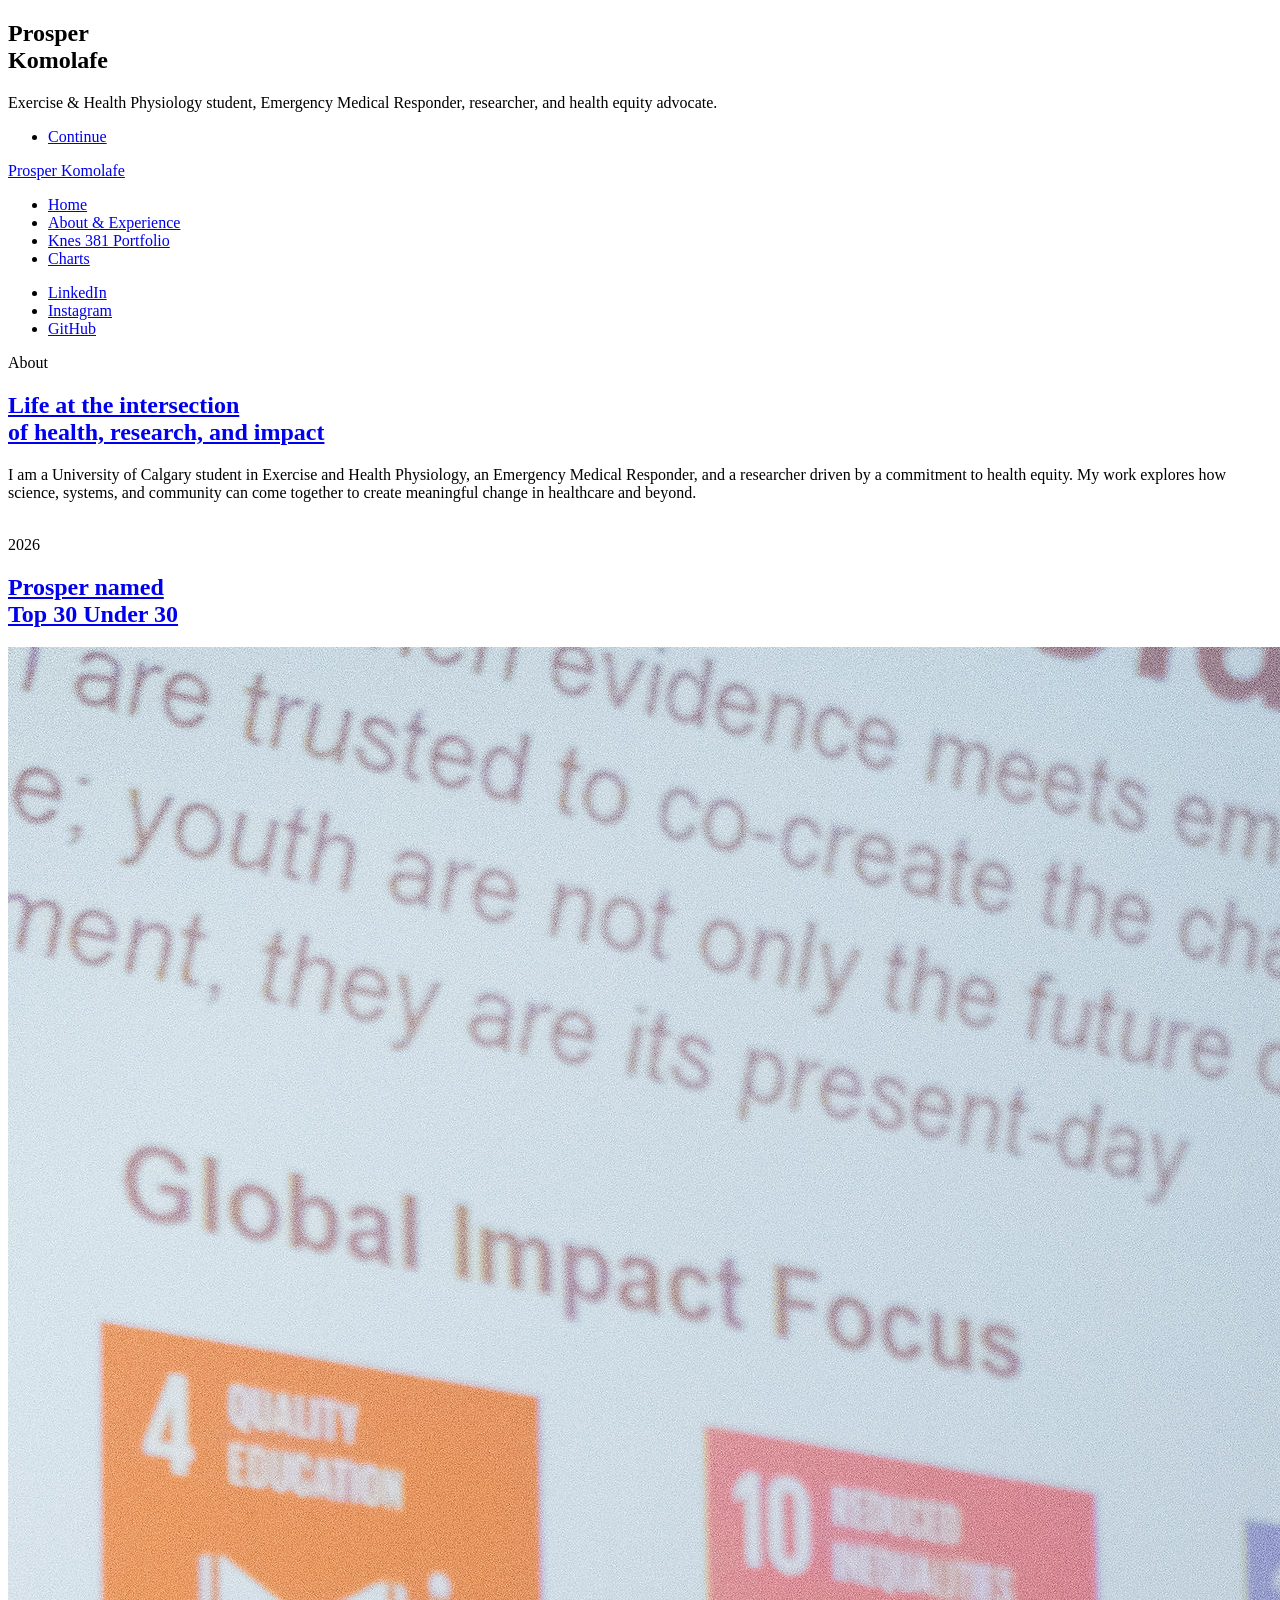
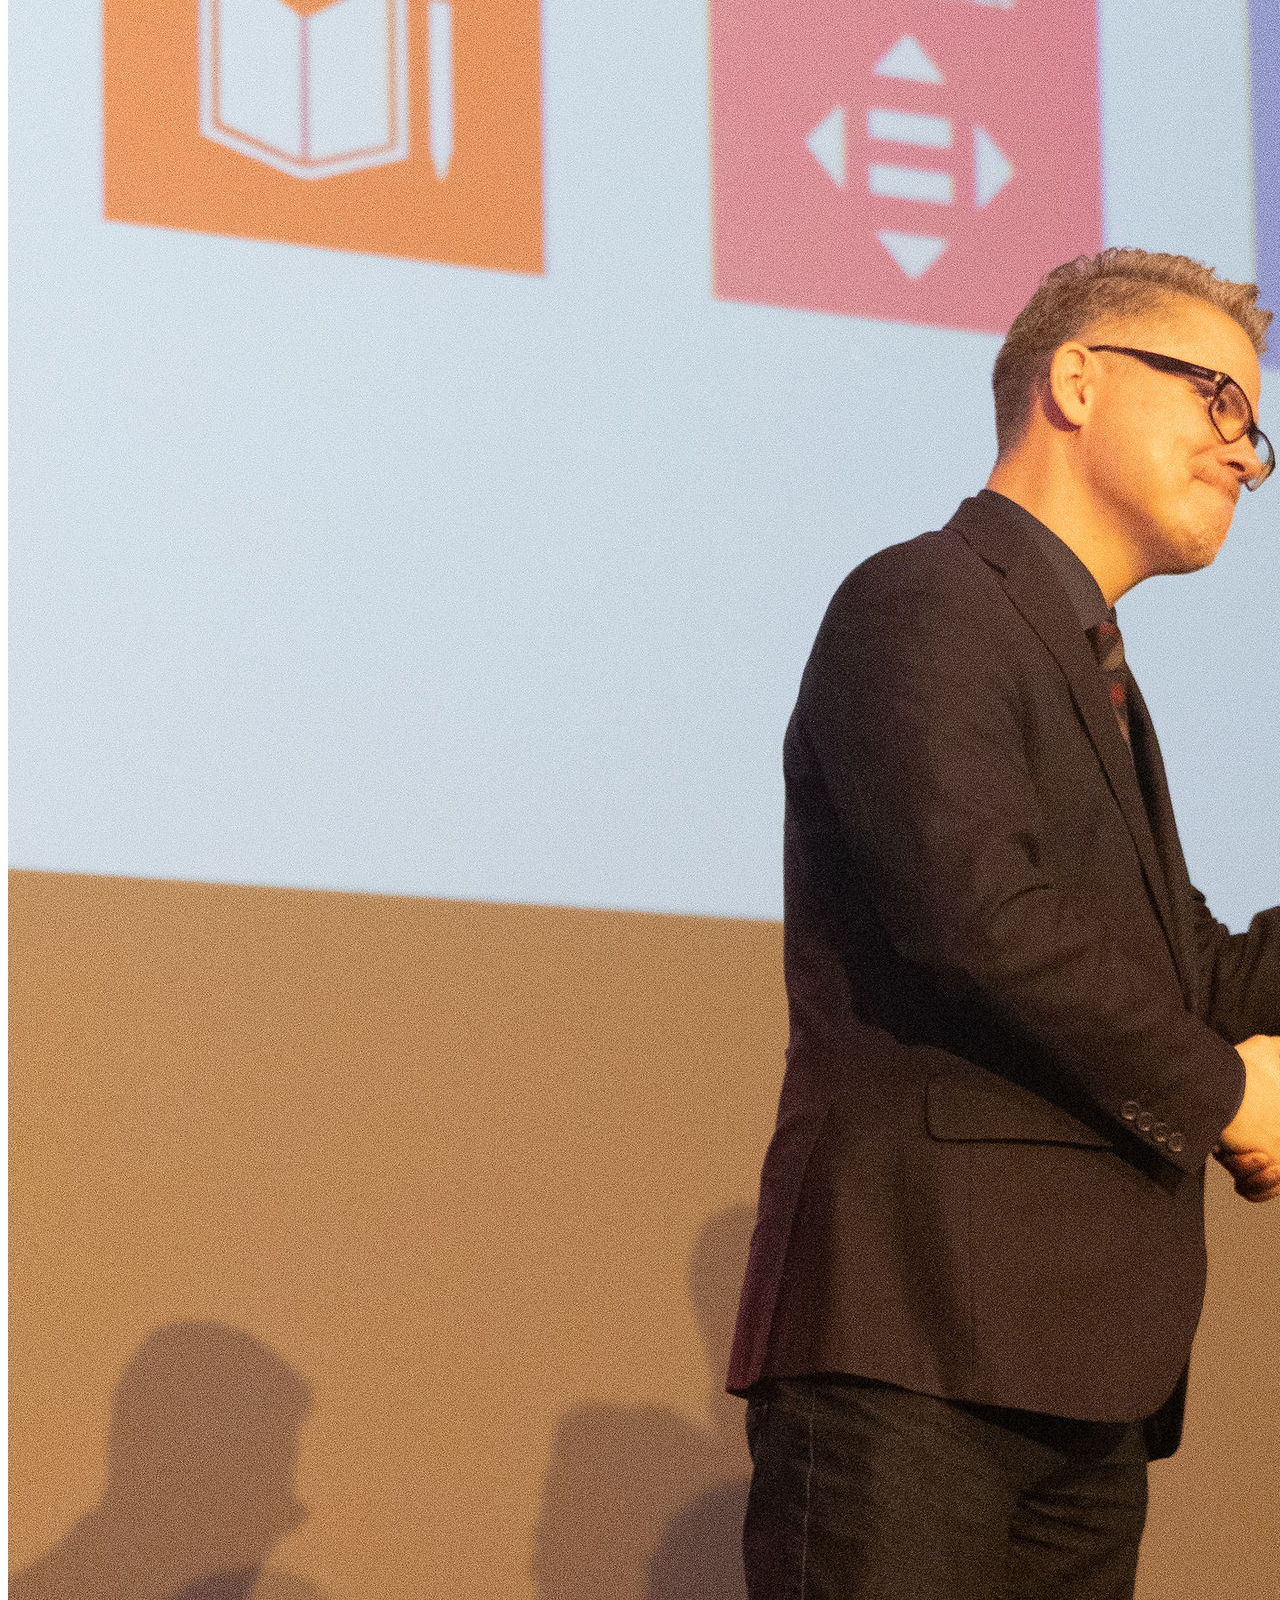
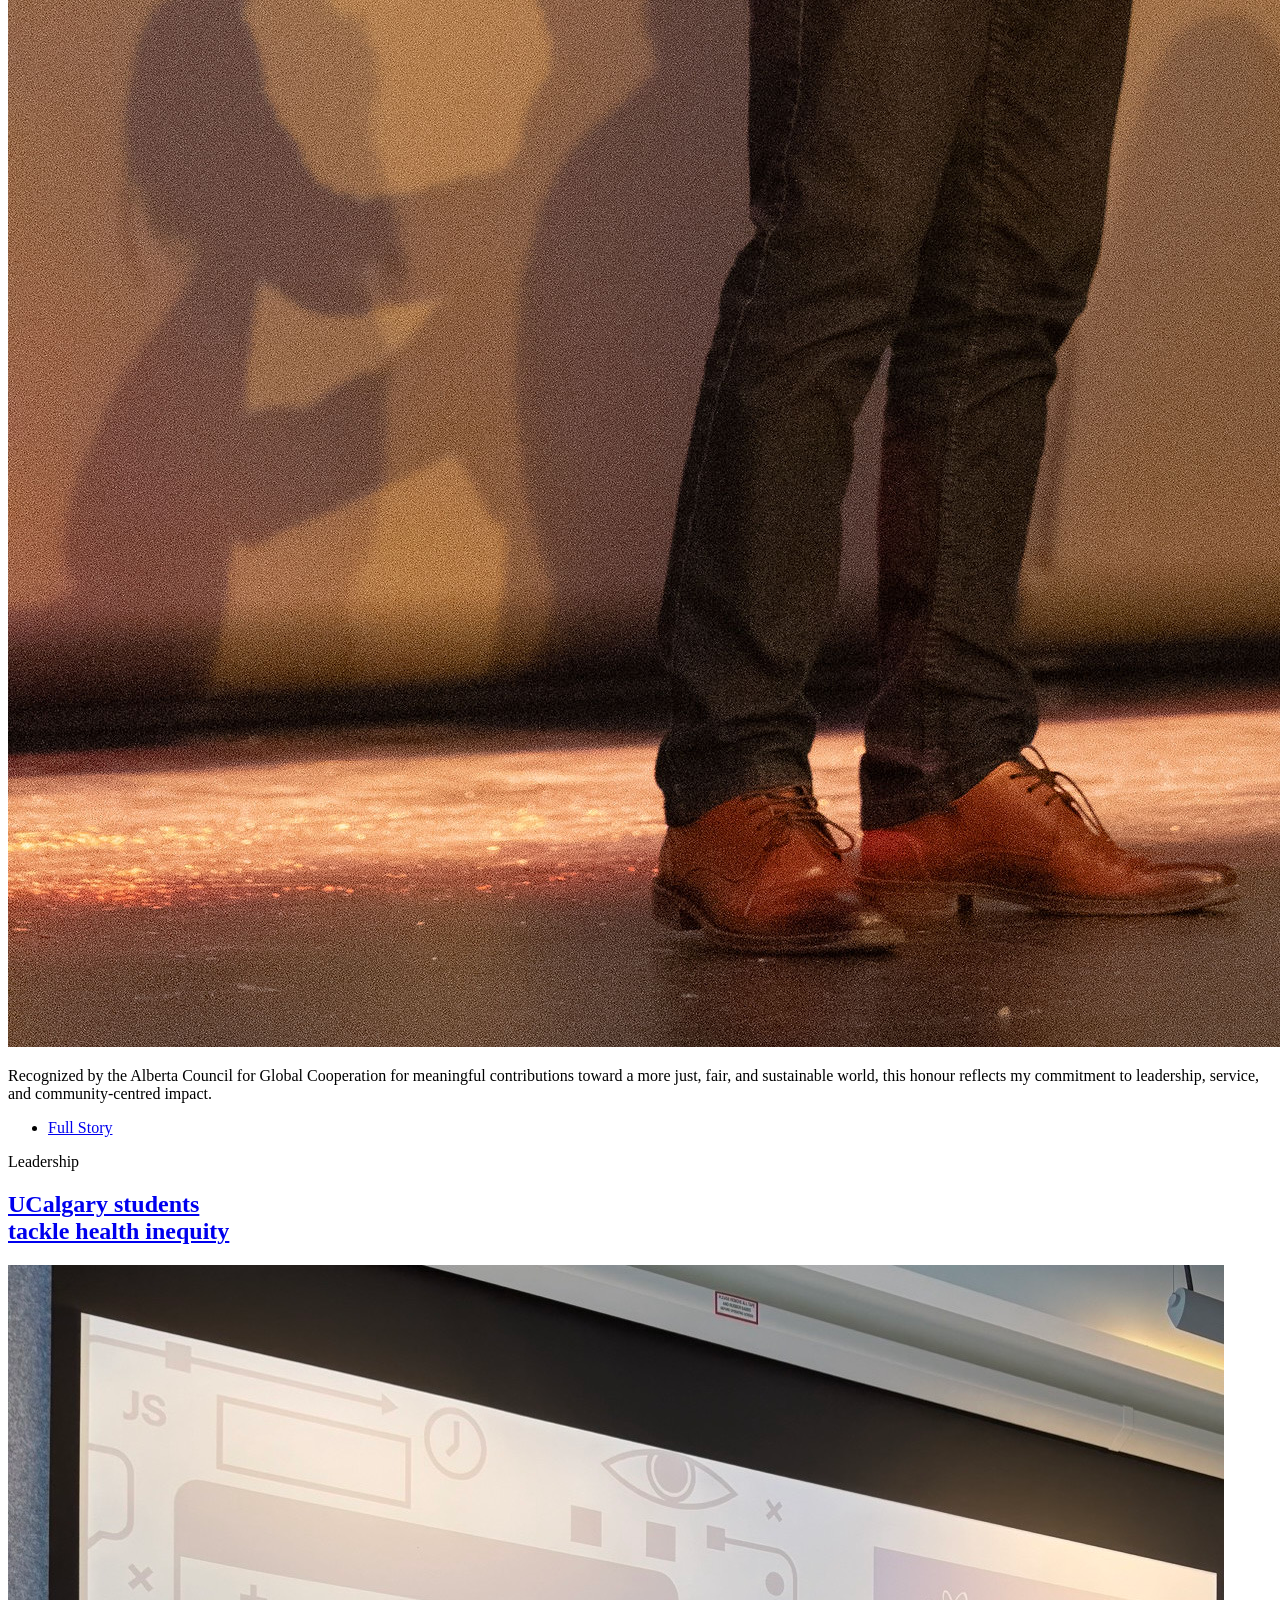
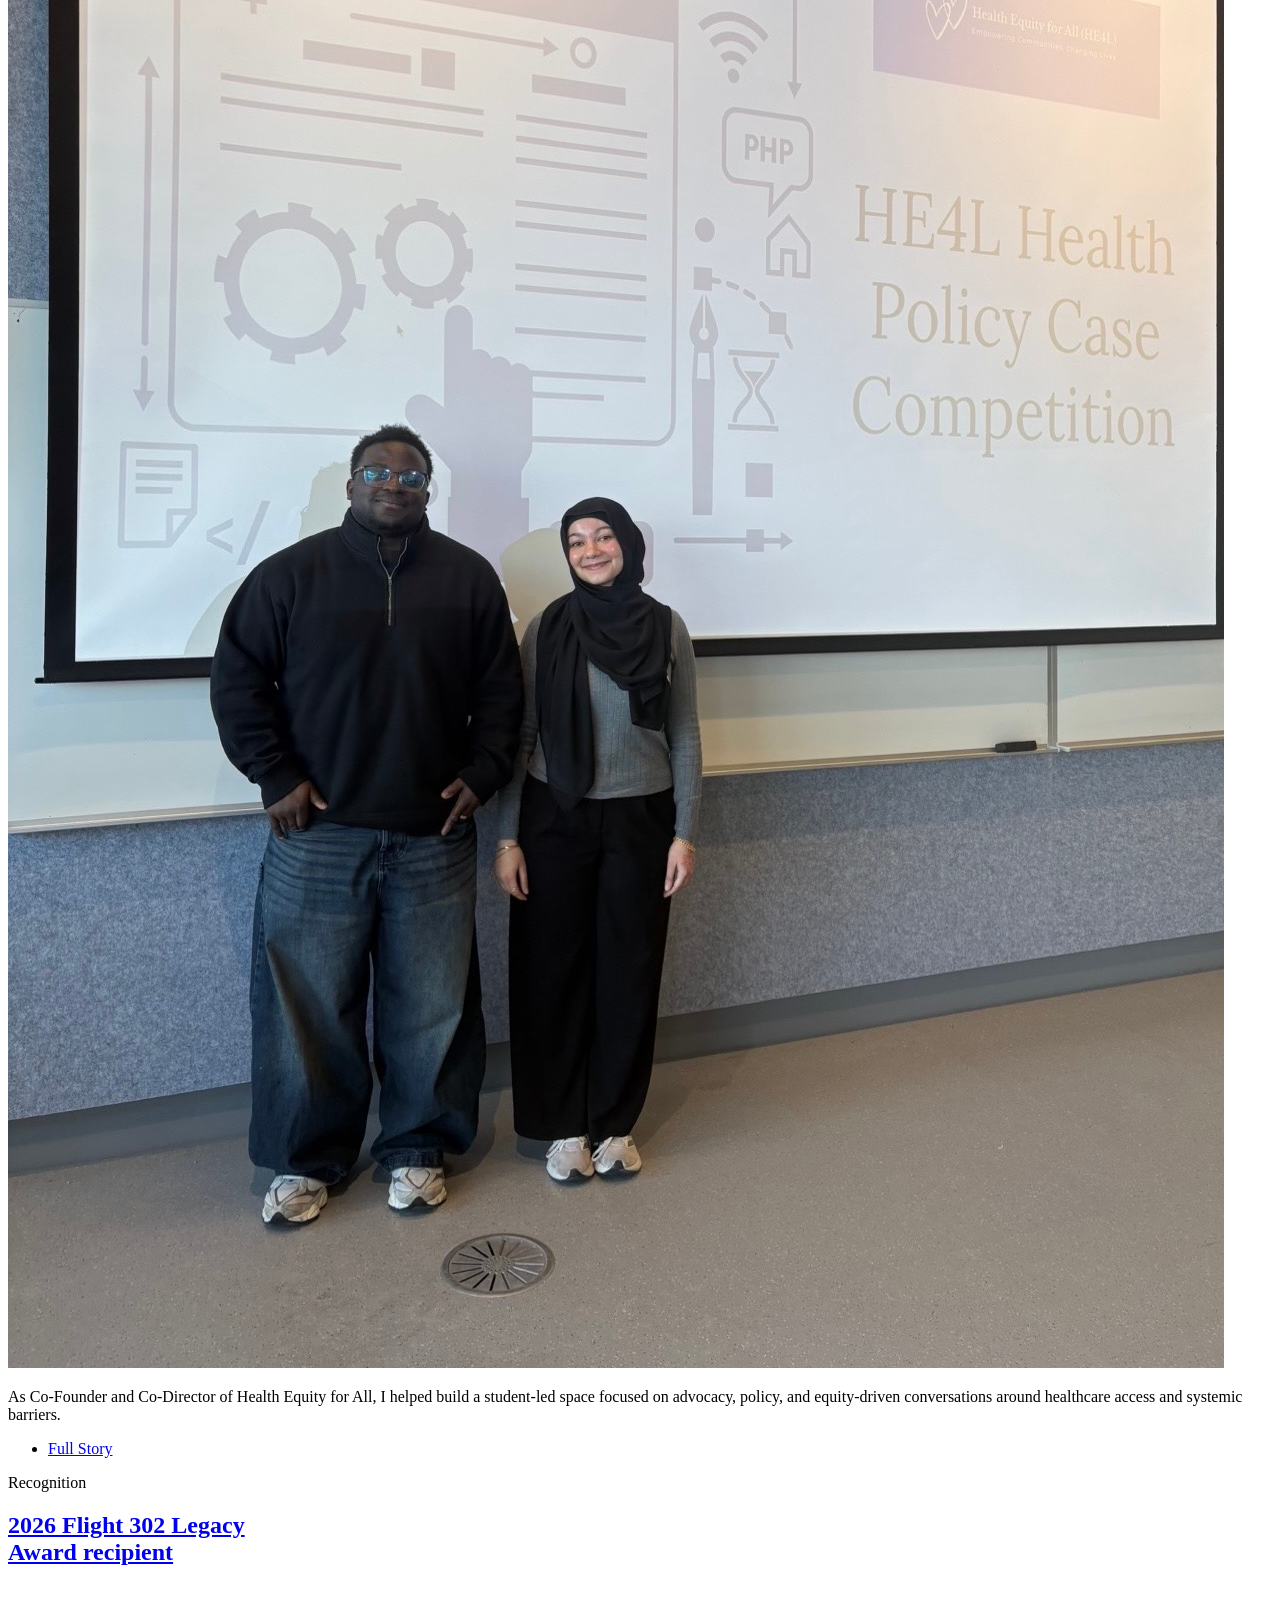
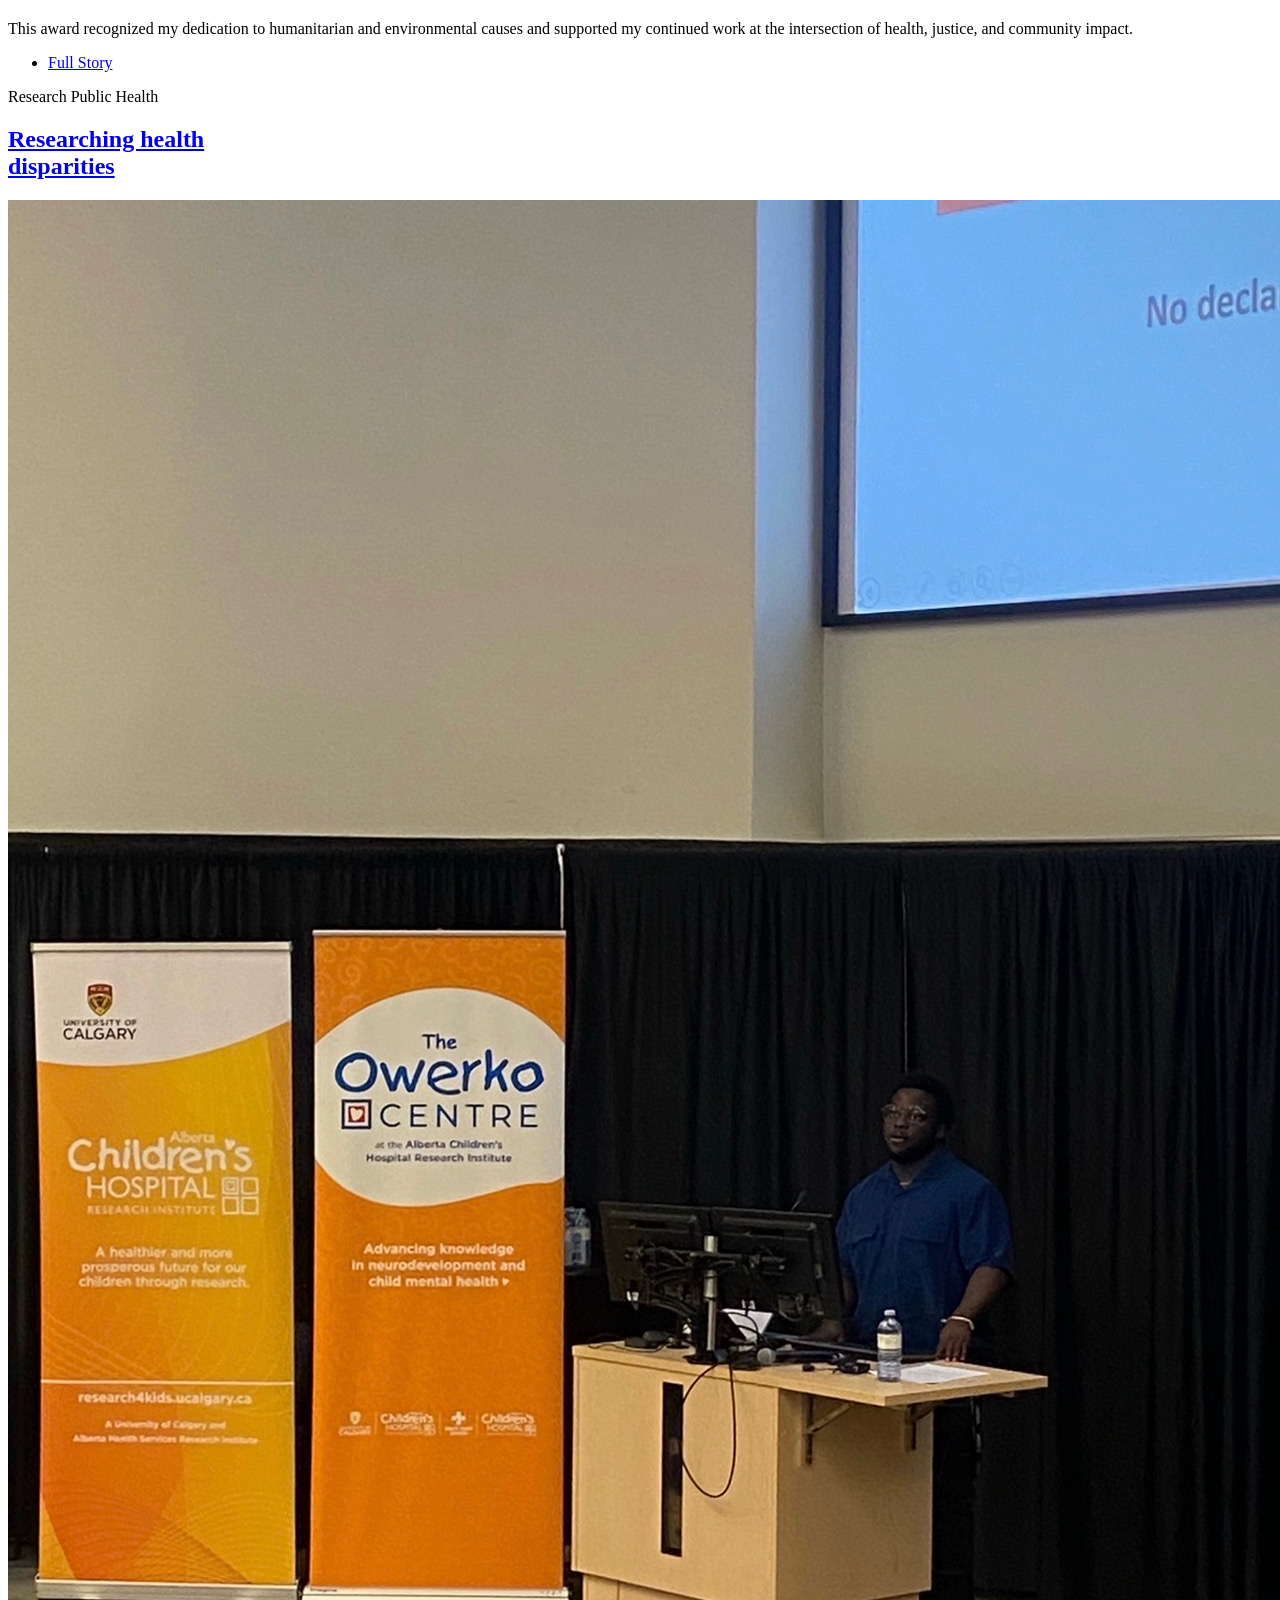
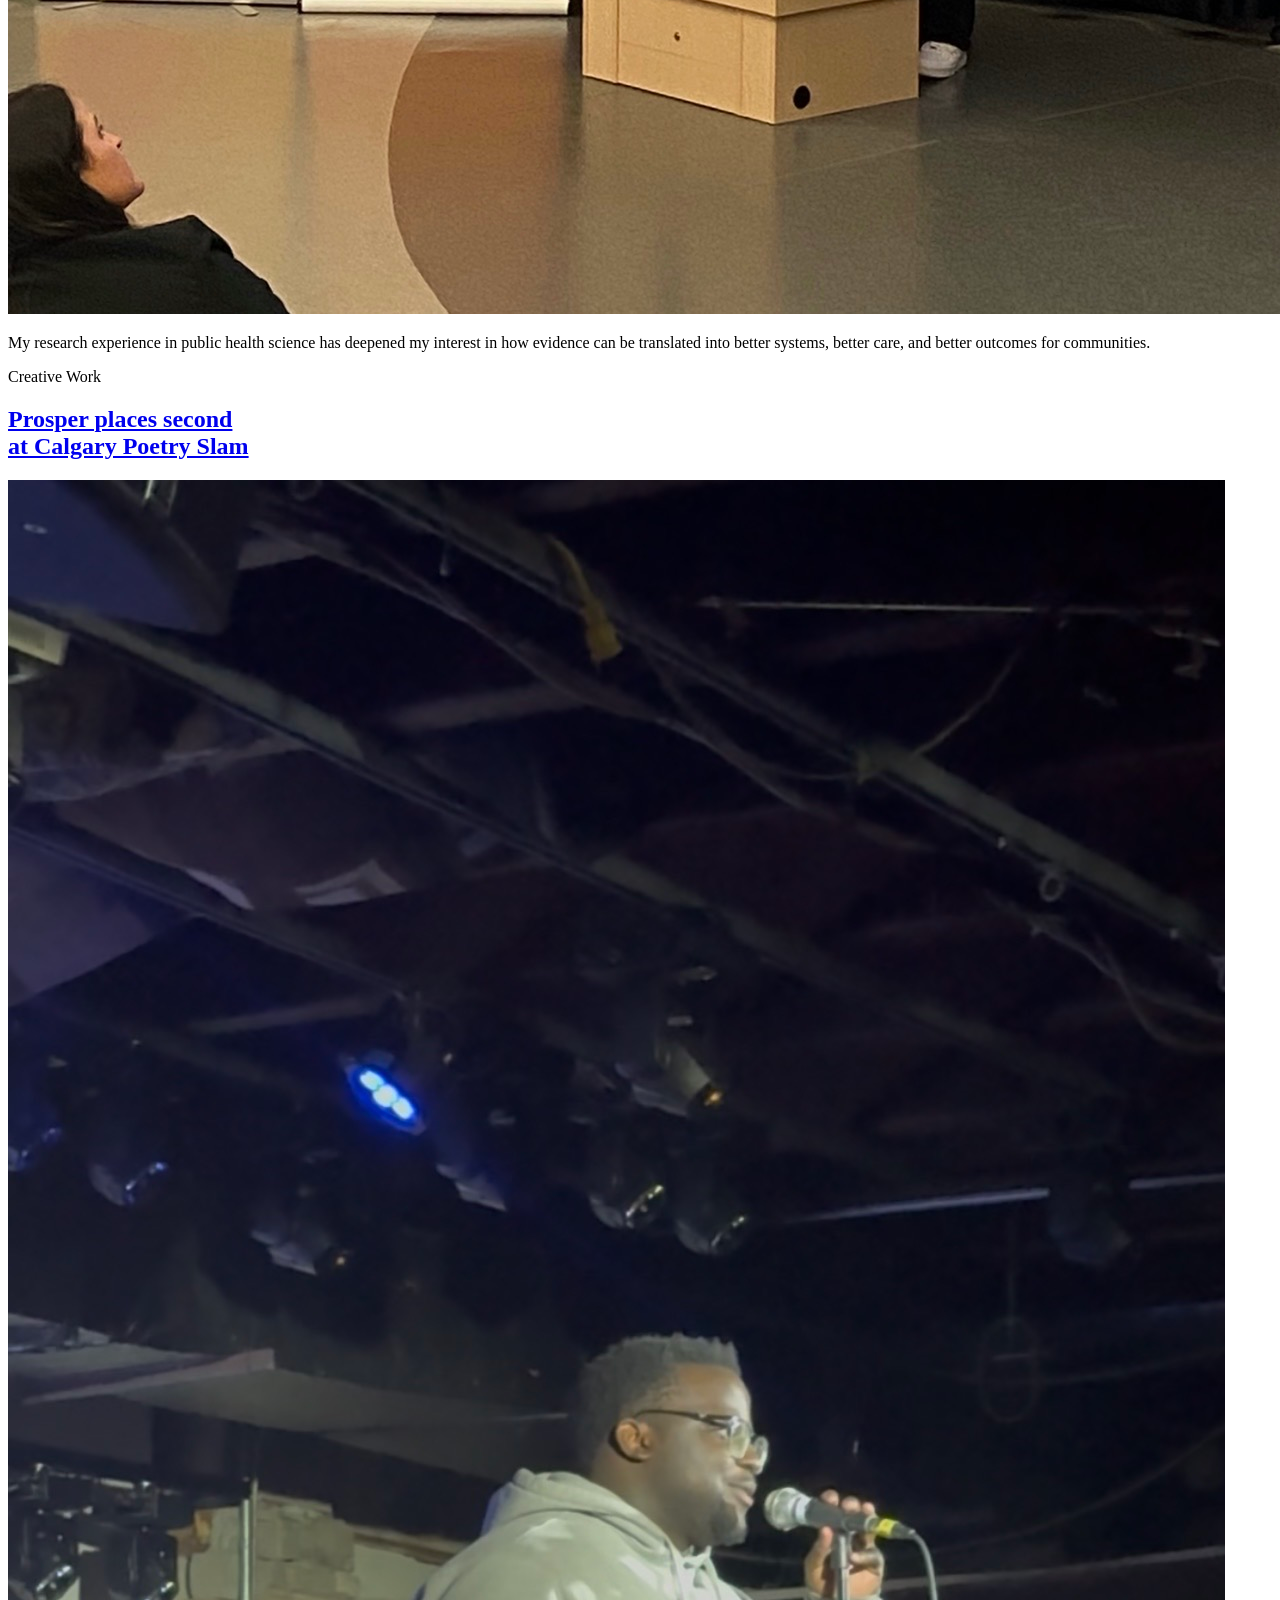
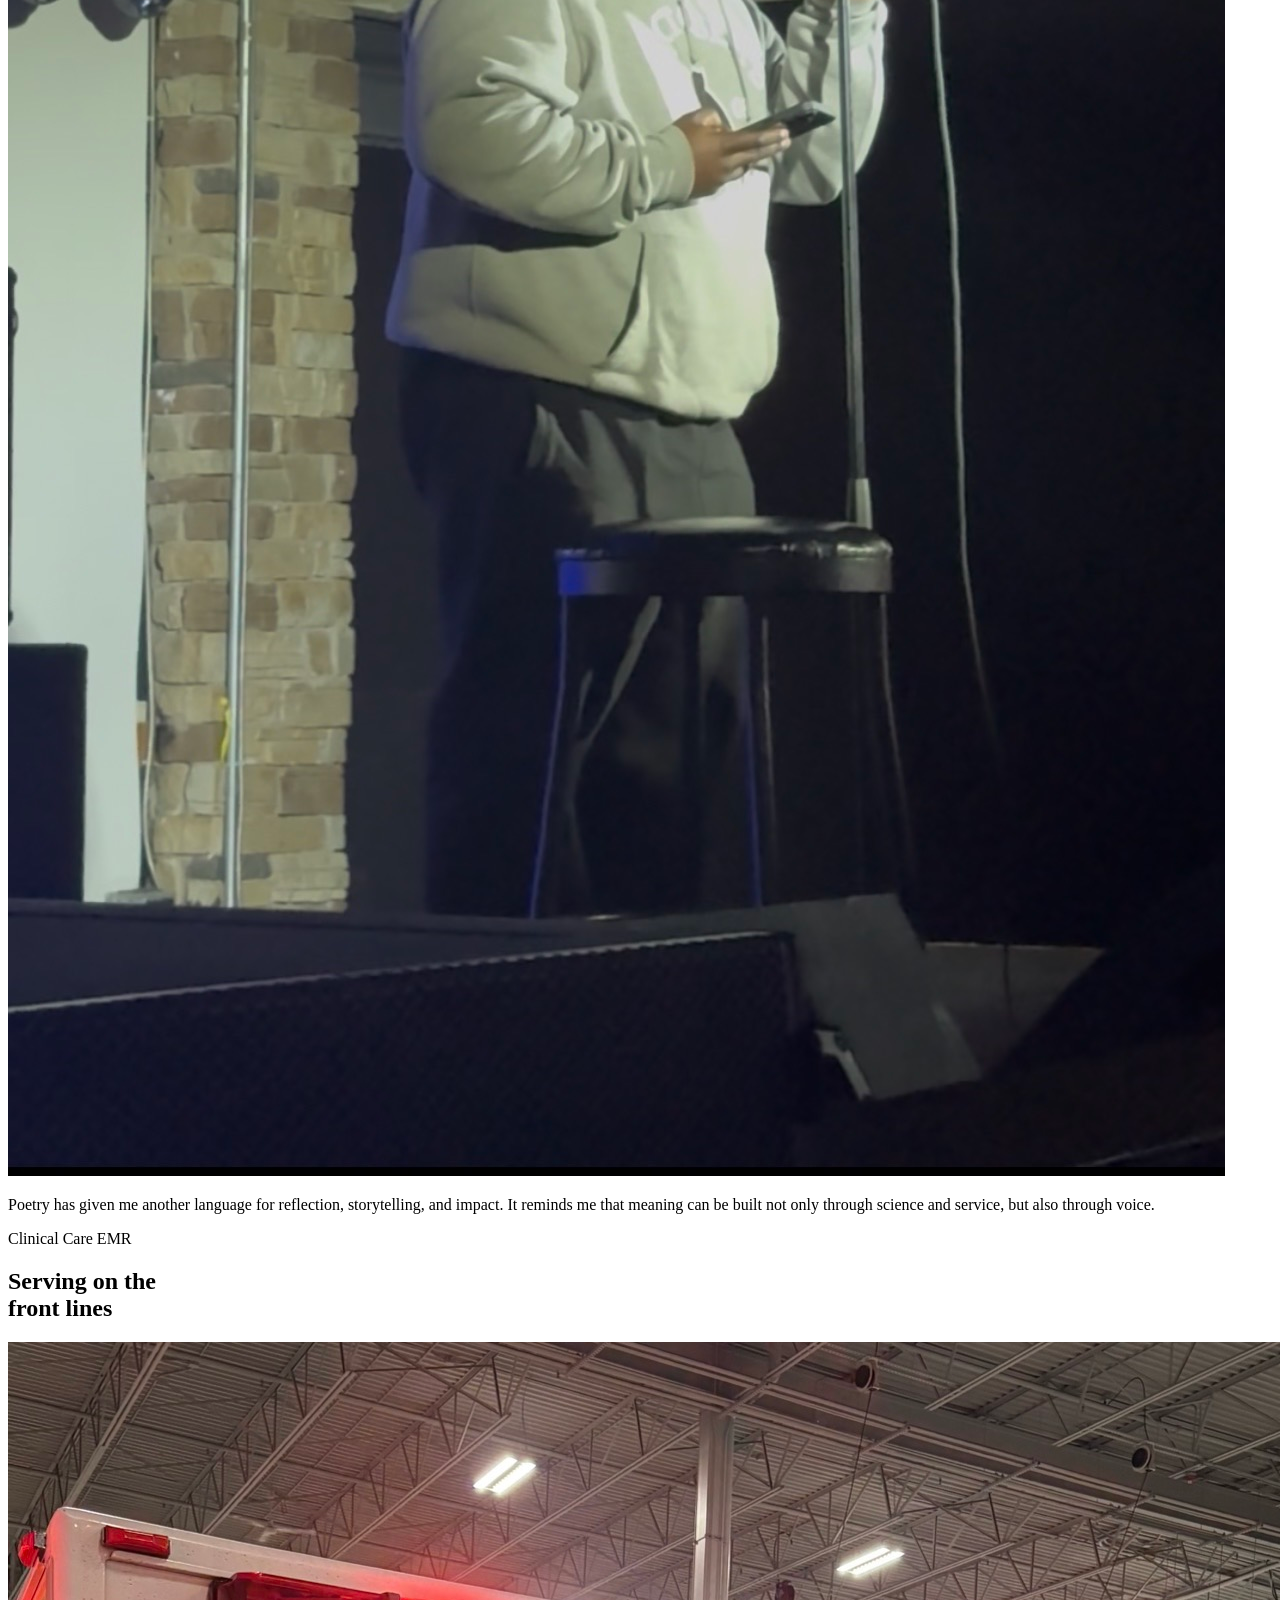
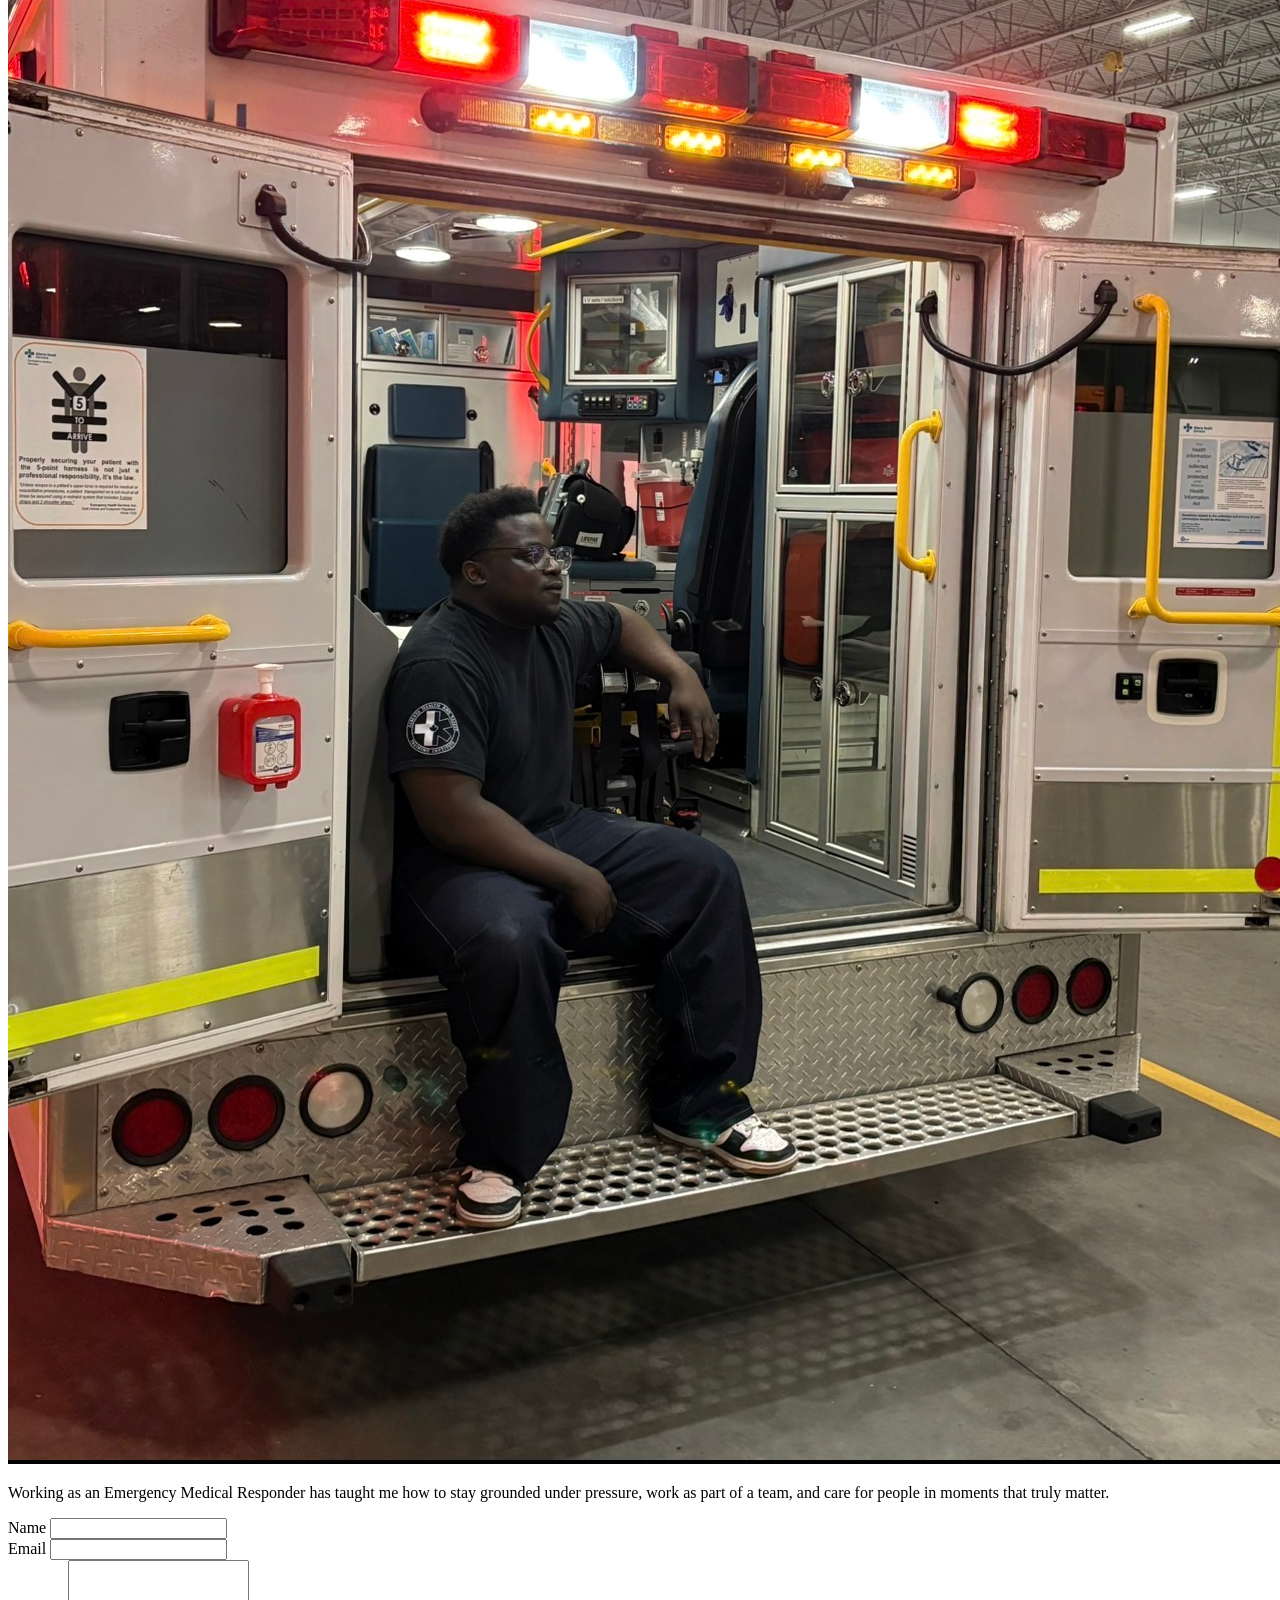
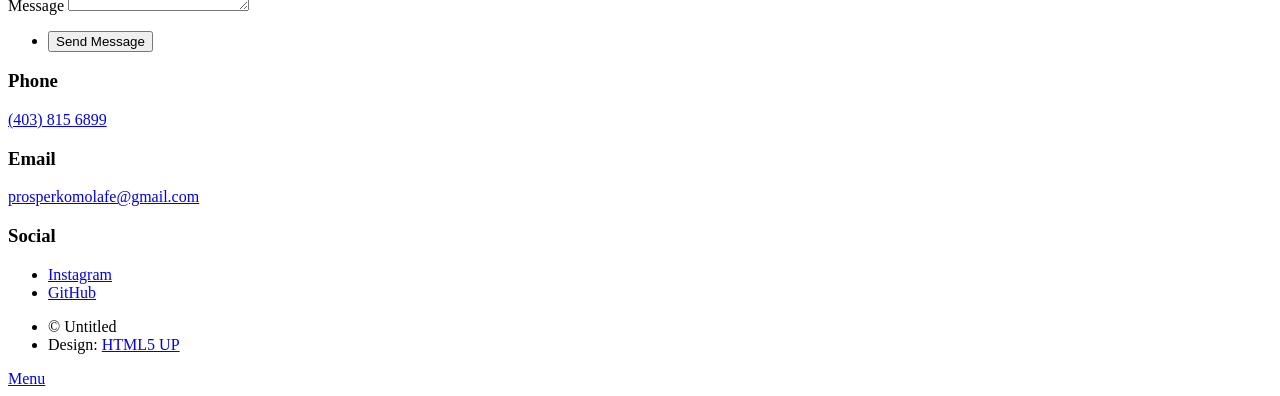
==== index.html @ 12b813ac "Update index.html - added all of my images on the posts" ====
<!DOCTYPE HTML>
<!--
	Massively by HTML5 UP
	html5up.net | @ajlkn
	Free for personal and commercial use under the CCA 3.0 license (html5up.net/license)
-->
<html>
	<head>
		<title>Prosper Komolafe</title>
		<meta charset="utf-8" />
		<meta name="viewport" content="width=device-width, initial-scale=1, user-scalable=no" />
		<link rel="stylesheet" href="assets/css/main.css" />
		<noscript><link rel="stylesheet" href="assets/css/noscript.css" /></noscript>
	</head>
	<body class="is-preload">

<article style="background-image: url('images/IMG_2207.jpeg'); background-size: cover; background-position: center;">

		<!-- Wrapper -->
			<div id="wrapper" class="fade-in">

				<!-- Intro -->
					<div id="intro">
						<h1>Prosper<br />
						Komolafe</h1>
						<p>Exercise &amp; Health Physiology student, Emergency Medical Responder, researcher, and health equity advocate.</p>
						<ul class="actions">
							<li><a href="#header" class="button icon solid solo fa-arrow-down scrolly">Continue</a></li>
						</ul>
					</div>

				<!-- Header -->
					<header id="header">
						<a href="index.html" class="logo">Prosper Komolafe</a>
					</header>
		
			
	

				<!-- Nav -->
					<nav id="nav">
						<ul class="links">
							<li class="active"><a href="index.html">Home</a></li>
							<li><a href="generic.html">About & Experience</a></li>
							<li><a href="elements.html">Knes 381 Portfolio</a></li>
							<li><a href="charts.html">Charts</a></li>
						</ul>
						<ul class="icons">
							<li><a href="https://www.linkedin.com/in/prosper-komolafe-6783982a4/" class="icon brands fa-linkedin-in"><span class="label">LinkedIn</span></a></li>       
						    <li><a href="https://www.instagram.com/prosperk13/" class="icon brands fa-instagram"><span class="label">Instagram</span></a></li>
							<li><a href="#" class="icon brands fa-github"><span class="label">GitHub</span></a></li>
						</ul>
					</nav>

				<!-- Main -->
					<div id="main">

						<!-- Featured Post -->
							<article class="post featured">
								<header class="major">
									<span class="date">About</span>
									<h2><a href="https://www.linkedin.com/in/prosper-komolafe-6783982a4/">Life at the intersection<br />
									of health, research, and impact</a></h2>
									<p>I am a University of Calgary student in Exercise and Health Physiology, an Emergency Medical Responder, and a researcher driven by a commitment to health equity. My work explores how science, systems, and community can come together to create meaningful change in healthcare and beyond.</p>
								</header>
								<a href="#" class="image main"><img src="images/pic01.jpg" alt="" /></a>
								
							</article>

					<!-- Posts -->
<section class="posts">

	<article>
		<header>
			<span class="date">2026</span>
			<h2><a href="https://top30under30.acgc.ca/project/prosper-komolafe/">Prosper named<br />
			Top 30 Under 30</a></h2>
		</header>
		<a href="#" class="image fit"><img src="Images/top30handshake.jpeg" alt="" /></a>
		<p>Recognized by the Alberta Council for Global Cooperation for meaningful contributions toward a more just, fair, and sustainable world, this honour reflects my commitment to leadership, service, and community-centred impact.</p>
		<ul class="actions special">
			<li><a href="https://top30under30.acgc.ca/project/prosper-komolafe/" class="button">Full Story</a></li>
		</ul>
	</article>

	<article>
		<header>
			<span class="date">Leadership</span>
			<h2><a href="https://www.health-equity4all.com/">UCalgary students<br />
			tackle health inequity</a></h2>
		</header>
		<a href="#" class="image fit"><img src="Images/he4lpic.jpg" alt="" /></a>
		<p>As Co-Founder and Co-Director of Health Equity for All, I helped build a student-led space focused on advocacy, policy, and equity-driven conversations around healthcare access and systemic barriers.</p>
		<ul class="actions special">
			<li><a href="https://thegauntlet.ca/2025/12/17/ucalgary-students-tackle-health-inequity/" class="button">Full Story</a></li>
		</ul>
	</article>

	<article>
		<header>
			<span class="date">Recognition</span>
			<h2><a href="#">2026 Flight 302 Legacy<br />
			Award recipient</a></h2>
		</header>
		<a href="#" class="image fit"><img src="images/pic04.jpg" alt="" /></a>
		<p>This award recognized my dedication to humanitarian and environmental causes and supported my continued work at the intersection of health, justice, and community impact.</p>
		<ul class="actions special">
			<li><a href="https://univcan.ca/program-scholarship/flight-302-legacy-award/" class="button">Full Story</a></li>
		</ul>
	</article>

	<article>
		<header>
			<span class="date">Research</span>
			<span class="milestone-label">Public Health</span>
			<h2><a href="https://sciprofiles.com/profile/prosper-komolafe">Researching health<br />
			disparities</a></h2>
		</header>
		<a href="#" class="image fit"><img src="Images/research.jpg" alt="" /></a>
		<p>My research experience in public health science has deepened my interest in how evidence can be translated into better systems, better care, and better outcomes for communities.</p>
		
	</article>

	
	<article>
		<header>
			<span class="date">Creative Work</span>
			<h2><a href="#">Prosper places second<br />
			at Calgary Poetry Slam</a></h2>
		</header>
		<a href="#" class="image fit"><img src="Images/poetry.jpg" alt="" /></a>
		<p>Poetry has given me another language for reflection, storytelling, and impact. It reminds me that meaning can be built not only through science and service, but also through voice.</p>
	</article>

	<article>
		<header>
			<span class="date">Clinical Care</span>
			<span class="milestone-label">EMR</span>
			<h2><a>Serving on the<br />
			front lines</a></h2>
		</header>
		<a class="image fit"><img src="Images/emr.jpg" alt="" /></a>
		<p>Working as an Emergency Medical Responder has taught me how to stay grounded under pressure, work as part of a team, and care for people in moments that truly matter.</p>
	</article>

</section>
			

				<!-- Footer -->
					<footer id="footer">
						<section>
							<form method="post" action="#">
								<div class="fields">
									<div class="field">
										<label for="name">Name</label>
										<input type="text" name="name" id="name" />
									</div>
									<div class="field">
										<label for="email">Email</label>
										<input type="text" name="email" id="email" />
									</div>
									<div class="field">
										<label for="message">Message</label>
										<textarea name="message" id="message" rows="3"></textarea>
									</div>
								</div>
								<ul class="actions">
									<li><input type="submit" value="Send Message" /></li>
								</ul>
							</form>
						</section>
						<section class="split contact">
			
							<section>
								<h3>Phone</h3>
								<p><a href="#">(403) 815 6899</a></p>
							</section>
							<section>
								<h3>Email</h3>
								<p><a href="mailto:prosperkomolafe@gmail.com">prosperkomolafe@gmail.com</a></p>
							</section>
							<section>
								<h3>Social</h3>
								<ul class="icons alt">
								
									<li><a href="https://www.instagram.com/prosperk13/" class="icon brands alt fa-instagram"><span class="label">Instagram</span></a></li>
									<li><a href="#" class="icon brands alt fa-github"><span class="label">GitHub</span></a></li>
								</ul>
							</section>
						</section>
					</footer>

				<!-- Copyright -->
					<div id="copyright">
						<ul><li>&copy; Untitled</li><li>Design: <a href="https://html5up.net">HTML5 UP</a></li></ul>
					</div>

			</div>

		<!-- Scripts -->
			<script src="assets/js/jquery.min.js"></script>
			<script src="assets/js/jquery.scrollex.min.js"></script>
			<script src="assets/js/jquery.scrolly.min.js"></script>
			<script src="assets/js/browser.min.js"></script>
			<script src="assets/js/breakpoints.min.js"></script>
			<script src="assets/js/util.js"></script>
			<script src="assets/js/main.js"></script>
	</body>
</html>
---- assets/css/main.css ----
@import url(fontawesome-all.min.css);
@import url("https://fonts.googleapis.com/css?family=Merriweather:300,700,300italic,700italic|Source+Sans+Pro:900");

/*
	Massively by HTML5 UP
	html5up.net | @ajlkn
	Free for personal and commercial use under the CCA 3.0 license (html5up.net/license)
*/

html, body, div, span, applet, object,
iframe, h1, h2, h3, h4, h5, h6, p, blockquote,
pre, a, abbr, acronym, address, big, cite,
code, del, dfn, em, img, ins, kbd, q, s, samp,
small, strike, strong, sub, sup, tt, var, b,
u, i, center, dl, dt, dd, ol, ul, li, fieldset,
form, label, legend, table, caption, tbody,
tfoot, thead, tr, th, td, article, aside,
canvas, details, embed, figure, figcaption,
footer, header, hgroup, menu, nav, output, ruby,
section, summary, time, mark, audio, video {
	margin: 0;
	padding: 0;
	border: 0;
	font-size: 100%;
	font: inherit;
	vertical-align: baseline;}

article, aside, details, figcaption, figure,
footer, header, hgroup, menu, nav, section {
	display: block;}

body {
	line-height: 1;
}

ol, ul {
	list-style: none;
}

blockquote, q {
	quotes: none;
}

	blockquote:before, blockquote:after, q:before, q:after {
		content: '';
		content: none;
	}

table {
	border-collapse: collapse;
	border-spacing: 0;
}

body {
	-webkit-text-size-adjust: none;
}

mark {
	background-color: transparent;
	color: inherit;
}

input::-moz-focus-inner {
	border: 0;
	padding: 0;
}

input, select, textarea {
	-moz-appearance: none;
	-webkit-appearance: none;
	-ms-appearance: none;
	appearance: none;
}

/* Basic */

	@-ms-viewport {
		width: device-width;
	}

	body {
		-ms-overflow-style: scrollbar;
	}

	@media screen and (max-width: 480px) {

		html, body {
			min-width: 320px;
		}

	}

	html {
		box-sizing: border-box;
	}

	*, *:before, *:after {
		box-sizing: inherit;
	}

	body {
		background-color: #1e252d;
	}

		body.is-preload *, body.is-preload *:before, body.is-preload *:after {
			-moz-animation: none !important;
			-webkit-animation: none !important;
			-ms-animation: none !important;
			animation: none !important;
			-moz-transition: none !important;
			-webkit-transition: none !important;
			-ms-transition: none !important;
			transition: none !important;
		}

/* Type */

	html {
		font-size: 16pt;
	}

		@media screen and (max-width: 1680px) {

			html {
				font-size: 12pt;
			}

		}

		@media screen and (max-width: 1280px) {

			html {
				font-size: 11pt;
			}

		}

		@media screen and (max-width: 360px) {

			html {
				font-size: 10pt;
			}

		}

	body {
		color: #212931;
	}

	body, input, select, textarea {
		font-family: "Merriweather", Georgia, serif;
		font-weight: 300;
		font-size: 1rem;
		line-height: 2.375;
	}

	a {
		-moz-transition: color 0.2s ease-in-out, background-color 0.2s ease-in-out, border-color 0.2s ease-in-out, box-shadow 0.2s ease-in-out;
		-webkit-transition: color 0.2s ease-in-out, background-color 0.2s ease-in-out, border-color 0.2s ease-in-out, box-shadow 0.2s ease-in-out;
		-ms-transition: color 0.2s ease-in-out, background-color 0.2s ease-in-out, border-color 0.2s ease-in-out, box-shadow 0.2s ease-in-out;
		transition: color 0.2s ease-in-out, background-color 0.2s ease-in-out, border-color 0.2s ease-in-out, box-shadow 0.2s ease-in-out;
		border-bottom: dotted 1px;
		text-decoration: none;
	}

		a:hover {
			border-bottom-color: transparent;
		}

	strong, b {
		font-weight: 600;
	}

	em, i {
		font-style: italic;
	}

	p {
		text-align: justify;
		margin: 0 0 2rem 0;
	}

	h1, h2, h3, h4, h5, h6 {
		font-family: "Source Sans Pro", Helvetica, sans-serif;
		font-weight: 900;
		line-height: 1.5;
		letter-spacing: 0.075em;
		text-transform: uppercase;
		margin: 0 0 1rem 0;
	}

		h1 a, h2 a, h3 a, h4 a, h5 a, h6 a {
			border-bottom: 0;
			color: inherit;
			text-decoration: none;
		}

	h1 {
		font-size: 4rem;
		line-height: 1.1;
		margin: 0 0 2rem 0;
	}

	h2 {
		font-size: 1.75rem;
		line-height: 1.3;
		margin: 0 0 1.5rem 0;
	}

	h3 {
		font-size: 1.25rem;
		margin: 0 0 1.5rem 0;
	}

	h4 {
		font-size: 1rem;
	}

	h5 {
		font-size: 0.9rem;
	}

	h6 {
		font-size: 0.8rem;
	}

	sub {
		font-size: 0.8rem;
		position: relative;
		top: 0.5rem;
	}

	sup {
		font-size: 0.8rem;
		position: relative;
		top: -0.5rem;
	}

	blockquote {
		border-left: solid 4px;
		font-style: italic;
		margin: 0 0 2rem 0;
		padding: 0.5rem 0 0.5rem 2rem;
	}

	code {
		border: solid 2px;
		font-family: "Courier New", monospace;
		font-size: 0.9rem;
		margin: 0 0.25rem;
		padding: 0.25rem 0.65rem;
	}

	pre {
		-webkit-overflow-scrolling: touch;
		font-family: "Courier New", monospace;
		font-size: 0.9rem;
		margin: 0 0 2rem 0;
	}

		pre code {
			display: block;
			line-height: 1.75;
			padding: 1rem 1.5rem;
			overflow-x: auto;
		}

	hr {
		border: 0;
		border-bottom: solid 2px;
		margin: 3rem 0;
	}

		hr.major {
			margin: 5rem 0;
		}

	.align-left {
		text-align: left;
	}

	.align-center {
		text-align: center;
	}

	.align-right {
		text-align: right;
	}

	input, select, textarea {
		color: #212931;
	}

	a {
		color: #212931;
		border-bottom-color: rgba(33, 41, 49, 0.5);
	}

		a:hover {
			border-bottom-color: transparent;
			color: #18bfef !important;
		}

	strong, b {
		color: #212931;
	}

	h1, h2, h3, h4, h5, h6 {
		color: #212931;
	}

	blockquote {
		border-left-color: #eeeeee;
	}

	code {
		background: rgba(220, 220, 220, 0.25);
		border-color: #eeeeee;
	}

	hr {
		border-bottom-color: #eeeeee;
	}

/* Row */

	.row {
		display: flex;
		flex-wrap: wrap;
		box-sizing: border-box;
		align-items: stretch;
	}

		.row > * {
			box-sizing: border-box;
		}

		.row.gtr-uniform > * > :last-child {
			margin-bottom: 0;
		}

		.row.aln-left {
			justify-content: flex-start;
		}

		.row.aln-center {
			justify-content: center;
		}

		.row.aln-right {
			justify-content: flex-end;
		}

		.row.aln-top {
			align-items: flex-start;
		}

		.row.aln-middle {
			align-items: center;
		}

		.row.aln-bottom {
			align-items: flex-end;
		}

		.row > .imp {
			order: -1;
		}

		.row > .col-1 {
			width: 8.33333%;
		}

		.row > .off-1 {
			margin-left: 8.33333%;
		}

		.row > .col-2 {
			width: 16.66667%;
		}

		.row > .off-2 {
			margin-left: 16.66667%;
		}

		.row > .col-3 {
			width: 25%;
		}

		.row > .off-3 {
			margin-left: 25%;
		}

		.row > .col-4 {
			width: 33.33333%;
		}

		.row > .off-4 {
			margin-left: 33.33333%;
		}

		.row > .col-5 {
			width: 41.66667%;
		}

		.row > .off-5 {
			margin-left: 41.66667%;
		}

		.row > .col-6 {
			width: 50%;
		}

		.row > .off-6 {
			margin-left: 50%;
		}

		.row > .col-7 {
			width: 58.33333%;
		}

		.row > .off-7 {
			margin-left: 58.33333%;
		}

		.row > .col-8 {
			width: 66.66667%;
		}

		.row > .off-8 {
			margin-left: 66.66667%;
		}

		.row > .col-9 {
			width: 75%;
		}

		.row > .off-9 {
			margin-left: 75%;
		}

		.row > .col-10 {
			width: 83.33333%;
		}

		.row > .off-10 {
			margin-left: 83.33333%;
		}

		.row > .col-11 {
			width: 91.66667%;
		}

		.row > .off-11 {
			margin-left: 91.66667%;
		}

		.row > .col-12 {
			width: 100%;
		}

		.row > .off-12 {
			margin-left: 100%;
		}

		.row.gtr-0 {
			margin-top: 0;
			margin-left: 0rem;
		}

			.row.gtr-0 > * {
				padding: 0 0 0 0rem;
			}

			.row.gtr-0.gtr-uniform {
				margin-top: 0rem;
			}

				.row.gtr-0.gtr-uniform > * {
					padding-top: 0rem;
				}

		.row.gtr-25 {
			margin-top: 0;
			margin-left: -0.375rem;
		}

			.row.gtr-25 > * {
				padding: 0 0 0 0.375rem;
			}

			.row.gtr-25.gtr-uniform {
				margin-top: -0.375rem;
			}

				.row.gtr-25.gtr-uniform > * {
					padding-top: 0.375rem;
				}

		.row.gtr-50 {
			margin-top: 0;
			margin-left: -0.75rem;
		}

			.row.gtr-50 > * {
				padding: 0 0 0 0.75rem;
			}

			.row.gtr-50.gtr-uniform {
				margin-top: -0.75rem;
			}

				.row.gtr-50.gtr-uniform > * {
					padding-top: 0.75rem;
				}

		.row {
			margin-top: 0;
			margin-left: -1.5rem;
		}

			.row > * {
				padding: 0 0 0 1.5rem;
			}

			.row.gtr-uniform {
				margin-top: -1.5rem;
			}

				.row.gtr-uniform > * {
					padding-top: 1.5rem;
				}

		.row.gtr-150 {
			margin-top: 0;
			margin-left: -2.25rem;
		}

			.row.gtr-150 > * {
				padding: 0 0 0 2.25rem;
			}

			.row.gtr-150.gtr-uniform {
				margin-top: -2.25rem;
			}

				.row.gtr-150.gtr-uniform > * {
					padding-top: 2.25rem;
				}

		.row.gtr-200 {
			margin-top: 0;
			margin-left: -3rem;
		}

			.row.gtr-200 > * {
				padding: 0 0 0 3rem;
			}

			.row.gtr-200.gtr-uniform {
				margin-top: -3rem;
			}

				.row.gtr-200.gtr-uniform > * {
					padding-top: 3rem;
				}

		@media screen and (max-width: 1680px) {

			.row {
				display: flex;
				flex-wrap: wrap;
				box-sizing: border-box;
				align-items: stretch;
			}

				.row > * {
					box-sizing: border-box;
				}

				.row.gtr-uniform > * > :last-child {
					margin-bottom: 0;
				}

				.row.aln-left {
					justify-content: flex-start;
				}

				.row.aln-center {
					justify-content: center;
				}

				.row.aln-right {
					justify-content: flex-end;
				}

				.row.aln-top {
					align-items: flex-start;
				}

				.row.aln-middle {
					align-items: center;
				}

				.row.aln-bottom {
					align-items: flex-end;
				}

				.row > .imp-xlarge {
					order: -1;
				}

				.row > .col-1-xlarge {
					width: 8.33333%;
				}

				.row > .off-1-xlarge {
					margin-left: 8.33333%;
				}

				.row > .col-2-xlarge {
					width: 16.66667%;
				}

				.row > .off-2-xlarge {
					margin-left: 16.66667%;
				}

				.row > .col-3-xlarge {
					width: 25%;
				}

				.row > .off-3-xlarge {
					margin-left: 25%;
				}

				.row > .col-4-xlarge {
					width: 33.33333%;
				}

				.row > .off-4-xlarge {
					margin-left: 33.33333%;
				}

				.row > .col-5-xlarge {
					width: 41.66667%;
				}

				.row > .off-5-xlarge {
					margin-left: 41.66667%;
				}

				.row > .col-6-xlarge {
					width: 50%;
				}

				.row > .off-6-xlarge {
					margin-left: 50%;
				}

				.row > .col-7-xlarge {
					width: 58.33333%;
				}

				.row > .off-7-xlarge {
					margin-left: 58.33333%;
				}

				.row > .col-8-xlarge {
					width: 66.66667%;
				}

				.row > .off-8-xlarge {
					margin-left: 66.66667%;
				}

				.row > .col-9-xlarge {
					width: 75%;
				}

				.row > .off-9-xlarge {
					margin-left: 75%;
				}

				.row > .col-10-xlarge {
					width: 83.33333%;
				}

				.row > .off-10-xlarge {
					margin-left: 83.33333%;
				}

				.row > .col-11-xlarge {
					width: 91.66667%;
				}

				.row > .off-11-xlarge {
					margin-left: 91.66667%;
				}

				.row > .col-12-xlarge {
					width: 100%;
				}

				.row > .off-12-xlarge {
					margin-left: 100%;
				}

				.row.gtr-0 {
					margin-top: 0;
					margin-left: 0rem;
				}

					.row.gtr-0 > * {
						padding: 0 0 0 0rem;
					}

					.row.gtr-0.gtr-uniform {
						margin-top: 0rem;
					}

						.row.gtr-0.gtr-uniform > * {
							padding-top: 0rem;
						}

				.row.gtr-25 {
					margin-top: 0;
					margin-left: -0.375rem;
				}

					.row.gtr-25 > * {
						padding: 0 0 0 0.375rem;
					}

					.row.gtr-25.gtr-uniform {
						margin-top: -0.375rem;
					}

						.row.gtr-25.gtr-uniform > * {
							padding-top: 0.375rem;
						}

				.row.gtr-50 {
					margin-top: 0;
					margin-left: -0.75rem;
				}

					.row.gtr-50 > * {
						padding: 0 0 0 0.75rem;
					}

					.row.gtr-50.gtr-uniform {
						margin-top: -0.75rem;
					}

						.row.gtr-50.gtr-uniform > * {
							padding-top: 0.75rem;
						}

				.row {
					margin-top: 0;
					margin-left: -1.5rem;
				}

					.row > * {
						padding: 0 0 0 1.5rem;
					}

					.row.gtr-uniform {
						margin-top: -1.5rem;
					}

						.row.gtr-uniform > * {
							padding-top: 1.5rem;
						}

				.row.gtr-150 {
					margin-top: 0;
					margin-left: -2.25rem;
				}

					.row.gtr-150 > * {
						padding: 0 0 0 2.25rem;
					}

					.row.gtr-150.gtr-uniform {
						margin-top: -2.25rem;
					}

						.row.gtr-150.gtr-uniform > * {
							padding-top: 2.25rem;
						}

				.row.gtr-200 {
					margin-top: 0;
					margin-left: -3rem;
				}

					.row.gtr-200 > * {
						padding: 0 0 0 3rem;
					}

					.row.gtr-200.gtr-uniform {
						margin-top: -3rem;
					}

						.row.gtr-200.gtr-uniform > * {
							padding-top: 3rem;
						}

		}

		@media screen and (max-width: 1280px) {

			.row {
				display: flex;
				flex-wrap: wrap;
				box-sizing: border-box;
				align-items: stretch;
			}

				.row > * {
					box-sizing: border-box;
				}

				.row.gtr-uniform > * > :last-child {
					margin-bottom: 0;
				}

				.row.aln-left {
					justify-content: flex-start;
				}

				.row.aln-center {
					justify-content: center;
				}

				.row.aln-right {
					justify-content: flex-end;
				}

				.row.aln-top {
					align-items: flex-start;
				}

				.row.aln-middle {
					align-items: center;
				}

				.row.aln-bottom {
					align-items: flex-end;
				}

				.row > .imp-large {
					order: -1;
				}

				.row > .col-1-large {
					width: 8.33333%;
				}

				.row > .off-1-large {
					margin-left: 8.33333%;
				}

				.row > .col-2-large {
					width: 16.66667%;
				}

				.row > .off-2-large {
					margin-left: 16.66667%;
				}

				.row > .col-3-large {
					width: 25%;
				}

				.row > .off-3-large {
					margin-left: 25%;
				}

				.row > .col-4-large {
					width: 33.33333%;
				}

				.row > .off-4-large {
					margin-left: 33.33333%;
				}

				.row > .col-5-large {
					width: 41.66667%;
				}

				.row > .off-5-large {
					margin-left: 41.66667%;
				}

				.row > .col-6-large {
					width: 50%;
				}

				.row > .off-6-large {
					margin-left: 50%;
				}

				.row > .col-7-large {
					width: 58.33333%;
				}

				.row > .off-7-large {
					margin-left: 58.33333%;
				}

				.row > .col-8-large {
					width: 66.66667%;
				}

				.row > .off-8-large {
					margin-left: 66.66667%;
				}

				.row > .col-9-large {
					width: 75%;
				}

				.row > .off-9-large {
					margin-left: 75%;
				}

				.row > .col-10-large {
					width: 83.33333%;
				}

				.row > .off-10-large {
					margin-left: 83.33333%;
				}

				.row > .col-11-large {
					width: 91.66667%;
				}

				.row > .off-11-large {
					margin-left: 91.66667%;
				}

				.row > .col-12-large {
					width: 100%;
				}

				.row > .off-12-large {
					margin-left: 100%;
				}

				.row.gtr-0 {
					margin-top: 0;
					margin-left: 0rem;
				}

					.row.gtr-0 > * {
						padding: 0 0 0 0rem;
					}

					.row.gtr-0.gtr-uniform {
						margin-top: 0rem;
					}

						.row.gtr-0.gtr-uniform > * {
							padding-top: 0rem;
						}

				.row.gtr-25 {
					margin-top: 0;
					margin-left: -0.375rem;
				}

					.row.gtr-25 > * {
						padding: 0 0 0 0.375rem;
					}

					.row.gtr-25.gtr-uniform {
						margin-top: -0.375rem;
					}

						.row.gtr-25.gtr-uniform > * {
							padding-top: 0.375rem;
						}

				.row.gtr-50 {
					margin-top: 0;
					margin-left: -0.75rem;
				}

					.row.gtr-50 > * {
						padding: 0 0 0 0.75rem;
					}

					.row.gtr-50.gtr-uniform {
						margin-top: -0.75rem;
					}

						.row.gtr-50.gtr-uniform > * {
							padding-top: 0.75rem;
						}

				.row {
					margin-top: 0;
					margin-left: -1.5rem;
				}

					.row > * {
						padding: 0 0 0 1.5rem;
					}

					.row.gtr-uniform {
						margin-top: -1.5rem;
					}

						.row.gtr-uniform > * {
							padding-top: 1.5rem;
						}

				.row.gtr-150 {
					margin-top: 0;
					margin-left: -2.25rem;
				}

					.row.gtr-150 > * {
						padding: 0 0 0 2.25rem;
					}

					.row.gtr-150.gtr-uniform {
						margin-top: -2.25rem;
					}

						.row.gtr-150.gtr-uniform > * {
							padding-top: 2.25rem;
						}

				.row.gtr-200 {
					margin-top: 0;
					margin-left: -3rem;
				}

					.row.gtr-200 > * {
						padding: 0 0 0 3rem;
					}

					.row.gtr-200.gtr-uniform {
						margin-top: -3rem;
					}

						.row.gtr-200.gtr-uniform > * {
							padding-top: 3rem;
						}

		}

		@media screen and (max-width: 980px) {

			.row {
				display: flex;
				flex-wrap: wrap;
				box-sizing: border-box;
				align-items: stretch;
			}

				.row > * {
					box-sizing: border-box;
				}

				.row.gtr-uniform > * > :last-child {
					margin-bottom: 0;
				}

				.row.aln-left {
					justify-content: flex-start;
				}

				.row.aln-center {
					justify-content: center;
				}

				.row.aln-right {
					justify-content: flex-end;
				}

				.row.aln-top {
					align-items: flex-start;
				}

				.row.aln-middle {
					align-items: center;
				}

				.row.aln-bottom {
					align-items: flex-end;
				}

				.row > .imp-medium {
					order: -1;
				}

				.row > .col-1-medium {
					width: 8.33333%;
				}

				.row > .off-1-medium {
					margin-left: 8.33333%;
				}

				.row > .col-2-medium {
					width: 16.66667%;
				}

				.row > .off-2-medium {
					margin-left: 16.66667%;
				}

				.row > .col-3-medium {
					width: 25%;
				}

				.row > .off-3-medium {
					margin-left: 25%;
				}

				.row > .col-4-medium {
					width: 33.33333%;
				}

				.row > .off-4-medium {
					margin-left: 33.33333%;
				}

				.row > .col-5-medium {
					width: 41.66667%;
				}

				.row > .off-5-medium {
					margin-left: 41.66667%;
				}

				.row > .col-6-medium {
					width: 50%;
				}

				.row > .off-6-medium {
					margin-left: 50%;
				}

				.row > .col-7-medium {
					width: 58.33333%;
				}

				.row > .off-7-medium {
					margin-left: 58.33333%;
				}

				.row > .col-8-medium {
					width: 66.66667%;
				}

				.row > .off-8-medium {
					margin-left: 66.66667%;
				}

				.row > .col-9-medium {
					width: 75%;
				}

				.row > .off-9-medium {
					margin-left: 75%;
				}

				.row > .col-10-medium {
					width: 83.33333%;
				}

				.row > .off-10-medium {
					margin-left: 83.33333%;
				}

				.row > .col-11-medium {
					width: 91.66667%;
				}

				.row > .off-11-medium {
					margin-left: 91.66667%;
				}

				.row > .col-12-medium {
					width: 100%;
				}

				.row > .off-12-medium {
					margin-left: 100%;
				}

				.row.gtr-0 {
					margin-top: 0;
					margin-left: 0rem;
				}

					.row.gtr-0 > * {
						padding: 0 0 0 0rem;
					}

					.row.gtr-0.gtr-uniform {
						margin-top: 0rem;
					}

						.row.gtr-0.gtr-uniform > * {
							padding-top: 0rem;
						}

				.row.gtr-25 {
					margin-top: 0;
					margin-left: -0.375rem;
				}

					.row.gtr-25 > * {
						padding: 0 0 0 0.375rem;
					}

					.row.gtr-25.gtr-uniform {
						margin-top: -0.375rem;
					}

						.row.gtr-25.gtr-uniform > * {
							padding-top: 0.375rem;
						}

				.row.gtr-50 {
					margin-top: 0;
					margin-left: -0.75rem;
				}

					.row.gtr-50 > * {
						padding: 0 0 0 0.75rem;
					}

					.row.gtr-50.gtr-uniform {
						margin-top: -0.75rem;
					}

						.row.gtr-50.gtr-uniform > * {
							padding-top: 0.75rem;
						}

				.row {
					margin-top: 0;
					margin-left: -1.5rem;
				}

					.row > * {
						padding: 0 0 0 1.5rem;
					}

					.row.gtr-uniform {
						margin-top: -1.5rem;
					}

						.row.gtr-uniform > * {
							padding-top: 1.5rem;
						}

				.row.gtr-150 {
					margin-top: 0;
					margin-left: -2.25rem;
				}

					.row.gtr-150 > * {
						padding: 0 0 0 2.25rem;
					}

					.row.gtr-150.gtr-uniform {
						margin-top: -2.25rem;
					}

						.row.gtr-150.gtr-uniform > * {
							padding-top: 2.25rem;
						}

				.row.gtr-200 {
					margin-top: 0;
					margin-left: -3rem;
				}

					.row.gtr-200 > * {
						padding: 0 0 0 3rem;
					}

					.row.gtr-200.gtr-uniform {
						margin-top: -3rem;
					}

						.row.gtr-200.gtr-uniform > * {
							padding-top: 3rem;
						}

		}

		@media screen and (max-width: 736px) {

			.row {
				display: flex;
				flex-wrap: wrap;
				box-sizing: border-box;
				align-items: stretch;
			}

				.row > * {
					box-sizing: border-box;
				}

				.row.gtr-uniform > * > :last-child {
					margin-bottom: 0;
				}

				.row.aln-left {
					justify-content: flex-start;
				}

				.row.aln-center {
					justify-content: center;
				}

				.row.aln-right {
					justify-content: flex-end;
				}

				.row.aln-top {
					align-items: flex-start;
				}

				.row.aln-middle {
					align-items: center;
				}

				.row.aln-bottom {
					align-items: flex-end;
				}

				.row > .imp-small {
					order: -1;
				}

				.row > .col-1-small {
					width: 8.33333%;
				}

				.row > .off-1-small {
					margin-left: 8.33333%;
				}

				.row > .col-2-small {
					width: 16.66667%;
				}

				.row > .off-2-small {
					margin-left: 16.66667%;
				}

				.row > .col-3-small {
					width: 25%;
				}

				.row > .off-3-small {
					margin-left: 25%;
				}

				.row > .col-4-small {
					width: 33.33333%;
				}

				.row > .off-4-small {
					margin-left: 33.33333%;
				}

				.row > .col-5-small {
					width: 41.66667%;
				}

				.row > .off-5-small {
					margin-left: 41.66667%;
				}

				.row > .col-6-small {
					width: 50%;
				}

				.row > .off-6-small {
					margin-left: 50%;
				}

				.row > .col-7-small {
					width: 58.33333%;
				}

				.row > .off-7-small {
					margin-left: 58.33333%;
				}

				.row > .col-8-small {
					width: 66.66667%;
				}

				.row > .off-8-small {
					margin-left: 66.66667%;
				}

				.row > .col-9-small {
					width: 75%;
				}

				.row > .off-9-small {
					margin-left: 75%;
				}

				.row > .col-10-small {
					width: 83.33333%;
				}

				.row > .off-10-small {
					margin-left: 83.33333%;
				}

				.row > .col-11-small {
					width: 91.66667%;
				}

				.row > .off-11-small {
					margin-left: 91.66667%;
				}

				.row > .col-12-small {
					width: 100%;
				}

				.row > .off-12-small {
					margin-left: 100%;
				}

				.row.gtr-0 {
					margin-top: 0;
					margin-left: 0rem;
				}

					.row.gtr-0 > * {
						padding: 0 0 0 0rem;
					}

					.row.gtr-0.gtr-uniform {
						margin-top: 0rem;
					}

						.row.gtr-0.gtr-uniform > * {
							padding-top: 0rem;
						}

				.row.gtr-25 {
					margin-top: 0;
					margin-left: -0.375rem;
				}

					.row.gtr-25 > * {
						padding: 0 0 0 0.375rem;
					}

					.row.gtr-25.gtr-uniform {
						margin-top: -0.375rem;
					}

						.row.gtr-25.gtr-uniform > * {
							padding-top: 0.375rem;
						}

				.row.gtr-50 {
					margin-top: 0;
					margin-left: -0.75rem;
				}

					.row.gtr-50 > * {
						padding: 0 0 0 0.75rem;
					}

					.row.gtr-50.gtr-uniform {
						margin-top: -0.75rem;
					}

						.row.gtr-50.gtr-uniform > * {
							padding-top: 0.75rem;
						}

				.row {
					margin-top: 0;
					margin-left: -1.5rem;
				}

					.row > * {
						padding: 0 0 0 1.5rem;
					}

					.row.gtr-uniform {
						margin-top: -1.5rem;
					}

						.row.gtr-uniform > * {
							padding-top: 1.5rem;
						}

				.row.gtr-150 {
					margin-top: 0;
					margin-left: -2.25rem;
				}

					.row.gtr-150 > * {
						padding: 0 0 0 2.25rem;
					}

					.row.gtr-150.gtr-uniform {
						margin-top: -2.25rem;
					}

						.row.gtr-150.gtr-uniform > * {
							padding-top: 2.25rem;
						}

				.row.gtr-200 {
					margin-top: 0;
					margin-left: -3rem;
				}

					.row.gtr-200 > * {
						padding: 0 0 0 3rem;
					}

					.row.gtr-200.gtr-uniform {
						margin-top: -3rem;
					}

						.row.gtr-200.gtr-uniform > * {
							padding-top: 3rem;
						}

		}

		@media screen and (max-width: 480px) {

			.row {
				display: flex;
				flex-wrap: wrap;
				box-sizing: border-box;
				align-items: stretch;
			}

				.row > * {
					box-sizing: border-box;
				}

				.row.gtr-uniform > * > :last-child {
					margin-bottom: 0;
				}

				.row.aln-left {
					justify-content: flex-start;
				}

				.row.aln-center {
					justify-content: center;
				}

				.row.aln-right {
					justify-content: flex-end;
				}

				.row.aln-top {
					align-items: flex-start;
				}

				.row.aln-middle {
					align-items: center;
				}

				.row.aln-bottom {
					align-items: flex-end;
				}

				.row > .imp-xsmall {
					order: -1;
				}

				.row > .col-1-xsmall {
					width: 8.33333%;
				}

				.row > .off-1-xsmall {
					margin-left: 8.33333%;
				}

				.row > .col-2-xsmall {
					width: 16.66667%;
				}

				.row > .off-2-xsmall {
					margin-left: 16.66667%;
				}

				.row > .col-3-xsmall {
					width: 25%;
				}

				.row > .off-3-xsmall {
					margin-left: 25%;
				}

				.row > .col-4-xsmall {
					width: 33.33333%;
				}

				.row > .off-4-xsmall {
					margin-left: 33.33333%;
				}

				.row > .col-5-xsmall {
					width: 41.66667%;
				}

				.row > .off-5-xsmall {
					margin-left: 41.66667%;
				}

				.row > .col-6-xsmall {
					width: 50%;
				}

				.row > .off-6-xsmall {
					margin-left: 50%;
				}

				.row > .col-7-xsmall {
					width: 58.33333%;
				}

				.row > .off-7-xsmall {
					margin-left: 58.33333%;
				}

				.row > .col-8-xsmall {
					width: 66.66667%;
				}

				.row > .off-8-xsmall {
					margin-left: 66.66667%;
				}

				.row > .col-9-xsmall {
					width: 75%;
				}

				.row > .off-9-xsmall {
					margin-left: 75%;
				}

				.row > .col-10-xsmall {
					width: 83.33333%;
				}

				.row > .off-10-xsmall {
					margin-left: 83.33333%;
				}

				.row > .col-11-xsmall {
					width: 91.66667%;
				}

				.row > .off-11-xsmall {
					margin-left: 91.66667%;
				}

				.row > .col-12-xsmall {
					width: 100%;
				}

				.row > .off-12-xsmall {
					margin-left: 100%;
				}

				.row.gtr-0 {
					margin-top: 0;
					margin-left: 0rem;
				}

					.row.gtr-0 > * {
						padding: 0 0 0 0rem;
					}

					.row.gtr-0.gtr-uniform {
						margin-top: 0rem;
					}

						.row.gtr-0.gtr-uniform > * {
							padding-top: 0rem;
						}

				.row.gtr-25 {
					margin-top: 0;
					margin-left: -0.375rem;
				}

					.row.gtr-25 > * {
						padding: 0 0 0 0.375rem;
					}

					.row.gtr-25.gtr-uniform {
						margin-top: -0.375rem;
					}

						.row.gtr-25.gtr-uniform > * {
							padding-top: 0.375rem;
						}

				.row.gtr-50 {
					margin-top: 0;
					margin-left: -0.75rem;
				}

					.row.gtr-50 > * {
						padding: 0 0 0 0.75rem;
					}

					.row.gtr-50.gtr-uniform {
						margin-top: -0.75rem;
					}

						.row.gtr-50.gtr-uniform > * {
							padding-top: 0.75rem;
						}

				.row {
					margin-top: 0;
					margin-left: -1.5rem;
				}

					.row > * {
						padding: 0 0 0 1.5rem;
					}

					.row.gtr-uniform {
						margin-top: -1.5rem;
					}

						.row.gtr-uniform > * {
							padding-top: 1.5rem;
						}

				.row.gtr-150 {
					margin-top: 0;
					margin-left: -2.25rem;
				}

					.row.gtr-150 > * {
						padding: 0 0 0 2.25rem;
					}

					.row.gtr-150.gtr-uniform {
						margin-top: -2.25rem;
					}

						.row.gtr-150.gtr-uniform > * {
							padding-top: 2.25rem;
						}

				.row.gtr-200 {
					margin-top: 0;
					margin-left: -3rem;
				}

					.row.gtr-200 > * {
						padding: 0 0 0 3rem;
					}

					.row.gtr-200.gtr-uniform {
						margin-top: -3rem;
					}

						.row.gtr-200.gtr-uniform > * {
							padding-top: 3rem;
						}

		}

		@media screen and (max-width: 360px) {

			.row {
				display: flex;
				flex-wrap: wrap;
				box-sizing: border-box;
				align-items: stretch;
			}

				.row > * {
					box-sizing: border-box;
				}

				.row.gtr-uniform > * > :last-child {
					margin-bottom: 0;
				}

				.row.aln-left {
					justify-content: flex-start;
				}

				.row.aln-center {
					justify-content: center;
				}

				.row.aln-right {
					justify-content: flex-end;
				}

				.row.aln-top {
					align-items: flex-start;
				}

				.row.aln-middle {
					align-items: center;
				}

				.row.aln-bottom {
					align-items: flex-end;
				}

				.row > .imp-xxsmall {
					order: -1;
				}

				.row > .col-1-xxsmall {
					width: 8.33333%;
				}

				.row > .off-1-xxsmall {
					margin-left: 8.33333%;
				}

				.row > .col-2-xxsmall {
					width: 16.66667%;
				}

				.row > .off-2-xxsmall {
					margin-left: 16.66667%;
				}

				.row > .col-3-xxsmall {
					width: 25%;
				}

				.row > .off-3-xxsmall {
					margin-left: 25%;
				}

				.row > .col-4-xxsmall {
					width: 33.33333%;
				}

				.row > .off-4-xxsmall {
					margin-left: 33.33333%;
				}

				.row > .col-5-xxsmall {
					width: 41.66667%;
				}

				.row > .off-5-xxsmall {
					margin-left: 41.66667%;
				}

				.row > .col-6-xxsmall {
					width: 50%;
				}

				.row > .off-6-xxsmall {
					margin-left: 50%;
				}

				.row > .col-7-xxsmall {
					width: 58.33333%;
				}

				.row > .off-7-xxsmall {
					margin-left: 58.33333%;
				}

				.row > .col-8-xxsmall {
					width: 66.66667%;
				}

				.row > .off-8-xxsmall {
					margin-left: 66.66667%;
				}

				.row > .col-9-xxsmall {
					width: 75%;
				}

				.row > .off-9-xxsmall {
					margin-left: 75%;
				}

				.row > .col-10-xxsmall {
					width: 83.33333%;
				}

				.row > .off-10-xxsmall {
					margin-left: 83.33333%;
				}

				.row > .col-11-xxsmall {
					width: 91.66667%;
				}

				.row > .off-11-xxsmall {
					margin-left: 91.66667%;
				}

				.row > .col-12-xxsmall {
					width: 100%;
				}

				.row > .off-12-xxsmall {
					margin-left: 100%;
				}

				.row.gtr-0 {
					margin-top: 0;
					margin-left: 0rem;
				}

					.row.gtr-0 > * {
						padding: 0 0 0 0rem;
					}

					.row.gtr-0.gtr-uniform {
						margin-top: 0rem;
					}

						.row.gtr-0.gtr-uniform > * {
							padding-top: 0rem;
						}

				.row.gtr-25 {
					margin-top: 0;
					margin-left: -0.375rem;
				}

					.row.gtr-25 > * {
						padding: 0 0 0 0.375rem;
					}

					.row.gtr-25.gtr-uniform {
						margin-top: -0.375rem;
					}

						.row.gtr-25.gtr-uniform > * {
							padding-top: 0.375rem;
						}

				.row.gtr-50 {
					margin-top: 0;
					margin-left: -0.75rem;
				}

					.row.gtr-50 > * {
						padding: 0 0 0 0.75rem;
					}

					.row.gtr-50.gtr-uniform {
						margin-top: -0.75rem;
					}

						.row.gtr-50.gtr-uniform > * {
							padding-top: 0.75rem;
						}

				.row {
					margin-top: 0;
					margin-left: -1.5rem;
				}

					.row > * {
						padding: 0 0 0 1.5rem;
					}

					.row.gtr-uniform {
						margin-top: -1.5rem;
					}

						.row.gtr-uniform > * {
							padding-top: 1.5rem;
						}

				.row.gtr-150 {
					margin-top: 0;
					margin-left: -2.25rem;
				}

					.row.gtr-150 > * {
						padding: 0 0 0 2.25rem;
					}

					.row.gtr-150.gtr-uniform {
						margin-top: -2.25rem;
					}

						.row.gtr-150.gtr-uniform > * {
							padding-top: 2.25rem;
						}

				.row.gtr-200 {
					margin-top: 0;
					margin-left: -3rem;
				}

					.row.gtr-200 > * {
						padding: 0 0 0 3rem;
					}

					.row.gtr-200.gtr-uniform {
						margin-top: -3rem;
					}

						.row.gtr-200.gtr-uniform > * {
							padding-top: 3rem;
						}

		}

/* Box */

	.box {
		border: solid 2px;
		margin-bottom: 2rem;
		padding: 1.5rem;
	}

		.box > :last-child,
		.box > :last-child > :last-child,
		.box > :last-child > :last-child > :last-child {
			margin-bottom: 0;
		}

		.box.alt {
			border: 0;
			border-radius: 0;
			padding: 0;
		}

	.box {
		border-color: #eeeeee;
	}

/* Button */

	input[type="submit"],
	input[type="reset"],
	input[type="button"],
	button,
	.button {
		-moz-appearance: none;
		-webkit-appearance: none;
		-ms-appearance: none;
		appearance: none;
		-moz-transition: background-color 0.2s ease-in-out, box-shadow 0.2s ease-in-out, color 0.2s ease-in-out;
		-webkit-transition: background-color 0.2s ease-in-out, box-shadow 0.2s ease-in-out, color 0.2s ease-in-out;
		-ms-transition: background-color 0.2s ease-in-out, box-shadow 0.2s ease-in-out, color 0.2s ease-in-out;
		transition: background-color 0.2s ease-in-out, box-shadow 0.2s ease-in-out, color 0.2s ease-in-out;
		border: 0;
		border-radius: 0;
		cursor: pointer;
		display: inline-block;
		font-family: "Source Sans Pro", Helvetica, sans-serif;
		font-size: 0.8rem;
		font-weight: 900;
		letter-spacing: 0.075em;
		height: 3rem;
		line-height: 3rem;
		padding: 0 2rem;
		text-align: center;
		text-decoration: none;
		text-transform: uppercase;
		white-space: nowrap;
	}

		input[type="submit"].icon:before,
		input[type="reset"].icon:before,
		input[type="button"].icon:before,
		button.icon:before,
		.button.icon:before {
			margin-right: 0.5rem;
		}

		input[type="submit"].icon.solo,
		input[type="reset"].icon.solo,
		input[type="button"].icon.solo,
		button.icon.solo,
		.button.icon.solo {
			position: relative;
			width: 4rem;
			height: 4rem;
			line-height: 4rem;
			border-radius: 4rem;
			text-indent: 4rem;
			overflow: hidden;
			padding: 0;
			white-space: nowrap;
		}

			input[type="submit"].icon.solo:before,
			input[type="reset"].icon.solo:before,
			input[type="button"].icon.solo:before,
			button.icon.solo:before,
			.button.icon.solo:before {
				position: absolute;
				display: block;
				top: 0;
				left: 0;
				width: inherit;
				height: inherit;
				line-height: inherit;
				font-size: 1.25rem;
				margin-right: 0;
				text-align: center;
				text-indent: 0;
			}

		input[type="submit"].fit,
		input[type="reset"].fit,
		input[type="button"].fit,
		button.fit,
		.button.fit {
			width: 100%;
		}

		input[type="submit"].small,
		input[type="reset"].small,
		input[type="button"].small,
		button.small,
		.button.small {
			font-size: 0.7rem;
			height: 2.5rem;
			line-height: 2.5rem;
			padding: 0 1.5rem;
		}

		input[type="submit"].large,
		input[type="reset"].large,
		input[type="button"].large,
		button.large,
		.button.large {
			font-size: 0.9rem;
			height: 3.5rem;
			line-height: 3.5rem;
			padding: 0 2.75rem;
		}

		@media screen and (max-width: 980px) {

			input[type="submit"],
			input[type="reset"],
			input[type="button"],
			button,
			.button {
				font-size: 0.9rem;
				height: 3.25rem;
				line-height: 3.25rem;
			}

				input[type="submit"].large,
				input[type="reset"].large,
				input[type="button"].large,
				button.large,
				.button.large {
					font-size: 1rem;
					height: 3.75rem;
					line-height: 3.75rem;
				}

		}

		input[type="submit"].disabled, input[type="submit"]:disabled,
		input[type="reset"].disabled,
		input[type="reset"]:disabled,
		input[type="button"].disabled,
		input[type="button"]:disabled,
		button.disabled,
		button:disabled,
		.button.disabled,
		.button:disabled {
			pointer-events: none;
			opacity: 0.25;
		}

	input[type="submit"],
	input[type="reset"],
	input[type="button"],
	button,
	.button {
		background-color: transparent;
		box-shadow: inset 0 0 0 2px #212931;
		color: #212931 !important;
	}

		input[type="submit"]:hover,
		input[type="reset"]:hover,
		input[type="button"]:hover,
		button:hover,
		.button:hover {
			box-shadow: inset 0 0 0 2px #18bfef;
			color: #18bfef !important;
		}

		input[type="submit"].primary,
		input[type="reset"].primary,
		input[type="button"].primary,
		button.primary,
		.button.primary {
			background-color: #212931;
			box-shadow: none;
			color: #ffffff !important;
		}

			input[type="submit"].primary:hover,
			input[type="reset"].primary:hover,
			input[type="button"].primary:hover,
			button.primary:hover,
			.button.primary:hover {
				background-color: #18bfef;
			}

/* Form */

	form {
		margin: 0 0 2rem 0;
	}

		form > :last-child {
			margin-bottom: 0;
		}

		form > .fields {
			display: -moz-flex;
			display: -webkit-flex;
			display: -ms-flex;
			display: flex;
			-moz-flex-wrap: wrap;
			-webkit-flex-wrap: wrap;
			-ms-flex-wrap: wrap;
			flex-wrap: wrap;
			width: calc(100% + 3rem);
			margin: -1.5rem 0 2rem -1.5rem;
		}

			form > .fields > .field {
				-moz-flex-grow: 0;
				-webkit-flex-grow: 0;
				-ms-flex-grow: 0;
				flex-grow: 0;
				-moz-flex-shrink: 0;
				-webkit-flex-shrink: 0;
				-ms-flex-shrink: 0;
				flex-shrink: 0;
				padding: 1.5rem 0 0 1.5rem;
				width: calc(100% - 1.5rem);
			}

				form > .fields > .field.half {
					width: calc(50% - 0.75rem);
				}

				form > .fields > .field.third {
					width: calc(100%/3 - 0.5rem);
				}

				form > .fields > .field.quarter {
					width: calc(25% - 0.375rem);
				}

		@media screen and (max-width: 480px) {

			form > .fields {
				width: calc(100% + 3rem);
				margin: -1.5rem 0 2rem -1.5rem;
			}

				form > .fields > .field {
					padding: 1.5rem 0 0 1.5rem;
					width: calc(100% - 1.5rem);
				}

					form > .fields > .field.half {
						width: calc(100% - 1.5rem);
					}

					form > .fields > .field.third {
						width: calc(100% - 1.5rem);
					}

					form > .fields > .field.quarter {
						width: calc(100% - 1.5rem);
					}

		}

	label {
		display: block;
		font-family: "Source Sans Pro", Helvetica, sans-serif;
		font-weight: 900;
		line-height: 1.5;
		letter-spacing: 0.075em;
		font-size: 0.8rem;
		text-transform: uppercase;
		margin: 0 0 0.75rem 0;
	}

		@media screen and (max-width: 980px) {

			label {
				font-size: 0.9rem;
			}

		}

	input[type="text"],
	input[type="password"],
	input[type="email"],
	select,
	textarea {
		-moz-appearance: none;
		-webkit-appearance: none;
		-ms-appearance: none;
		appearance: none;
		background: transparent;
		border-radius: 0;
		border: solid 2px;
		color: inherit;
		display: block;
		outline: 0;
		padding: 0 1rem;
		text-decoration: none;
		width: 100%;
	}

		input[type="text"]:invalid,
		input[type="password"]:invalid,
		input[type="email"]:invalid,
		select:invalid,
		textarea:invalid {
			box-shadow: none;
		}

	select {
		background-size: 1.25rem;
		background-repeat: no-repeat;
		background-position: calc(100% - 1rem) center;
		height: 3rem;
		padding-right: 3rem;
		text-overflow: ellipsis;
	}

		select:focus::-ms-value {
			background-color: transparent;
		}

		select::-ms-expand {
			display: none;
		}

	input[type="text"],
	input[type="password"],
	input[type="email"],
	select {
		height: 3rem;
	}

	textarea {
		padding: 0.75rem 1rem;
	}

	input[type="checkbox"],
	input[type="radio"] {
		-moz-appearance: none;
		-webkit-appearance: none;
		-ms-appearance: none;
		appearance: none;
		display: block;
		float: left;
		margin-right: -2rem;
		opacity: 0;
		width: 1rem;
		z-index: -1;
	}

		input[type="checkbox"] + label,
		input[type="radio"] + label {
			text-decoration: none;
			cursor: pointer;
			display: inline-block;
			font-size: 1rem;
			letter-spacing: 0;
			font-family: "Merriweather", Georgia, serif;
			text-transform: none;
			font-weight: 300;
			padding-left: 2.8rem;
			padding-right: 1rem;
			position: relative;
		}

			input[type="checkbox"] + label:before,
			input[type="radio"] + label:before {
				-moz-osx-font-smoothing: grayscale;
				-webkit-font-smoothing: antialiased;
				display: inline-block;
				font-style: normal;
				font-variant: normal;
				text-rendering: auto;
				line-height: 1;
				text-transform: none !important;
				font-family: 'Font Awesome 5 Free';
				font-weight: 900;
			}

			input[type="checkbox"] + label:before,
			input[type="radio"] + label:before {
				border-radius: 0;
				border: solid 2px;
				content: '';
				display: inline-block;
				font-size: 0.8rem;
				height: 1.8rem;
				left: 0;
				line-height: 1.65rem;
				position: absolute;
				text-align: center;
				top: -0.125rem;
				width: 1.8rem;
			}

		input[type="checkbox"]:checked + label:before,
		input[type="radio"]:checked + label:before {
			content: '\f00c';
		}

	input[type="checkbox"] + label:before {
		border-radius: 0;
	}

	input[type="radio"] + label:before {
		border-radius: 100%;
	}

	::-webkit-input-placeholder {
		opacity: 1.0;
	}

	:-moz-placeholder {
		opacity: 1.0;
	}

	::-moz-placeholder {
		opacity: 1.0;
	}

	:-ms-input-placeholder {
		opacity: 1.0;
	}

	label {
		color: #212931;
	}

	input[type="text"],
	input[type="password"],
	input[type="email"],
	select,
	textarea {
		border-color: #eeeeee;
	}

		input[type="text"]:focus,
		input[type="password"]:focus,
		input[type="email"]:focus,
		select:focus,
		textarea:focus {
			border-color: #18bfef;
		}

	select {
		background-image: url("data:image/svg+xml;charset=utf8,%3Csvg xmlns='http://www.w3.org/2000/svg' width='40' height='40' preserveAspectRatio='none' viewBox='0 0 40 40'%3E%3Cpath d='M9.4,12.3l10.4,10.4l10.4-10.4c0.2-0.2,0.5-0.4,0.9-0.4c0.3,0,0.6,0.1,0.9,0.4l3.3,3.3c0.2,0.2,0.4,0.5,0.4,0.9 c0,0.4-0.1,0.6-0.4,0.9L20.7,31.9c-0.2,0.2-0.5,0.4-0.9,0.4c-0.3,0-0.6-0.1-0.9-0.4L4.3,17.3c-0.2-0.2-0.4-0.5-0.4-0.9 c0-0.4,0.1-0.6,0.4-0.9l3.3-3.3c0.2-0.2,0.5-0.4,0.9-0.4S9.1,12.1,9.4,12.3z' fill='%23eeeeee' /%3E%3C/svg%3E");
	}

		select option {
			background-color: #ffffff;
			color: #212931;
		}

	.select-wrapper:before {
		color: #eeeeee;
	}

	input[type="checkbox"] + label,
	input[type="radio"] + label {
		color: #212931;
	}

		input[type="checkbox"] + label:before,
		input[type="radio"] + label:before {
			border-color: #eeeeee;
		}

	input[type="checkbox"]:checked + label:before,
	input[type="radio"]:checked + label:before {
		background-color: #212931;
		border-color: #212931;
		color: #ffffff;
	}

	input[type="checkbox"]:focus + label:before,
	input[type="radio"]:focus + label:before {
		border-color: #18bfef;
	}

	::-webkit-input-placeholder {
		color: #909498 !important;
	}

	:-moz-placeholder {
		color: #909498 !important;
	}

	::-moz-placeholder {
		color: #909498 !important;
	}

	:-ms-input-placeholder {
		color: #909498 !important;
	}

	.formerize-placeholder {
		color: #909498 !important;
	}

/* Icon */

	.icon {
		text-decoration: none;
		border-bottom: none;
		position: relative;
	}

		.icon:before {
			-moz-osx-font-smoothing: grayscale;
			-webkit-font-smoothing: antialiased;
			display: inline-block;
			font-style: normal;
			font-variant: normal;
			text-rendering: auto;
			line-height: 1;
			text-transform: none !important;
			font-family: 'Font Awesome 5 Free';
			font-weight: 400;
		}

		.icon > .label {
			display: none;
		}

		.icon:before {
			line-height: inherit;
		}

		.icon.solid:before {
			font-weight: 900;
		}

		.icon.brands:before {
			font-family: 'Font Awesome 5 Brands';
		}

/* Image */

	.image {
		border: 0;
		display: inline-block;
		position: relative;
	}

		.image img {
			display: block;
		}

		.image.left, .image.right {
			max-width: 40%;
		}

			.image.left img, .image.right img {
				width: 100%;
			}

		.image.left {
			float: left;
			margin: 0 2rem 2rem 0;
			top: 0.75rem;
		}

		.image.right {
			float: right;
			margin: 0 0 2rem 2rem;
			top: 0.75rem;
		}

		.image.fit {
			display: block;
			margin: 2.5rem 0;
			width: 100%;
		}

			.image.fit:first-child {
				margin-top: 0;
			}

			.image.fit img {
				width: 100%;
			}

		.image.main {
			display: block;
			margin: 4rem 0;
			width: 100%;
		}

			.image.main:first-child {
				margin-top: 0;
			}

			.image.main img {
				width: 100%;
			}

		@media screen and (max-width: 736px) {

			.image.fit {
				margin: 2rem 0;
			}

			.image.main {
				margin: 2rem 0;
			}

		}

	a.image {
		overflow: hidden;
	}

		a.image img {
			-moz-transition: -moz-transform 0.2s ease-out;
			-webkit-transition: -webkit-transform 0.2s ease-out;
			-ms-transition: -ms-transform 0.2s ease-out;
			transition: transform 0.2s ease-out;
		}

		a.image:hover img {
			-moz-transform: scale(1.05);
			-webkit-transform: scale(1.05);
			-ms-transform: scale(1.05);
			transform: scale(1.05);
		}

/* Actions */

	ul.actions {
		display: -moz-flex;
		display: -webkit-flex;
		display: -ms-flex;
		display: flex;
		cursor: default;
		list-style: none;
		margin-left: -1rem;
		padding-left: 0;
	}

		ul.actions li {
			padding: 0 0 0 1rem;
			vertical-align: middle;
		}

		ul.actions.special {
			-moz-justify-content: center;
			-webkit-justify-content: center;
			-ms-justify-content: center;
			justify-content: center;
			width: 100%;
			margin-left: 0;
		}

			ul.actions.special li:first-child {
				padding-left: 0;
			}

		ul.actions.stacked {
			-moz-flex-direction: column;
			-webkit-flex-direction: column;
			-ms-flex-direction: column;
			flex-direction: column;
			margin-left: 0;
		}

			ul.actions.stacked li {
				padding: 1.3rem 0 0 0;
			}

				ul.actions.stacked li:first-child {
					padding-top: 0;
				}

		ul.actions.fit {
			width: calc(100% + 1rem);
		}

			ul.actions.fit li {
				-moz-flex-grow: 1;
				-webkit-flex-grow: 1;
				-ms-flex-grow: 1;
				flex-grow: 1;
				-moz-flex-shrink: 1;
				-webkit-flex-shrink: 1;
				-ms-flex-shrink: 1;
				flex-shrink: 1;
				width: 100%;
			}

				ul.actions.fit li > * {
					width: 100%;
				}

			ul.actions.fit.stacked {
				width: 100%;
			}

		@media screen and (max-width: 480px) {

			ul.actions:not(.fixed) {
				-moz-flex-direction: column;
				-webkit-flex-direction: column;
				-ms-flex-direction: column;
				flex-direction: column;
				margin-left: 0;
				width: 100% !important;
			}

				ul.actions:not(.fixed) li {
					-moz-flex-grow: 1;
					-webkit-flex-grow: 1;
					-ms-flex-grow: 1;
					flex-grow: 1;
					-moz-flex-shrink: 1;
					-webkit-flex-shrink: 1;
					-ms-flex-shrink: 1;
					flex-shrink: 1;
					padding: 1rem 0 0 0;
					text-align: center;
					width: 100%;
				}

					ul.actions:not(.fixed) li > * {
						width: 100%;
					}

					ul.actions:not(.fixed) li:first-child {
						padding-top: 0;
					}

					ul.actions:not(.fixed) li input[type="submit"],
					ul.actions:not(.fixed) li input[type="reset"],
					ul.actions:not(.fixed) li input[type="button"],
					ul.actions:not(.fixed) li button,
					ul.actions:not(.fixed) li .button {
						width: 100%;
					}

						ul.actions:not(.fixed) li input[type="submit"].icon:before,
						ul.actions:not(.fixed) li input[type="reset"].icon:before,
						ul.actions:not(.fixed) li input[type="button"].icon:before,
						ul.actions:not(.fixed) li button.icon:before,
						ul.actions:not(.fixed) li .button.icon:before {
							margin-left: -0.5rem;
						}

		}

/* Icons */

	ul.icons {
		cursor: default;
		list-style: none;
		padding-left: 0;
	}

		ul.icons li {
			display: inline-block;
			padding: 0 0.5rem 0 0;
			vertical-align: middle;
		}

			ul.icons li:last-child {
				padding-right: 0;
			}

			ul.icons li .icon:before {
				width: 2.25rem;
				height: 2.25rem;
				line-height: 2.25rem;
				display: inline-block;
				text-align: center;
				border-radius: 100%;
				font-size: 1.25rem;
			}

		ul.icons.alt li .icon:before {
			-moz-transition: color 0.2s ease-in-out, background-color 0.2s ease-in-out, border-color 0.2s ease-in-out, box-shadow 0.2s ease-in-out;
			-webkit-transition: color 0.2s ease-in-out, background-color 0.2s ease-in-out, border-color 0.2s ease-in-out, box-shadow 0.2s ease-in-out;
			-ms-transition: color 0.2s ease-in-out, background-color 0.2s ease-in-out, border-color 0.2s ease-in-out, box-shadow 0.2s ease-in-out;
			transition: color 0.2s ease-in-out, background-color 0.2s ease-in-out, border-color 0.2s ease-in-out, box-shadow 0.2s ease-in-out;
			font-size: 1rem;
		}

/* List */

	ol {
		list-style: decimal;
		margin: 0 0 2rem 0;
		padding-left: 1.25rem;
	}

		ol li {
			padding-left: 0.25rem;
		}

	ul {
		list-style: disc;
		margin: 0 0 2rem 0;
		padding-left: 1rem;
	}

		ul li {
			padding-left: 0.5rem;
		}

		ul.divided {
			list-style: none;
			padding-left: 0;
		}

			ul.divided li {
				border-top: solid 1px;
				padding: 0.5rem 0;
			}

				ul.divided li:first-child {
					border-top: 0;
					padding-top: 0;
				}

	dl {
		margin: 0 0 2rem 0;
	}

		dl dt {
			display: block;
			font-weight: 600;
			margin: 0 0 1rem 0;
		}

		dl dd {
			margin-left: 2rem;
		}

	ul.divided li {
		border-top-color: #eeeeee;
	}

	ul.icons li a.icon:hover:before {
		color: #18bfef;
	}

	ul.icons.alt li .icon:before {
		box-shadow: inset 0 0 0 2px #eeeeee;
	}

	ul.icons.alt li a.icon:hover:before {
		box-shadow: inset 0 0 0 2px #18bfef;
	}

/* Section/Article */

	section.special, article.special {
		text-align: center;
	}

	header {
		cursor: default;
	}

		header > .date {
			display: block;
			font-size: 0.8rem;
			height: 1;
			margin: 0 0 1rem 0;
			position: relative;
		}

		header > p {
			font-style: italic;
		}

		header > h1 + p {
			font-size: 1.1rem;
			margin-top: -0.5rem;
			line-height: 2;
		}

		header > h2 + p {
			font-size: 1rem;
			margin-top: -0.75rem;
		}

		header > h3 + p {
			font-size: 0.9rem;
			margin-top: -0.75rem;
		}

		header > h4 + p {
			font-size: 0.8rem;
			margin-top: -0.75rem;
		}

		header.major {
			margin: 0 0 4rem 0;
			text-align: center;
		}

			header.major > :last-child {
				margin-bottom: 0;
			}

			header.major > p {
				margin-top: 0;
				text-align: center;
			}

			header.major > .date {
				font-size: 1rem;
				margin: 0 0 4rem 0;
			}

				header.major > .date:before, header.major > .date:after {
					content: '';
					display: block;
					position: absolute;
					top: 50%;
					width: calc(50% - 6rem);
					border-top: solid 2px;
				}

				header.major > .date:before {
					left: 0;
				}

				header.major > .date:after {
					right: 0;
				}

		@media screen and (max-width: 980px) {

			header br {
				display: none;
			}

		}

		@media screen and (max-width: 736px) {

			header.major {
				margin: 0 0 2rem 0;
			}

		}

	header.major .date:before, header.major .date:after {
		border-top-color: #eeeeee;
	}

/* Table */

	.table-wrapper {
		-webkit-overflow-scrolling: touch;
		overflow-x: auto;
	}

	table {
		margin: 0 0 2rem 0;
		width: 100%;
	}

		table tbody tr {
			border: solid 1px;
			border-left: 0;
			border-right: 0;
		}

		table td {
			padding: 0.75rem 0.75rem;
		}

		table th {
			font-family: "Source Sans Pro", Helvetica, sans-serif;
			font-size: 0.8rem;
			font-weight: 900;
			letter-spacing: 0.075em;
			line-height: 1.5;
			padding: 0 0.75rem 0.75rem 0.75rem;
			text-align: left;
			text-transform: uppercase;
		}

			@media screen and (max-width: 980px) {

				table th {
					font-size: 0.9rem;
				}

			}

		table thead {
			border-bottom: solid 2px;
		}

		table tfoot {
			border-top: solid 2px;
		}

		table.alt {
			border-collapse: separate;
		}

			table.alt tbody tr td {
				border: solid 1px;
				border-left-width: 0;
				border-top-width: 0;
			}

				table.alt tbody tr td:first-child {
					border-left-width: 1px;
				}

			table.alt tbody tr:first-child td {
				border-top-width: 1px;
			}

			table.alt thead {
				border-bottom: 0;
			}

			table.alt tfoot {
				border-top: 0;
			}

	table tbody tr {
		border-color: #eeeeee;
	}

		table tbody tr:nth-child(2n + 1) {
			background-color: rgba(220, 220, 220, 0.25);
		}

	table th {
		color: #212931;
	}

	table thead {
		border-bottom-color: #eeeeee;
	}

	table tfoot {
		border-top-color: #eeeeee;
	}

	table.alt tbody tr td {
		border-color: #eeeeee;
	}

/* Pagination */

	.pagination {
		display: -moz-inline-flex;
		display: -webkit-inline-flex;
		display: -ms-inline-flex;
		display: inline-flex;
		-moz-user-select: none;
		-webkit-user-select: none;
		-ms-user-select: none;
		user-select: none;
		cursor: default;
		list-style: none;
		margin: 0 0 2rem 2px;
		padding: 0;
	}

		.pagination a, .pagination span {
			-moz-transition: background-color 0.2s ease-in-out, border-color 0.2s ease-in-out, box-shadow 0.2s ease-in-out, color 0.2s ease-in-out;
			-webkit-transition: background-color 0.2s ease-in-out, border-color 0.2s ease-in-out, box-shadow 0.2s ease-in-out, color 0.2s ease-in-out;
			-ms-transition: background-color 0.2s ease-in-out, border-color 0.2s ease-in-out, box-shadow 0.2s ease-in-out, color 0.2s ease-in-out;
			transition: background-color 0.2s ease-in-out, border-color 0.2s ease-in-out, box-shadow 0.2s ease-in-out, color 0.2s ease-in-out;
			border: solid 2px;
			display: inline-block;
			font-family: "Source Sans Pro", Helvetica, sans-serif;
			font-size: 0.8rem;
			font-weight: 900;
			height: 3rem;
			letter-spacing: 0.075em;
			line-height: calc(3rem - 4px);
			margin-left: -2px;
			min-width: 3rem;
			position: relative;
			text-align: center;
			text-decoration: none;
			text-transform: uppercase;
		}

		.pagination .next, .pagination .previous {
			text-decoration: none;
			padding: 0 1.75rem;
		}

			.pagination .next:before, .pagination .previous:before {
				-moz-osx-font-smoothing: grayscale;
				-webkit-font-smoothing: antialiased;
				display: inline-block;
				font-style: normal;
				font-variant: normal;
				text-rendering: auto;
				line-height: 1;
				text-transform: none !important;
				font-family: 'Font Awesome 5 Free';
				font-weight: 900;
			}

			.pagination .next:before, .pagination .previous:before {
				display: inline-block;
				color: inherit !important;
				line-height: inherit;
			}

		.pagination .previous:before {
			content: '\f104';
			margin-right: 0.9375em;
		}

		.pagination .next:before {
			content: '\f105';
			float: right;
			margin-left: 0.9375em;
		}

		@media screen and (max-width: 980px) {

			.pagination a, .pagination span {
				font-size: 0.9rem;
			}

		}

		@media screen and (max-width: 480px) {

			.pagination .page, .pagination .extra {
				display: none;
			}

		}

	.pagination a, .pagination span {
		border-color: #eeeeee;
	}

	.pagination a {
		color: #212931 !important;
	}

		.pagination a:hover {
			color: #18bfef !important;
			border-color: #18bfef;
			z-index: 1;
		}

			.pagination a:hover + a,
			.pagination a:hover + span {
				border-left-color: #18bfef;
			}

		.pagination a.active {
			background-color: #eeeeee;
		}

	.pagination span {
		color: #eeeeee;
	}

/* Wrapper */

	#wrapper {
		-moz-transition: opacity 0.5s ease;
		-webkit-transition: opacity 0.5s ease;
		-ms-transition: opacity 0.5s ease;
		transition: opacity 0.5s ease;
		position: relative;
		z-index: 1;
		overflow: hidden;
	}

		#wrapper > .bg {
			position: absolute;
			top: 0;
			left: 0;
			width: 100%;
			height: 100%;
			background-color: #212931;
			background-image: url("../../images/overlay.png"), linear-gradient(0deg, rgba(0, 0, 0, 0.1), rgba(0, 0, 0, 0.1)), url("../../images/bg.jpg");
			background-size: auto,								auto,														100% auto;
			background-position: center,								center,														top center;
			background-repeat: repeat,								no-repeat,													no-repeat;
			background-attachment: scroll,								scroll,														scroll;
			z-index: -1;
		}

			#wrapper > .bg.fixed {
				position: fixed;
				width: 100vw;
				height: 100vh;
			}

		#wrapper.fade-in:before {
			pointer-events: none;
			-moz-transition: opacity 1s ease-in-out;
			-webkit-transition: opacity 1s ease-in-out;
			-ms-transition: opacity 1s ease-in-out;
			transition: opacity 1s ease-in-out;
			-moz-transition-delay: 0.75s;
			-webkit-transition-delay: 0.75s;
			-ms-transition-delay: 0.75s;
			transition-delay: 0.75s;
			background: #1e252d;
			content: '';
			display: block;
			height: 100%;
			left: 0;
			opacity: 0;
			position: fixed;
			top: 0;
			width: 100%;
		}

		body.is-preload #wrapper.fade-in:before {
			opacity: 1;
		}

		@media screen and (orientation: portrait) {

			#wrapper > .bg {
				background-size: auto,								auto,														auto 175%;
			}

		}

/* Intro */

	#intro {
		color: #ffffff;
		padding: 8rem 4rem 6rem 4rem ;
		-moz-align-items: center;
		-webkit-align-items: center;
		-ms-align-items: center;
		align-items: center;
		display: -moz-flex;
		display: -webkit-flex;
		display: -ms-flex;
		display: flex;
		-moz-flex-direction: column;
		-webkit-flex-direction: column;
		-ms-flex-direction: column;
		flex-direction: column;
		-moz-justify-content: -moz-flex-end;
		-webkit-justify-content: -webkit-flex-end;
		-ms-justify-content: -ms-flex-end;
		justify-content: flex-end;
		-moz-transition: opacity 1s ease, -moz-transform 1s ease;
		-webkit-transition: opacity 1s ease, -webkit-transform 1s ease;
		-ms-transition: opacity 1s ease, -ms-transform 1s ease;
		transition: opacity 1s ease, transform 1s ease;
		position: relative;
		cursor: default;
		text-align: center;
		z-index: 1;
		min-height: 100vh;
	}

		#intro input, #intro select, #intro textarea {
			color: #ffffff;
		}

		#intro a {
			color: #ffffff;
			border-bottom-color: rgba(255, 255, 255, 0.5);
		}

			#intro a:hover {
				border-bottom-color: transparent;
				color: #18bfef !important;
			}

		#intro strong, #intro b {
			color: #ffffff;
		}

		#intro h1, #intro h2, #intro h3, #intro h4, #intro h5, #intro h6 {
			color: #ffffff;
		}

		#intro blockquote {
			border-left-color: #ffffff;
		}

		#intro code {
			background: rgba(255, 255, 255, 0.075);
			border-color: #ffffff;
		}

		#intro hr {
			border-bottom-color: #ffffff;
		}

		#intro input[type="submit"],
		#intro input[type="reset"],
		#intro input[type="button"],
		#intro button,
		#intro .button {
			background-color: transparent;
			box-shadow: inset 0 0 0 2px #ffffff;
			color: #ffffff !important;
		}

			#intro input[type="submit"]:hover,
			#intro input[type="reset"]:hover,
			#intro input[type="button"]:hover,
			#intro button:hover,
			#intro .button:hover {
				box-shadow: inset 0 0 0 2px #18bfef;
				color: #18bfef !important;
			}

			#intro input[type="submit"].primary,
			#intro input[type="reset"].primary,
			#intro input[type="button"].primary,
			#intro button.primary,
			#intro .button.primary {
				background-color: #ffffff;
				box-shadow: none;
				color: #1e252d !important;
			}

				#intro input[type="submit"].primary:hover,
				#intro input[type="reset"].primary:hover,
				#intro input[type="button"].primary:hover,
				#intro button.primary:hover,
				#intro .button.primary:hover {
					background-color: #18bfef;
				}

		#intro h1 {
			font-size: 5rem;
			line-height: 1;
		}

		#intro p {
			font-size: 1.25rem;
			font-style: italic;
			margin-top: -0.25rem;
			text-align: center;
		}

		#intro + #header {
			margin-top: -20rem;
		}

			#intro + #header .logo {
				-moz-transform: translateY(2rem);
				-webkit-transform: translateY(2rem);
				-ms-transform: translateY(2rem);
				transform: translateY(2rem);
				opacity: 0;
				visibility: hidden;
			}

		#intro.hidden {
			pointer-events: none;
			-moz-transform: translateY(2rem);
			-webkit-transform: translateY(2rem);
			-ms-transform: translateY(2rem);
			transform: translateY(2rem);
			-moz-transition: opacity 0.5s ease, -moz-transform 0.5s ease, visibility 0.5s;
			-webkit-transition: opacity 0.5s ease, -webkit-transform 0.5s ease, visibility 0.5s;
			-ms-transition: opacity 0.5s ease, -ms-transform 0.5s ease, visibility 0.5s;
			transition: opacity 0.5s ease, transform 0.5s ease, visibility 0.5s;
			opacity: 0;
			visibility: hidden;
		}

			#intro.hidden + #header .logo {
				-moz-transform: translateY(0);
				-webkit-transform: translateY(0);
				-ms-transform: translateY(0);
				transform: translateY(0);
				opacity: 1;
				visibility: visible;
			}

		body.is-preload #intro {
			-moz-transform: translateY(2rem);
			-webkit-transform: translateY(2rem);
			-ms-transform: translateY(2rem);
			transform: translateY(2rem);
			opacity: 0;
		}

			body.is-preload #intro:not(.hidden) + #header + #nav {
				-moz-transform: translateY(4rem);
				-webkit-transform: translateY(4rem);
				-ms-transform: translateY(4rem);
				transform: translateY(4rem);
				opacity: 0;
			}

		@media screen and (max-width: 980px) {

			#intro {
				padding: 4rem 4rem 2rem 4rem ;
				min-height: 90vh;
			}

				#intro p br {
					display: none;
				}

				#intro + #header {
					margin-top: -14rem;
				}

		}

		@media screen and (max-width: 736px) {

			#intro {
				padding: 3rem 2rem 1rem 2rem ;
				min-height: 80vh;
			}

				#intro h1 {
					font-size: 3.25rem;
					line-height: 1.1;
					margin-bottom: 1rem;
				}

				#intro p {
					font-size: 1rem;
					margin-top: 0rem;
				}

				#intro .actions {
					display: none;
				}

		}

/* Header */

	#header {
		color: #ffffff;
		-moz-align-items: center;
		-webkit-align-items: center;
		-ms-align-items: center;
		align-items: center;
		display: -moz-flex;
		display: -webkit-flex;
		display: -ms-flex;
		display: flex;
		-moz-flex-direction: column;
		-webkit-flex-direction: column;
		-ms-flex-direction: column;
		flex-direction: column;
		-moz-justify-content: -moz-flex-end;
		-webkit-justify-content: -webkit-flex-end;
		-ms-justify-content: -ms-flex-end;
		justify-content: flex-end;
		pointer-events: none;
		-moz-user-select: none;
		-webkit-user-select: none;
		-ms-user-select: none;
		user-select: none;
		height: 20rem;
		padding-bottom: 8rem;
		position: relative;
		text-align: center;
		z-index: 2;
	}

		#header input, #header select, #header textarea {
			color: #ffffff;
		}

		#header a {
			color: #ffffff;
			border-bottom-color: rgba(255, 255, 255, 0.5);
		}

			#header a:hover {
				border-bottom-color: transparent;
				color: #18bfef !important;
			}

		#header strong, #header b {
			color: #ffffff;
		}

		#header h1, #header h2, #header h3, #header h4, #header h5, #header h6 {
			color: #ffffff;
		}

		#header blockquote {
			border-left-color: #ffffff;
		}

		#header code {
			background: rgba(255, 255, 255, 0.075);
			border-color: #ffffff;
		}

		#header hr {
			border-bottom-color: #ffffff;
		}

		#header .logo {
			-moz-transition: border-color 0.2s ease-in-out, color 0.2s ease-in-out, opacity 0.5s ease, -moz-transform 0.5s ease, visibility 0.5s;
			-webkit-transition: border-color 0.2s ease-in-out, color 0.2s ease-in-out, opacity 0.5s ease, -webkit-transform 0.5s ease, visibility 0.5s;
			-ms-transition: border-color 0.2s ease-in-out, color 0.2s ease-in-out, opacity 0.5s ease, -ms-transform 0.5s ease, visibility 0.5s;
			transition: border-color 0.2s ease-in-out, color 0.2s ease-in-out, opacity 0.5s ease, transform 0.5s ease, visibility 0.5s;
			pointer-events: auto;
			border-style: solid;
			border-color: #ffffff;
			border-width: 5px !important;
			font-family: "Source Sans Pro", Helvetica, sans-serif;
			font-size: 2.25rem;
			font-weight: 900;
			letter-spacing: 0.075em;
			line-height: 1;
			padding: 1rem 1.75rem;
			text-transform: uppercase;
			visibility: visible;
		}

			#header .logo:hover {
				border-color: #18bfef !important;
				color: #18bfef !important;
			}

		@media screen and (max-width: 980px) {

			#header {
				height: 14rem;
				padding-bottom: 4rem;
			}

		}

		@media screen and (max-width: 736px) {

			#header {
				padding-bottom: 3rem;
			}

				#header .logo {
					font-size: 1.75rem;
					border-width: 3px !important;
				}

		}

/* Nav */

	#nav {
		color: #ffffff;
		display: -moz-flex;
		display: -webkit-flex;
		display: -ms-flex;
		display: flex;
		-moz-transition: -moz-transform 1s ease, opacity 1s ease;
		-webkit-transition: -webkit-transform 1s ease, opacity 1s ease;
		-ms-transition: -ms-transform 1s ease, opacity 1s ease;
		transition: transform 1s ease, opacity 1s ease;
		background: rgba(255, 255, 255, 0.175);
		height: 4rem;
		line-height: 4rem;
		margin: -4rem auto 0 auto;
		overflow: hidden;
		padding: 0 2rem 0 0;
		position: relative;
		width: calc(100% - 4rem);
		max-width: 72rem;
		z-index: 2;
	}

		#nav ul.divided li {
			border-top-color: #ffffff;
		}

		#nav ul.icons li a.icon:hover:before {
			color: #18bfef;
		}

		#nav ul.icons.alt li .icon:before {
			box-shadow: inset 0 0 0 2px #ffffff;
		}

		#nav ul.icons.alt li a.icon:hover:before {
			box-shadow: inset 0 0 0 2px #18bfef;
		}

		#nav input, #nav select, #nav textarea {
			color: #ffffff;
		}

		#nav a {
			color: #ffffff;
			border-bottom-color: rgba(255, 255, 255, 0.5);
		}

			#nav a:hover {
				border-bottom-color: transparent;
				color: #18bfef !important;
			}

		#nav strong, #nav b {
			color: #ffffff;
		}

		#nav h1, #nav h2, #nav h3, #nav h4, #nav h5, #nav h6 {
			color: #ffffff;
		}

		#nav blockquote {
			border-left-color: #ffffff;
		}

		#nav code {
			background: rgba(255, 255, 255, 0.075);
			border-color: #ffffff;
		}

		#nav hr {
			border-bottom-color: #ffffff;
		}

		#nav ul.links {
			display: -moz-flex;
			display: -webkit-flex;
			display: -ms-flex;
			display: flex;
			-moz-flex-grow: 1;
			-webkit-flex-grow: 1;
			-ms-flex-grow: 1;
			flex-grow: 1;
			-moz-flex-shrink: 1;
			-webkit-flex-shrink: 1;
			-ms-flex-shrink: 1;
			flex-shrink: 1;
			font-family: "Source Sans Pro", Helvetica, sans-serif;
			font-weight: 900;
			letter-spacing: 0.075em;
			list-style: none;
			margin-bottom: 0;
			padding-left: 0;
			text-transform: uppercase;
		}

			#nav ul.links li {
				display: block;
				padding-left: 0;
			}

				#nav ul.links li a {
					-moz-transition: background-color 0.2s ease-in-out, color 0.2s ease-in-out;
					-webkit-transition: background-color 0.2s ease-in-out, color 0.2s ease-in-out;
					-ms-transition: background-color 0.2s ease-in-out, color 0.2s ease-in-out;
					transition: background-color 0.2s ease-in-out, color 0.2s ease-in-out;
					display: block;
					font-size: 0.8rem;
					outline: none;
					padding: 0 2rem;
				}

					#nav ul.links li a:hover {
						color: inherit !important;
						background-color: rgba(255, 255, 255, 0.1);
					}

				#nav ul.links li.active {
					background-color: #ffffff;
				}

					#nav ul.links li.active a {
						color: #1e252d;
					}

						#nav ul.links li.active a:hover {
							color: #18bfef !important;
						}

		#nav ul.icons {
			-moz-flex-grow: 0;
			-webkit-flex-grow: 0;
			-ms-flex-grow: 0;
			flex-grow: 0;
			-moz-flex-shrink: 0;
			-webkit-flex-shrink: 0;
			-ms-flex-shrink: 0;
			flex-shrink: 0;
			margin-bottom: 0;
		}

		@media screen and (max-width: 980px) {

			#nav {
				display: none;
			}

		}

/* Main */

	#main {
		background-color: #ffffff;
		position: relative;
		margin: 0 auto;
		width: calc(100% - 4rem);
		max-width: 72rem;
		z-index: 2;
	}

		#main > * {
			padding: 4rem 4rem 2rem 4rem ;
			border-top: solid 2px #eeeeee;
			margin: 0;
		}

			#main > *:first-child {
				border-top: 0;
			}

		#main > footer {
			text-align: center;
		}

		#main > .post {
			padding: 8rem 8rem 6rem 8rem ;
		}

			#main > .post header.major > .date {
				margin-top: -2rem;
			}

			#main > .post header.major > h1, #main > .post header.major h2 {
				font-size: 4rem;
				line-height: 1.1;
				margin: 0 0 2rem 0;
			}

			#main > .post.featured {
				text-align: center;
			}

			@media screen and (max-width: 1280px) {

				#main > .post {
					padding: 6rem 4rem 4rem 4rem ;
				}

			}

			@media screen and (max-width: 736px) {

				#main > .post {
					padding: 4rem 2rem 2rem 2rem ;
				}

					#main > .post header.major > .date {
						margin-top: -1rem;
						margin-bottom: 2rem;
					}

					#main > .post header.major > h1, #main > .post header.major h2 {
						font-size: 2.5rem;
						line-height: 1.2;
						margin: 0 0 1.5rem 0;
					}

			}

		#main > .posts {
			display: -moz-flex;
			display: -webkit-flex;
			display: -ms-flex;
			display: flex;
			-moz-flex-wrap: wrap;
			-webkit-flex-wrap: wrap;
			-ms-flex-wrap: wrap;
			flex-wrap: wrap;
			-moz-align-items: -moz-stretch;
			-webkit-align-items: -webkit-stretch;
			-ms-align-items: -ms-stretch;
			align-items: stretch;
			text-align: center;
			width: 100%;
			padding: 0;
		}

			#main > .posts > * {
				-moz-flex-shrink: 1;
				-webkit-flex-shrink: 1;
				-ms-flex-shrink: 1;
				flex-shrink: 1;
				-moz-flex-grow: 0;
				-webkit-flex-grow: 0;
				-ms-flex-grow: 0;
				flex-grow: 0;
			}

			#main > .posts > * {
				width: 50%;
			}

			#main > .posts > * {
				padding: 4rem;
				width: 50%;
			}

			#main > .posts > article {
				border-color: #eeeeee;
				border-left-width: 2px;
				border-style: solid;
				border-top-width: 2px;
				text-align: center;
			}

				#main > .posts > article > :last-child {
					margin-bottom: 0;
				}

				#main > .posts > article:nth-child(2n - 1) {
					border-left-width: 0;
				}

				#main > .posts > article:nth-child(-n + 2) {
					border-top-width: 0;
				}

			@media screen and (max-width: 980px) {

				#main > .posts > * {
					width: 50%;
				}

				#main > .posts > * {
					padding: 2.5rem;
					width: 50%;
				}

			}

			@media screen and (max-width: 736px) {

				#main > .posts > * {
					width: 100%;
				}

				#main > .posts > * {
					padding: 2rem;
					width: 100%;
				}

				#main > .posts > article:nth-child(2n - 1) {
					border-left-width: 2px;
				}

				#main > .posts > article:nth-child(-n + 2) {
					border-top-width: 2px;
				}

				#main > .posts > article:nth-child(n) {
					border-left-width: 0;
				}

				#main > .posts > article:nth-child(-n + 1) {
					border-top-width: 0;
				}

				#main > .posts > article .image {
					max-width: 25rem;
					margin-left: auto;
					margin-right: auto;
				}

			}

		@media screen and (max-width: 736px) {

			#main > * {
				padding: 2rem 2rem 0.1rem 2rem ;
			}

		}

		@media screen and (max-width: 480px) {

			#main {
				width: 100%;
			}

		}

/* Footer */

	#footer {
		color: #717981;
		display: -moz-flex;
		display: -webkit-flex;
		display: -ms-flex;
		display: flex;
		background-color: #f5f5f5;
		color: #909498;
		cursor: default;
		position: relative;
		margin: 0 auto;
		width: calc(100% - 4rem);
		max-width: 72rem;
		z-index: 2;
	}

		#footer input, #footer select, #footer textarea {
			color: #717981;
		}

		#footer a {
			color: #717981;
			border-bottom-color: rgba(113, 121, 129, 0.5);
		}

			#footer a:hover {
				border-bottom-color: transparent;
				color: #18bfef !important;
			}

		#footer strong, #footer b {
			color: #717981;
		}

		#footer h1, #footer h2, #footer h3, #footer h4, #footer h5, #footer h6 {
			color: #717981;
		}

		#footer blockquote {
			border-left-color: #e2e2e2;
		}

		#footer code {
			background: rgba(220, 220, 220, 0.5);
			border-color: #e2e2e2;
		}

		#footer hr {
			border-bottom-color: #e2e2e2;
		}

		#footer .box {
			border-color: #e2e2e2;
		}

		#footer input[type="submit"],
		#footer input[type="reset"],
		#footer input[type="button"],
		#footer button,
		#footer .button {
			background-color: transparent;
			box-shadow: inset 0 0 0 2px #717981;
			color: #717981 !important;
		}

			#footer input[type="submit"]:hover,
			#footer input[type="reset"]:hover,
			#footer input[type="button"]:hover,
			#footer button:hover,
			#footer .button:hover {
				box-shadow: inset 0 0 0 2px #18bfef;
				color: #18bfef !important;
			}

			#footer input[type="submit"].primary,
			#footer input[type="reset"].primary,
			#footer input[type="button"].primary,
			#footer button.primary,
			#footer .button.primary {
				background-color: #717981;
				box-shadow: none;
				color: #f5f5f5 !important;
			}

				#footer input[type="submit"].primary:hover,
				#footer input[type="reset"].primary:hover,
				#footer input[type="button"].primary:hover,
				#footer button.primary:hover,
				#footer .button.primary:hover {
					background-color: #18bfef;
				}

		#footer label {
			color: #717981;
		}

		#footer input[type="text"],
		#footer input[type="password"],
		#footer input[type="email"],
		#footer select,
		#footer textarea {
			border-color: #e2e2e2;
		}

			#footer input[type="text"]:focus,
			#footer input[type="password"]:focus,
			#footer input[type="email"]:focus,
			#footer select:focus,
			#footer textarea:focus {
				border-color: #18bfef;
			}

		#footer select {
			background-image: url("data:image/svg+xml;charset=utf8,%3Csvg xmlns='http://www.w3.org/2000/svg' width='40' height='40' preserveAspectRatio='none' viewBox='0 0 40 40'%3E%3Cpath d='M9.4,12.3l10.4,10.4l10.4-10.4c0.2-0.2,0.5-0.4,0.9-0.4c0.3,0,0.6,0.1,0.9,0.4l3.3,3.3c0.2,0.2,0.4,0.5,0.4,0.9 c0,0.4-0.1,0.6-0.4,0.9L20.7,31.9c-0.2,0.2-0.5,0.4-0.9,0.4c-0.3,0-0.6-0.1-0.9-0.4L4.3,17.3c-0.2-0.2-0.4-0.5-0.4-0.9 c0-0.4,0.1-0.6,0.4-0.9l3.3-3.3c0.2-0.2,0.5-0.4,0.9-0.4S9.1,12.1,9.4,12.3z' fill='%23e2e2e2' /%3E%3C/svg%3E");
		}

			#footer select option {
				background-color: #f5f5f5;
				color: #717981;
			}

		#footer .select-wrapper:before {
			color: #e2e2e2;
		}

		#footer input[type="checkbox"] + label,
		#footer input[type="radio"] + label {
			color: #717981;
		}

			#footer input[type="checkbox"] + label:before,
			#footer input[type="radio"] + label:before {
				border-color: #e2e2e2;
			}

		#footer input[type="checkbox"]:checked + label:before,
		#footer input[type="radio"]:checked + label:before {
			background-color: #717981;
			border-color: #717981;
			color: #f5f5f5;
		}

		#footer input[type="checkbox"]:focus + label:before,
		#footer input[type="radio"]:focus + label:before {
			border-color: #18bfef;
		}

		#footer ::-webkit-input-placeholder {
			color: #b3b7bb !important;
		}

		#footer :-moz-placeholder {
			color: #b3b7bb !important;
		}

		#footer ::-moz-placeholder {
			color: #b3b7bb !important;
		}

		#footer :-ms-input-placeholder {
			color: #b3b7bb !important;
		}

		#footer .formerize-placeholder {
			color: #b3b7bb !important;
		}

		#footer ul.divided li {
			border-top-color: #e2e2e2;
		}

		#footer ul.icons li a.icon:hover:before {
			color: #18bfef;
		}

		#footer ul.icons.alt li .icon:before {
			box-shadow: inset 0 0 0 2px #e2e2e2;
		}

		#footer ul.icons.alt li a.icon:hover:before {
			box-shadow: inset 0 0 0 2px #18bfef;
		}

		#footer header.major .date:before, #footer header.major .date:after {
			border-top-color: #e2e2e2;
		}

		#footer table tbody tr {
			border-color: #e2e2e2;
		}

			#footer table tbody tr:nth-child(2n + 1) {
				background-color: rgba(220, 220, 220, 0.5);
			}

		#footer table th {
			color: #717981;
		}

		#footer table thead {
			border-bottom-color: #e2e2e2;
		}

		#footer table tfoot {
			border-top-color: #e2e2e2;
		}

		#footer table.alt tbody tr td {
			border-color: #e2e2e2;
		}

		#footer .pagination a, #footer .pagination span {
			border-color: #e2e2e2;
		}

		#footer .pagination a {
			color: #717981 !important;
		}

			#footer .pagination a:hover {
				color: #18bfef !important;
				border-color: #18bfef;
				z-index: 1;
			}

				#footer .pagination a:hover + a,
				#footer .pagination a:hover + span {
					border-left-color: #18bfef;
				}

			#footer .pagination a.active {
				background-color: #e2e2e2;
			}

		#footer .pagination span {
			color: #e2e2e2;
		}

		#footer > section {
			-moz-flex-basis: 50%;
			-webkit-flex-basis: 50%;
			-ms-flex-basis: 50%;
			flex-basis: 50%;
			-moz-flex-grow: 1;
			-webkit-flex-grow: 1;
			-ms-flex-grow: 1;
			flex-grow: 1;
			-moz-flex-shrink: 1;
			-webkit-flex-shrink: 1;
			-ms-flex-shrink: 1;
			flex-shrink: 1;
			padding: 4rem 4rem 2rem 4rem ;
			border-left: solid 2px #e2e2e2;
		}

			#footer > section:first-child {
				border-left: 0;
			}

			#footer > section.split {
				display: -moz-flex;
				display: -webkit-flex;
				display: -ms-flex;
				display: flex;
				-moz-flex-direction: column;
				-webkit-flex-direction: column;
				-ms-flex-direction: column;
				flex-direction: column;
				padding: 0;
			}

				#footer > section.split > section {
					padding: 3rem 4rem 1rem 4rem ;
					border-top: solid 2px #e2e2e2;
				}

					#footer > section.split > section:first-child {
						padding: 5rem 4rem 1rem 4rem ;
						border-top: 0;
					}

					#footer > section.split > section:last-child {
						padding: 3rem 4rem 3rem 4rem ;
					}

				#footer > section.split.contact > section {
					display: -moz-flex;
					display: -webkit-flex;
					display: -ms-flex;
					display: flex;
					-moz-align-items: center;
					-webkit-align-items: center;
					-ms-align-items: center;
					align-items: center;
					padding: 3.15rem 4rem;
				}

					#footer > section.split.contact > section > * {
						margin-bottom: 0;
					}

					#footer > section.split.contact > section > :first-child {
						-moz-flex-shrink: 0;
						-webkit-flex-shrink: 0;
						-ms-flex-shrink: 0;
						flex-shrink: 0;
						-moz-flex-grow: 0;
						-webkit-flex-grow: 0;
						-ms-flex-grow: 0;
						flex-grow: 0;
						width: 6rem;
					}

					#footer > section.split.contact > section > :last-child {
						-moz-flex-shrink: 1;
						-webkit-flex-shrink: 1;
						-ms-flex-shrink: 1;
						flex-shrink: 1;
						-moz-flex-grow: 1;
						-webkit-flex-grow: 1;
						-ms-flex-grow: 1;
						flex-grow: 1;
					}

					#footer > section.split.contact > section:first-child {
						padding: 4rem 4rem 3rem 4rem;
					}

					#footer > section.split.contact > section:last-child {
						padding: 3rem 4rem 4rem 4rem;
					}

					#footer > section.split.contact > section.alt {
						-moz-align-items: -moz-flex-start;
						-webkit-align-items: -webkit-flex-start;
						-ms-align-items: -ms-flex-start;
						align-items: flex-start;
					}

						#footer > section.split.contact > section.alt > :last-child {
							margin-top: -0.325rem;
						}

		#footer form label,
		#footer h3,
		#footer p {
			font-size: 0.8rem;
		}

		@media screen and (max-width: 980px) {

			#footer {
				display: block;
			}

				#footer > section {
					border-top: solid 2px #e2e2e2;
				}

					#footer > section:first-child {
						border-top: 0;
					}

					#footer > section.split > section {
						padding: 4rem 4rem 2rem 4rem ;
					}

						#footer > section.split > section:first-child {
							padding: 4rem 4rem 2rem 4rem ;
						}

						#footer > section.split > section:last-child {
							padding: 4rem 4rem 2rem 4rem ;
						}

					#footer > section.split.contact > section {
						padding: 4rem;
					}

						#footer > section.split.contact > section:first-child {
							padding: 4rem;
						}

						#footer > section.split.contact > section:last-child {
							padding: 4rem;
						}

				#footer form label,
				#footer h3,
				#footer p {
					font-size: 0.9rem;
				}

		}

		@media screen and (max-width: 736px) {

			#footer > section {
				padding: 2rem 2rem 0.1rem 2rem ;
			}

				#footer > section.split > section {
					padding: 2rem 2rem 0.1rem 2rem ;
				}

					#footer > section.split > section:first-child {
						padding: 2rem 2rem 0.1rem 2rem ;
					}

					#footer > section.split > section:last-child {
						padding: 2rem 2rem 0.1rem 2rem ;
					}

				#footer > section.split.contact > section {
					padding: 2rem;
				}

					#footer > section.split.contact > section:first-child {
						padding: 2rem;
					}

					#footer > section.split.contact > section:last-child {
						padding: 2rem;
					}

		}

		@media screen and (max-width: 480px) {

			#footer {
				width: 100%;
			}

		}

	#copyright {
		color: #ffffff;
		position: relative;
		color: rgba(255, 255, 255, 0.25);
		cursor: default;
		font-family: "Source Sans Pro", Helvetica, sans-serif;
		font-size: 0.8rem;
		font-weight: 900;
		letter-spacing: 0.075em;
		line-height: 1.5;
		text-align: center;
		text-transform: uppercase;
		margin: 4rem auto 8rem auto;
		width: calc(100% - 4rem);
		max-width: 72rem;
		z-index: 2;
	}

		#copyright input, #copyright select, #copyright textarea {
			color: #ffffff;
		}

		#copyright a {
			color: #ffffff;
			border-bottom-color: rgba(255, 255, 255, 0.5);
		}

			#copyright a:hover {
				border-bottom-color: transparent;
				color: #18bfef !important;
			}

		#copyright strong, #copyright b {
			color: #ffffff;
		}

		#copyright h1, #copyright h2, #copyright h3, #copyright h4, #copyright h5, #copyright h6 {
			color: #ffffff;
		}

		#copyright blockquote {
			border-left-color: #ffffff;
		}

		#copyright code {
			background: rgba(255, 255, 255, 0.075);
			border-color: #ffffff;
		}

		#copyright hr {
			border-bottom-color: #ffffff;
		}

		#copyright a {
			color: inherit;
			border-bottom-color: inherit;
		}

		#copyright ul {
			list-style: none;
			margin: 0;
			padding-left: 0;
		}

			#copyright ul li {
				border-left: solid 2px;
				display: inline-block;
				line-height: 1;
				margin-left: 1rem;
				padding-left: 1rem;
			}

				#copyright ul li:first-child {
					border-left: 0;
					margin-left: 0;
					padding-left: 0;
				}

		@media screen and (max-width: 1280px) {

			#copyright {
				margin: 4rem auto;
			}

		}

		@media screen and (max-width: 480px) {

			#copyright ul li {
				border-left: 0;
				margin: 1rem 0 0 0;
				padding-left: 0;
				display: block;
			}

				#copyright ul li:first-child {
					margin-top: 0;
				}

		}

/* Nav Panel */

	#navPanelToggle {
		text-decoration: none;
		-moz-transition: color 0.2s ease-in-out, background-color 0.2s ease-in-out, box-shadow 0.2s ease-in-out;
		-webkit-transition: color 0.2s ease-in-out, background-color 0.2s ease-in-out, box-shadow 0.2s ease-in-out;
		-ms-transition: color 0.2s ease-in-out, background-color 0.2s ease-in-out, box-shadow 0.2s ease-in-out;
		transition: color 0.2s ease-in-out, background-color 0.2s ease-in-out, box-shadow 0.2s ease-in-out;
		display: none;
		position: fixed;
		top: 0.75rem;
		right: 0.75rem;
		border: 0;
		color: #ffffff;
		font-family: "Source Sans Pro", Helvetica, sans-serif;
		font-size: 0.9rem;
		font-weight: 900;
		letter-spacing: 0.075em;
		padding: 0.375rem 1.25rem;
		text-transform: uppercase;
		z-index: 10001;
	}

		#navPanelToggle:before {
			-moz-osx-font-smoothing: grayscale;
			-webkit-font-smoothing: antialiased;
			display: inline-block;
			font-style: normal;
			font-variant: normal;
			text-rendering: auto;
			line-height: 1;
			text-transform: none !important;
			font-family: 'Font Awesome 5 Free';
			font-weight: 900;
		}

		#navPanelToggle:before {
			content: '\f0c9';
			margin-right: 0.5rem;
		}

		#navPanelToggle.alt {
			background-color: rgba(255, 255, 255, 0.875);
			box-shadow: 0 0.125rem 0.75rem 0 rgba(30, 37, 45, 0.25);
			color: #212931;
		}

			#navPanelToggle.alt:hover {
				background-color: #ffffff;
			}

		@media screen and (max-width: 980px) {

			#navPanelToggle {
				display: block;
			}

		}

		@media screen and (max-width: 736px) {

			#navPanelToggle {
				font-size: 0.8rem;
				padding: 0.25rem 1rem;
			}

		}

	#navPanel {
		-moz-transform: translateX(20rem);
		-webkit-transform: translateX(20rem);
		-ms-transform: translateX(20rem);
		transform: translateX(20rem);
		-moz-transition: -moz-transform 0.5s ease, box-shadow 0.5s ease, visibility 0.5s;
		-webkit-transition: -webkit-transform 0.5s ease, box-shadow 0.5s ease, visibility 0.5s;
		-ms-transition: -ms-transform 0.5s ease, box-shadow 0.5s ease, visibility 0.5s;
		transition: transform 0.5s ease, box-shadow 0.5s ease, visibility 0.5s;
		display: none;
		-webkit-overflow-scrolling: touch;
		background: #ffffff;
		box-shadow: none;
		color: #212931;
		height: 100%;
		max-width: 80%;
		overflow-y: auto;
		padding: 3rem 2rem;
		position: fixed;
		right: 0;
		top: 0;
		visibility: hidden;
		width: 20rem;
		z-index: 10002;
	}

		#navPanel .links {
			list-style: none;
			padding-left: 0;
		}

			#navPanel .links li {
				border-top: solid 2px #eeeeee;
			}

				#navPanel .links li a {
					border-bottom: 0;
					display: block;
					font-family: "Source Sans Pro", Helvetica, sans-serif;
					font-size: 0.9rem;
					font-size: 0.9rem;
					font-weight: 900;
					letter-spacing: 0.075em;
					padding: 0.75rem 0;
					text-transform: uppercase;
				}

				#navPanel .links li:first-child {
					border-top: 0;
				}

		#navPanel .close {
			text-decoration: none;
			-moz-transition: color 0.2s ease-in-out;
			-webkit-transition: color 0.2s ease-in-out;
			-ms-transition: color 0.2s ease-in-out;
			transition: color 0.2s ease-in-out;
			-webkit-tap-highlight-color: rgba(0, 0, 0, 0);
			border: 0;
			color: #909498;
			cursor: pointer;
			display: block;
			height: 3.25rem;
			line-height: 3.25rem;
			padding-right: 1.25rem;
			position: absolute;
			right: 0;
			text-align: right;
			top: 0;
			vertical-align: middle;
			width: 7rem;
		}

			#navPanel .close:before {
				-moz-osx-font-smoothing: grayscale;
				-webkit-font-smoothing: antialiased;
				display: inline-block;
				font-style: normal;
				font-variant: normal;
				text-rendering: auto;
				line-height: 1;
				text-transform: none !important;
				font-family: 'Font Awesome 5 Free';
				font-weight: 900;
			}

			#navPanel .close:before {
				content: '\f00d';
				font-size: 1.25rem;
			}

			#navPanel .close:hover {
				color: #212931;
			}

			@media screen and (max-width: 736px) {

				#navPanel .close {
					height: 4rem;
					line-height: 4rem;
				}

			}

		@media screen and (max-width: 980px) {

			#navPanel {
				display: block;
			}

		}

		@media screen and (max-width: 736px) {

			#navPanel {
				padding: 2.5rem 1.75rem;
			}

		}

	@media screen and (max-width: 980px) {

		body.is-navPanel-visible #wrapper {
			opacity: 0.5;
		}

		body.is-navPanel-visible #navPanel {
			-moz-transform: translateX(0);
			-webkit-transform: translateX(0);
			-ms-transform: translateX(0);
			transform: translateX(0);
			box-shadow: 0 0 1.5rem 0 rgba(0, 0, 0, 0.2);
			visibility: visible;
		}

	}
---- assets/css/noscript.css ----
@import url(font-awesome.min.css);

/*
	Massively by HTML5 UP
	html5up.net | @ajlkn
	Free for personal and commercial use under the CCA 3.0 license (html5up.net/license)
*/

/* Wrapper */

	#wrapper {
		background-color: #212931;
		background-image: url("../../images/overlay.png"), linear-gradient(0deg, rgba(0, 0, 0, 0.1), rgba(0, 0, 0, 0.1)), url("../../images/bg.jpg");
		background-size: auto,								auto,														100% auto;
		background-position: center,								center,														top center;
		background-repeat: repeat,								no-repeat,													no-repeat;
		background-attachment: fixed,								fixed,														fixed;
	}

		#wrapper.fade-in:before {
			display: none;
		}

/* Intro */

	body.is-preload #intro {
		opacity: 1;
	}

		body.is-preload #intro:not(.hidden) + #header + #nav {
			-moz-transform: none;
			-webkit-transform: none;
			-ms-transform: none;
			transform: none;
			opacity: 1;
		}
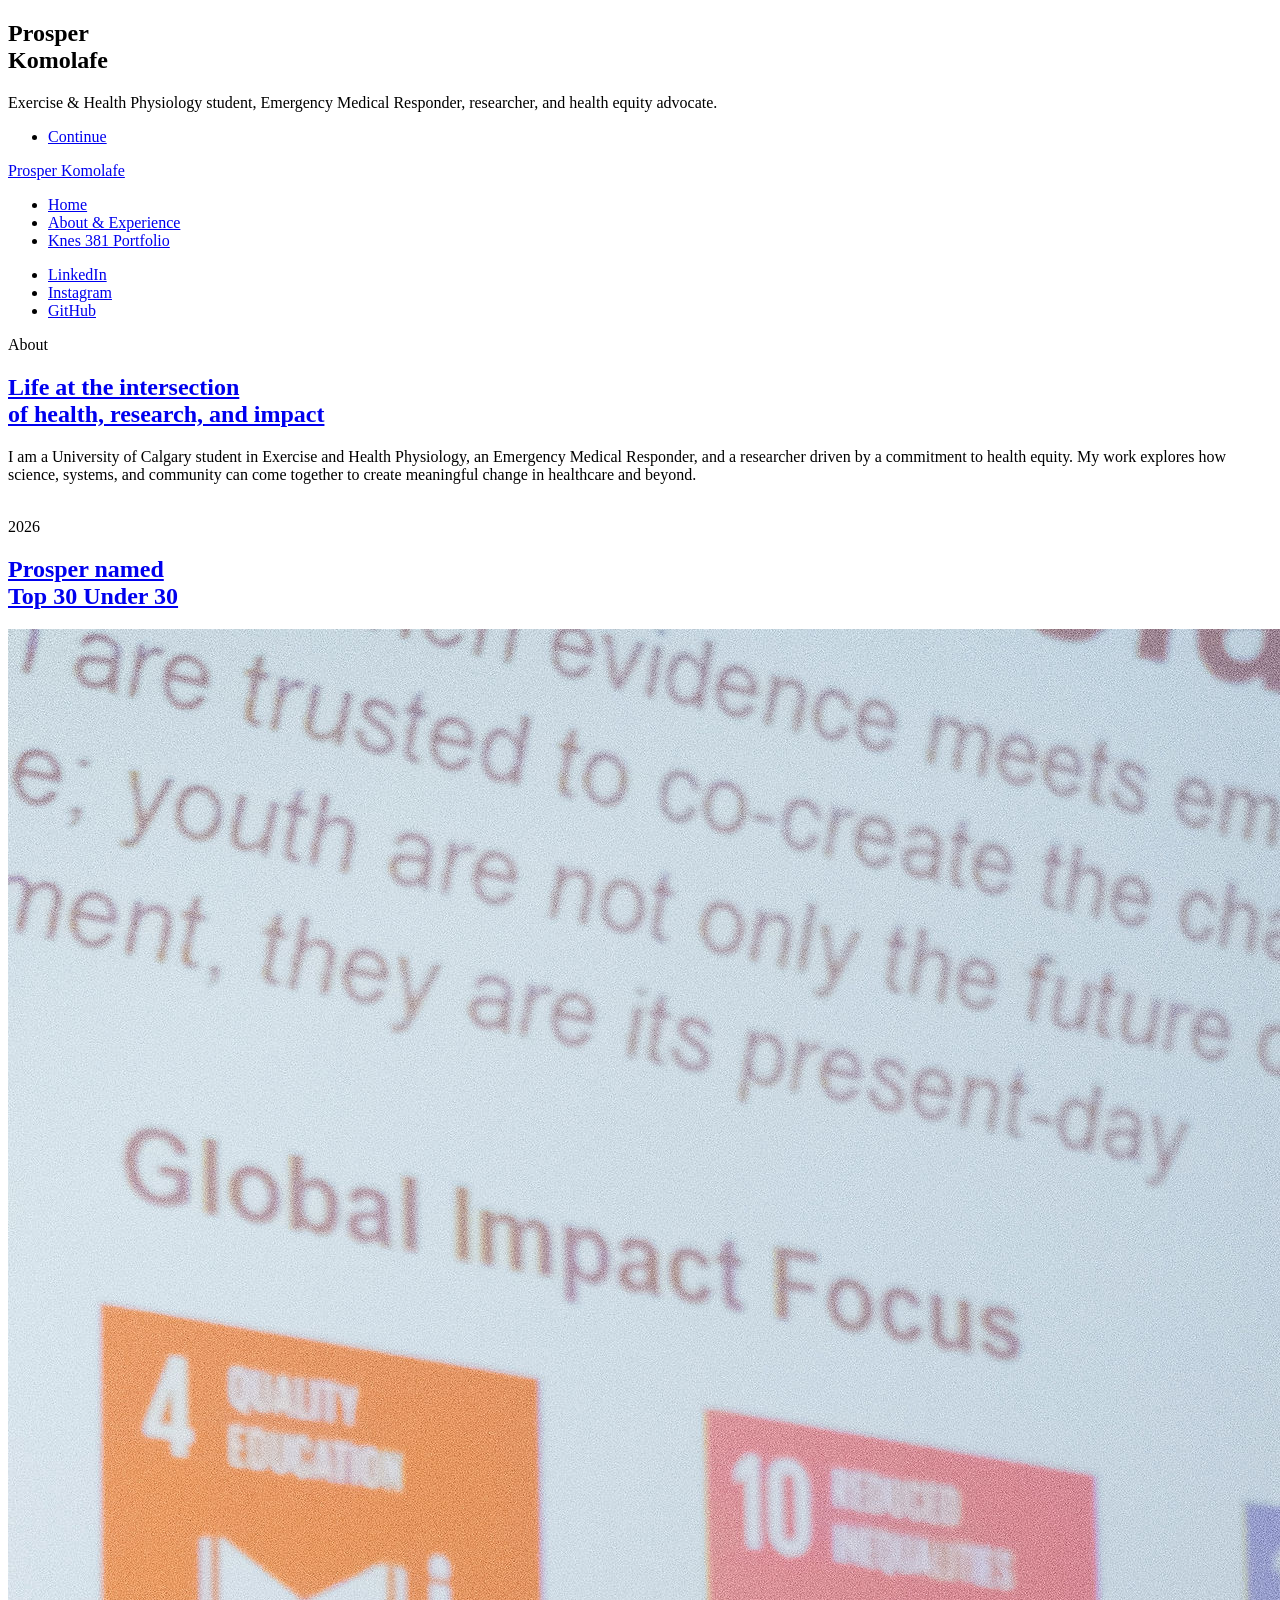
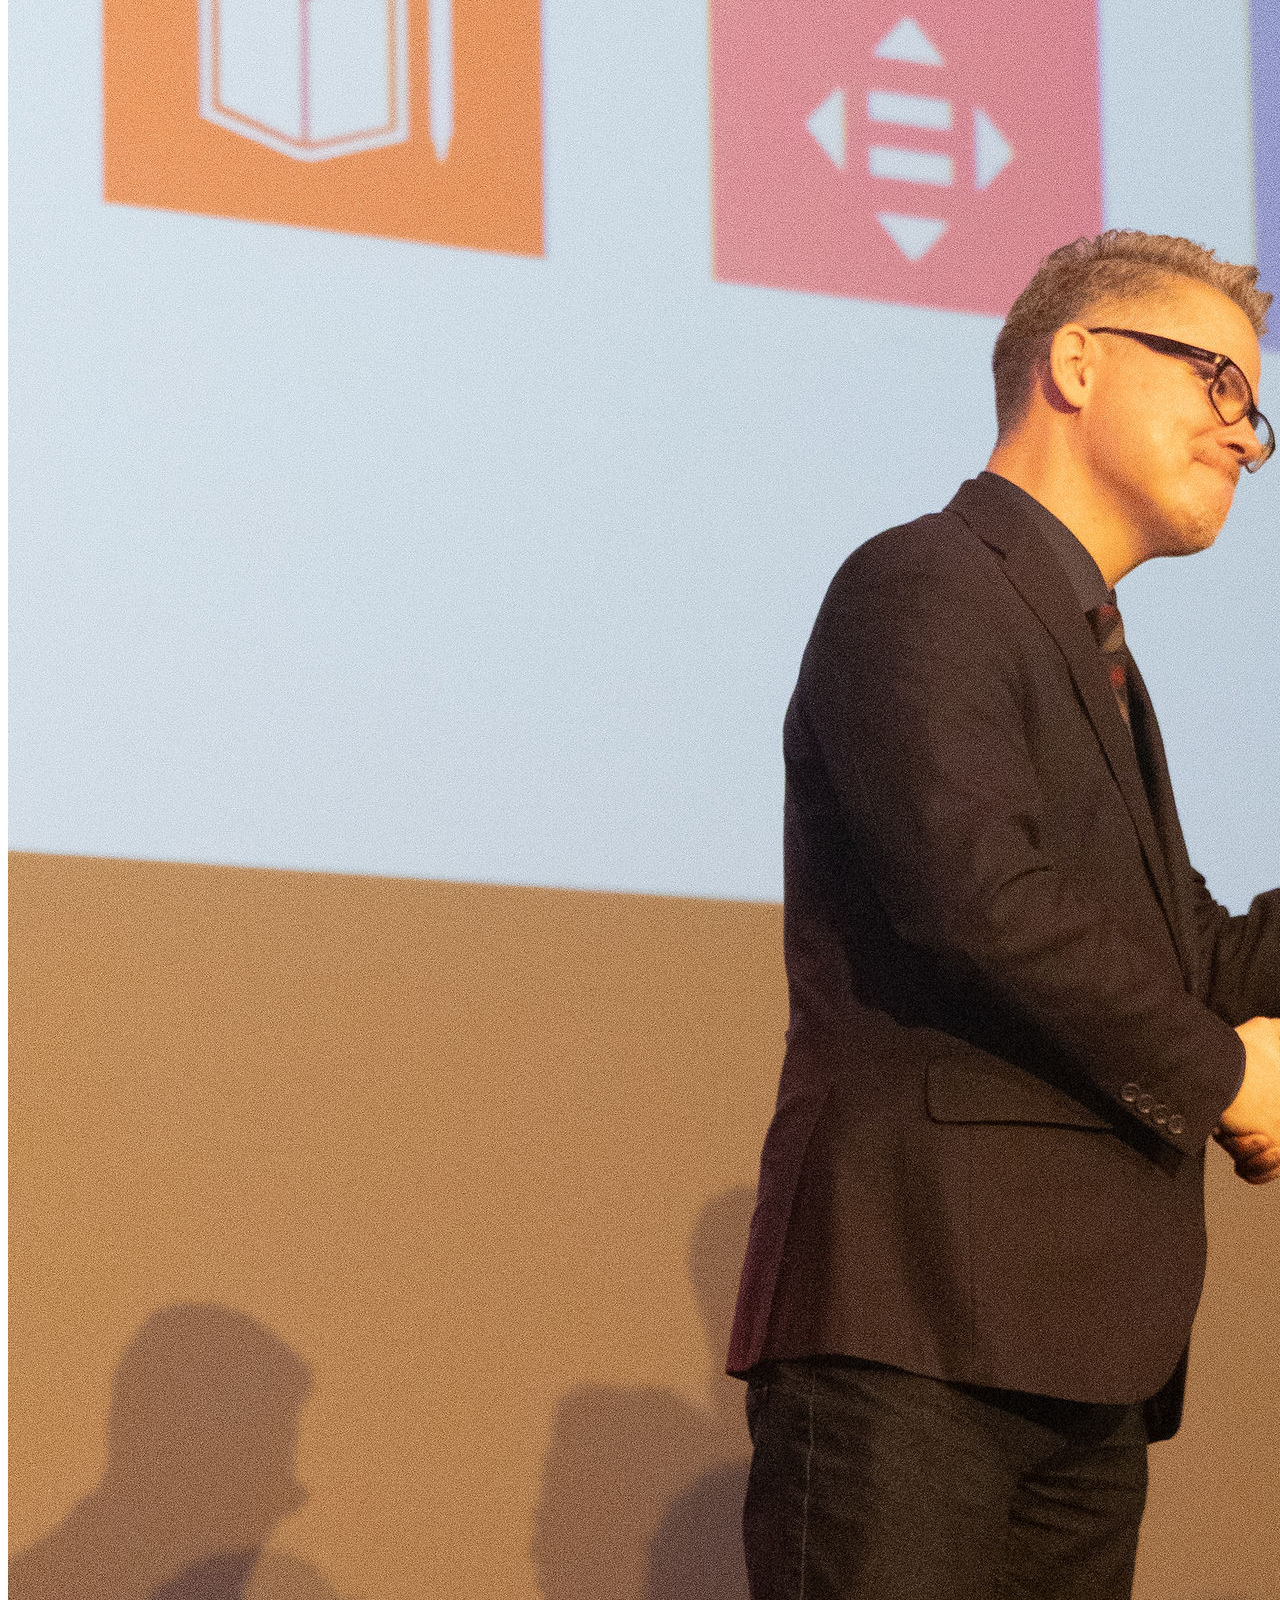
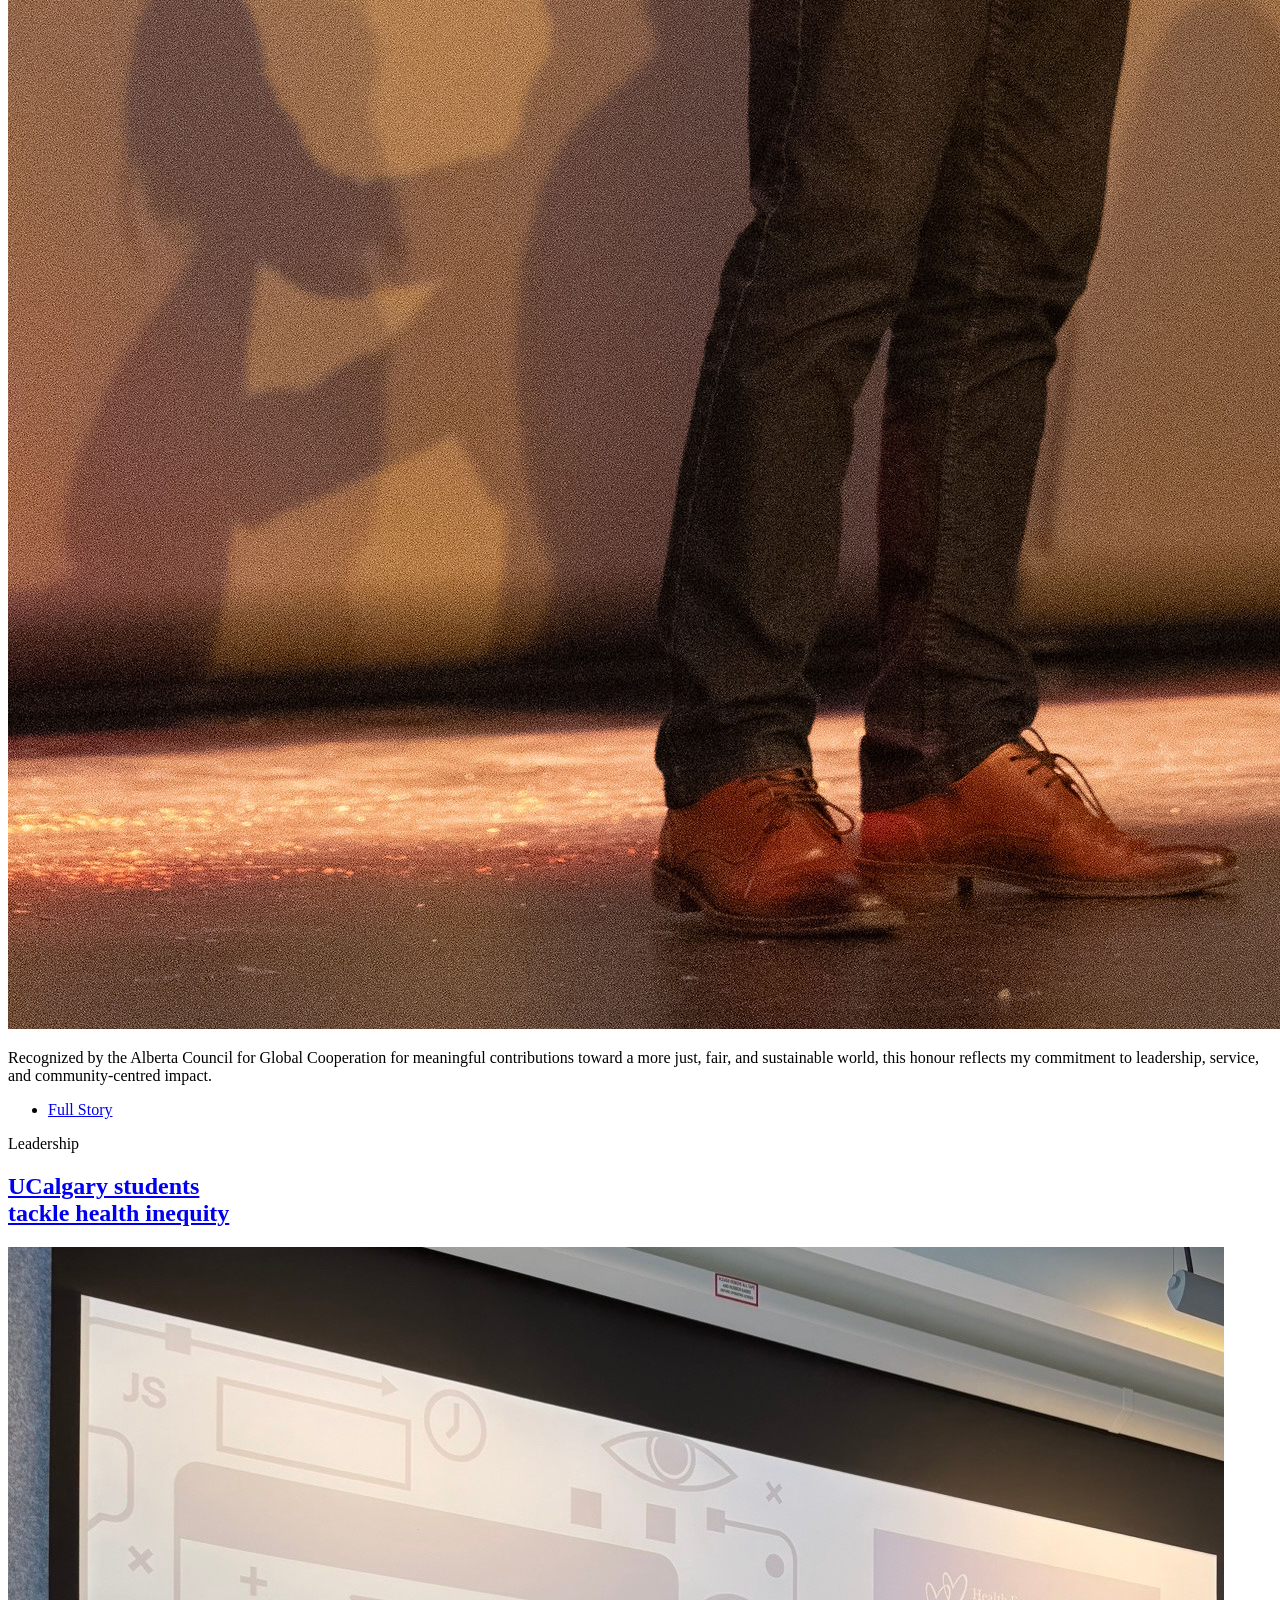
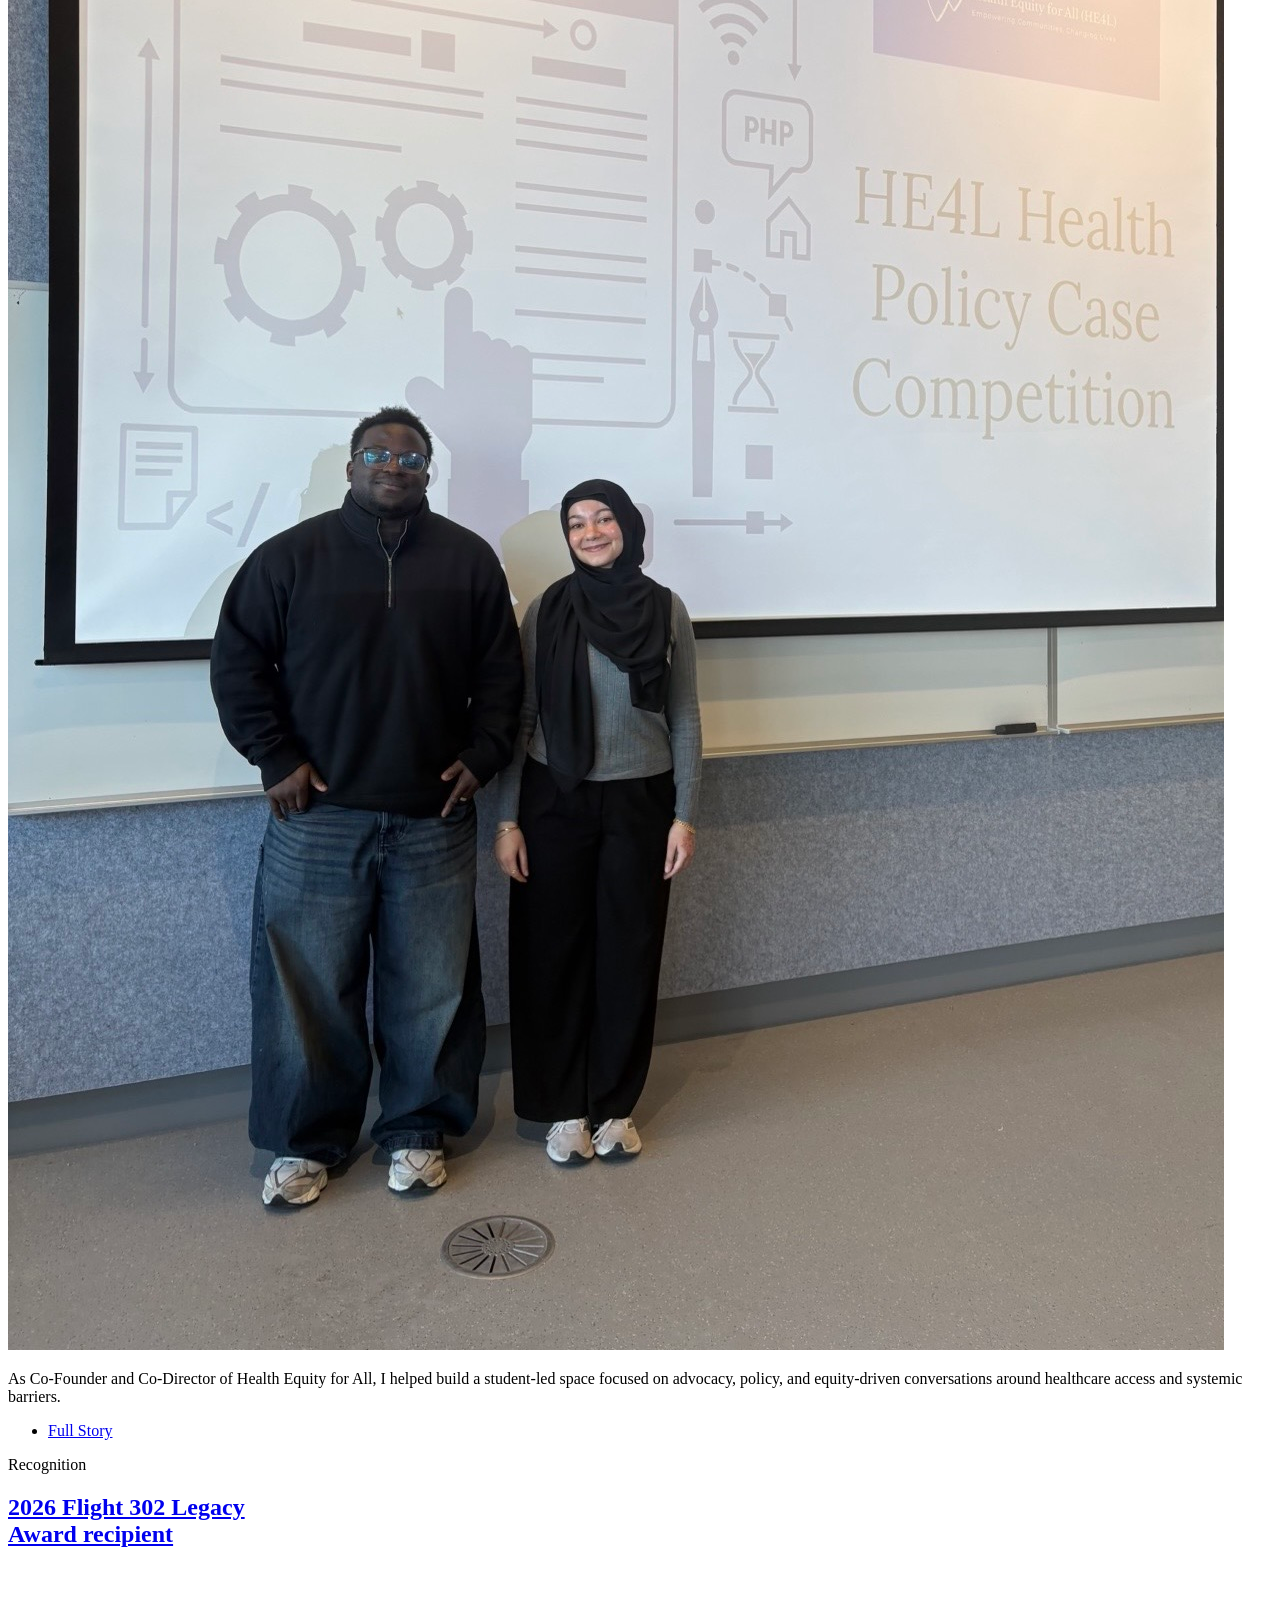
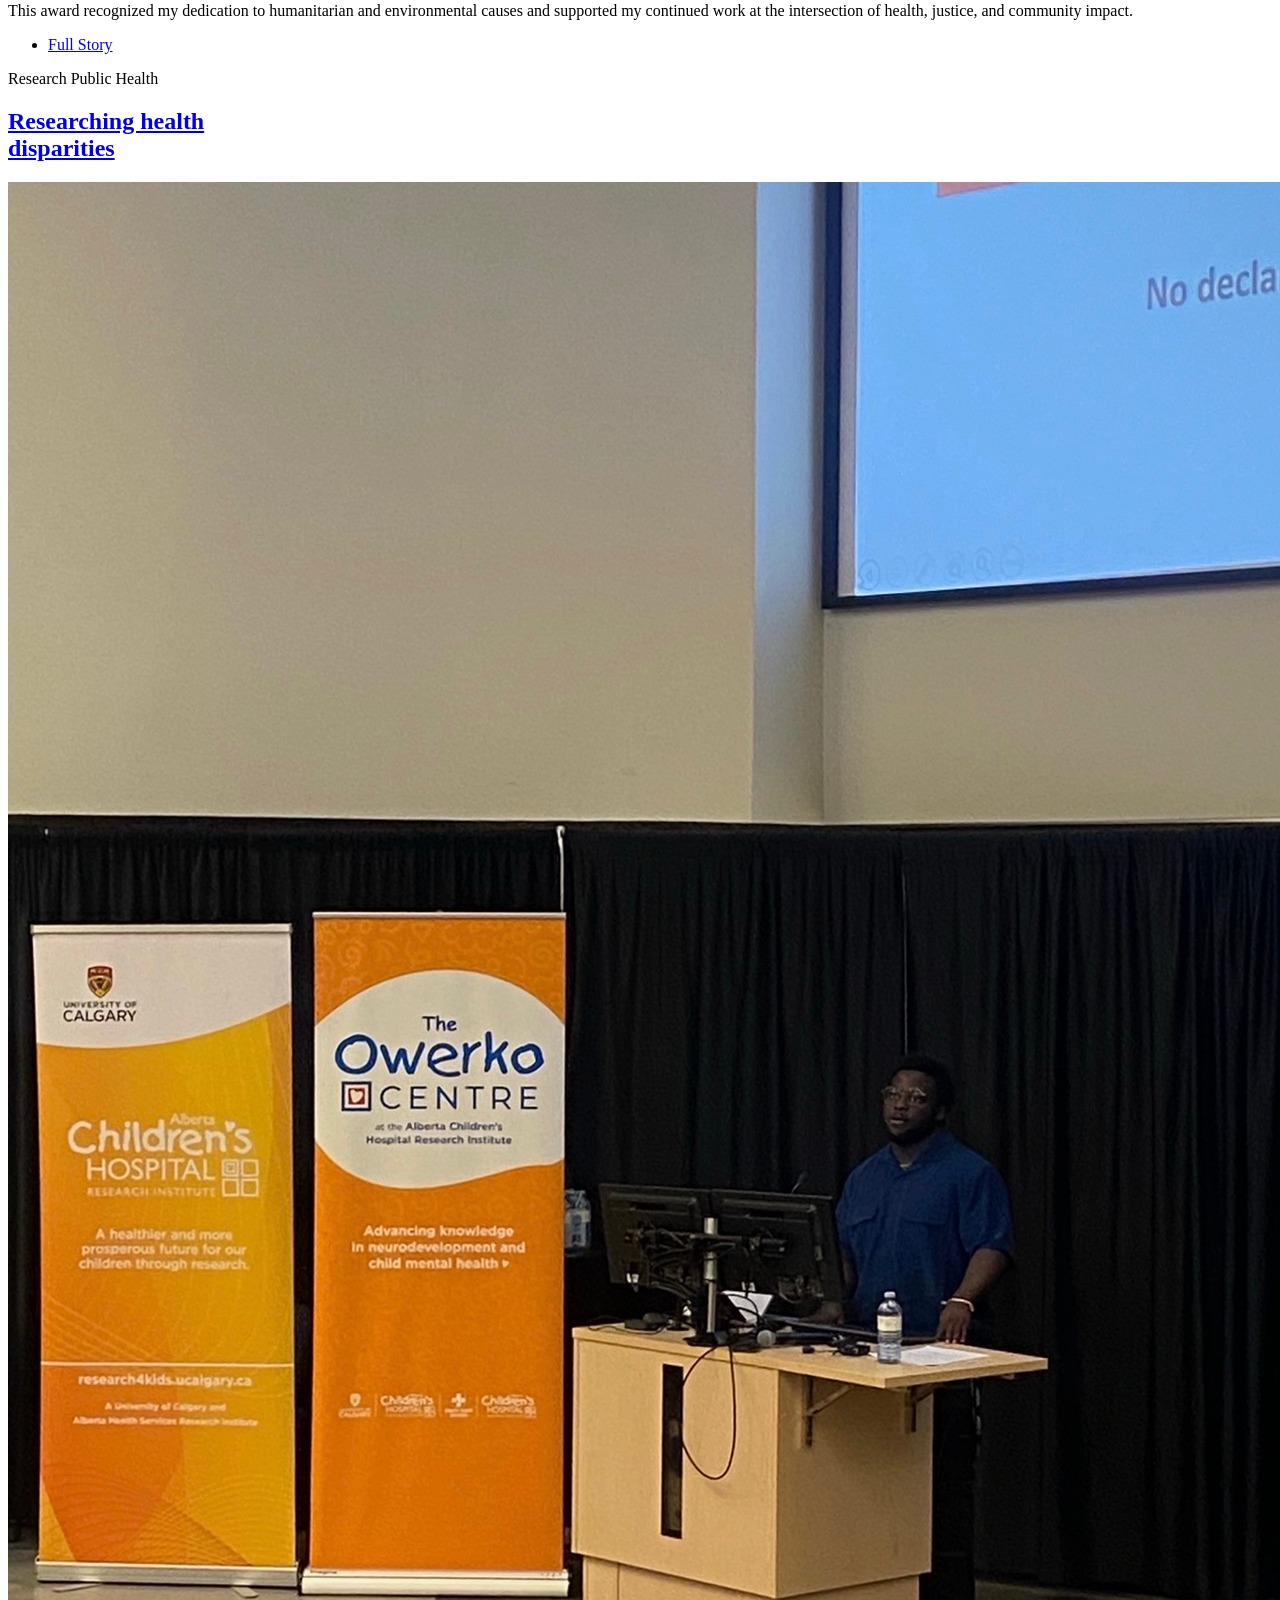
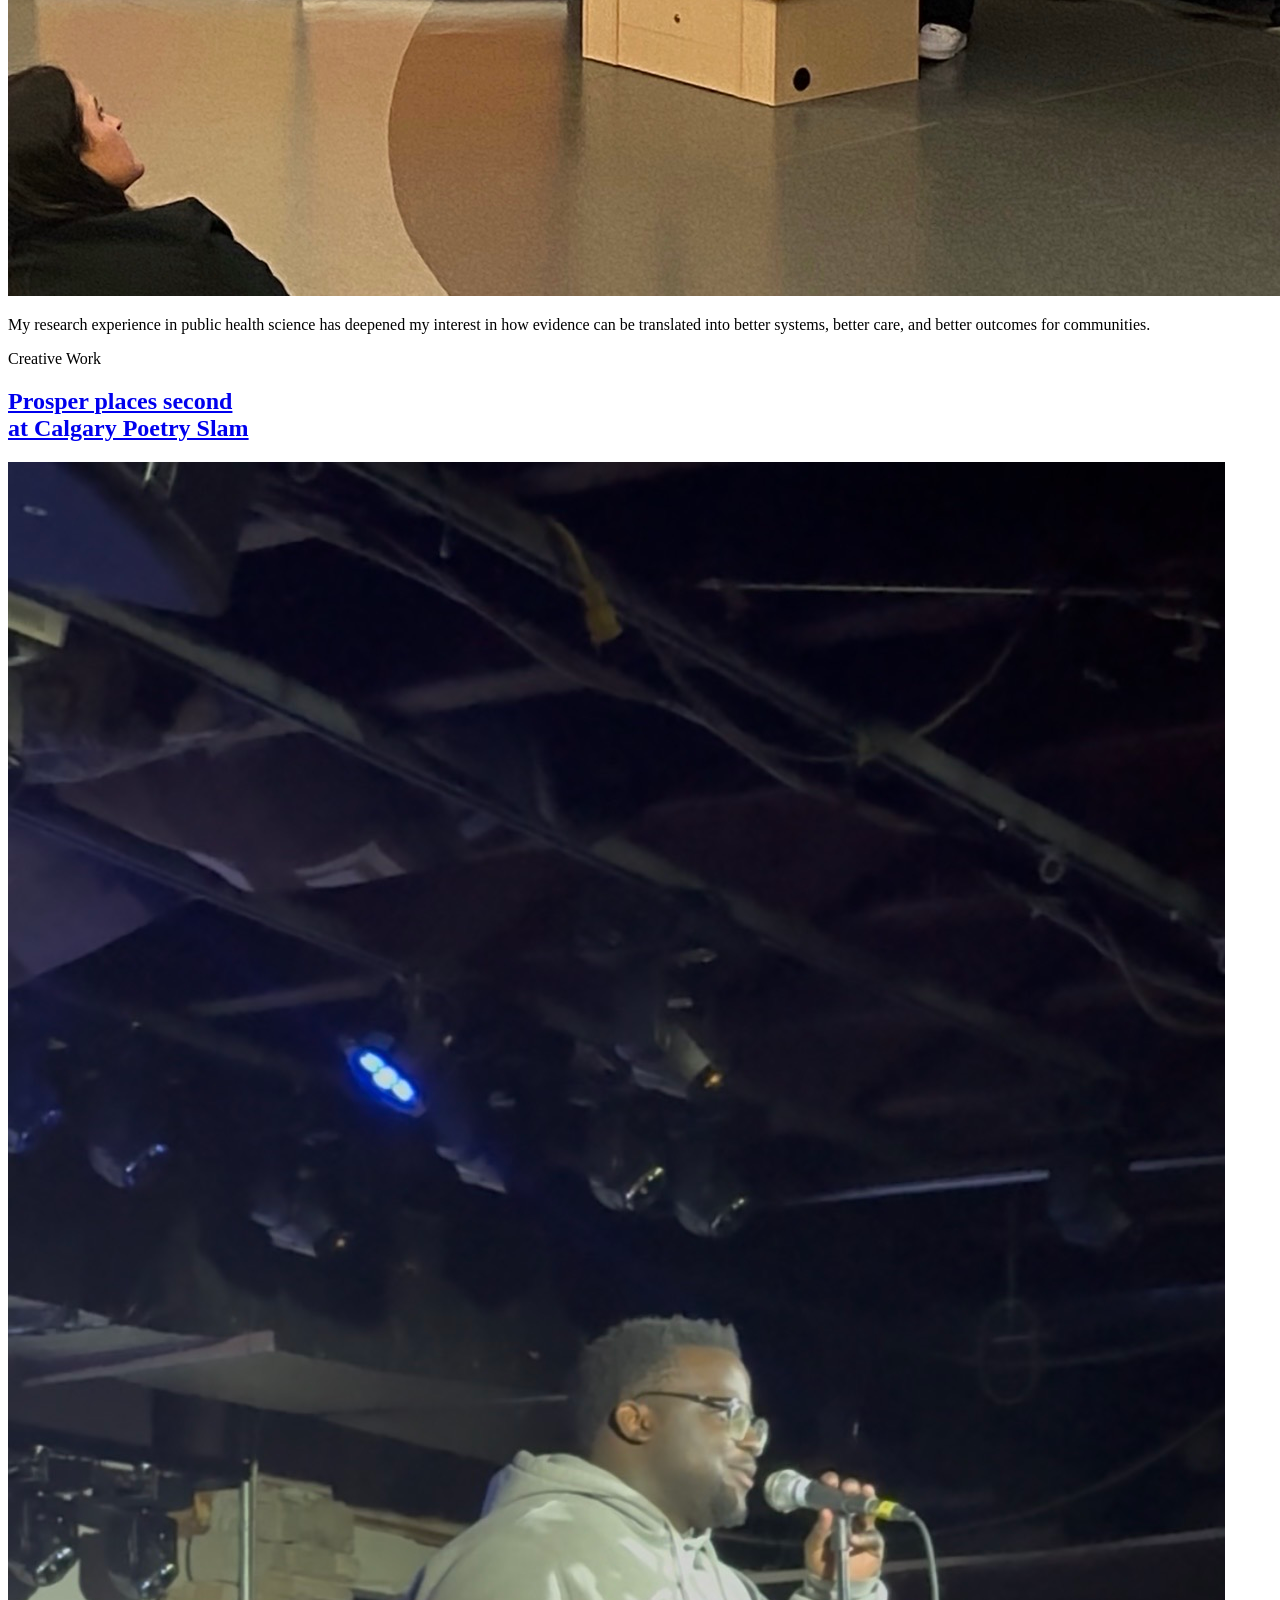
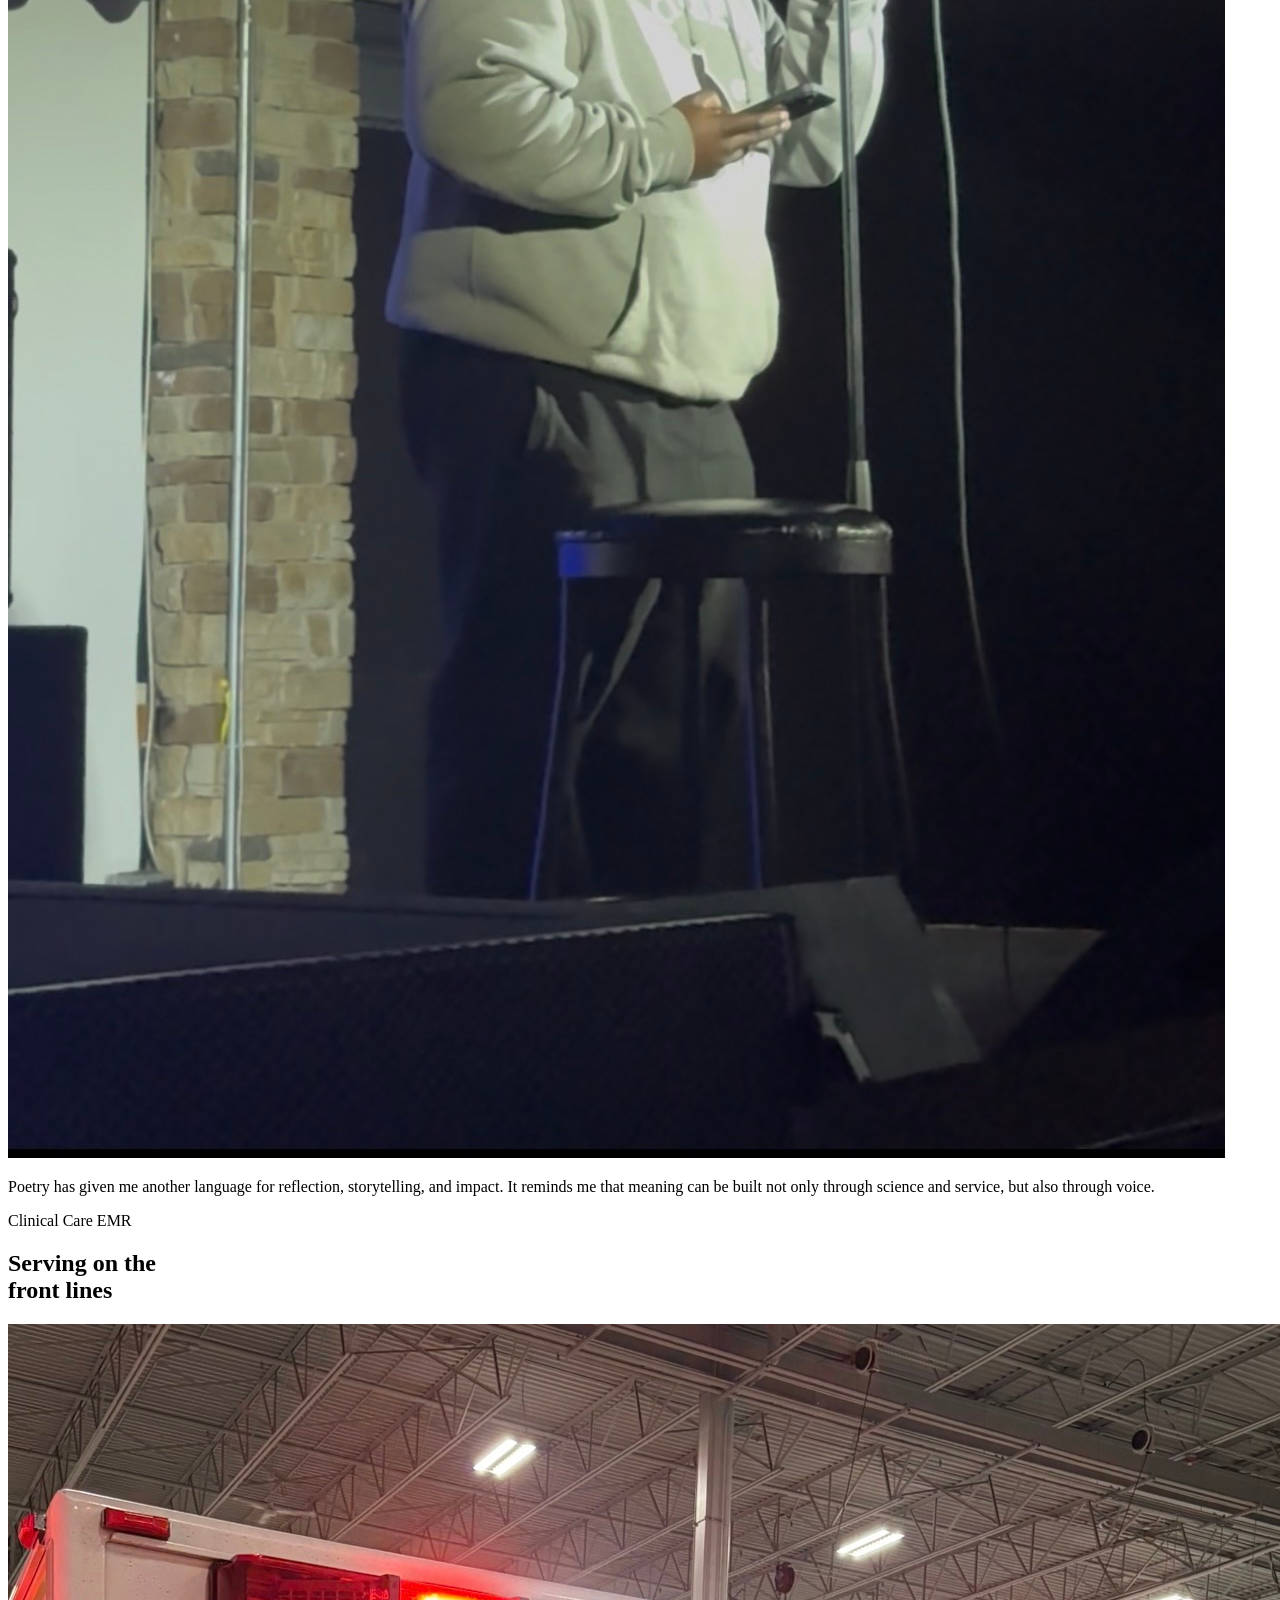
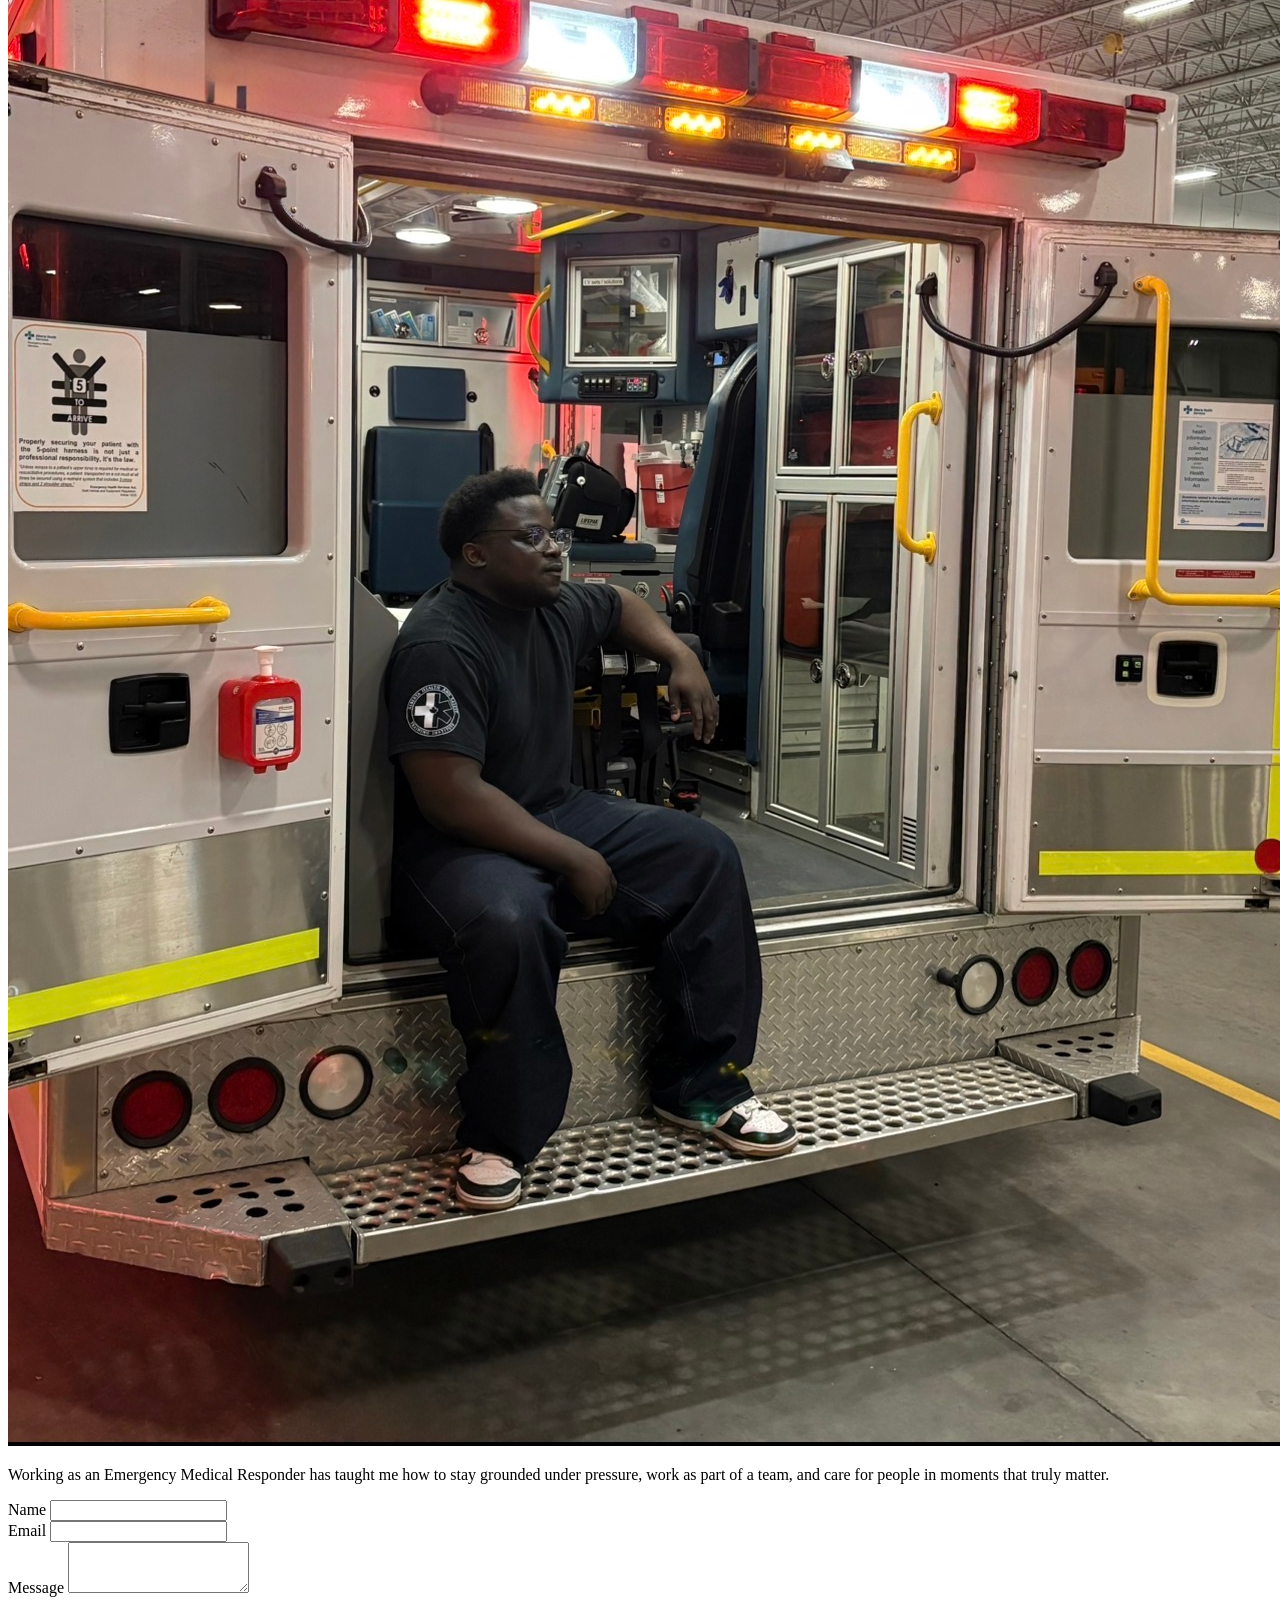
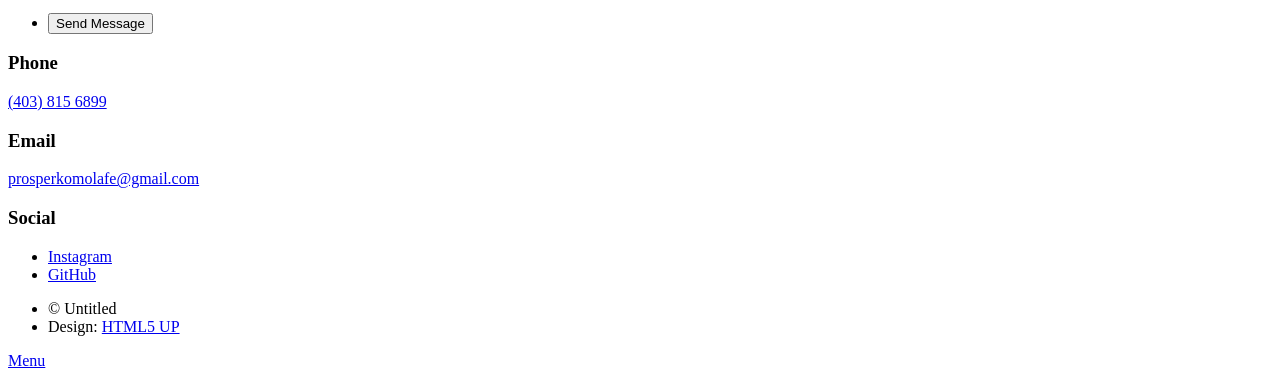
==== commit d74fcfcb: "Update index.html - fixed small bugs" ====
--- a/index.html
+++ b/index.html
@@ -43,7 +43,7 @@
 							<li class="active"><a href="index.html">Home</a></li>
 							<li><a href="generic.html">About & Experience</a></li>
 							<li><a href="elements.html">Knes 381 Portfolio</a></li>
-							<li><a href="charts.html">Charts</a></li>
+				
 						</ul>
 						<ul class="icons">
 							<li><a href="https://www.linkedin.com/in/prosper-komolafe-6783982a4/" class="icon brands fa-linkedin-in"><span class="label">LinkedIn</span></a></li>       
@@ -76,7 +76,7 @@
 			<h2><a href="https://top30under30.acgc.ca/project/prosper-komolafe/">Prosper named<br />
 			Top 30 Under 30</a></h2>
 		</header>
-		<a href="#" class="image fit"><img src="Images/top30handshake.jpeg" alt="" /></a>
+		<a class="image fit"><img src="Images/top30handshake.jpeg" alt="" /></a>
 		<p>Recognized by the Alberta Council for Global Cooperation for meaningful contributions toward a more just, fair, and sustainable world, this honour reflects my commitment to leadership, service, and community-centred impact.</p>
 		<ul class="actions special">
 			<li><a href="https://top30under30.acgc.ca/project/prosper-komolafe/" class="button">Full Story</a></li>
@@ -89,7 +89,7 @@
 			<h2><a href="https://www.health-equity4all.com/">UCalgary students<br />
 			tackle health inequity</a></h2>
 		</header>
-		<a href="#" class="image fit"><img src="Images/he4lpic.jpg" alt="" /></a>
+		<a class="image fit"><img src="Images/he4lpic.jpg" alt="" /></a>
 		<p>As Co-Founder and Co-Director of Health Equity for All, I helped build a student-led space focused on advocacy, policy, and equity-driven conversations around healthcare access and systemic barriers.</p>
 		<ul class="actions special">
 			<li><a href="https://thegauntlet.ca/2025/12/17/ucalgary-students-tackle-health-inequity/" class="button">Full Story</a></li>
@@ -102,7 +102,7 @@
 			<h2><a href="#">2026 Flight 302 Legacy<br />
 			Award recipient</a></h2>
 		</header>
-		<a href="#" class="image fit"><img src="images/pic04.jpg" alt="" /></a>
+		<a class="image fit"><img src="images/pic04.jpg" alt="" /></a>
 		<p>This award recognized my dedication to humanitarian and environmental causes and supported my continued work at the intersection of health, justice, and community impact.</p>
 		<ul class="actions special">
 			<li><a href="https://univcan.ca/program-scholarship/flight-302-legacy-award/" class="button">Full Story</a></li>
@@ -116,7 +116,7 @@
 			<h2><a href="https://sciprofiles.com/profile/prosper-komolafe">Researching health<br />
 			disparities</a></h2>
 		</header>
-		<a href="#" class="image fit"><img src="Images/research.jpg" alt="" /></a>
+		<a class="image fit"><img src="Images/research.jpg" alt="" /></a>
 		<p>My research experience in public health science has deepened my interest in how evidence can be translated into better systems, better care, and better outcomes for communities.</p>
 		
 	</article>
@@ -128,7 +128,7 @@
 			<h2><a href="#">Prosper places second<br />
 			at Calgary Poetry Slam</a></h2>
 		</header>
-		<a href="#" class="image fit"><img src="Images/poetry.jpg" alt="" /></a>
+		<a class="image fit"><img src="Images/poetry.jpg" alt="" /></a>
 		<p>Poetry has given me another language for reflection, storytelling, and impact. It reminds me that meaning can be built not only through science and service, but also through voice.</p>
 	</article>
 
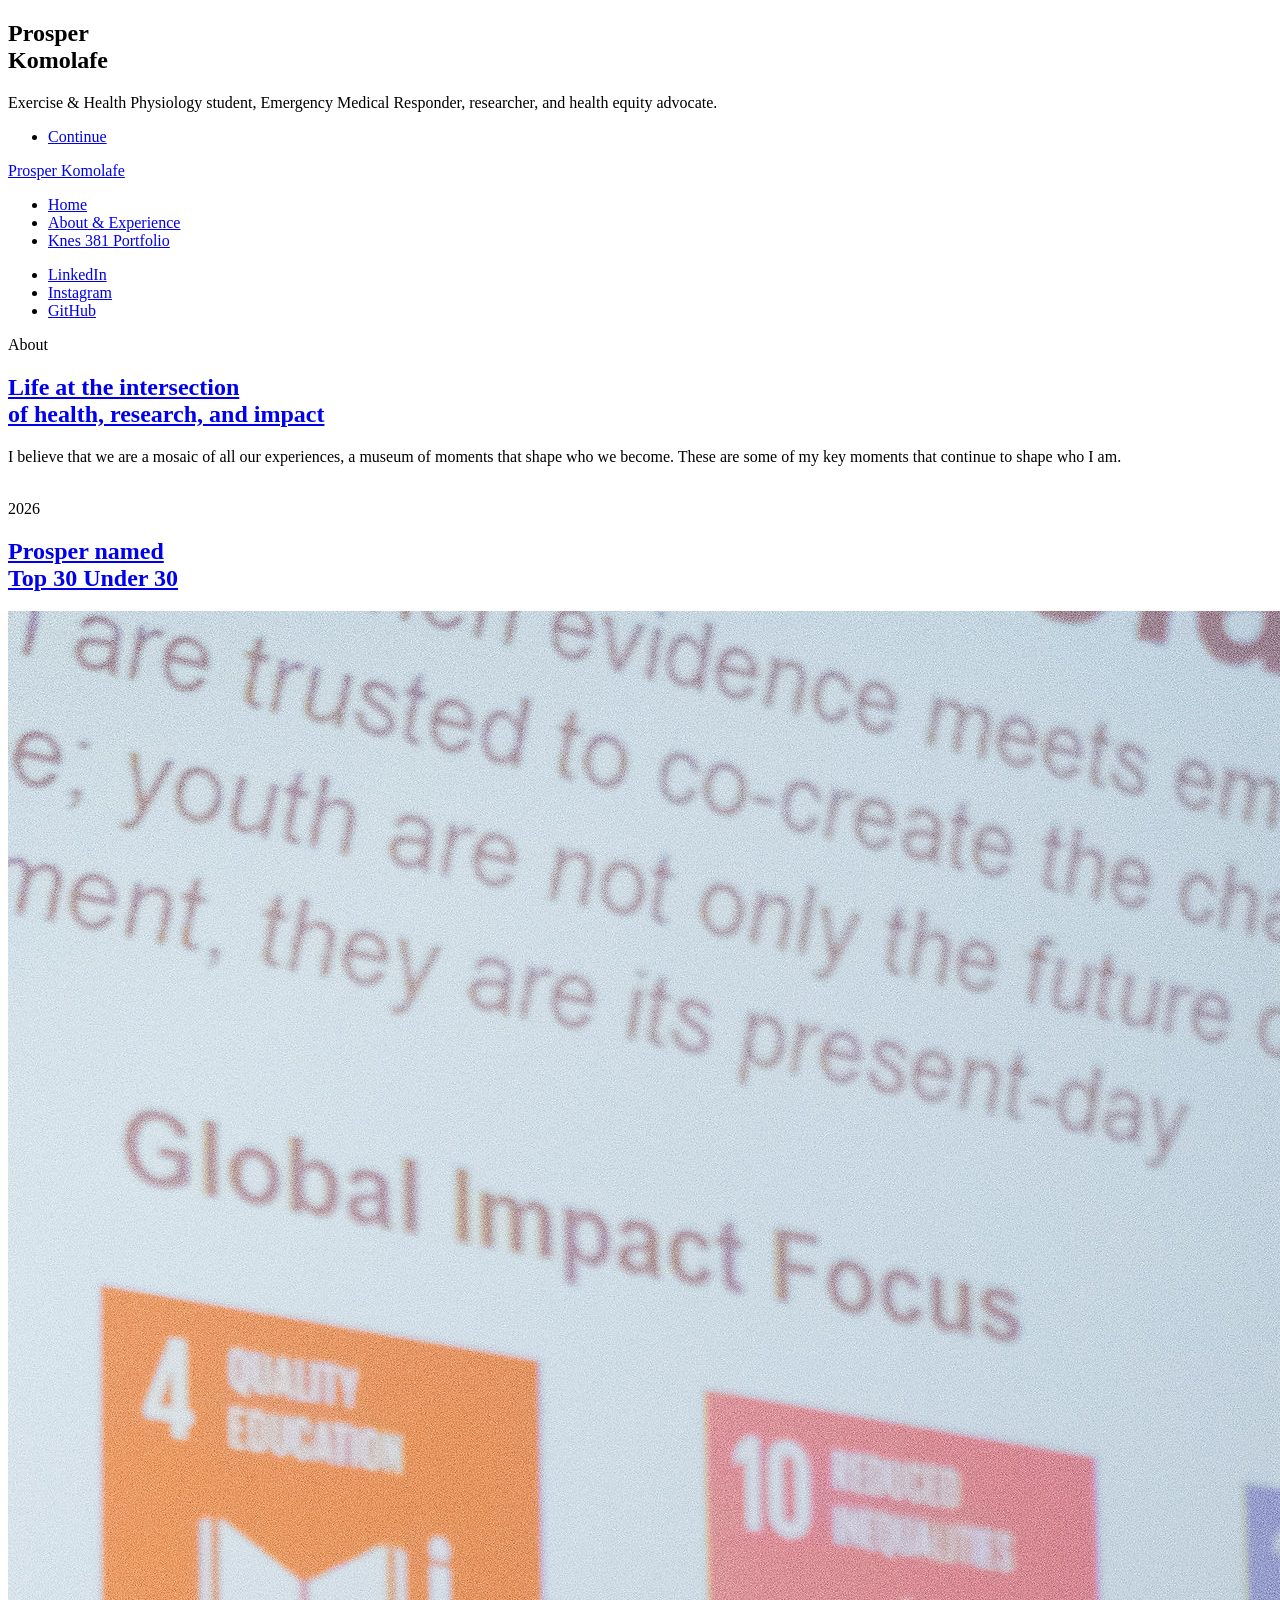
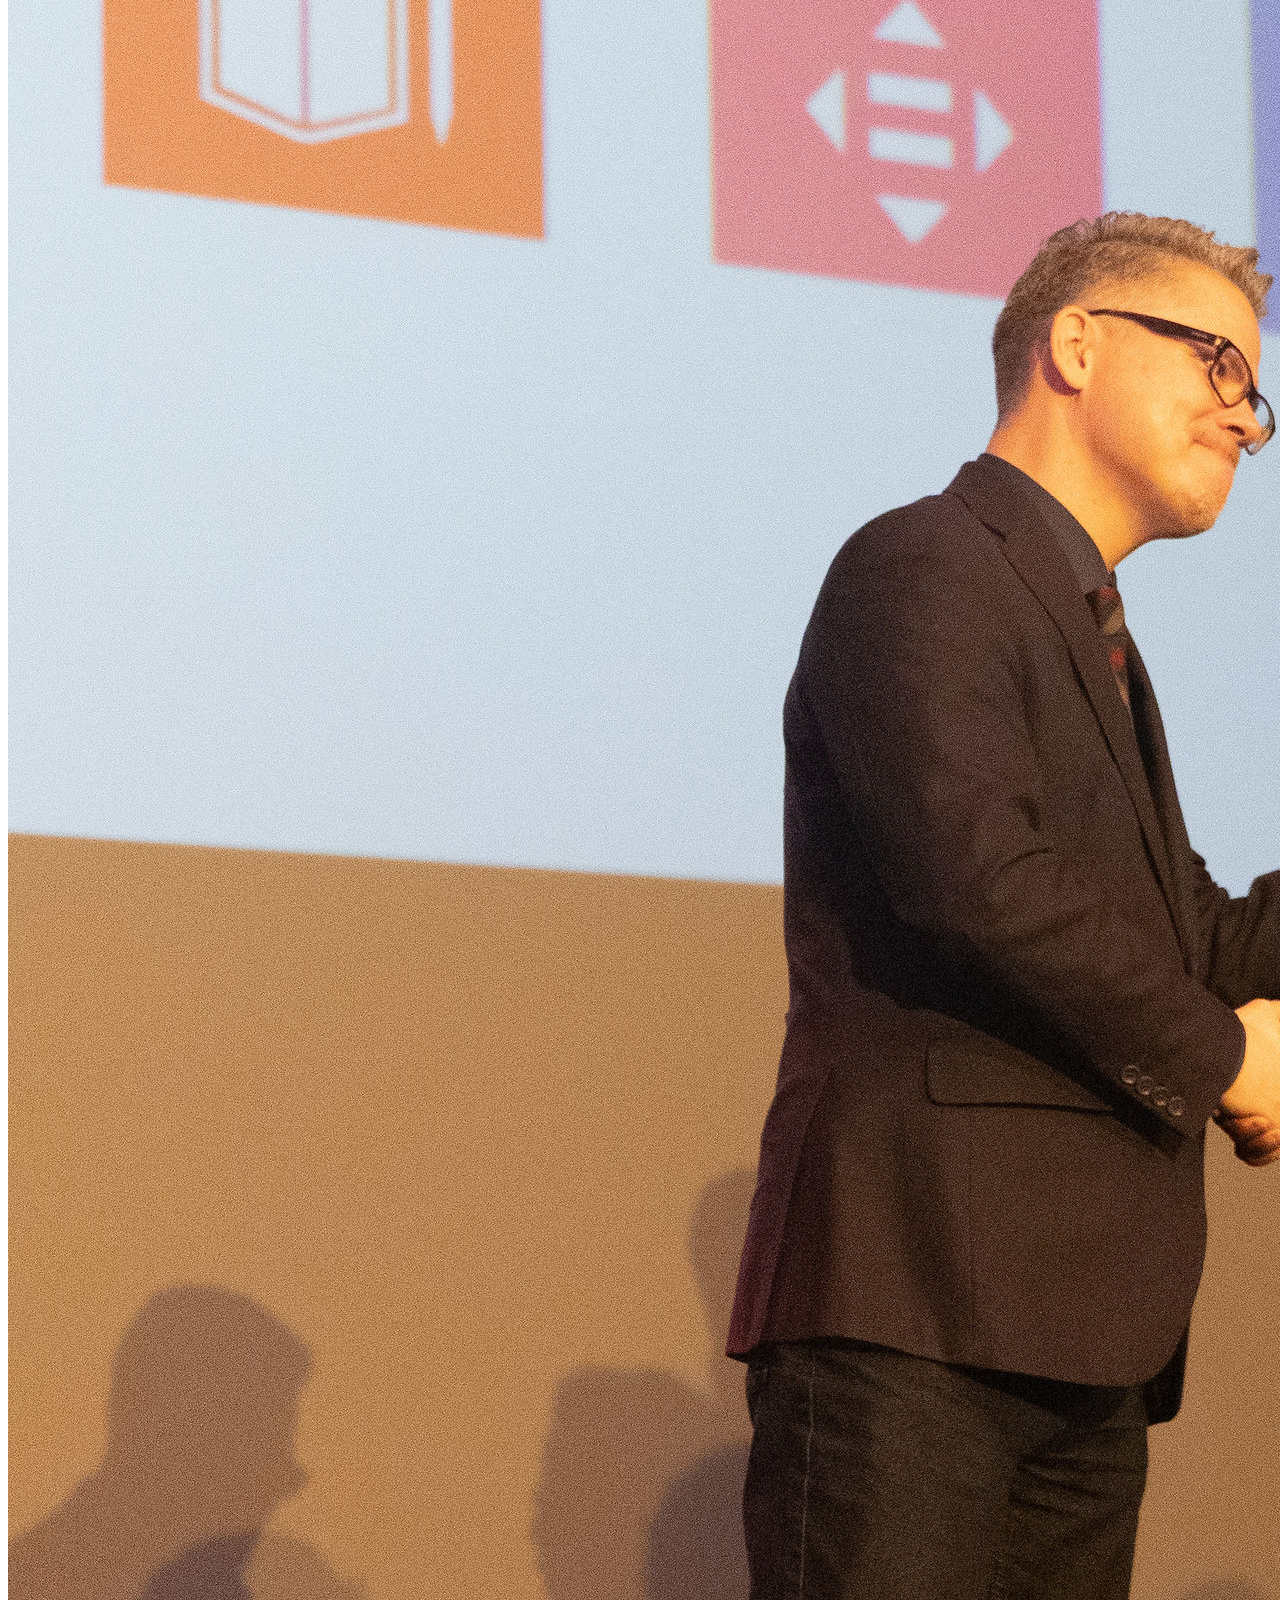
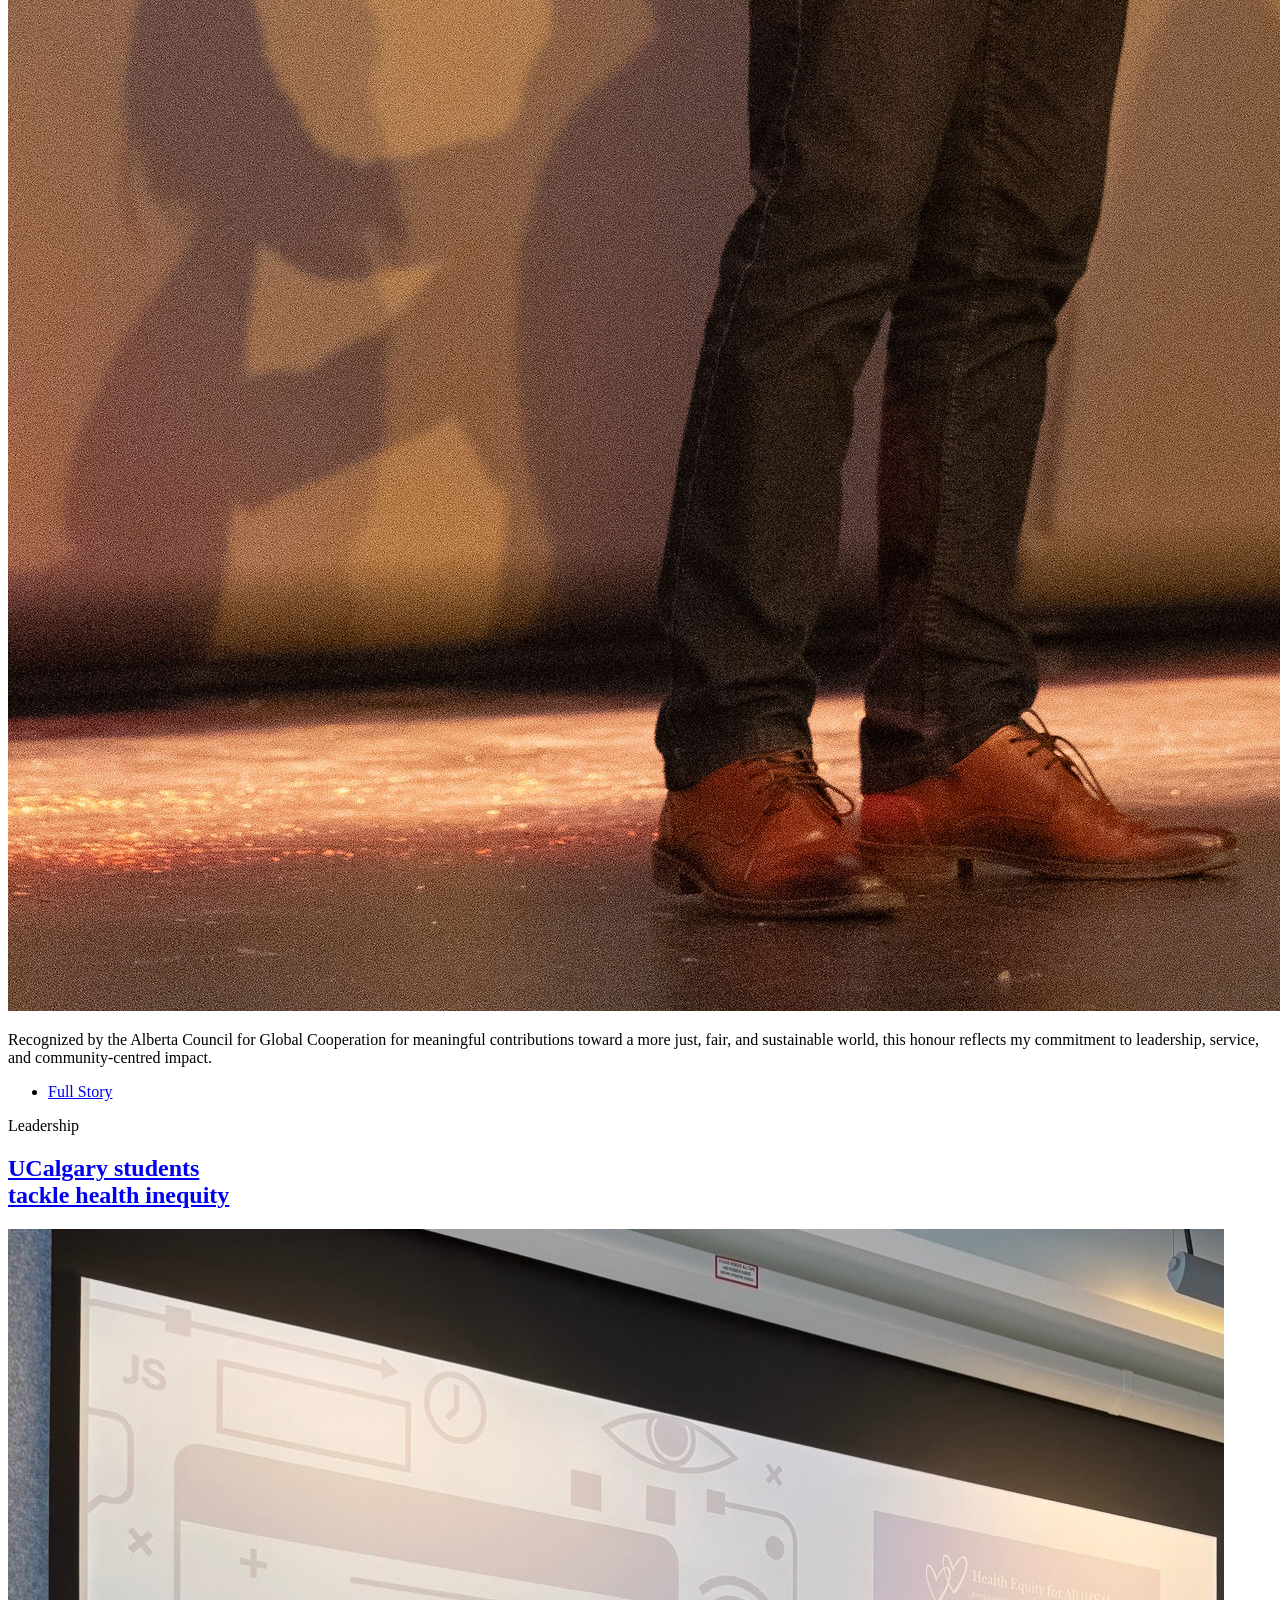
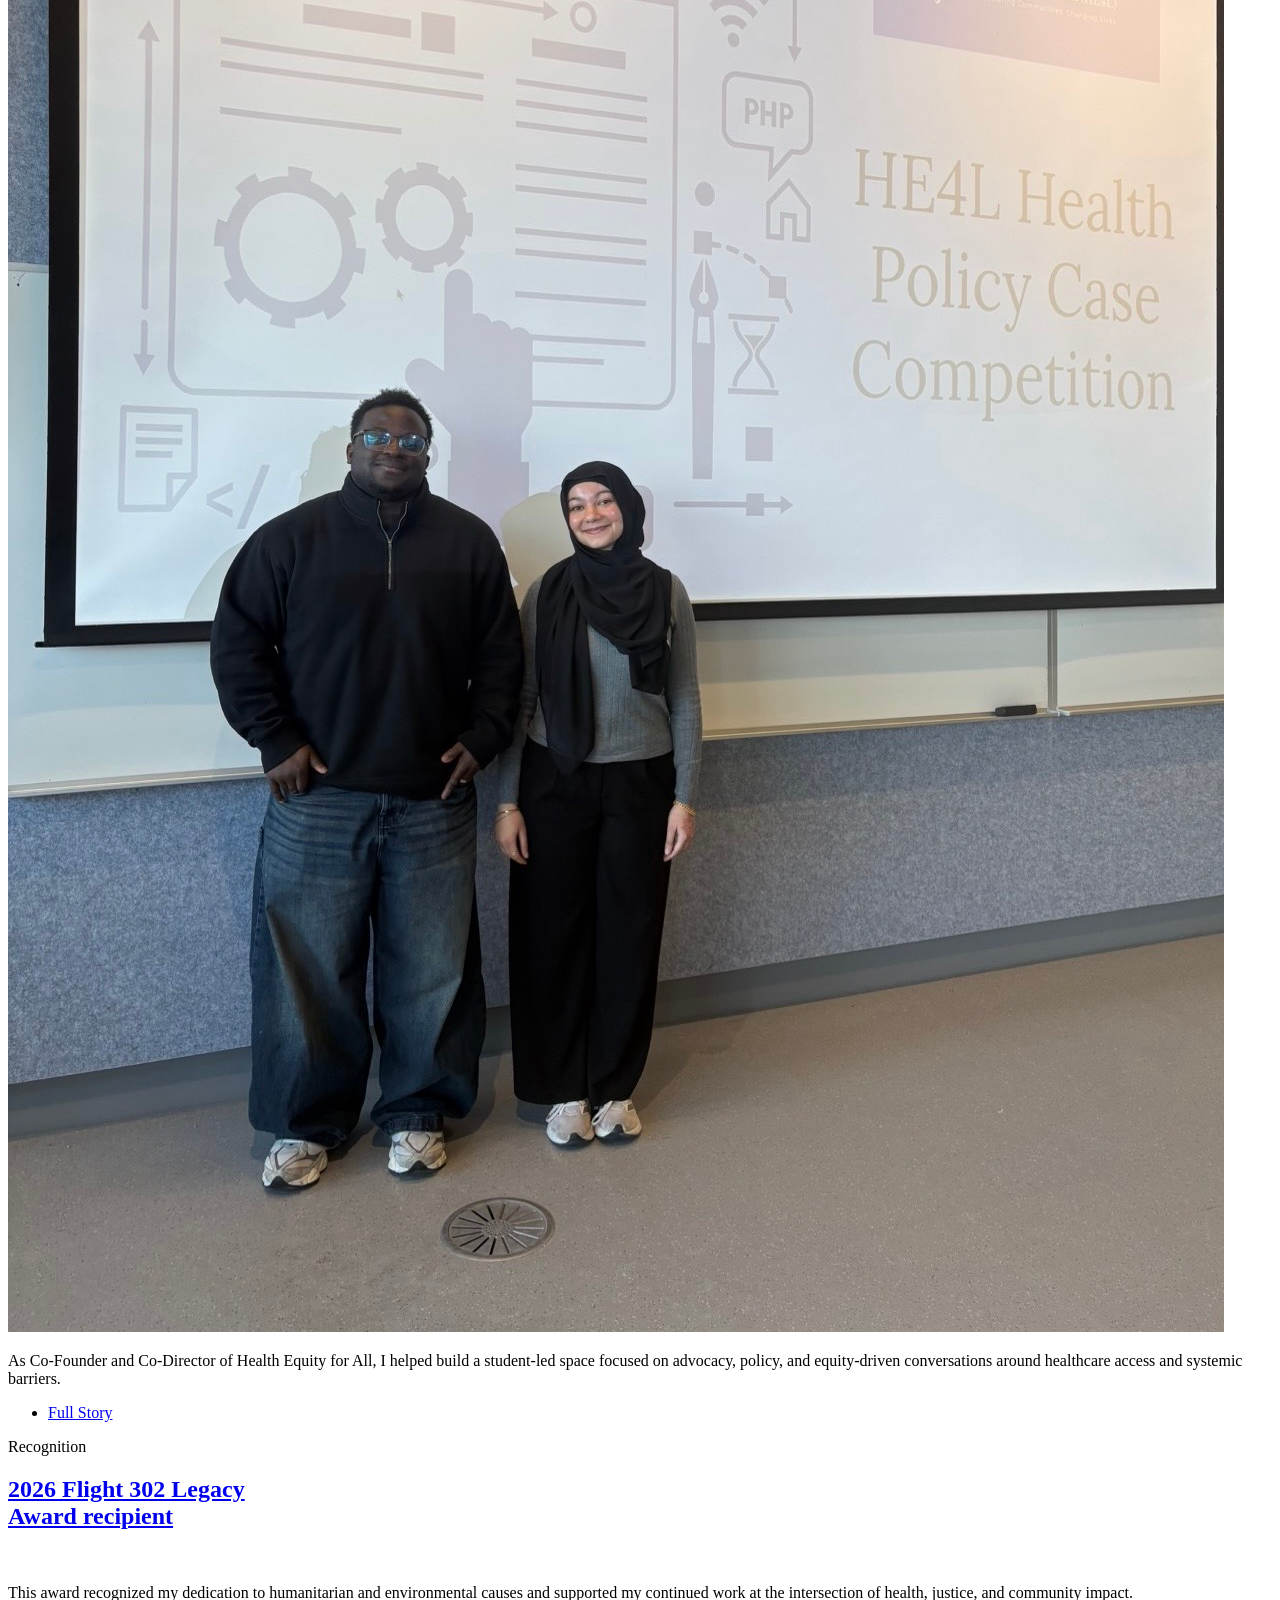
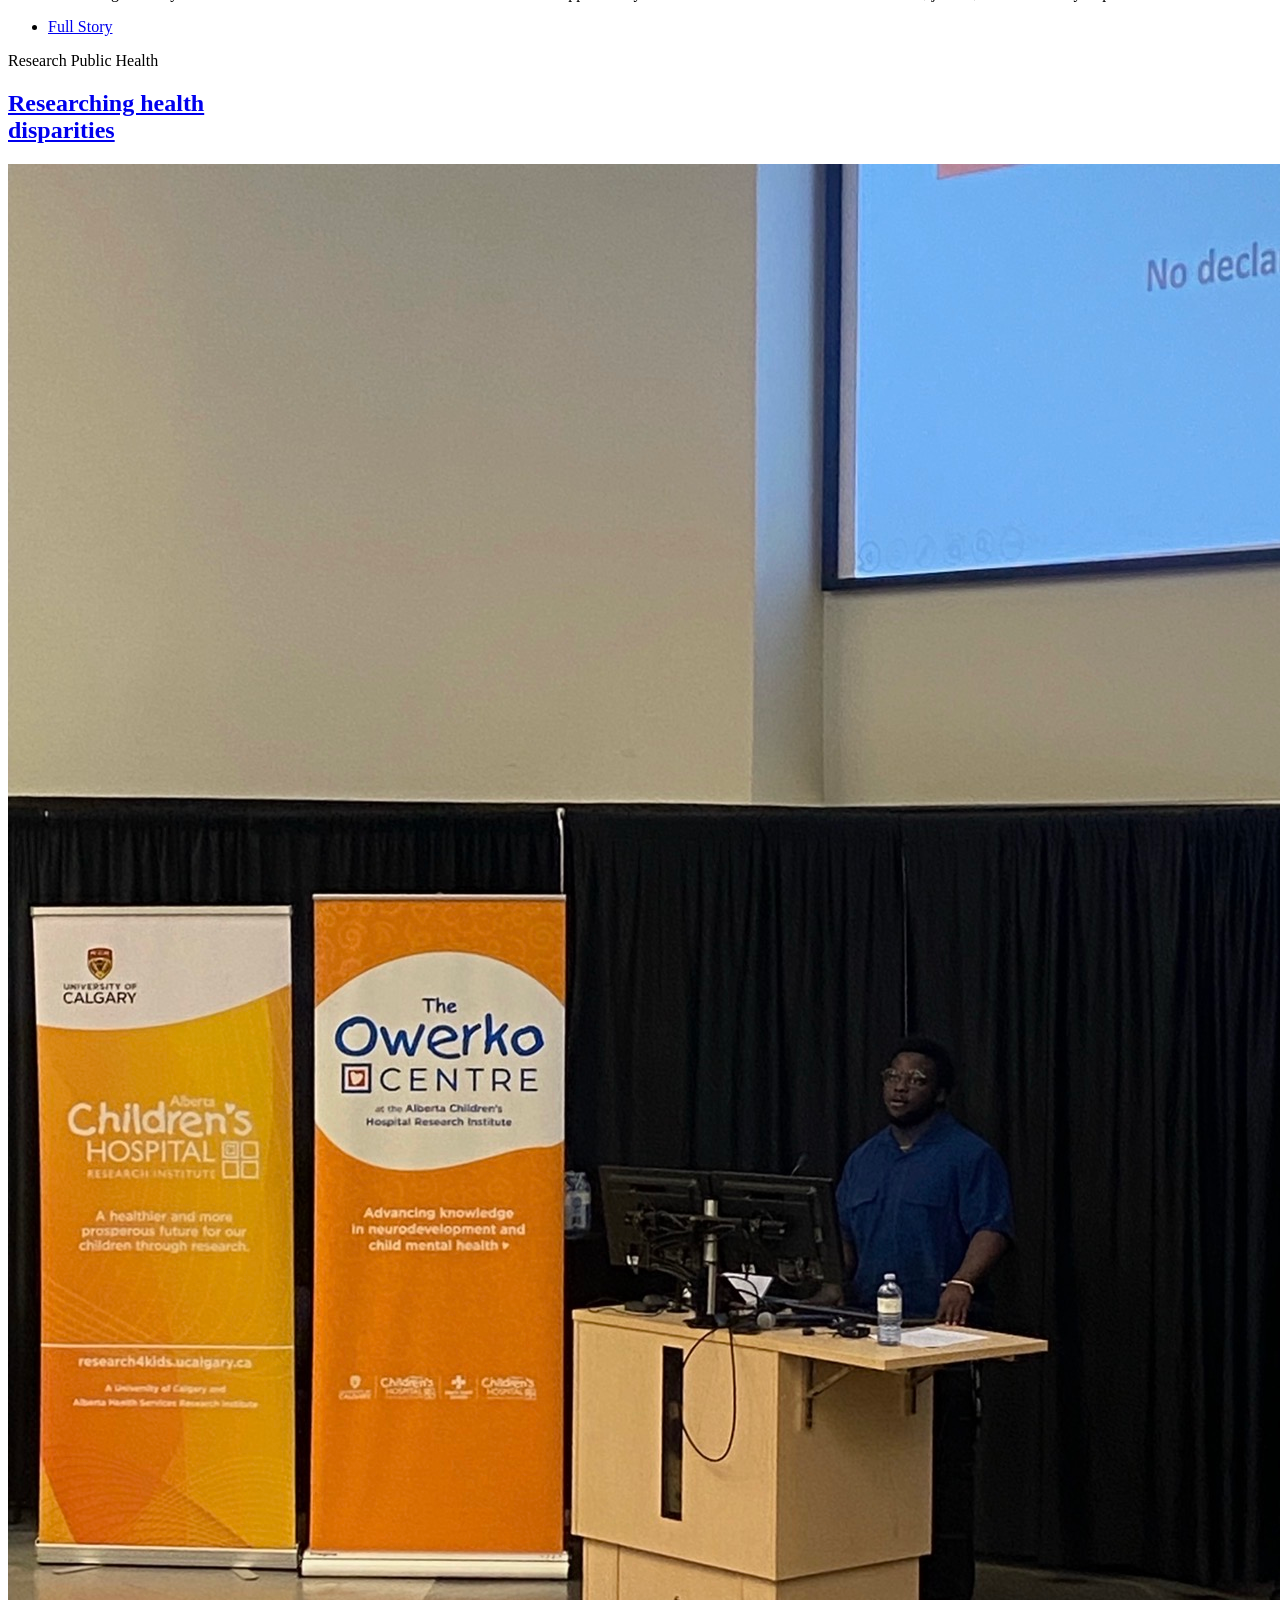
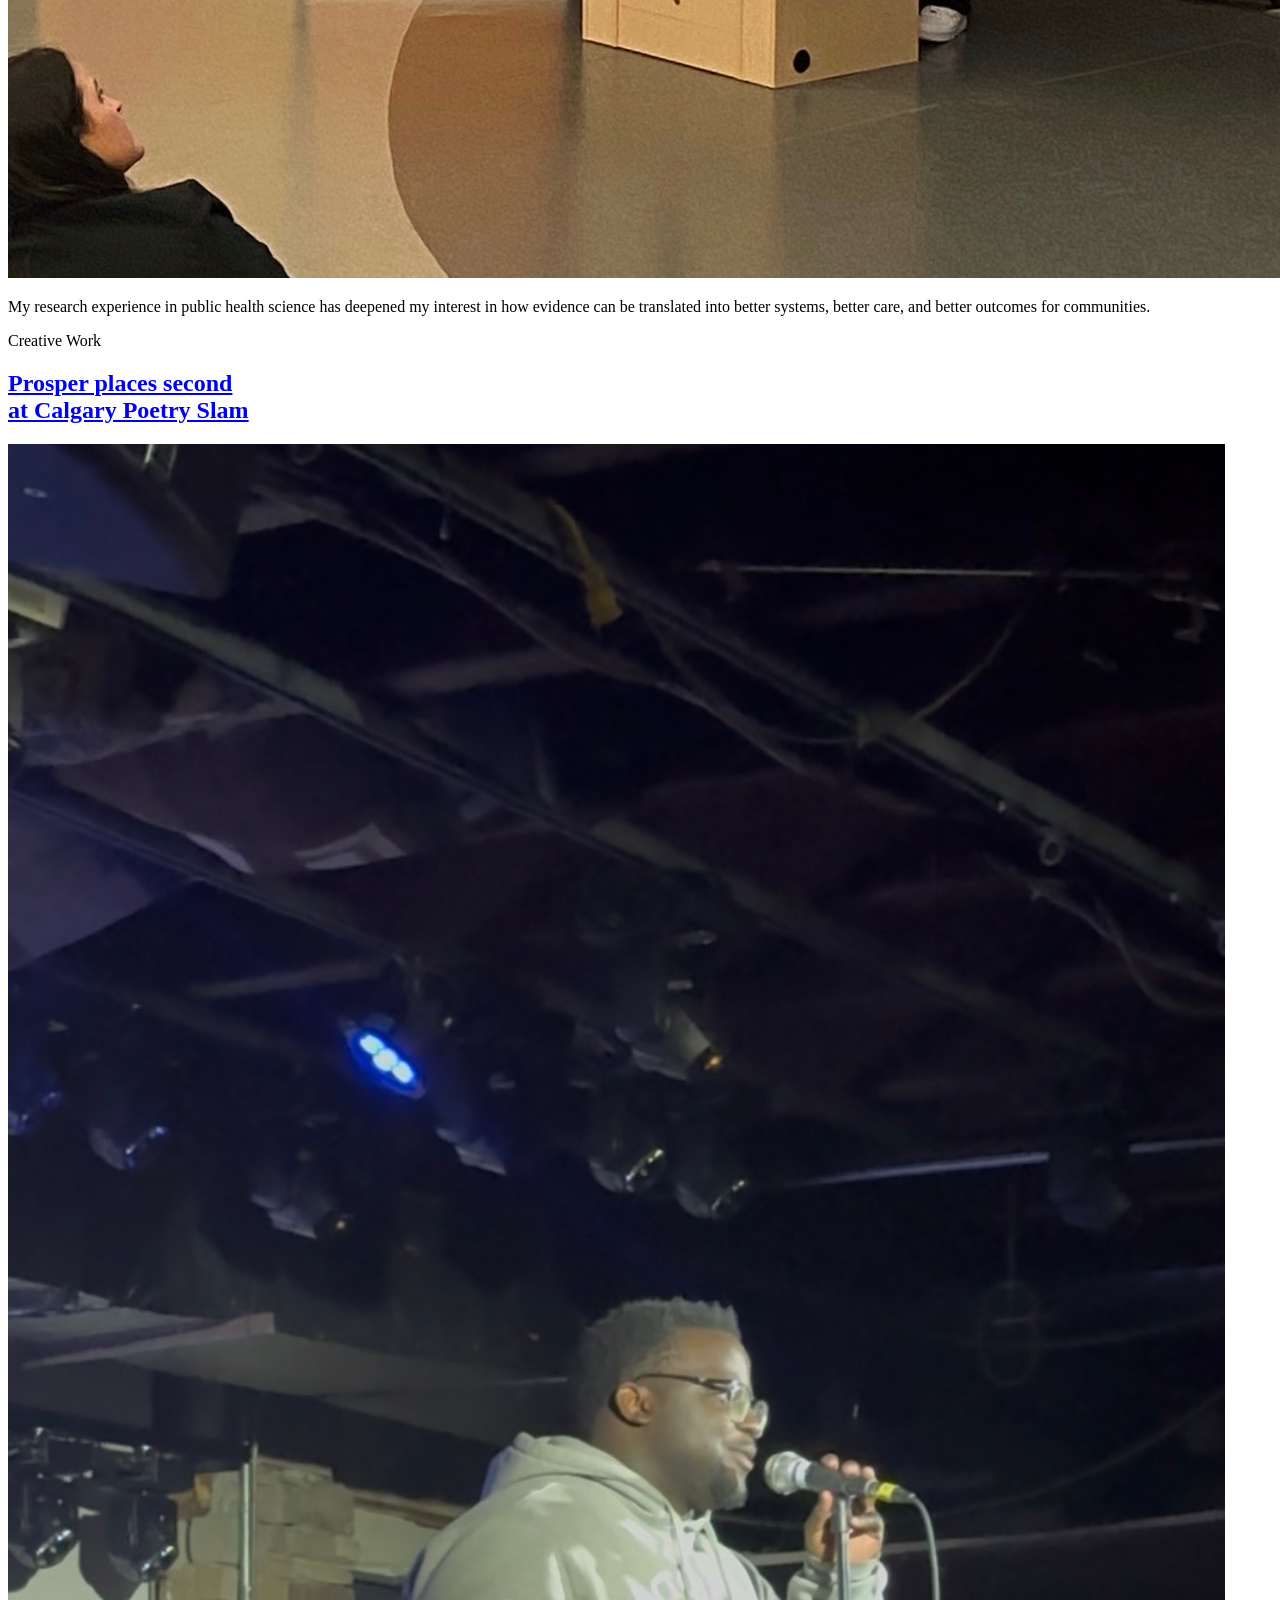
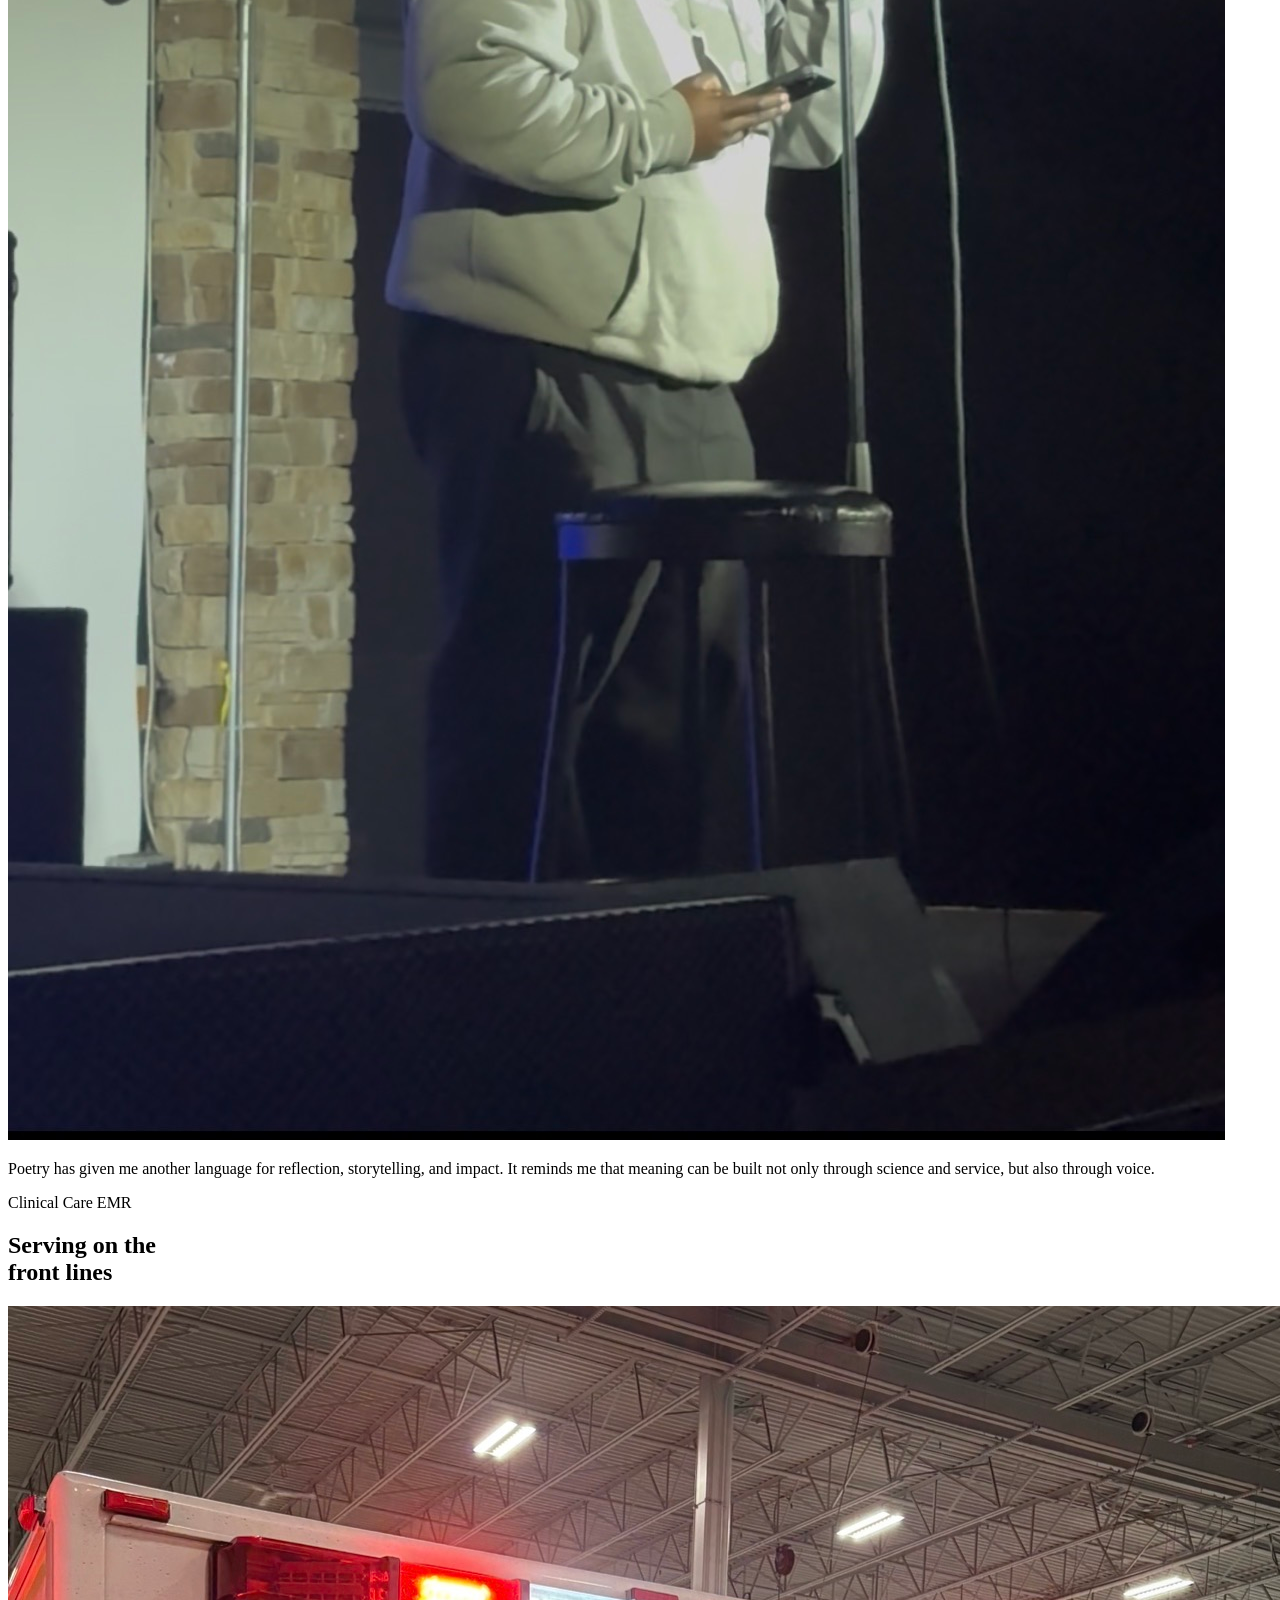
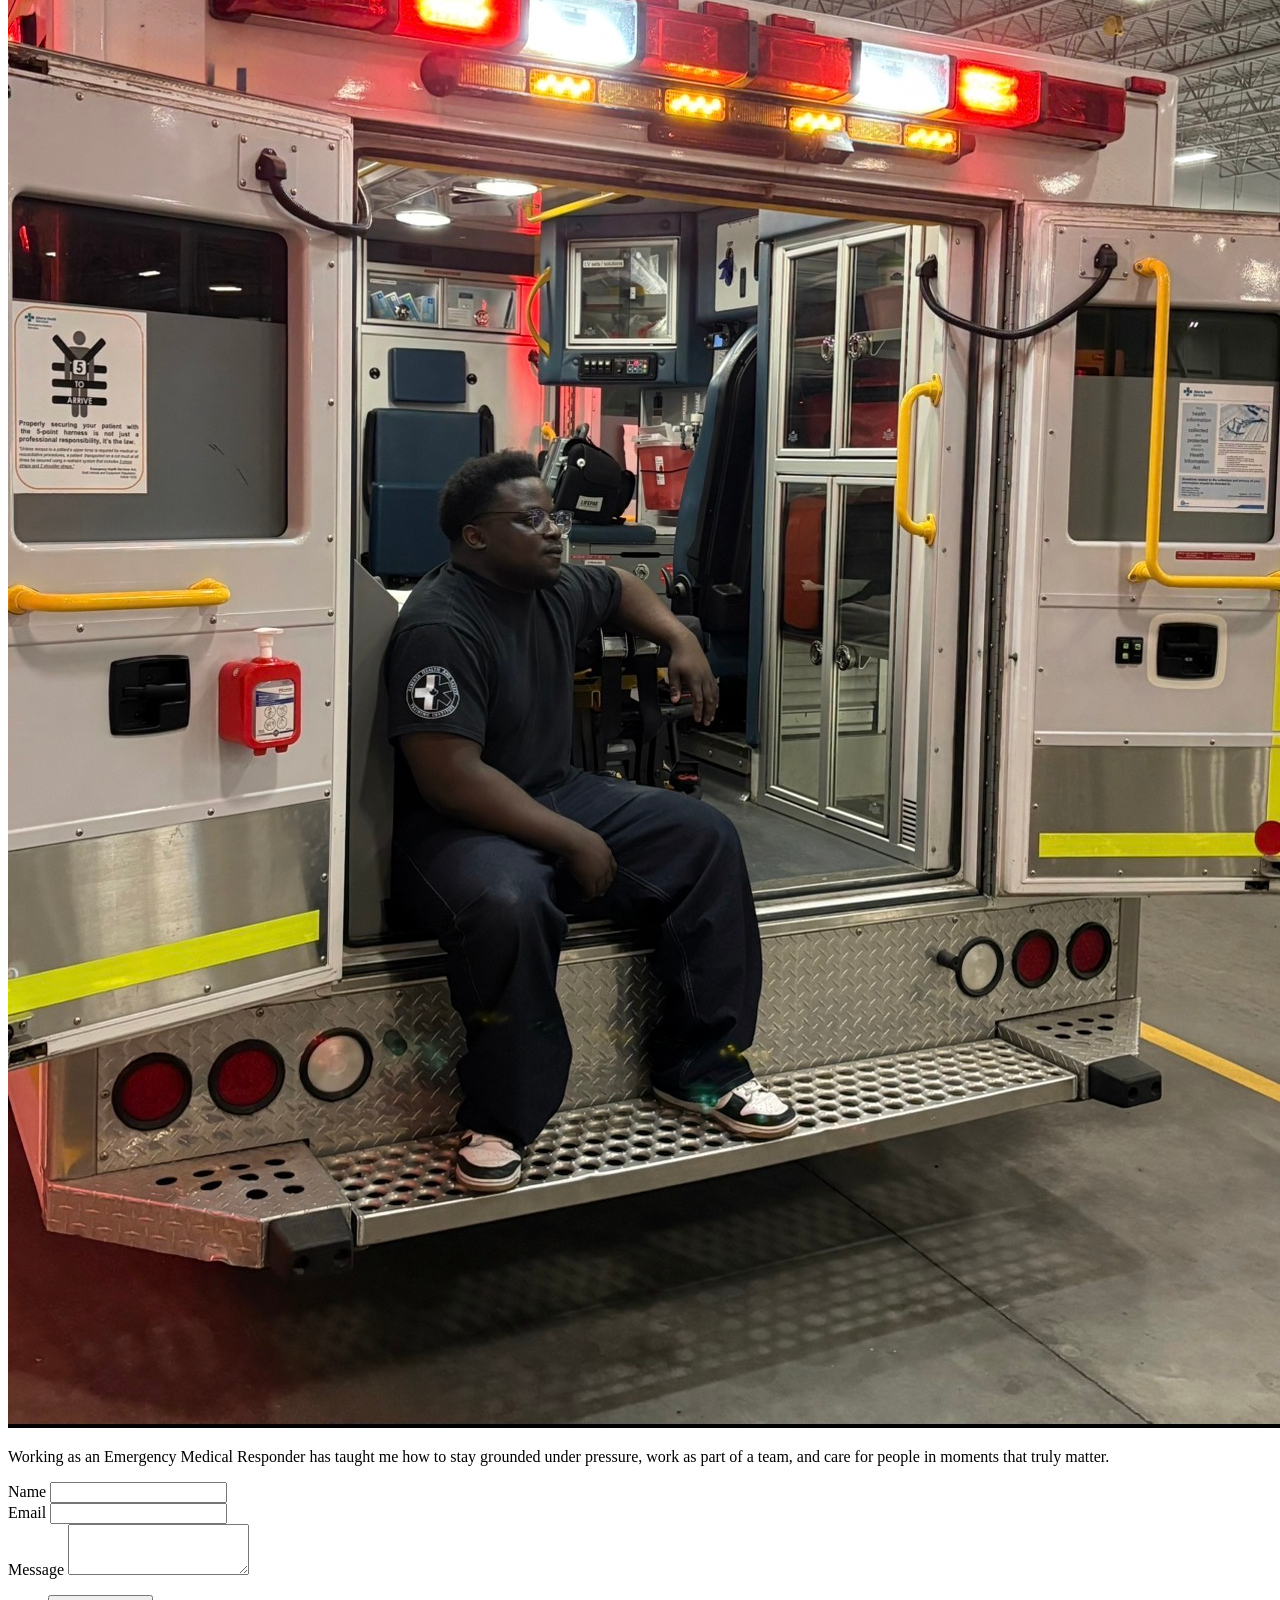
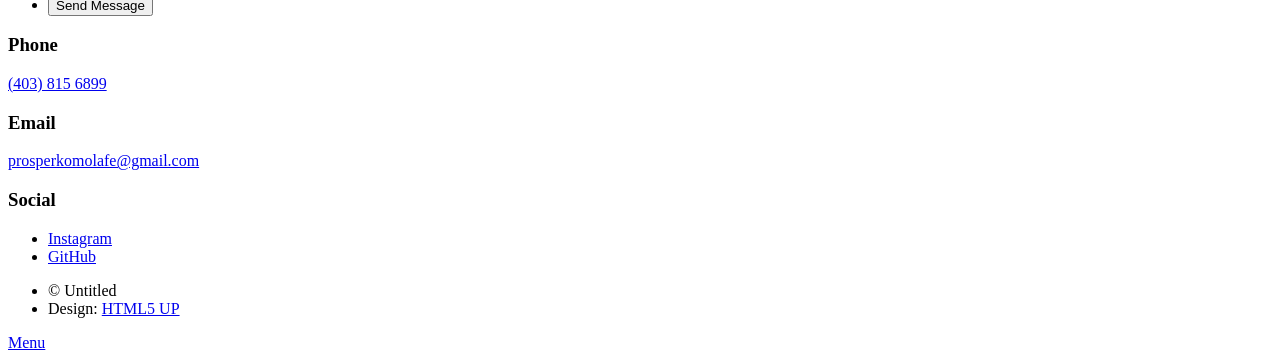
==== commit d6b8cb10: "Update index.html - changed beginning sentence in featured" ====
--- a/index.html
+++ b/index.html
@@ -61,7 +61,7 @@
 									<span class="date">About</span>
 									<h2><a href="https://www.linkedin.com/in/prosper-komolafe-6783982a4/">Life at the intersection<br />
 									of health, research, and impact</a></h2>
-									<p>I am a University of Calgary student in Exercise and Health Physiology, an Emergency Medical Responder, and a researcher driven by a commitment to health equity. My work explores how science, systems, and community can come together to create meaningful change in healthcare and beyond.</p>
+									<p>I believe that we are a mosaic of all our experiences, a museum of moments that shape who we become. These are some of my key moments that continue to shape who I am.</p>
 								</header>
 								<a href="#" class="image main"><img src="images/pic01.jpg" alt="" /></a>
 								
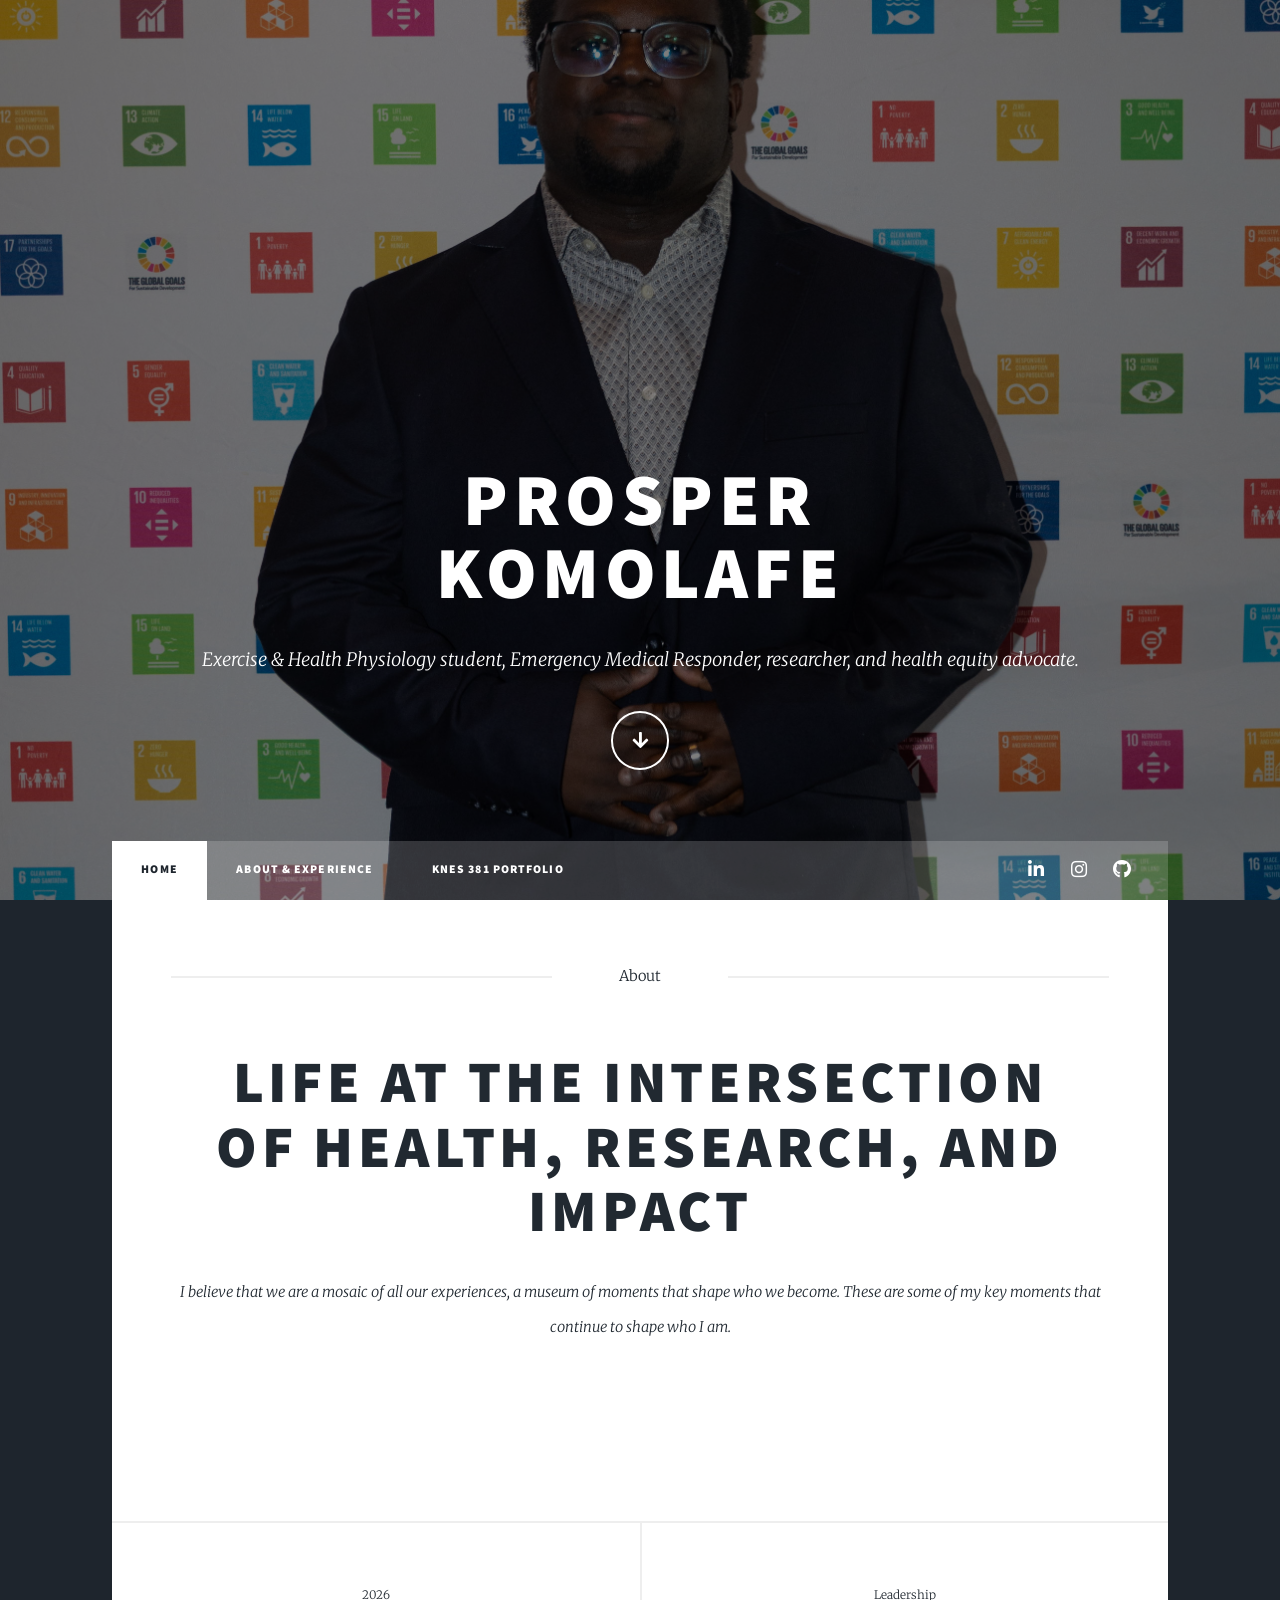
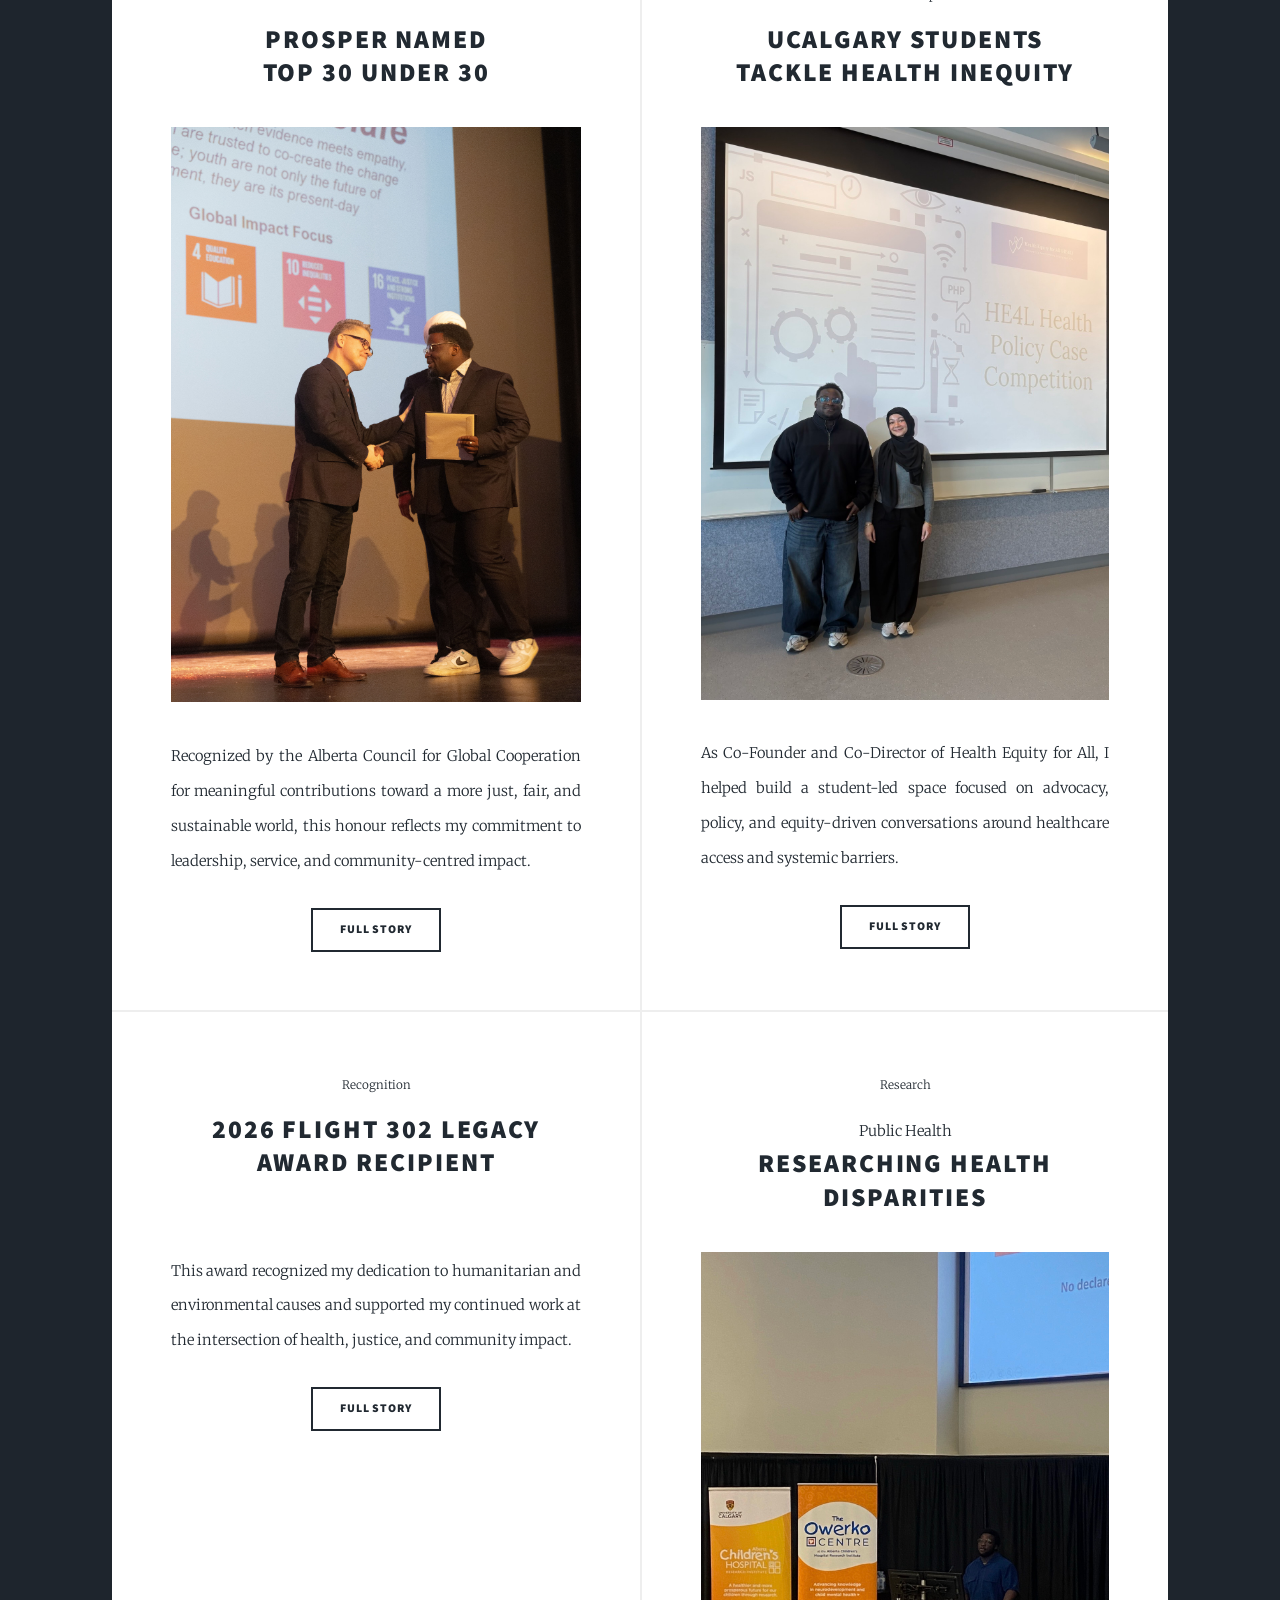
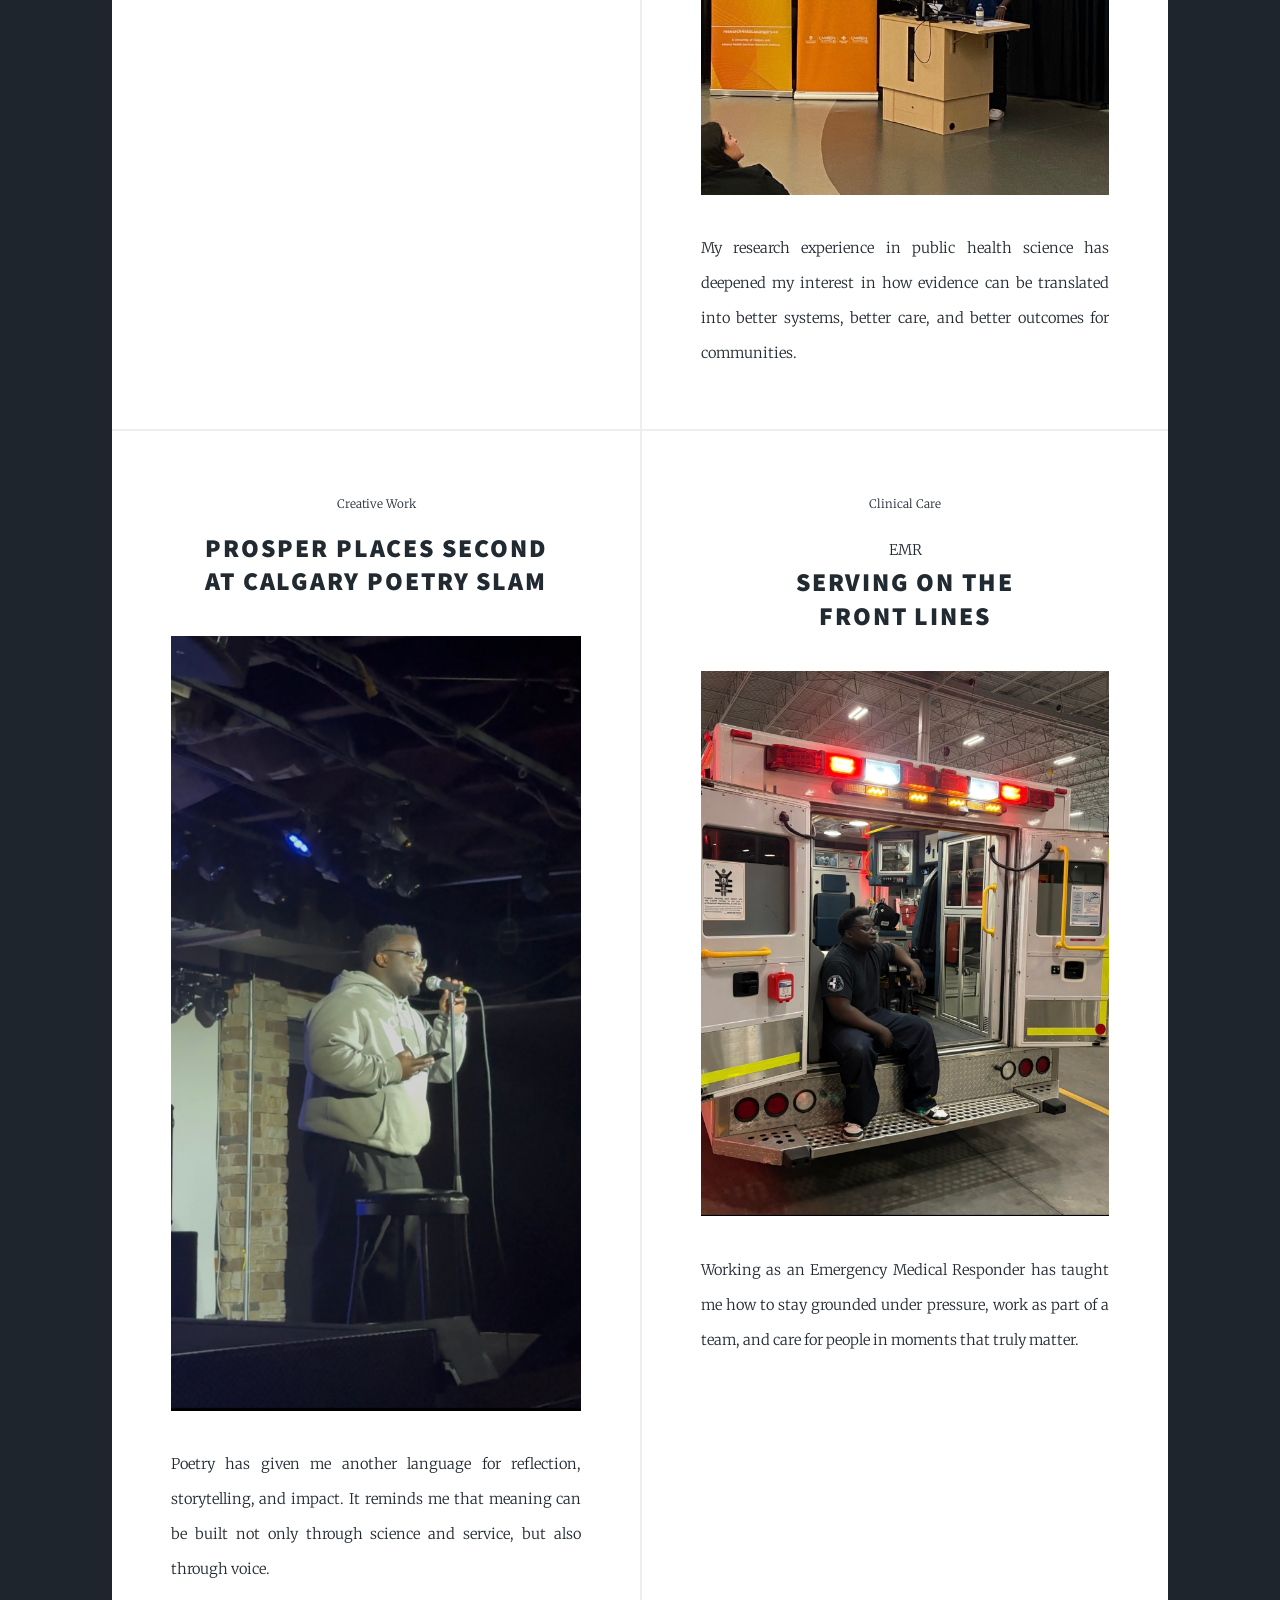
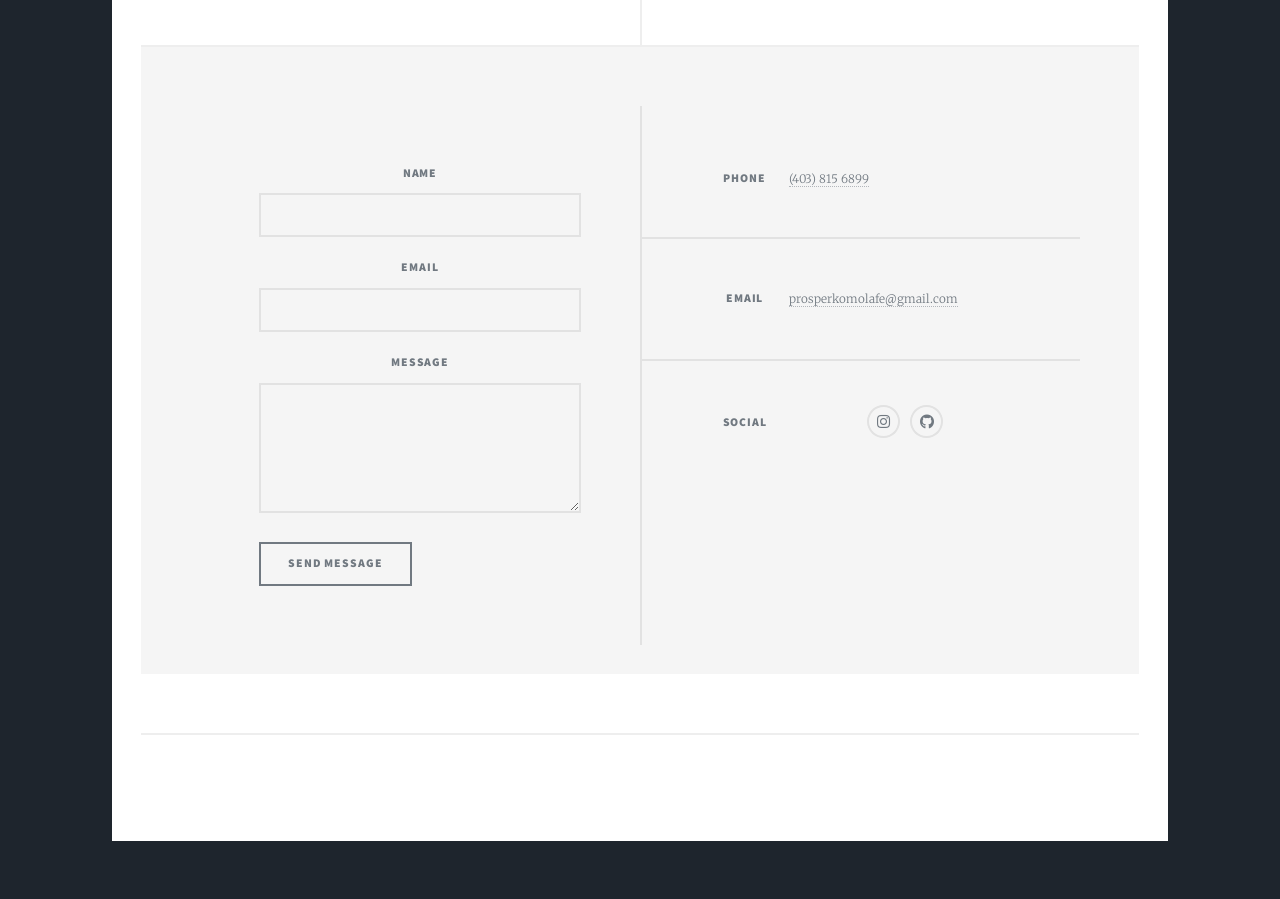
==== commit 34b7e210: "Update index.html - removed improper code" ====
--- a/index.html
+++ b/index.html
@@ -14,7 +14,6 @@
 	</head>
 	<body class="is-preload">
 
-<article style="background-image: url('images/IMG_2207.jpeg'); background-size: cover; background-position: center;">
 
 		<!-- Wrapper -->
 			<div id="wrapper" class="fade-in">
--- a/assets/css/main.css
+++ b/assets/css/main.css
@@ -1,4689 +1,4714 @@
-@import url(fontawesome-all.min.css);
-@import url("https://fonts.googleapis.com/css?family=Merriweather:300,700,300italic,700italic|Source+Sans+Pro:900");
-
+@import url(fontawesome-all.min.css);
+@import url("https://fonts.googleapis.com/css?family=Merriweather:300,700,300italic,700italic|Source+Sans+Pro:900");
+
 /*
 	Massively by HTML5 UP
 	html5up.net | @ajlkn
 	Free for personal and commercial use under the CCA 3.0 license (html5up.net/license)
-*/
-
-html, body, div, span, applet, object,
-iframe, h1, h2, h3, h4, h5, h6, p, blockquote,
-pre, a, abbr, acronym, address, big, cite,
-code, del, dfn, em, img, ins, kbd, q, s, samp,
-small, strike, strong, sub, sup, tt, var, b,
-u, i, center, dl, dt, dd, ol, ul, li, fieldset,
-form, label, legend, table, caption, tbody,
-tfoot, thead, tr, th, td, article, aside,
-canvas, details, embed, figure, figcaption,
-footer, header, hgroup, menu, nav, output, ruby,
-section, summary, time, mark, audio, video {
-	margin: 0;
-	padding: 0;
-	border: 0;
-	font-size: 100%;
-	font: inherit;
-	vertical-align: baseline;}
-
-article, aside, details, figcaption, figure,
-footer, header, hgroup, menu, nav, section {
-	display: block;}
-
-body {
-	line-height: 1;
-}
-
-ol, ul {
-	list-style: none;
-}
-
-blockquote, q {
-	quotes: none;
-}
-
-	blockquote:before, blockquote:after, q:before, q:after {
-		content: '';
-		content: none;
-	}
-
-table {
-	border-collapse: collapse;
-	border-spacing: 0;
-}
-
-body {
-	-webkit-text-size-adjust: none;
-}
-
-mark {
-	background-color: transparent;
-	color: inherit;
-}
-
-input::-moz-focus-inner {
-	border: 0;
-	padding: 0;
-}
-
-input, select, textarea {
-	-moz-appearance: none;
-	-webkit-appearance: none;
-	-ms-appearance: none;
-	appearance: none;
-}
-
-/* Basic */
-
-	@-ms-viewport {
-		width: device-width;
-	}
-
-	body {
-		-ms-overflow-style: scrollbar;
-	}
-
-	@media screen and (max-width: 480px) {
-
-		html, body {
-			min-width: 320px;
-		}
-
-	}
-
-	html {
-		box-sizing: border-box;
-	}
-
-	*, *:before, *:after {
-		box-sizing: inherit;
-	}
-
-	body {
-		background-color: #1e252d;
-	}
-
-		body.is-preload *, body.is-preload *:before, body.is-preload *:after {
-			-moz-animation: none !important;
-			-webkit-animation: none !important;
-			-ms-animation: none !important;
-			animation: none !important;
-			-moz-transition: none !important;
-			-webkit-transition: none !important;
-			-ms-transition: none !important;
-			transition: none !important;
-		}
-
-/* Type */
-
-	html {
-		font-size: 16pt;
-	}
-
-		@media screen and (max-width: 1680px) {
-
-			html {
-				font-size: 12pt;
-			}
-
-		}
-
-		@media screen and (max-width: 1280px) {
-
-			html {
-				font-size: 11pt;
-			}
-
-		}
-
-		@media screen and (max-width: 360px) {
-
-			html {
-				font-size: 10pt;
-			}
-
-		}
-
-	body {
-		color: #212931;
-	}
-
-	body, input, select, textarea {
-		font-family: "Merriweather", Georgia, serif;
-		font-weight: 300;
-		font-size: 1rem;
-		line-height: 2.375;
-	}
-
-	a {
-		-moz-transition: color 0.2s ease-in-out, background-color 0.2s ease-in-out, border-color 0.2s ease-in-out, box-shadow 0.2s ease-in-out;
-		-webkit-transition: color 0.2s ease-in-out, background-color 0.2s ease-in-out, border-color 0.2s ease-in-out, box-shadow 0.2s ease-in-out;
-		-ms-transition: color 0.2s ease-in-out, background-color 0.2s ease-in-out, border-color 0.2s ease-in-out, box-shadow 0.2s ease-in-out;
-		transition: color 0.2s ease-in-out, background-color 0.2s ease-in-out, border-color 0.2s ease-in-out, box-shadow 0.2s ease-in-out;
-		border-bottom: dotted 1px;
-		text-decoration: none;
-	}
-
-		a:hover {
-			border-bottom-color: transparent;
-		}
-
-	strong, b {
-		font-weight: 600;
-	}
-
-	em, i {
-		font-style: italic;
-	}
-
-	p {
-		text-align: justify;
-		margin: 0 0 2rem 0;
-	}
-
-	h1, h2, h3, h4, h5, h6 {
-		font-family: "Source Sans Pro", Helvetica, sans-serif;
-		font-weight: 900;
-		line-height: 1.5;
-		letter-spacing: 0.075em;
-		text-transform: uppercase;
-		margin: 0 0 1rem 0;
-	}
-
-		h1 a, h2 a, h3 a, h4 a, h5 a, h6 a {
-			border-bottom: 0;
-			color: inherit;
-			text-decoration: none;
-		}
-
-	h1 {
-		font-size: 4rem;
-		line-height: 1.1;
-		margin: 0 0 2rem 0;
-	}
-
-	h2 {
-		font-size: 1.75rem;
-		line-height: 1.3;
-		margin: 0 0 1.5rem 0;
-	}
-
-	h3 {
-		font-size: 1.25rem;
-		margin: 0 0 1.5rem 0;
-	}
-
-	h4 {
-		font-size: 1rem;
-	}
-
-	h5 {
-		font-size: 0.9rem;
-	}
-
-	h6 {
-		font-size: 0.8rem;
-	}
-
-	sub {
-		font-size: 0.8rem;
-		position: relative;
-		top: 0.5rem;
-	}
-
-	sup {
-		font-size: 0.8rem;
-		position: relative;
-		top: -0.5rem;
-	}
-
-	blockquote {
-		border-left: solid 4px;
-		font-style: italic;
-		margin: 0 0 2rem 0;
-		padding: 0.5rem 0 0.5rem 2rem;
-	}
-
-	code {
-		border: solid 2px;
-		font-family: "Courier New", monospace;
-		font-size: 0.9rem;
-		margin: 0 0.25rem;
-		padding: 0.25rem 0.65rem;
-	}
-
-	pre {
-		-webkit-overflow-scrolling: touch;
-		font-family: "Courier New", monospace;
-		font-size: 0.9rem;
-		margin: 0 0 2rem 0;
-	}
-
-		pre code {
-			display: block;
-			line-height: 1.75;
-			padding: 1rem 1.5rem;
-			overflow-x: auto;
-		}
-
-	hr {
-		border: 0;
-		border-bottom: solid 2px;
-		margin: 3rem 0;
-	}
-
-		hr.major {
-			margin: 5rem 0;
-		}
-
-	.align-left {
-		text-align: left;
-	}
-
-	.align-center {
-		text-align: center;
-	}
-
-	.align-right {
-		text-align: right;
-	}
-
-	input, select, textarea {
-		color: #212931;
-	}
-
-	a {
-		color: #212931;
-		border-bottom-color: rgba(33, 41, 49, 0.5);
-	}
-
-		a:hover {
-			border-bottom-color: transparent;
-			color: #18bfef !important;
-		}
-
-	strong, b {
-		color: #212931;
-	}
-
-	h1, h2, h3, h4, h5, h6 {
-		color: #212931;
-	}
-
-	blockquote {
-		border-left-color: #eeeeee;
-	}
-
-	code {
-		background: rgba(220, 220, 220, 0.25);
-		border-color: #eeeeee;
-	}
-
-	hr {
-		border-bottom-color: #eeeeee;
-	}
-
-/* Row */
-
-	.row {
-		display: flex;
-		flex-wrap: wrap;
-		box-sizing: border-box;
-		align-items: stretch;
-	}
-
-		.row > * {
-			box-sizing: border-box;
-		}
-
-		.row.gtr-uniform > * > :last-child {
-			margin-bottom: 0;
-		}
-
-		.row.aln-left {
-			justify-content: flex-start;
-		}
-
-		.row.aln-center {
-			justify-content: center;
-		}
-
-		.row.aln-right {
-			justify-content: flex-end;
-		}
-
-		.row.aln-top {
-			align-items: flex-start;
-		}
-
-		.row.aln-middle {
-			align-items: center;
-		}
-
-		.row.aln-bottom {
-			align-items: flex-end;
-		}
-
-		.row > .imp {
-			order: -1;
-		}
-
-		.row > .col-1 {
-			width: 8.33333%;
-		}
-
-		.row > .off-1 {
-			margin-left: 8.33333%;
-		}
-
-		.row > .col-2 {
-			width: 16.66667%;
-		}
-
-		.row > .off-2 {
-			margin-left: 16.66667%;
-		}
-
-		.row > .col-3 {
-			width: 25%;
-		}
-
-		.row > .off-3 {
-			margin-left: 25%;
-		}
-
-		.row > .col-4 {
-			width: 33.33333%;
-		}
-
-		.row > .off-4 {
-			margin-left: 33.33333%;
-		}
-
-		.row > .col-5 {
-			width: 41.66667%;
-		}
-
-		.row > .off-5 {
-			margin-left: 41.66667%;
-		}
-
-		.row > .col-6 {
-			width: 50%;
-		}
-
-		.row > .off-6 {
-			margin-left: 50%;
-		}
-
-		.row > .col-7 {
-			width: 58.33333%;
-		}
-
-		.row > .off-7 {
-			margin-left: 58.33333%;
-		}
-
-		.row > .col-8 {
-			width: 66.66667%;
-		}
-
-		.row > .off-8 {
-			margin-left: 66.66667%;
-		}
-
-		.row > .col-9 {
-			width: 75%;
-		}
-
-		.row > .off-9 {
-			margin-left: 75%;
-		}
-
-		.row > .col-10 {
-			width: 83.33333%;
-		}
-
-		.row > .off-10 {
-			margin-left: 83.33333%;
-		}
-
-		.row > .col-11 {
-			width: 91.66667%;
-		}
-
-		.row > .off-11 {
-			margin-left: 91.66667%;
-		}
-
-		.row > .col-12 {
-			width: 100%;
-		}
-
-		.row > .off-12 {
-			margin-left: 100%;
-		}
-
-		.row.gtr-0 {
-			margin-top: 0;
-			margin-left: 0rem;
-		}
-
-			.row.gtr-0 > * {
-				padding: 0 0 0 0rem;
-			}
-
-			.row.gtr-0.gtr-uniform {
-				margin-top: 0rem;
-			}
-
-				.row.gtr-0.gtr-uniform > * {
-					padding-top: 0rem;
-				}
-
-		.row.gtr-25 {
-			margin-top: 0;
-			margin-left: -0.375rem;
-		}
-
-			.row.gtr-25 > * {
-				padding: 0 0 0 0.375rem;
-			}
-
-			.row.gtr-25.gtr-uniform {
-				margin-top: -0.375rem;
-			}
-
-				.row.gtr-25.gtr-uniform > * {
-					padding-top: 0.375rem;
-				}
-
-		.row.gtr-50 {
-			margin-top: 0;
-			margin-left: -0.75rem;
-		}
-
-			.row.gtr-50 > * {
-				padding: 0 0 0 0.75rem;
-			}
-
-			.row.gtr-50.gtr-uniform {
-				margin-top: -0.75rem;
-			}
-
-				.row.gtr-50.gtr-uniform > * {
-					padding-top: 0.75rem;
-				}
-
-		.row {
-			margin-top: 0;
-			margin-left: -1.5rem;
-		}
-
-			.row > * {
-				padding: 0 0 0 1.5rem;
-			}
-
-			.row.gtr-uniform {
-				margin-top: -1.5rem;
-			}
-
-				.row.gtr-uniform > * {
-					padding-top: 1.5rem;
-				}
-
-		.row.gtr-150 {
-			margin-top: 0;
-			margin-left: -2.25rem;
-		}
-
-			.row.gtr-150 > * {
-				padding: 0 0 0 2.25rem;
-			}
-
-			.row.gtr-150.gtr-uniform {
-				margin-top: -2.25rem;
-			}
-
-				.row.gtr-150.gtr-uniform > * {
-					padding-top: 2.25rem;
-				}
-
-		.row.gtr-200 {
-			margin-top: 0;
-			margin-left: -3rem;
-		}
-
-			.row.gtr-200 > * {
-				padding: 0 0 0 3rem;
-			}
-
-			.row.gtr-200.gtr-uniform {
-				margin-top: -3rem;
-			}
-
-				.row.gtr-200.gtr-uniform > * {
-					padding-top: 3rem;
-				}
-
-		@media screen and (max-width: 1680px) {
-
-			.row {
-				display: flex;
-				flex-wrap: wrap;
-				box-sizing: border-box;
-				align-items: stretch;
-			}
-
-				.row > * {
-					box-sizing: border-box;
-				}
-
-				.row.gtr-uniform > * > :last-child {
-					margin-bottom: 0;
-				}
-
-				.row.aln-left {
-					justify-content: flex-start;
-				}
-
-				.row.aln-center {
-					justify-content: center;
-				}
-
-				.row.aln-right {
-					justify-content: flex-end;
-				}
-
-				.row.aln-top {
-					align-items: flex-start;
-				}
-
-				.row.aln-middle {
-					align-items: center;
-				}
-
-				.row.aln-bottom {
-					align-items: flex-end;
-				}
-
-				.row > .imp-xlarge {
-					order: -1;
-				}
-
-				.row > .col-1-xlarge {
-					width: 8.33333%;
-				}
-
-				.row > .off-1-xlarge {
-					margin-left: 8.33333%;
-				}
-
-				.row > .col-2-xlarge {
-					width: 16.66667%;
-				}
-
-				.row > .off-2-xlarge {
-					margin-left: 16.66667%;
-				}
-
-				.row > .col-3-xlarge {
-					width: 25%;
-				}
-
-				.row > .off-3-xlarge {
-					margin-left: 25%;
-				}
-
-				.row > .col-4-xlarge {
-					width: 33.33333%;
-				}
-
-				.row > .off-4-xlarge {
-					margin-left: 33.33333%;
-				}
-
-				.row > .col-5-xlarge {
-					width: 41.66667%;
-				}
-
-				.row > .off-5-xlarge {
-					margin-left: 41.66667%;
-				}
-
-				.row > .col-6-xlarge {
-					width: 50%;
-				}
-
-				.row > .off-6-xlarge {
-					margin-left: 50%;
-				}
-
-				.row > .col-7-xlarge {
-					width: 58.33333%;
-				}
-
-				.row > .off-7-xlarge {
-					margin-left: 58.33333%;
-				}
-
-				.row > .col-8-xlarge {
-					width: 66.66667%;
-				}
-
-				.row > .off-8-xlarge {
-					margin-left: 66.66667%;
-				}
-
-				.row > .col-9-xlarge {
-					width: 75%;
-				}
-
-				.row > .off-9-xlarge {
-					margin-left: 75%;
-				}
-
-				.row > .col-10-xlarge {
-					width: 83.33333%;
-				}
-
-				.row > .off-10-xlarge {
-					margin-left: 83.33333%;
-				}
-
-				.row > .col-11-xlarge {
-					width: 91.66667%;
-				}
-
-				.row > .off-11-xlarge {
-					margin-left: 91.66667%;
-				}
-
-				.row > .col-12-xlarge {
-					width: 100%;
-				}
-
-				.row > .off-12-xlarge {
-					margin-left: 100%;
-				}
-
-				.row.gtr-0 {
-					margin-top: 0;
-					margin-left: 0rem;
-				}
-
-					.row.gtr-0 > * {
-						padding: 0 0 0 0rem;
-					}
-
-					.row.gtr-0.gtr-uniform {
-						margin-top: 0rem;
-					}
-
-						.row.gtr-0.gtr-uniform > * {
-							padding-top: 0rem;
-						}
-
-				.row.gtr-25 {
-					margin-top: 0;
-					margin-left: -0.375rem;
-				}
-
-					.row.gtr-25 > * {
-						padding: 0 0 0 0.375rem;
-					}
-
-					.row.gtr-25.gtr-uniform {
-						margin-top: -0.375rem;
-					}
-
-						.row.gtr-25.gtr-uniform > * {
-							padding-top: 0.375rem;
-						}
-
-				.row.gtr-50 {
-					margin-top: 0;
-					margin-left: -0.75rem;
-				}
-
-					.row.gtr-50 > * {
-						padding: 0 0 0 0.75rem;
-					}
-
-					.row.gtr-50.gtr-uniform {
-						margin-top: -0.75rem;
-					}
-
-						.row.gtr-50.gtr-uniform > * {
-							padding-top: 0.75rem;
-						}
-
-				.row {
-					margin-top: 0;
-					margin-left: -1.5rem;
-				}
-
-					.row > * {
-						padding: 0 0 0 1.5rem;
-					}
-
-					.row.gtr-uniform {
-						margin-top: -1.5rem;
-					}
-
-						.row.gtr-uniform > * {
-							padding-top: 1.5rem;
-						}
-
-				.row.gtr-150 {
-					margin-top: 0;
-					margin-left: -2.25rem;
-				}
-
-					.row.gtr-150 > * {
-						padding: 0 0 0 2.25rem;
-					}
-
-					.row.gtr-150.gtr-uniform {
-						margin-top: -2.25rem;
-					}
-
-						.row.gtr-150.gtr-uniform > * {
-							padding-top: 2.25rem;
-						}
-
-				.row.gtr-200 {
-					margin-top: 0;
-					margin-left: -3rem;
-				}
-
-					.row.gtr-200 > * {
-						padding: 0 0 0 3rem;
-					}
-
-					.row.gtr-200.gtr-uniform {
-						margin-top: -3rem;
-					}
-
-						.row.gtr-200.gtr-uniform > * {
-							padding-top: 3rem;
-						}
-
-		}
-
-		@media screen and (max-width: 1280px) {
-
-			.row {
-				display: flex;
-				flex-wrap: wrap;
-				box-sizing: border-box;
-				align-items: stretch;
-			}
-
-				.row > * {
-					box-sizing: border-box;
-				}
-
-				.row.gtr-uniform > * > :last-child {
-					margin-bottom: 0;
-				}
-
-				.row.aln-left {
-					justify-content: flex-start;
-				}
-
-				.row.aln-center {
-					justify-content: center;
-				}
-
-				.row.aln-right {
-					justify-content: flex-end;
-				}
-
-				.row.aln-top {
-					align-items: flex-start;
-				}
-
-				.row.aln-middle {
-					align-items: center;
-				}
-
-				.row.aln-bottom {
-					align-items: flex-end;
-				}
-
-				.row > .imp-large {
-					order: -1;
-				}
-
-				.row > .col-1-large {
-					width: 8.33333%;
-				}
-
-				.row > .off-1-large {
-					margin-left: 8.33333%;
-				}
-
-				.row > .col-2-large {
-					width: 16.66667%;
-				}
-
-				.row > .off-2-large {
-					margin-left: 16.66667%;
-				}
-
-				.row > .col-3-large {
-					width: 25%;
-				}
-
-				.row > .off-3-large {
-					margin-left: 25%;
-				}
-
-				.row > .col-4-large {
-					width: 33.33333%;
-				}
-
-				.row > .off-4-large {
-					margin-left: 33.33333%;
-				}
-
-				.row > .col-5-large {
-					width: 41.66667%;
-				}
-
-				.row > .off-5-large {
-					margin-left: 41.66667%;
-				}
-
-				.row > .col-6-large {
-					width: 50%;
-				}
-
-				.row > .off-6-large {
-					margin-left: 50%;
-				}
-
-				.row > .col-7-large {
-					width: 58.33333%;
-				}
-
-				.row > .off-7-large {
-					margin-left: 58.33333%;
-				}
-
-				.row > .col-8-large {
-					width: 66.66667%;
-				}
-
-				.row > .off-8-large {
-					margin-left: 66.66667%;
-				}
-
-				.row > .col-9-large {
-					width: 75%;
-				}
-
-				.row > .off-9-large {
-					margin-left: 75%;
-				}
-
-				.row > .col-10-large {
-					width: 83.33333%;
-				}
-
-				.row > .off-10-large {
-					margin-left: 83.33333%;
-				}
-
-				.row > .col-11-large {
-					width: 91.66667%;
-				}
-
-				.row > .off-11-large {
-					margin-left: 91.66667%;
-				}
-
-				.row > .col-12-large {
-					width: 100%;
-				}
-
-				.row > .off-12-large {
-					margin-left: 100%;
-				}
-
-				.row.gtr-0 {
-					margin-top: 0;
-					margin-left: 0rem;
-				}
-
-					.row.gtr-0 > * {
-						padding: 0 0 0 0rem;
-					}
-
-					.row.gtr-0.gtr-uniform {
-						margin-top: 0rem;
-					}
-
-						.row.gtr-0.gtr-uniform > * {
-							padding-top: 0rem;
-						}
-
-				.row.gtr-25 {
-					margin-top: 0;
-					margin-left: -0.375rem;
-				}
-
-					.row.gtr-25 > * {
-						padding: 0 0 0 0.375rem;
-					}
-
-					.row.gtr-25.gtr-uniform {
-						margin-top: -0.375rem;
-					}
-
-						.row.gtr-25.gtr-uniform > * {
-							padding-top: 0.375rem;
-						}
-
-				.row.gtr-50 {
-					margin-top: 0;
-					margin-left: -0.75rem;
-				}
-
-					.row.gtr-50 > * {
-						padding: 0 0 0 0.75rem;
-					}
-
-					.row.gtr-50.gtr-uniform {
-						margin-top: -0.75rem;
-					}
-
-						.row.gtr-50.gtr-uniform > * {
-							padding-top: 0.75rem;
-						}
-
-				.row {
-					margin-top: 0;
-					margin-left: -1.5rem;
-				}
-
-					.row > * {
-						padding: 0 0 0 1.5rem;
-					}
-
-					.row.gtr-uniform {
-						margin-top: -1.5rem;
-					}
-
-						.row.gtr-uniform > * {
-							padding-top: 1.5rem;
-						}
-
-				.row.gtr-150 {
-					margin-top: 0;
-					margin-left: -2.25rem;
-				}
-
-					.row.gtr-150 > * {
-						padding: 0 0 0 2.25rem;
-					}
-
-					.row.gtr-150.gtr-uniform {
-						margin-top: -2.25rem;
-					}
-
-						.row.gtr-150.gtr-uniform > * {
-							padding-top: 2.25rem;
-						}
-
-				.row.gtr-200 {
-					margin-top: 0;
-					margin-left: -3rem;
-				}
-
-					.row.gtr-200 > * {
-						padding: 0 0 0 3rem;
-					}
-
-					.row.gtr-200.gtr-uniform {
-						margin-top: -3rem;
-					}
-
-						.row.gtr-200.gtr-uniform > * {
-							padding-top: 3rem;
-						}
-
-		}
-
-		@media screen and (max-width: 980px) {
-
-			.row {
-				display: flex;
-				flex-wrap: wrap;
-				box-sizing: border-box;
-				align-items: stretch;
-			}
-
-				.row > * {
-					box-sizing: border-box;
-				}
-
-				.row.gtr-uniform > * > :last-child {
-					margin-bottom: 0;
-				}
-
-				.row.aln-left {
-					justify-content: flex-start;
-				}
-
-				.row.aln-center {
-					justify-content: center;
-				}
-
-				.row.aln-right {
-					justify-content: flex-end;
-				}
-
-				.row.aln-top {
-					align-items: flex-start;
-				}
-
-				.row.aln-middle {
-					align-items: center;
-				}
-
-				.row.aln-bottom {
-					align-items: flex-end;
-				}
-
-				.row > .imp-medium {
-					order: -1;
-				}
-
-				.row > .col-1-medium {
-					width: 8.33333%;
-				}
-
-				.row > .off-1-medium {
-					margin-left: 8.33333%;
-				}
-
-				.row > .col-2-medium {
-					width: 16.66667%;
-				}
-
-				.row > .off-2-medium {
-					margin-left: 16.66667%;
-				}
-
-				.row > .col-3-medium {
-					width: 25%;
-				}
-
-				.row > .off-3-medium {
-					margin-left: 25%;
-				}
-
-				.row > .col-4-medium {
-					width: 33.33333%;
-				}
-
-				.row > .off-4-medium {
-					margin-left: 33.33333%;
-				}
-
-				.row > .col-5-medium {
-					width: 41.66667%;
-				}
-
-				.row > .off-5-medium {
-					margin-left: 41.66667%;
-				}
-
-				.row > .col-6-medium {
-					width: 50%;
-				}
-
-				.row > .off-6-medium {
-					margin-left: 50%;
-				}
-
-				.row > .col-7-medium {
-					width: 58.33333%;
-				}
-
-				.row > .off-7-medium {
-					margin-left: 58.33333%;
-				}
-
-				.row > .col-8-medium {
-					width: 66.66667%;
-				}
-
-				.row > .off-8-medium {
-					margin-left: 66.66667%;
-				}
-
-				.row > .col-9-medium {
-					width: 75%;
-				}
-
-				.row > .off-9-medium {
-					margin-left: 75%;
-				}
-
-				.row > .col-10-medium {
-					width: 83.33333%;
-				}
-
-				.row > .off-10-medium {
-					margin-left: 83.33333%;
-				}
-
-				.row > .col-11-medium {
-					width: 91.66667%;
-				}
-
-				.row > .off-11-medium {
-					margin-left: 91.66667%;
-				}
-
-				.row > .col-12-medium {
-					width: 100%;
-				}
-
-				.row > .off-12-medium {
-					margin-left: 100%;
-				}
-
-				.row.gtr-0 {
-					margin-top: 0;
-					margin-left: 0rem;
-				}
-
-					.row.gtr-0 > * {
-						padding: 0 0 0 0rem;
-					}
-
-					.row.gtr-0.gtr-uniform {
-						margin-top: 0rem;
-					}
-
-						.row.gtr-0.gtr-uniform > * {
-							padding-top: 0rem;
-						}
-
-				.row.gtr-25 {
-					margin-top: 0;
-					margin-left: -0.375rem;
-				}
-
-					.row.gtr-25 > * {
-						padding: 0 0 0 0.375rem;
-					}
-
-					.row.gtr-25.gtr-uniform {
-						margin-top: -0.375rem;
-					}
-
-						.row.gtr-25.gtr-uniform > * {
-							padding-top: 0.375rem;
-						}
-
-				.row.gtr-50 {
-					margin-top: 0;
-					margin-left: -0.75rem;
-				}
-
-					.row.gtr-50 > * {
-						padding: 0 0 0 0.75rem;
-					}
-
-					.row.gtr-50.gtr-uniform {
-						margin-top: -0.75rem;
-					}
-
-						.row.gtr-50.gtr-uniform > * {
-							padding-top: 0.75rem;
-						}
-
-				.row {
-					margin-top: 0;
-					margin-left: -1.5rem;
-				}
-
-					.row > * {
-						padding: 0 0 0 1.5rem;
-					}
-
-					.row.gtr-uniform {
-						margin-top: -1.5rem;
-					}
-
-						.row.gtr-uniform > * {
-							padding-top: 1.5rem;
-						}
-
-				.row.gtr-150 {
-					margin-top: 0;
-					margin-left: -2.25rem;
-				}
-
-					.row.gtr-150 > * {
-						padding: 0 0 0 2.25rem;
-					}
-
-					.row.gtr-150.gtr-uniform {
-						margin-top: -2.25rem;
-					}
-
-						.row.gtr-150.gtr-uniform > * {
-							padding-top: 2.25rem;
-						}
-
-				.row.gtr-200 {
-					margin-top: 0;
-					margin-left: -3rem;
-				}
-
-					.row.gtr-200 > * {
-						padding: 0 0 0 3rem;
-					}
-
-					.row.gtr-200.gtr-uniform {
-						margin-top: -3rem;
-					}
-
-						.row.gtr-200.gtr-uniform > * {
-							padding-top: 3rem;
-						}
-
-		}
-
-		@media screen and (max-width: 736px) {
-
-			.row {
-				display: flex;
-				flex-wrap: wrap;
-				box-sizing: border-box;
-				align-items: stretch;
-			}
-
-				.row > * {
-					box-sizing: border-box;
-				}
-
-				.row.gtr-uniform > * > :last-child {
-					margin-bottom: 0;
-				}
-
-				.row.aln-left {
-					justify-content: flex-start;
-				}
-
-				.row.aln-center {
-					justify-content: center;
-				}
-
-				.row.aln-right {
-					justify-content: flex-end;
-				}
-
-				.row.aln-top {
-					align-items: flex-start;
-				}
-
-				.row.aln-middle {
-					align-items: center;
-				}
-
-				.row.aln-bottom {
-					align-items: flex-end;
-				}
-
-				.row > .imp-small {
-					order: -1;
-				}
-
-				.row > .col-1-small {
-					width: 8.33333%;
-				}
-
-				.row > .off-1-small {
-					margin-left: 8.33333%;
-				}
-
-				.row > .col-2-small {
-					width: 16.66667%;
-				}
-
-				.row > .off-2-small {
-					margin-left: 16.66667%;
-				}
-
-				.row > .col-3-small {
-					width: 25%;
-				}
-
-				.row > .off-3-small {
-					margin-left: 25%;
-				}
-
-				.row > .col-4-small {
-					width: 33.33333%;
-				}
-
-				.row > .off-4-small {
-					margin-left: 33.33333%;
-				}
-
-				.row > .col-5-small {
-					width: 41.66667%;
-				}
-
-				.row > .off-5-small {
-					margin-left: 41.66667%;
-				}
-
-				.row > .col-6-small {
-					width: 50%;
-				}
-
-				.row > .off-6-small {
-					margin-left: 50%;
-				}
-
-				.row > .col-7-small {
-					width: 58.33333%;
-				}
-
-				.row > .off-7-small {
-					margin-left: 58.33333%;
-				}
-
-				.row > .col-8-small {
-					width: 66.66667%;
-				}
-
-				.row > .off-8-small {
-					margin-left: 66.66667%;
-				}
-
-				.row > .col-9-small {
-					width: 75%;
-				}
-
-				.row > .off-9-small {
-					margin-left: 75%;
-				}
-
-				.row > .col-10-small {
-					width: 83.33333%;
-				}
-
-				.row > .off-10-small {
-					margin-left: 83.33333%;
-				}
-
-				.row > .col-11-small {
-					width: 91.66667%;
-				}
-
-				.row > .off-11-small {
-					margin-left: 91.66667%;
-				}
-
-				.row > .col-12-small {
-					width: 100%;
-				}
-
-				.row > .off-12-small {
-					margin-left: 100%;
-				}
-
-				.row.gtr-0 {
-					margin-top: 0;
-					margin-left: 0rem;
-				}
-
-					.row.gtr-0 > * {
-						padding: 0 0 0 0rem;
-					}
-
-					.row.gtr-0.gtr-uniform {
-						margin-top: 0rem;
-					}
-
-						.row.gtr-0.gtr-uniform > * {
-							padding-top: 0rem;
-						}
-
-				.row.gtr-25 {
-					margin-top: 0;
-					margin-left: -0.375rem;
-				}
-
-					.row.gtr-25 > * {
-						padding: 0 0 0 0.375rem;
-					}
-
-					.row.gtr-25.gtr-uniform {
-						margin-top: -0.375rem;
-					}
-
-						.row.gtr-25.gtr-uniform > * {
-							padding-top: 0.375rem;
-						}
-
-				.row.gtr-50 {
-					margin-top: 0;
-					margin-left: -0.75rem;
-				}
-
-					.row.gtr-50 > * {
-						padding: 0 0 0 0.75rem;
-					}
-
-					.row.gtr-50.gtr-uniform {
-						margin-top: -0.75rem;
-					}
-
-						.row.gtr-50.gtr-uniform > * {
-							padding-top: 0.75rem;
-						}
-
-				.row {
-					margin-top: 0;
-					margin-left: -1.5rem;
-				}
-
-					.row > * {
-						padding: 0 0 0 1.5rem;
-					}
-
-					.row.gtr-uniform {
-						margin-top: -1.5rem;
-					}
-
-						.row.gtr-uniform > * {
-							padding-top: 1.5rem;
-						}
-
-				.row.gtr-150 {
-					margin-top: 0;
-					margin-left: -2.25rem;
-				}
-
-					.row.gtr-150 > * {
-						padding: 0 0 0 2.25rem;
-					}
-
-					.row.gtr-150.gtr-uniform {
-						margin-top: -2.25rem;
-					}
-
-						.row.gtr-150.gtr-uniform > * {
-							padding-top: 2.25rem;
-						}
-
-				.row.gtr-200 {
-					margin-top: 0;
-					margin-left: -3rem;
-				}
-
-					.row.gtr-200 > * {
-						padding: 0 0 0 3rem;
-					}
-
-					.row.gtr-200.gtr-uniform {
-						margin-top: -3rem;
-					}
-
-						.row.gtr-200.gtr-uniform > * {
-							padding-top: 3rem;
-						}
-
-		}
-
-		@media screen and (max-width: 480px) {
-
-			.row {
-				display: flex;
-				flex-wrap: wrap;
-				box-sizing: border-box;
-				align-items: stretch;
-			}
-
-				.row > * {
-					box-sizing: border-box;
-				}
-
-				.row.gtr-uniform > * > :last-child {
-					margin-bottom: 0;
-				}
-
-				.row.aln-left {
-					justify-content: flex-start;
-				}
-
-				.row.aln-center {
-					justify-content: center;
-				}
-
-				.row.aln-right {
-					justify-content: flex-end;
-				}
-
-				.row.aln-top {
-					align-items: flex-start;
-				}
-
-				.row.aln-middle {
-					align-items: center;
-				}
-
-				.row.aln-bottom {
-					align-items: flex-end;
-				}
-
-				.row > .imp-xsmall {
-					order: -1;
-				}
-
-				.row > .col-1-xsmall {
-					width: 8.33333%;
-				}
-
-				.row > .off-1-xsmall {
-					margin-left: 8.33333%;
-				}
-
-				.row > .col-2-xsmall {
-					width: 16.66667%;
-				}
-
-				.row > .off-2-xsmall {
-					margin-left: 16.66667%;
-				}
-
-				.row > .col-3-xsmall {
-					width: 25%;
-				}
-
-				.row > .off-3-xsmall {
-					margin-left: 25%;
-				}
-
-				.row > .col-4-xsmall {
-					width: 33.33333%;
-				}
-
-				.row > .off-4-xsmall {
-					margin-left: 33.33333%;
-				}
-
-				.row > .col-5-xsmall {
-					width: 41.66667%;
-				}
-
-				.row > .off-5-xsmall {
-					margin-left: 41.66667%;
-				}
-
-				.row > .col-6-xsmall {
-					width: 50%;
-				}
-
-				.row > .off-6-xsmall {
-					margin-left: 50%;
-				}
-
-				.row > .col-7-xsmall {
-					width: 58.33333%;
-				}
-
-				.row > .off-7-xsmall {
-					margin-left: 58.33333%;
-				}
-
-				.row > .col-8-xsmall {
-					width: 66.66667%;
-				}
-
-				.row > .off-8-xsmall {
-					margin-left: 66.66667%;
-				}
-
-				.row > .col-9-xsmall {
-					width: 75%;
-				}
-
-				.row > .off-9-xsmall {
-					margin-left: 75%;
-				}
-
-				.row > .col-10-xsmall {
-					width: 83.33333%;
-				}
-
-				.row > .off-10-xsmall {
-					margin-left: 83.33333%;
-				}
-
-				.row > .col-11-xsmall {
-					width: 91.66667%;
-				}
-
-				.row > .off-11-xsmall {
-					margin-left: 91.66667%;
-				}
-
-				.row > .col-12-xsmall {
-					width: 100%;
-				}
-
-				.row > .off-12-xsmall {
-					margin-left: 100%;
-				}
-
-				.row.gtr-0 {
-					margin-top: 0;
-					margin-left: 0rem;
-				}
-
-					.row.gtr-0 > * {
-						padding: 0 0 0 0rem;
-					}
-
-					.row.gtr-0.gtr-uniform {
-						margin-top: 0rem;
-					}
-
-						.row.gtr-0.gtr-uniform > * {
-							padding-top: 0rem;
-						}
-
-				.row.gtr-25 {
-					margin-top: 0;
-					margin-left: -0.375rem;
-				}
-
-					.row.gtr-25 > * {
-						padding: 0 0 0 0.375rem;
-					}
-
-					.row.gtr-25.gtr-uniform {
-						margin-top: -0.375rem;
-					}
-
-						.row.gtr-25.gtr-uniform > * {
-							padding-top: 0.375rem;
-						}
-
-				.row.gtr-50 {
-					margin-top: 0;
-					margin-left: -0.75rem;
-				}
-
-					.row.gtr-50 > * {
-						padding: 0 0 0 0.75rem;
-					}
-
-					.row.gtr-50.gtr-uniform {
-						margin-top: -0.75rem;
-					}
-
-						.row.gtr-50.gtr-uniform > * {
-							padding-top: 0.75rem;
-						}
-
-				.row {
-					margin-top: 0;
-					margin-left: -1.5rem;
-				}
-
-					.row > * {
-						padding: 0 0 0 1.5rem;
-					}
-
-					.row.gtr-uniform {
-						margin-top: -1.5rem;
-					}
-
-						.row.gtr-uniform > * {
-							padding-top: 1.5rem;
-						}
-
-				.row.gtr-150 {
-					margin-top: 0;
-					margin-left: -2.25rem;
-				}
-
-					.row.gtr-150 > * {
-						padding: 0 0 0 2.25rem;
-					}
-
-					.row.gtr-150.gtr-uniform {
-						margin-top: -2.25rem;
-					}
-
-						.row.gtr-150.gtr-uniform > * {
-							padding-top: 2.25rem;
-						}
-
-				.row.gtr-200 {
-					margin-top: 0;
-					margin-left: -3rem;
-				}
-
-					.row.gtr-200 > * {
-						padding: 0 0 0 3rem;
-					}
-
-					.row.gtr-200.gtr-uniform {
-						margin-top: -3rem;
-					}
-
-						.row.gtr-200.gtr-uniform > * {
-							padding-top: 3rem;
-						}
-
-		}
-
-		@media screen and (max-width: 360px) {
-
-			.row {
-				display: flex;
-				flex-wrap: wrap;
-				box-sizing: border-box;
-				align-items: stretch;
-			}
-
-				.row > * {
-					box-sizing: border-box;
-				}
-
-				.row.gtr-uniform > * > :last-child {
-					margin-bottom: 0;
-				}
-
-				.row.aln-left {
-					justify-content: flex-start;
-				}
-
-				.row.aln-center {
-					justify-content: center;
-				}
-
-				.row.aln-right {
-					justify-content: flex-end;
-				}
-
-				.row.aln-top {
-					align-items: flex-start;
-				}
-
-				.row.aln-middle {
-					align-items: center;
-				}
-
-				.row.aln-bottom {
-					align-items: flex-end;
-				}
-
-				.row > .imp-xxsmall {
-					order: -1;
-				}
-
-				.row > .col-1-xxsmall {
-					width: 8.33333%;
-				}
-
-				.row > .off-1-xxsmall {
-					margin-left: 8.33333%;
-				}
-
-				.row > .col-2-xxsmall {
-					width: 16.66667%;
-				}
-
-				.row > .off-2-xxsmall {
-					margin-left: 16.66667%;
-				}
-
-				.row > .col-3-xxsmall {
-					width: 25%;
-				}
-
-				.row > .off-3-xxsmall {
-					margin-left: 25%;
-				}
-
-				.row > .col-4-xxsmall {
-					width: 33.33333%;
-				}
-
-				.row > .off-4-xxsmall {
-					margin-left: 33.33333%;
-				}
-
-				.row > .col-5-xxsmall {
-					width: 41.66667%;
-				}
-
-				.row > .off-5-xxsmall {
-					margin-left: 41.66667%;
-				}
-
-				.row > .col-6-xxsmall {
-					width: 50%;
-				}
-
-				.row > .off-6-xxsmall {
-					margin-left: 50%;
-				}
-
-				.row > .col-7-xxsmall {
-					width: 58.33333%;
-				}
-
-				.row > .off-7-xxsmall {
-					margin-left: 58.33333%;
-				}
-
-				.row > .col-8-xxsmall {
-					width: 66.66667%;
-				}
-
-				.row > .off-8-xxsmall {
-					margin-left: 66.66667%;
-				}
-
-				.row > .col-9-xxsmall {
-					width: 75%;
-				}
-
-				.row > .off-9-xxsmall {
-					margin-left: 75%;
-				}
-
-				.row > .col-10-xxsmall {
-					width: 83.33333%;
-				}
-
-				.row > .off-10-xxsmall {
-					margin-left: 83.33333%;
-				}
-
-				.row > .col-11-xxsmall {
-					width: 91.66667%;
-				}
-
-				.row > .off-11-xxsmall {
-					margin-left: 91.66667%;
-				}
-
-				.row > .col-12-xxsmall {
-					width: 100%;
-				}
-
-				.row > .off-12-xxsmall {
-					margin-left: 100%;
-				}
-
-				.row.gtr-0 {
-					margin-top: 0;
-					margin-left: 0rem;
-				}
-
-					.row.gtr-0 > * {
-						padding: 0 0 0 0rem;
-					}
-
-					.row.gtr-0.gtr-uniform {
-						margin-top: 0rem;
-					}
-
-						.row.gtr-0.gtr-uniform > * {
-							padding-top: 0rem;
-						}
-
-				.row.gtr-25 {
-					margin-top: 0;
-					margin-left: -0.375rem;
-				}
-
-					.row.gtr-25 > * {
-						padding: 0 0 0 0.375rem;
-					}
-
-					.row.gtr-25.gtr-uniform {
-						margin-top: -0.375rem;
-					}
-
-						.row.gtr-25.gtr-uniform > * {
-							padding-top: 0.375rem;
-						}
-
-				.row.gtr-50 {
-					margin-top: 0;
-					margin-left: -0.75rem;
-				}
-
-					.row.gtr-50 > * {
-						padding: 0 0 0 0.75rem;
-					}
-
-					.row.gtr-50.gtr-uniform {
-						margin-top: -0.75rem;
-					}
-
-						.row.gtr-50.gtr-uniform > * {
-							padding-top: 0.75rem;
-						}
-
-				.row {
-					margin-top: 0;
-					margin-left: -1.5rem;
-				}
-
-					.row > * {
-						padding: 0 0 0 1.5rem;
-					}
-
-					.row.gtr-uniform {
-						margin-top: -1.5rem;
-					}
-
-						.row.gtr-uniform > * {
-							padding-top: 1.5rem;
-						}
-
-				.row.gtr-150 {
-					margin-top: 0;
-					margin-left: -2.25rem;
-				}
-
-					.row.gtr-150 > * {
-						padding: 0 0 0 2.25rem;
-					}
-
-					.row.gtr-150.gtr-uniform {
-						margin-top: -2.25rem;
-					}
-
-						.row.gtr-150.gtr-uniform > * {
-							padding-top: 2.25rem;
-						}
-
-				.row.gtr-200 {
-					margin-top: 0;
-					margin-left: -3rem;
-				}
-
-					.row.gtr-200 > * {
-						padding: 0 0 0 3rem;
-					}
-
-					.row.gtr-200.gtr-uniform {
-						margin-top: -3rem;
-					}
-
-						.row.gtr-200.gtr-uniform > * {
-							padding-top: 3rem;
-						}
-
-		}
-
-/* Box */
-
-	.box {
-		border: solid 2px;
-		margin-bottom: 2rem;
-		padding: 1.5rem;
-	}
-
-		.box > :last-child,
-		.box > :last-child > :last-child,
-		.box > :last-child > :last-child > :last-child {
-			margin-bottom: 0;
-		}
-
-		.box.alt {
-			border: 0;
-			border-radius: 0;
-			padding: 0;
-		}
-
-	.box {
-		border-color: #eeeeee;
-	}
-
-/* Button */
-
-	input[type="submit"],
-	input[type="reset"],
-	input[type="button"],
-	button,
-	.button {
-		-moz-appearance: none;
-		-webkit-appearance: none;
-		-ms-appearance: none;
-		appearance: none;
-		-moz-transition: background-color 0.2s ease-in-out, box-shadow 0.2s ease-in-out, color 0.2s ease-in-out;
-		-webkit-transition: background-color 0.2s ease-in-out, box-shadow 0.2s ease-in-out, color 0.2s ease-in-out;
-		-ms-transition: background-color 0.2s ease-in-out, box-shadow 0.2s ease-in-out, color 0.2s ease-in-out;
-		transition: background-color 0.2s ease-in-out, box-shadow 0.2s ease-in-out, color 0.2s ease-in-out;
-		border: 0;
-		border-radius: 0;
-		cursor: pointer;
-		display: inline-block;
-		font-family: "Source Sans Pro", Helvetica, sans-serif;
-		font-size: 0.8rem;
-		font-weight: 900;
-		letter-spacing: 0.075em;
-		height: 3rem;
-		line-height: 3rem;
-		padding: 0 2rem;
-		text-align: center;
-		text-decoration: none;
-		text-transform: uppercase;
-		white-space: nowrap;
-	}
-
-		input[type="submit"].icon:before,
-		input[type="reset"].icon:before,
-		input[type="button"].icon:before,
-		button.icon:before,
-		.button.icon:before {
-			margin-right: 0.5rem;
-		}
-
-		input[type="submit"].icon.solo,
-		input[type="reset"].icon.solo,
-		input[type="button"].icon.solo,
-		button.icon.solo,
-		.button.icon.solo {
-			position: relative;
-			width: 4rem;
-			height: 4rem;
-			line-height: 4rem;
-			border-radius: 4rem;
-			text-indent: 4rem;
-			overflow: hidden;
-			padding: 0;
-			white-space: nowrap;
-		}
-
-			input[type="submit"].icon.solo:before,
-			input[type="reset"].icon.solo:before,
-			input[type="button"].icon.solo:before,
-			button.icon.solo:before,
-			.button.icon.solo:before {
-				position: absolute;
-				display: block;
-				top: 0;
-				left: 0;
-				width: inherit;
-				height: inherit;
-				line-height: inherit;
-				font-size: 1.25rem;
-				margin-right: 0;
-				text-align: center;
-				text-indent: 0;
-			}
-
-		input[type="submit"].fit,
-		input[type="reset"].fit,
-		input[type="button"].fit,
-		button.fit,
-		.button.fit {
-			width: 100%;
-		}
-
-		input[type="submit"].small,
-		input[type="reset"].small,
-		input[type="button"].small,
-		button.small,
-		.button.small {
-			font-size: 0.7rem;
-			height: 2.5rem;
-			line-height: 2.5rem;
-			padding: 0 1.5rem;
-		}
-
-		input[type="submit"].large,
-		input[type="reset"].large,
-		input[type="button"].large,
-		button.large,
-		.button.large {
-			font-size: 0.9rem;
-			height: 3.5rem;
-			line-height: 3.5rem;
-			padding: 0 2.75rem;
-		}
-
-		@media screen and (max-width: 980px) {
-
-			input[type="submit"],
-			input[type="reset"],
-			input[type="button"],
-			button,
-			.button {
-				font-size: 0.9rem;
-				height: 3.25rem;
-				line-height: 3.25rem;
-			}
-
-				input[type="submit"].large,
-				input[type="reset"].large,
-				input[type="button"].large,
-				button.large,
-				.button.large {
-					font-size: 1rem;
-					height: 3.75rem;
-					line-height: 3.75rem;
-				}
-
-		}
-
-		input[type="submit"].disabled, input[type="submit"]:disabled,
-		input[type="reset"].disabled,
-		input[type="reset"]:disabled,
-		input[type="button"].disabled,
-		input[type="button"]:disabled,
-		button.disabled,
-		button:disabled,
-		.button.disabled,
-		.button:disabled {
-			pointer-events: none;
-			opacity: 0.25;
-		}
-
-	input[type="submit"],
-	input[type="reset"],
-	input[type="button"],
-	button,
-	.button {
-		background-color: transparent;
-		box-shadow: inset 0 0 0 2px #212931;
-		color: #212931 !important;
-	}
-
-		input[type="submit"]:hover,
-		input[type="reset"]:hover,
-		input[type="button"]:hover,
-		button:hover,
-		.button:hover {
-			box-shadow: inset 0 0 0 2px #18bfef;
-			color: #18bfef !important;
-		}
-
-		input[type="submit"].primary,
-		input[type="reset"].primary,
-		input[type="button"].primary,
-		button.primary,
-		.button.primary {
-			background-color: #212931;
-			box-shadow: none;
-			color: #ffffff !important;
-		}
-
-			input[type="submit"].primary:hover,
-			input[type="reset"].primary:hover,
-			input[type="button"].primary:hover,
-			button.primary:hover,
-			.button.primary:hover {
-				background-color: #18bfef;
-			}
-
-/* Form */
-
-	form {
-		margin: 0 0 2rem 0;
-	}
-
-		form > :last-child {
-			margin-bottom: 0;
-		}
-
-		form > .fields {
-			display: -moz-flex;
-			display: -webkit-flex;
-			display: -ms-flex;
-			display: flex;
-			-moz-flex-wrap: wrap;
-			-webkit-flex-wrap: wrap;
-			-ms-flex-wrap: wrap;
-			flex-wrap: wrap;
-			width: calc(100% + 3rem);
-			margin: -1.5rem 0 2rem -1.5rem;
-		}
-
-			form > .fields > .field {
-				-moz-flex-grow: 0;
-				-webkit-flex-grow: 0;
-				-ms-flex-grow: 0;
-				flex-grow: 0;
-				-moz-flex-shrink: 0;
-				-webkit-flex-shrink: 0;
-				-ms-flex-shrink: 0;
-				flex-shrink: 0;
-				padding: 1.5rem 0 0 1.5rem;
-				width: calc(100% - 1.5rem);
-			}
-
-				form > .fields > .field.half {
-					width: calc(50% - 0.75rem);
-				}
-
-				form > .fields > .field.third {
-					width: calc(100%/3 - 0.5rem);
-				}
-
-				form > .fields > .field.quarter {
-					width: calc(25% - 0.375rem);
-				}
-
-		@media screen and (max-width: 480px) {
-
-			form > .fields {
-				width: calc(100% + 3rem);
-				margin: -1.5rem 0 2rem -1.5rem;
-			}
-
-				form > .fields > .field {
-					padding: 1.5rem 0 0 1.5rem;
-					width: calc(100% - 1.5rem);
-				}
-
-					form > .fields > .field.half {
-						width: calc(100% - 1.5rem);
-					}
-
-					form > .fields > .field.third {
-						width: calc(100% - 1.5rem);
-					}
-
-					form > .fields > .field.quarter {
-						width: calc(100% - 1.5rem);
-					}
-
-		}
-
-	label {
-		display: block;
-		font-family: "Source Sans Pro", Helvetica, sans-serif;
-		font-weight: 900;
-		line-height: 1.5;
-		letter-spacing: 0.075em;
-		font-size: 0.8rem;
-		text-transform: uppercase;
-		margin: 0 0 0.75rem 0;
-	}
-
-		@media screen and (max-width: 980px) {
-
-			label {
-				font-size: 0.9rem;
-			}
-
-		}
-
-	input[type="text"],
-	input[type="password"],
-	input[type="email"],
-	select,
-	textarea {
-		-moz-appearance: none;
-		-webkit-appearance: none;
-		-ms-appearance: none;
-		appearance: none;
-		background: transparent;
-		border-radius: 0;
-		border: solid 2px;
-		color: inherit;
-		display: block;
-		outline: 0;
-		padding: 0 1rem;
-		text-decoration: none;
-		width: 100%;
-	}
-
-		input[type="text"]:invalid,
-		input[type="password"]:invalid,
-		input[type="email"]:invalid,
-		select:invalid,
-		textarea:invalid {
-			box-shadow: none;
-		}
-
-	select {
-		background-size: 1.25rem;
-		background-repeat: no-repeat;
-		background-position: calc(100% - 1rem) center;
-		height: 3rem;
-		padding-right: 3rem;
-		text-overflow: ellipsis;
-	}
-
-		select:focus::-ms-value {
-			background-color: transparent;
-		}
-
-		select::-ms-expand {
-			display: none;
-		}
-
-	input[type="text"],
-	input[type="password"],
-	input[type="email"],
-	select {
-		height: 3rem;
-	}
-
-	textarea {
-		padding: 0.75rem 1rem;
-	}
-
-	input[type="checkbox"],
-	input[type="radio"] {
-		-moz-appearance: none;
-		-webkit-appearance: none;
-		-ms-appearance: none;
-		appearance: none;
-		display: block;
-		float: left;
-		margin-right: -2rem;
-		opacity: 0;
-		width: 1rem;
-		z-index: -1;
-	}
-
-		input[type="checkbox"] + label,
-		input[type="radio"] + label {
-			text-decoration: none;
-			cursor: pointer;
-			display: inline-block;
-			font-size: 1rem;
-			letter-spacing: 0;
-			font-family: "Merriweather", Georgia, serif;
-			text-transform: none;
-			font-weight: 300;
-			padding-left: 2.8rem;
-			padding-right: 1rem;
-			position: relative;
-		}
-
-			input[type="checkbox"] + label:before,
-			input[type="radio"] + label:before {
-				-moz-osx-font-smoothing: grayscale;
-				-webkit-font-smoothing: antialiased;
-				display: inline-block;
-				font-style: normal;
-				font-variant: normal;
-				text-rendering: auto;
-				line-height: 1;
-				text-transform: none !important;
-				font-family: 'Font Awesome 5 Free';
-				font-weight: 900;
-			}
-
-			input[type="checkbox"] + label:before,
-			input[type="radio"] + label:before {
-				border-radius: 0;
-				border: solid 2px;
-				content: '';
-				display: inline-block;
-				font-size: 0.8rem;
-				height: 1.8rem;
-				left: 0;
-				line-height: 1.65rem;
-				position: absolute;
-				text-align: center;
-				top: -0.125rem;
-				width: 1.8rem;
-			}
-
-		input[type="checkbox"]:checked + label:before,
-		input[type="radio"]:checked + label:before {
-			content: '\f00c';
-		}
-
-	input[type="checkbox"] + label:before {
-		border-radius: 0;
-	}
-
-	input[type="radio"] + label:before {
-		border-radius: 100%;
-	}
-
-	::-webkit-input-placeholder {
-		opacity: 1.0;
-	}
-
-	:-moz-placeholder {
-		opacity: 1.0;
-	}
-
-	::-moz-placeholder {
-		opacity: 1.0;
-	}
-
-	:-ms-input-placeholder {
-		opacity: 1.0;
-	}
-
-	label {
-		color: #212931;
-	}
-
-	input[type="text"],
-	input[type="password"],
-	input[type="email"],
-	select,
-	textarea {
-		border-color: #eeeeee;
-	}
-
-		input[type="text"]:focus,
-		input[type="password"]:focus,
-		input[type="email"]:focus,
-		select:focus,
-		textarea:focus {
-			border-color: #18bfef;
-		}
-
-	select {
-		background-image: url("data:image/svg+xml;charset=utf8,%3Csvg xmlns='http://www.w3.org/2000/svg' width='40' height='40' preserveAspectRatio='none' viewBox='0 0 40 40'%3E%3Cpath d='M9.4,12.3l10.4,10.4l10.4-10.4c0.2-0.2,0.5-0.4,0.9-0.4c0.3,0,0.6,0.1,0.9,0.4l3.3,3.3c0.2,0.2,0.4,0.5,0.4,0.9 c0,0.4-0.1,0.6-0.4,0.9L20.7,31.9c-0.2,0.2-0.5,0.4-0.9,0.4c-0.3,0-0.6-0.1-0.9-0.4L4.3,17.3c-0.2-0.2-0.4-0.5-0.4-0.9 c0-0.4,0.1-0.6,0.4-0.9l3.3-3.3c0.2-0.2,0.5-0.4,0.9-0.4S9.1,12.1,9.4,12.3z' fill='%23eeeeee' /%3E%3C/svg%3E");
-	}
-
-		select option {
-			background-color: #ffffff;
-			color: #212931;
-		}
-
-	.select-wrapper:before {
-		color: #eeeeee;
-	}
-
-	input[type="checkbox"] + label,
-	input[type="radio"] + label {
-		color: #212931;
-	}
-
-		input[type="checkbox"] + label:before,
-		input[type="radio"] + label:before {
-			border-color: #eeeeee;
-		}
-
-	input[type="checkbox"]:checked + label:before,
-	input[type="radio"]:checked + label:before {
-		background-color: #212931;
-		border-color: #212931;
-		color: #ffffff;
-	}
-
-	input[type="checkbox"]:focus + label:before,
-	input[type="radio"]:focus + label:before {
-		border-color: #18bfef;
-	}
-
-	::-webkit-input-placeholder {
-		color: #909498 !important;
-	}
-
-	:-moz-placeholder {
-		color: #909498 !important;
-	}
-
-	::-moz-placeholder {
-		color: #909498 !important;
-	}
-
-	:-ms-input-placeholder {
-		color: #909498 !important;
-	}
-
-	.formerize-placeholder {
-		color: #909498 !important;
-	}
-
-/* Icon */
-
-	.icon {
-		text-decoration: none;
-		border-bottom: none;
-		position: relative;
-	}
-
-		.icon:before {
-			-moz-osx-font-smoothing: grayscale;
-			-webkit-font-smoothing: antialiased;
-			display: inline-block;
-			font-style: normal;
-			font-variant: normal;
-			text-rendering: auto;
-			line-height: 1;
-			text-transform: none !important;
-			font-family: 'Font Awesome 5 Free';
-			font-weight: 400;
-		}
-
-		.icon > .label {
-			display: none;
-		}
-
-		.icon:before {
-			line-height: inherit;
-		}
-
-		.icon.solid:before {
-			font-weight: 900;
-		}
-
-		.icon.brands:before {
-			font-family: 'Font Awesome 5 Brands';
-		}
-
-/* Image */
-
-	.image {
-		border: 0;
-		display: inline-block;
-		position: relative;
-	}
-
-		.image img {
-			display: block;
-		}
-
-		.image.left, .image.right {
-			max-width: 40%;
-		}
-
-			.image.left img, .image.right img {
-				width: 100%;
-			}
-
-		.image.left {
-			float: left;
-			margin: 0 2rem 2rem 0;
-			top: 0.75rem;
-		}
-
-		.image.right {
-			float: right;
-			margin: 0 0 2rem 2rem;
-			top: 0.75rem;
-		}
-
-		.image.fit {
-			display: block;
-			margin: 2.5rem 0;
-			width: 100%;
-		}
-
-			.image.fit:first-child {
-				margin-top: 0;
-			}
-
-			.image.fit img {
-				width: 100%;
-			}
-
-		.image.main {
-			display: block;
-			margin: 4rem 0;
-			width: 100%;
-		}
-
-			.image.main:first-child {
-				margin-top: 0;
-			}
-
-			.image.main img {
-				width: 100%;
-			}
-
-		@media screen and (max-width: 736px) {
-
-			.image.fit {
-				margin: 2rem 0;
-			}
-
-			.image.main {
-				margin: 2rem 0;
-			}
-
-		}
-
-	a.image {
-		overflow: hidden;
-	}
-
-		a.image img {
-			-moz-transition: -moz-transform 0.2s ease-out;
-			-webkit-transition: -webkit-transform 0.2s ease-out;
-			-ms-transition: -ms-transform 0.2s ease-out;
-			transition: transform 0.2s ease-out;
-		}
-
-		a.image:hover img {
-			-moz-transform: scale(1.05);
-			-webkit-transform: scale(1.05);
-			-ms-transform: scale(1.05);
-			transform: scale(1.05);
-		}
-
-/* Actions */
-
-	ul.actions {
-		display: -moz-flex;
-		display: -webkit-flex;
-		display: -ms-flex;
-		display: flex;
-		cursor: default;
-		list-style: none;
-		margin-left: -1rem;
-		padding-left: 0;
-	}
-
-		ul.actions li {
-			padding: 0 0 0 1rem;
-			vertical-align: middle;
-		}
-
-		ul.actions.special {
-			-moz-justify-content: center;
-			-webkit-justify-content: center;
-			-ms-justify-content: center;
-			justify-content: center;
-			width: 100%;
-			margin-left: 0;
-		}
-
-			ul.actions.special li:first-child {
-				padding-left: 0;
-			}
-
-		ul.actions.stacked {
-			-moz-flex-direction: column;
-			-webkit-flex-direction: column;
-			-ms-flex-direction: column;
-			flex-direction: column;
-			margin-left: 0;
-		}
-
-			ul.actions.stacked li {
-				padding: 1.3rem 0 0 0;
-			}
-
-				ul.actions.stacked li:first-child {
-					padding-top: 0;
-				}
-
-		ul.actions.fit {
-			width: calc(100% + 1rem);
-		}
-
-			ul.actions.fit li {
-				-moz-flex-grow: 1;
-				-webkit-flex-grow: 1;
-				-ms-flex-grow: 1;
-				flex-grow: 1;
-				-moz-flex-shrink: 1;
-				-webkit-flex-shrink: 1;
-				-ms-flex-shrink: 1;
-				flex-shrink: 1;
-				width: 100%;
-			}
-
-				ul.actions.fit li > * {
-					width: 100%;
-				}
-
-			ul.actions.fit.stacked {
-				width: 100%;
-			}
-
-		@media screen and (max-width: 480px) {
-
-			ul.actions:not(.fixed) {
-				-moz-flex-direction: column;
-				-webkit-flex-direction: column;
-				-ms-flex-direction: column;
-				flex-direction: column;
-				margin-left: 0;
-				width: 100% !important;
-			}
-
-				ul.actions:not(.fixed) li {
-					-moz-flex-grow: 1;
-					-webkit-flex-grow: 1;
-					-ms-flex-grow: 1;
-					flex-grow: 1;
-					-moz-flex-shrink: 1;
-					-webkit-flex-shrink: 1;
-					-ms-flex-shrink: 1;
-					flex-shrink: 1;
-					padding: 1rem 0 0 0;
-					text-align: center;
-					width: 100%;
-				}
-
-					ul.actions:not(.fixed) li > * {
-						width: 100%;
-					}
-
-					ul.actions:not(.fixed) li:first-child {
-						padding-top: 0;
-					}
-
-					ul.actions:not(.fixed) li input[type="submit"],
-					ul.actions:not(.fixed) li input[type="reset"],
-					ul.actions:not(.fixed) li input[type="button"],
-					ul.actions:not(.fixed) li button,
-					ul.actions:not(.fixed) li .button {
-						width: 100%;
-					}
-
-						ul.actions:not(.fixed) li input[type="submit"].icon:before,
-						ul.actions:not(.fixed) li input[type="reset"].icon:before,
-						ul.actions:not(.fixed) li input[type="button"].icon:before,
-						ul.actions:not(.fixed) li button.icon:before,
-						ul.actions:not(.fixed) li .button.icon:before {
-							margin-left: -0.5rem;
-						}
-
-		}
-
-/* Icons */
-
-	ul.icons {
-		cursor: default;
-		list-style: none;
-		padding-left: 0;
-	}
-
-		ul.icons li {
-			display: inline-block;
-			padding: 0 0.5rem 0 0;
-			vertical-align: middle;
-		}
-
-			ul.icons li:last-child {
-				padding-right: 0;
-			}
-
-			ul.icons li .icon:before {
-				width: 2.25rem;
-				height: 2.25rem;
-				line-height: 2.25rem;
-				display: inline-block;
-				text-align: center;
-				border-radius: 100%;
-				font-size: 1.25rem;
-			}
-
-		ul.icons.alt li .icon:before {
-			-moz-transition: color 0.2s ease-in-out, background-color 0.2s ease-in-out, border-color 0.2s ease-in-out, box-shadow 0.2s ease-in-out;
-			-webkit-transition: color 0.2s ease-in-out, background-color 0.2s ease-in-out, border-color 0.2s ease-in-out, box-shadow 0.2s ease-in-out;
-			-ms-transition: color 0.2s ease-in-out, background-color 0.2s ease-in-out, border-color 0.2s ease-in-out, box-shadow 0.2s ease-in-out;
-			transition: color 0.2s ease-in-out, background-color 0.2s ease-in-out, border-color 0.2s ease-in-out, box-shadow 0.2s ease-in-out;
-			font-size: 1rem;
-		}
-
-/* List */
-
-	ol {
-		list-style: decimal;
-		margin: 0 0 2rem 0;
-		padding-left: 1.25rem;
-	}
-
-		ol li {
-			padding-left: 0.25rem;
-		}
-
-	ul {
-		list-style: disc;
-		margin: 0 0 2rem 0;
-		padding-left: 1rem;
-	}
-
-		ul li {
-			padding-left: 0.5rem;
-		}
-
-		ul.divided {
-			list-style: none;
-			padding-left: 0;
-		}
-
-			ul.divided li {
-				border-top: solid 1px;
-				padding: 0.5rem 0;
-			}
-
-				ul.divided li:first-child {
-					border-top: 0;
-					padding-top: 0;
-				}
-
-	dl {
-		margin: 0 0 2rem 0;
-	}
-
-		dl dt {
-			display: block;
-			font-weight: 600;
-			margin: 0 0 1rem 0;
-		}
-
-		dl dd {
-			margin-left: 2rem;
-		}
-
-	ul.divided li {
-		border-top-color: #eeeeee;
-	}
-
-	ul.icons li a.icon:hover:before {
-		color: #18bfef;
-	}
-
-	ul.icons.alt li .icon:before {
-		box-shadow: inset 0 0 0 2px #eeeeee;
-	}
-
-	ul.icons.alt li a.icon:hover:before {
-		box-shadow: inset 0 0 0 2px #18bfef;
-	}
-
-/* Section/Article */
-
-	section.special, article.special {
-		text-align: center;
-	}
-
-	header {
-		cursor: default;
-	}
-
-		header > .date {
-			display: block;
-			font-size: 0.8rem;
-			height: 1;
-			margin: 0 0 1rem 0;
-			position: relative;
-		}
-
-		header > p {
-			font-style: italic;
-		}
-
-		header > h1 + p {
-			font-size: 1.1rem;
-			margin-top: -0.5rem;
-			line-height: 2;
-		}
-
-		header > h2 + p {
-			font-size: 1rem;
-			margin-top: -0.75rem;
-		}
-
-		header > h3 + p {
-			font-size: 0.9rem;
-			margin-top: -0.75rem;
-		}
-
-		header > h4 + p {
-			font-size: 0.8rem;
-			margin-top: -0.75rem;
-		}
-
-		header.major {
-			margin: 0 0 4rem 0;
-			text-align: center;
-		}
-
-			header.major > :last-child {
-				margin-bottom: 0;
-			}
-
-			header.major > p {
-				margin-top: 0;
-				text-align: center;
-			}
-
-			header.major > .date {
-				font-size: 1rem;
-				margin: 0 0 4rem 0;
-			}
-
-				header.major > .date:before, header.major > .date:after {
-					content: '';
-					display: block;
-					position: absolute;
-					top: 50%;
-					width: calc(50% - 6rem);
-					border-top: solid 2px;
-				}
-
-				header.major > .date:before {
-					left: 0;
-				}
-
-				header.major > .date:after {
-					right: 0;
-				}
-
-		@media screen and (max-width: 980px) {
-
-			header br {
-				display: none;
-			}
-
-		}
-
-		@media screen and (max-width: 736px) {
-
-			header.major {
-				margin: 0 0 2rem 0;
-			}
-
-		}
-
-	header.major .date:before, header.major .date:after {
-		border-top-color: #eeeeee;
-	}
-
-/* Table */
-
-	.table-wrapper {
-		-webkit-overflow-scrolling: touch;
-		overflow-x: auto;
-	}
-
-	table {
-		margin: 0 0 2rem 0;
-		width: 100%;
-	}
-
-		table tbody tr {
-			border: solid 1px;
-			border-left: 0;
-			border-right: 0;
-		}
-
-		table td {
-			padding: 0.75rem 0.75rem;
-		}
-
-		table th {
-			font-family: "Source Sans Pro", Helvetica, sans-serif;
-			font-size: 0.8rem;
-			font-weight: 900;
-			letter-spacing: 0.075em;
-			line-height: 1.5;
-			padding: 0 0.75rem 0.75rem 0.75rem;
-			text-align: left;
-			text-transform: uppercase;
-		}
-
-			@media screen and (max-width: 980px) {
-
-				table th {
-					font-size: 0.9rem;
-				}
-
-			}
-
-		table thead {
-			border-bottom: solid 2px;
-		}
-
-		table tfoot {
-			border-top: solid 2px;
-		}
-
-		table.alt {
-			border-collapse: separate;
-		}
-
-			table.alt tbody tr td {
-				border: solid 1px;
-				border-left-width: 0;
-				border-top-width: 0;
-			}
-
-				table.alt tbody tr td:first-child {
-					border-left-width: 1px;
-				}
-
-			table.alt tbody tr:first-child td {
-				border-top-width: 1px;
-			}
-
-			table.alt thead {
-				border-bottom: 0;
-			}
-
-			table.alt tfoot {
-				border-top: 0;
-			}
-
-	table tbody tr {
-		border-color: #eeeeee;
-	}
-
-		table tbody tr:nth-child(2n + 1) {
-			background-color: rgba(220, 220, 220, 0.25);
-		}
-
-	table th {
-		color: #212931;
-	}
-
-	table thead {
-		border-bottom-color: #eeeeee;
-	}
-
-	table tfoot {
-		border-top-color: #eeeeee;
-	}
-
-	table.alt tbody tr td {
-		border-color: #eeeeee;
-	}
-
-/* Pagination */
-
-	.pagination {
-		display: -moz-inline-flex;
-		display: -webkit-inline-flex;
-		display: -ms-inline-flex;
-		display: inline-flex;
-		-moz-user-select: none;
-		-webkit-user-select: none;
-		-ms-user-select: none;
-		user-select: none;
-		cursor: default;
-		list-style: none;
-		margin: 0 0 2rem 2px;
-		padding: 0;
-	}
-
-		.pagination a, .pagination span {
-			-moz-transition: background-color 0.2s ease-in-out, border-color 0.2s ease-in-out, box-shadow 0.2s ease-in-out, color 0.2s ease-in-out;
-			-webkit-transition: background-color 0.2s ease-in-out, border-color 0.2s ease-in-out, box-shadow 0.2s ease-in-out, color 0.2s ease-in-out;
-			-ms-transition: background-color 0.2s ease-in-out, border-color 0.2s ease-in-out, box-shadow 0.2s ease-in-out, color 0.2s ease-in-out;
-			transition: background-color 0.2s ease-in-out, border-color 0.2s ease-in-out, box-shadow 0.2s ease-in-out, color 0.2s ease-in-out;
-			border: solid 2px;
-			display: inline-block;
-			font-family: "Source Sans Pro", Helvetica, sans-serif;
-			font-size: 0.8rem;
-			font-weight: 900;
-			height: 3rem;
-			letter-spacing: 0.075em;
-			line-height: calc(3rem - 4px);
-			margin-left: -2px;
-			min-width: 3rem;
-			position: relative;
-			text-align: center;
-			text-decoration: none;
-			text-transform: uppercase;
-		}
-
-		.pagination .next, .pagination .previous {
-			text-decoration: none;
-			padding: 0 1.75rem;
-		}
-
-			.pagination .next:before, .pagination .previous:before {
-				-moz-osx-font-smoothing: grayscale;
-				-webkit-font-smoothing: antialiased;
-				display: inline-block;
-				font-style: normal;
-				font-variant: normal;
-				text-rendering: auto;
-				line-height: 1;
-				text-transform: none !important;
-				font-family: 'Font Awesome 5 Free';
-				font-weight: 900;
-			}
-
-			.pagination .next:before, .pagination .previous:before {
-				display: inline-block;
-				color: inherit !important;
-				line-height: inherit;
-			}
-
-		.pagination .previous:before {
-			content: '\f104';
-			margin-right: 0.9375em;
-		}
-
-		.pagination .next:before {
-			content: '\f105';
-			float: right;
-			margin-left: 0.9375em;
-		}
-
-		@media screen and (max-width: 980px) {
-
-			.pagination a, .pagination span {
-				font-size: 0.9rem;
-			}
-
-		}
-
-		@media screen and (max-width: 480px) {
-
-			.pagination .page, .pagination .extra {
-				display: none;
-			}
-
-		}
-
-	.pagination a, .pagination span {
-		border-color: #eeeeee;
-	}
-
-	.pagination a {
-		color: #212931 !important;
-	}
-
-		.pagination a:hover {
-			color: #18bfef !important;
-			border-color: #18bfef;
-			z-index: 1;
-		}
-
-			.pagination a:hover + a,
-			.pagination a:hover + span {
-				border-left-color: #18bfef;
-			}
-
-		.pagination a.active {
-			background-color: #eeeeee;
-		}
-
-	.pagination span {
-		color: #eeeeee;
-	}
-
-/* Wrapper */
-
-	#wrapper {
-		-moz-transition: opacity 0.5s ease;
-		-webkit-transition: opacity 0.5s ease;
-		-ms-transition: opacity 0.5s ease;
-		transition: opacity 0.5s ease;
-		position: relative;
-		z-index: 1;
-		overflow: hidden;
-	}
-
-		#wrapper > .bg {
-			position: absolute;
-			top: 0;
-			left: 0;
-			width: 100%;
-			height: 100%;
-			background-color: #212931;
-			background-image: url("../../images/overlay.png"), linear-gradient(0deg, rgba(0, 0, 0, 0.1), rgba(0, 0, 0, 0.1)), url("../../images/bg.jpg");
-			background-size: auto,								auto,														100% auto;
-			background-position: center,								center,														top center;
-			background-repeat: repeat,								no-repeat,													no-repeat;
-			background-attachment: scroll,								scroll,														scroll;
-			z-index: -1;
-		}
-
-			#wrapper > .bg.fixed {
-				position: fixed;
-				width: 100vw;
-				height: 100vh;
-			}
-
-		#wrapper.fade-in:before {
-			pointer-events: none;
-			-moz-transition: opacity 1s ease-in-out;
-			-webkit-transition: opacity 1s ease-in-out;
-			-ms-transition: opacity 1s ease-in-out;
-			transition: opacity 1s ease-in-out;
-			-moz-transition-delay: 0.75s;
-			-webkit-transition-delay: 0.75s;
-			-ms-transition-delay: 0.75s;
-			transition-delay: 0.75s;
-			background: #1e252d;
-			content: '';
-			display: block;
-			height: 100%;
-			left: 0;
-			opacity: 0;
-			position: fixed;
-			top: 0;
-			width: 100%;
-		}
-
-		body.is-preload #wrapper.fade-in:before {
-			opacity: 1;
-		}
-
-		@media screen and (orientation: portrait) {
-
-			#wrapper > .bg {
-				background-size: auto,								auto,														auto 175%;
-			}
-
-		}
-
-/* Intro */
-
-	#intro {
-		color: #ffffff;
-		padding: 8rem 4rem 6rem 4rem ;
-		-moz-align-items: center;
-		-webkit-align-items: center;
-		-ms-align-items: center;
-		align-items: center;
-		display: -moz-flex;
-		display: -webkit-flex;
-		display: -ms-flex;
-		display: flex;
-		-moz-flex-direction: column;
-		-webkit-flex-direction: column;
-		-ms-flex-direction: column;
-		flex-direction: column;
-		-moz-justify-content: -moz-flex-end;
-		-webkit-justify-content: -webkit-flex-end;
-		-ms-justify-content: -ms-flex-end;
-		justify-content: flex-end;
-		-moz-transition: opacity 1s ease, -moz-transform 1s ease;
-		-webkit-transition: opacity 1s ease, -webkit-transform 1s ease;
-		-ms-transition: opacity 1s ease, -ms-transform 1s ease;
-		transition: opacity 1s ease, transform 1s ease;
-		position: relative;
-		cursor: default;
-		text-align: center;
-		z-index: 1;
-		min-height: 100vh;
-	}
-
-		#intro input, #intro select, #intro textarea {
-			color: #ffffff;
-		}
-
-		#intro a {
-			color: #ffffff;
-			border-bottom-color: rgba(255, 255, 255, 0.5);
-		}
-
-			#intro a:hover {
-				border-bottom-color: transparent;
-				color: #18bfef !important;
-			}
-
-		#intro strong, #intro b {
-			color: #ffffff;
-		}
-
-		#intro h1, #intro h2, #intro h3, #intro h4, #intro h5, #intro h6 {
-			color: #ffffff;
-		}
-
-		#intro blockquote {
-			border-left-color: #ffffff;
-		}
-
-		#intro code {
-			background: rgba(255, 255, 255, 0.075);
-			border-color: #ffffff;
-		}
-
-		#intro hr {
-			border-bottom-color: #ffffff;
-		}
-
-		#intro input[type="submit"],
-		#intro input[type="reset"],
-		#intro input[type="button"],
-		#intro button,
-		#intro .button {
-			background-color: transparent;
-			box-shadow: inset 0 0 0 2px #ffffff;
-			color: #ffffff !important;
-		}
-
-			#intro input[type="submit"]:hover,
-			#intro input[type="reset"]:hover,
-			#intro input[type="button"]:hover,
-			#intro button:hover,
-			#intro .button:hover {
-				box-shadow: inset 0 0 0 2px #18bfef;
-				color: #18bfef !important;
-			}
-
-			#intro input[type="submit"].primary,
-			#intro input[type="reset"].primary,
-			#intro input[type="button"].primary,
-			#intro button.primary,
-			#intro .button.primary {
-				background-color: #ffffff;
-				box-shadow: none;
-				color: #1e252d !important;
-			}
-
-				#intro input[type="submit"].primary:hover,
-				#intro input[type="reset"].primary:hover,
-				#intro input[type="button"].primary:hover,
-				#intro button.primary:hover,
-				#intro .button.primary:hover {
-					background-color: #18bfef;
-				}
-
-		#intro h1 {
-			font-size: 5rem;
-			line-height: 1;
-		}
-
-		#intro p {
-			font-size: 1.25rem;
-			font-style: italic;
-			margin-top: -0.25rem;
-			text-align: center;
-		}
-
-		#intro + #header {
-			margin-top: -20rem;
-		}
-
-			#intro + #header .logo {
-				-moz-transform: translateY(2rem);
-				-webkit-transform: translateY(2rem);
-				-ms-transform: translateY(2rem);
-				transform: translateY(2rem);
-				opacity: 0;
-				visibility: hidden;
-			}
-
-		#intro.hidden {
-			pointer-events: none;
-			-moz-transform: translateY(2rem);
-			-webkit-transform: translateY(2rem);
-			-ms-transform: translateY(2rem);
-			transform: translateY(2rem);
-			-moz-transition: opacity 0.5s ease, -moz-transform 0.5s ease, visibility 0.5s;
-			-webkit-transition: opacity 0.5s ease, -webkit-transform 0.5s ease, visibility 0.5s;
-			-ms-transition: opacity 0.5s ease, -ms-transform 0.5s ease, visibility 0.5s;
-			transition: opacity 0.5s ease, transform 0.5s ease, visibility 0.5s;
-			opacity: 0;
-			visibility: hidden;
-		}
-
-			#intro.hidden + #header .logo {
-				-moz-transform: translateY(0);
-				-webkit-transform: translateY(0);
-				-ms-transform: translateY(0);
-				transform: translateY(0);
-				opacity: 1;
-				visibility: visible;
-			}
-
-		body.is-preload #intro {
-			-moz-transform: translateY(2rem);
-			-webkit-transform: translateY(2rem);
-			-ms-transform: translateY(2rem);
-			transform: translateY(2rem);
-			opacity: 0;
-		}
-
-			body.is-preload #intro:not(.hidden) + #header + #nav {
-				-moz-transform: translateY(4rem);
-				-webkit-transform: translateY(4rem);
-				-ms-transform: translateY(4rem);
-				transform: translateY(4rem);
-				opacity: 0;
-			}
-
-		@media screen and (max-width: 980px) {
-
-			#intro {
-				padding: 4rem 4rem 2rem 4rem ;
-				min-height: 90vh;
-			}
-
-				#intro p br {
-					display: none;
-				}
-
-				#intro + #header {
-					margin-top: -14rem;
-				}
-
-		}
-
-		@media screen and (max-width: 736px) {
-
-			#intro {
-				padding: 3rem 2rem 1rem 2rem ;
-				min-height: 80vh;
-			}
-
-				#intro h1 {
-					font-size: 3.25rem;
-					line-height: 1.1;
-					margin-bottom: 1rem;
-				}
-
-				#intro p {
-					font-size: 1rem;
-					margin-top: 0rem;
-				}
-
-				#intro .actions {
-					display: none;
-				}
-
-		}
-
-/* Header */
-
-	#header {
-		color: #ffffff;
-		-moz-align-items: center;
-		-webkit-align-items: center;
-		-ms-align-items: center;
-		align-items: center;
-		display: -moz-flex;
-		display: -webkit-flex;
-		display: -ms-flex;
-		display: flex;
-		-moz-flex-direction: column;
-		-webkit-flex-direction: column;
-		-ms-flex-direction: column;
-		flex-direction: column;
-		-moz-justify-content: -moz-flex-end;
-		-webkit-justify-content: -webkit-flex-end;
-		-ms-justify-content: -ms-flex-end;
-		justify-content: flex-end;
-		pointer-events: none;
-		-moz-user-select: none;
-		-webkit-user-select: none;
-		-ms-user-select: none;
-		user-select: none;
-		height: 20rem;
-		padding-bottom: 8rem;
-		position: relative;
-		text-align: center;
-		z-index: 2;
-	}
-
-		#header input, #header select, #header textarea {
-			color: #ffffff;
-		}
-
-		#header a {
-			color: #ffffff;
-			border-bottom-color: rgba(255, 255, 255, 0.5);
-		}
-
-			#header a:hover {
-				border-bottom-color: transparent;
-				color: #18bfef !important;
-			}
-
-		#header strong, #header b {
-			color: #ffffff;
-		}
-
-		#header h1, #header h2, #header h3, #header h4, #header h5, #header h6 {
-			color: #ffffff;
-		}
-
-		#header blockquote {
-			border-left-color: #ffffff;
-		}
-
-		#header code {
-			background: rgba(255, 255, 255, 0.075);
-			border-color: #ffffff;
-		}
-
-		#header hr {
-			border-bottom-color: #ffffff;
-		}
-
-		#header .logo {
-			-moz-transition: border-color 0.2s ease-in-out, color 0.2s ease-in-out, opacity 0.5s ease, -moz-transform 0.5s ease, visibility 0.5s;
-			-webkit-transition: border-color 0.2s ease-in-out, color 0.2s ease-in-out, opacity 0.5s ease, -webkit-transform 0.5s ease, visibility 0.5s;
-			-ms-transition: border-color 0.2s ease-in-out, color 0.2s ease-in-out, opacity 0.5s ease, -ms-transform 0.5s ease, visibility 0.5s;
-			transition: border-color 0.2s ease-in-out, color 0.2s ease-in-out, opacity 0.5s ease, transform 0.5s ease, visibility 0.5s;
-			pointer-events: auto;
-			border-style: solid;
-			border-color: #ffffff;
-			border-width: 5px !important;
-			font-family: "Source Sans Pro", Helvetica, sans-serif;
-			font-size: 2.25rem;
-			font-weight: 900;
-			letter-spacing: 0.075em;
-			line-height: 1;
-			padding: 1rem 1.75rem;
-			text-transform: uppercase;
-			visibility: visible;
-		}
-
-			#header .logo:hover {
-				border-color: #18bfef !important;
-				color: #18bfef !important;
-			}
-
-		@media screen and (max-width: 980px) {
-
-			#header {
-				height: 14rem;
-				padding-bottom: 4rem;
-			}
-
-		}
-
-		@media screen and (max-width: 736px) {
-
-			#header {
-				padding-bottom: 3rem;
-			}
-
-				#header .logo {
-					font-size: 1.75rem;
-					border-width: 3px !important;
-				}
-
-		}
-
-/* Nav */
-
-	#nav {
-		color: #ffffff;
-		display: -moz-flex;
-		display: -webkit-flex;
-		display: -ms-flex;
-		display: flex;
-		-moz-transition: -moz-transform 1s ease, opacity 1s ease;
-		-webkit-transition: -webkit-transform 1s ease, opacity 1s ease;
-		-ms-transition: -ms-transform 1s ease, opacity 1s ease;
-		transition: transform 1s ease, opacity 1s ease;
-		background: rgba(255, 255, 255, 0.175);
-		height: 4rem;
-		line-height: 4rem;
-		margin: -4rem auto 0 auto;
-		overflow: hidden;
-		padding: 0 2rem 0 0;
-		position: relative;
-		width: calc(100% - 4rem);
-		max-width: 72rem;
-		z-index: 2;
-	}
-
-		#nav ul.divided li {
-			border-top-color: #ffffff;
-		}
-
-		#nav ul.icons li a.icon:hover:before {
-			color: #18bfef;
-		}
-
-		#nav ul.icons.alt li .icon:before {
-			box-shadow: inset 0 0 0 2px #ffffff;
-		}
-
-		#nav ul.icons.alt li a.icon:hover:before {
-			box-shadow: inset 0 0 0 2px #18bfef;
-		}
-
-		#nav input, #nav select, #nav textarea {
-			color: #ffffff;
-		}
-
-		#nav a {
-			color: #ffffff;
-			border-bottom-color: rgba(255, 255, 255, 0.5);
-		}
-
-			#nav a:hover {
-				border-bottom-color: transparent;
-				color: #18bfef !important;
-			}
-
-		#nav strong, #nav b {
-			color: #ffffff;
-		}
-
-		#nav h1, #nav h2, #nav h3, #nav h4, #nav h5, #nav h6 {
-			color: #ffffff;
-		}
-
-		#nav blockquote {
-			border-left-color: #ffffff;
-		}
-
-		#nav code {
-			background: rgba(255, 255, 255, 0.075);
-			border-color: #ffffff;
-		}
-
-		#nav hr {
-			border-bottom-color: #ffffff;
-		}
-
-		#nav ul.links {
-			display: -moz-flex;
-			display: -webkit-flex;
-			display: -ms-flex;
-			display: flex;
-			-moz-flex-grow: 1;
-			-webkit-flex-grow: 1;
-			-ms-flex-grow: 1;
-			flex-grow: 1;
-			-moz-flex-shrink: 1;
-			-webkit-flex-shrink: 1;
-			-ms-flex-shrink: 1;
-			flex-shrink: 1;
-			font-family: "Source Sans Pro", Helvetica, sans-serif;
-			font-weight: 900;
-			letter-spacing: 0.075em;
-			list-style: none;
-			margin-bottom: 0;
-			padding-left: 0;
-			text-transform: uppercase;
-		}
-
-			#nav ul.links li {
-				display: block;
-				padding-left: 0;
-			}
-
-				#nav ul.links li a {
-					-moz-transition: background-color 0.2s ease-in-out, color 0.2s ease-in-out;
-					-webkit-transition: background-color 0.2s ease-in-out, color 0.2s ease-in-out;
-					-ms-transition: background-color 0.2s ease-in-out, color 0.2s ease-in-out;
-					transition: background-color 0.2s ease-in-out, color 0.2s ease-in-out;
-					display: block;
-					font-size: 0.8rem;
-					outline: none;
-					padding: 0 2rem;
-				}
-
-					#nav ul.links li a:hover {
-						color: inherit !important;
-						background-color: rgba(255, 255, 255, 0.1);
-					}
-
-				#nav ul.links li.active {
-					background-color: #ffffff;
-				}
-
-					#nav ul.links li.active a {
-						color: #1e252d;
-					}
-
-						#nav ul.links li.active a:hover {
-							color: #18bfef !important;
-						}
-
-		#nav ul.icons {
-			-moz-flex-grow: 0;
-			-webkit-flex-grow: 0;
-			-ms-flex-grow: 0;
-			flex-grow: 0;
-			-moz-flex-shrink: 0;
-			-webkit-flex-shrink: 0;
-			-ms-flex-shrink: 0;
-			flex-shrink: 0;
-			margin-bottom: 0;
-		}
-
-		@media screen and (max-width: 980px) {
-
-			#nav {
-				display: none;
-			}
-
-		}
-
-/* Main */
-
-	#main {
-		background-color: #ffffff;
-		position: relative;
-		margin: 0 auto;
-		width: calc(100% - 4rem);
-		max-width: 72rem;
-		z-index: 2;
-	}
-
-		#main > * {
-			padding: 4rem 4rem 2rem 4rem ;
-			border-top: solid 2px #eeeeee;
-			margin: 0;
-		}
-
-			#main > *:first-child {
-				border-top: 0;
-			}
-
-		#main > footer {
-			text-align: center;
-		}
-
-		#main > .post {
-			padding: 8rem 8rem 6rem 8rem ;
-		}
-
-			#main > .post header.major > .date {
-				margin-top: -2rem;
-			}
-
-			#main > .post header.major > h1, #main > .post header.major h2 {
-				font-size: 4rem;
-				line-height: 1.1;
-				margin: 0 0 2rem 0;
-			}
-
-			#main > .post.featured {
-				text-align: center;
-			}
-
-			@media screen and (max-width: 1280px) {
-
-				#main > .post {
-					padding: 6rem 4rem 4rem 4rem ;
-				}
-
-			}
-
-			@media screen and (max-width: 736px) {
-
-				#main > .post {
-					padding: 4rem 2rem 2rem 2rem ;
-				}
-
-					#main > .post header.major > .date {
-						margin-top: -1rem;
-						margin-bottom: 2rem;
-					}
-
-					#main > .post header.major > h1, #main > .post header.major h2 {
-						font-size: 2.5rem;
-						line-height: 1.2;
-						margin: 0 0 1.5rem 0;
-					}
-
-			}
-
-		#main > .posts {
-			display: -moz-flex;
-			display: -webkit-flex;
-			display: -ms-flex;
-			display: flex;
-			-moz-flex-wrap: wrap;
-			-webkit-flex-wrap: wrap;
-			-ms-flex-wrap: wrap;
-			flex-wrap: wrap;
-			-moz-align-items: -moz-stretch;
-			-webkit-align-items: -webkit-stretch;
-			-ms-align-items: -ms-stretch;
-			align-items: stretch;
-			text-align: center;
-			width: 100%;
-			padding: 0;
-		}
-
-			#main > .posts > * {
-				-moz-flex-shrink: 1;
-				-webkit-flex-shrink: 1;
-				-ms-flex-shrink: 1;
-				flex-shrink: 1;
-				-moz-flex-grow: 0;
-				-webkit-flex-grow: 0;
-				-ms-flex-grow: 0;
-				flex-grow: 0;
-			}
-
-			#main > .posts > * {
-				width: 50%;
-			}
-
-			#main > .posts > * {
-				padding: 4rem;
-				width: 50%;
-			}
-
-			#main > .posts > article {
-				border-color: #eeeeee;
-				border-left-width: 2px;
-				border-style: solid;
-				border-top-width: 2px;
-				text-align: center;
-			}
-
-				#main > .posts > article > :last-child {
-					margin-bottom: 0;
-				}
-
-				#main > .posts > article:nth-child(2n - 1) {
-					border-left-width: 0;
-				}
-
-				#main > .posts > article:nth-child(-n + 2) {
-					border-top-width: 0;
-				}
-
-			@media screen and (max-width: 980px) {
-
-				#main > .posts > * {
-					width: 50%;
-				}
-
-				#main > .posts > * {
-					padding: 2.5rem;
-					width: 50%;
-				}
-
-			}
-
-			@media screen and (max-width: 736px) {
-
-				#main > .posts > * {
-					width: 100%;
-				}
-
-				#main > .posts > * {
-					padding: 2rem;
-					width: 100%;
-				}
-
-				#main > .posts > article:nth-child(2n - 1) {
-					border-left-width: 2px;
-				}
-
-				#main > .posts > article:nth-child(-n + 2) {
-					border-top-width: 2px;
-				}
-
-				#main > .posts > article:nth-child(n) {
-					border-left-width: 0;
-				}
-
-				#main > .posts > article:nth-child(-n + 1) {
-					border-top-width: 0;
-				}
-
-				#main > .posts > article .image {
-					max-width: 25rem;
-					margin-left: auto;
-					margin-right: auto;
-				}
-
-			}
-
-		@media screen and (max-width: 736px) {
-
-			#main > * {
-				padding: 2rem 2rem 0.1rem 2rem ;
-			}
-
-		}
-
-		@media screen and (max-width: 480px) {
-
-			#main {
-				width: 100%;
-			}
-
-		}
-
-/* Footer */
-
-	#footer {
-		color: #717981;
-		display: -moz-flex;
-		display: -webkit-flex;
-		display: -ms-flex;
-		display: flex;
-		background-color: #f5f5f5;
-		color: #909498;
-		cursor: default;
-		position: relative;
-		margin: 0 auto;
-		width: calc(100% - 4rem);
-		max-width: 72rem;
-		z-index: 2;
-	}
-
-		#footer input, #footer select, #footer textarea {
-			color: #717981;
-		}
-
-		#footer a {
-			color: #717981;
-			border-bottom-color: rgba(113, 121, 129, 0.5);
-		}
-
-			#footer a:hover {
-				border-bottom-color: transparent;
-				color: #18bfef !important;
-			}
-
-		#footer strong, #footer b {
-			color: #717981;
-		}
-
-		#footer h1, #footer h2, #footer h3, #footer h4, #footer h5, #footer h6 {
-			color: #717981;
-		}
-
-		#footer blockquote {
-			border-left-color: #e2e2e2;
-		}
-
-		#footer code {
-			background: rgba(220, 220, 220, 0.5);
-			border-color: #e2e2e2;
-		}
-
-		#footer hr {
-			border-bottom-color: #e2e2e2;
-		}
-
-		#footer .box {
-			border-color: #e2e2e2;
-		}
-
-		#footer input[type="submit"],
-		#footer input[type="reset"],
-		#footer input[type="button"],
-		#footer button,
-		#footer .button {
-			background-color: transparent;
-			box-shadow: inset 0 0 0 2px #717981;
-			color: #717981 !important;
-		}
-
-			#footer input[type="submit"]:hover,
-			#footer input[type="reset"]:hover,
-			#footer input[type="button"]:hover,
-			#footer button:hover,
-			#footer .button:hover {
-				box-shadow: inset 0 0 0 2px #18bfef;
-				color: #18bfef !important;
-			}
-
-			#footer input[type="submit"].primary,
-			#footer input[type="reset"].primary,
-			#footer input[type="button"].primary,
-			#footer button.primary,
-			#footer .button.primary {
-				background-color: #717981;
-				box-shadow: none;
-				color: #f5f5f5 !important;
-			}
-
-				#footer input[type="submit"].primary:hover,
-				#footer input[type="reset"].primary:hover,
-				#footer input[type="button"].primary:hover,
-				#footer button.primary:hover,
-				#footer .button.primary:hover {
-					background-color: #18bfef;
-				}
-
-		#footer label {
-			color: #717981;
-		}
-
-		#footer input[type="text"],
-		#footer input[type="password"],
-		#footer input[type="email"],
-		#footer select,
-		#footer textarea {
-			border-color: #e2e2e2;
-		}
-
-			#footer input[type="text"]:focus,
-			#footer input[type="password"]:focus,
-			#footer input[type="email"]:focus,
-			#footer select:focus,
-			#footer textarea:focus {
-				border-color: #18bfef;
-			}
-
-		#footer select {
-			background-image: url("data:image/svg+xml;charset=utf8,%3Csvg xmlns='http://www.w3.org/2000/svg' width='40' height='40' preserveAspectRatio='none' viewBox='0 0 40 40'%3E%3Cpath d='M9.4,12.3l10.4,10.4l10.4-10.4c0.2-0.2,0.5-0.4,0.9-0.4c0.3,0,0.6,0.1,0.9,0.4l3.3,3.3c0.2,0.2,0.4,0.5,0.4,0.9 c0,0.4-0.1,0.6-0.4,0.9L20.7,31.9c-0.2,0.2-0.5,0.4-0.9,0.4c-0.3,0-0.6-0.1-0.9-0.4L4.3,17.3c-0.2-0.2-0.4-0.5-0.4-0.9 c0-0.4,0.1-0.6,0.4-0.9l3.3-3.3c0.2-0.2,0.5-0.4,0.9-0.4S9.1,12.1,9.4,12.3z' fill='%23e2e2e2' /%3E%3C/svg%3E");
-		}
-
-			#footer select option {
-				background-color: #f5f5f5;
-				color: #717981;
-			}
-
-		#footer .select-wrapper:before {
-			color: #e2e2e2;
-		}
-
-		#footer input[type="checkbox"] + label,
-		#footer input[type="radio"] + label {
-			color: #717981;
-		}
-
-			#footer input[type="checkbox"] + label:before,
-			#footer input[type="radio"] + label:before {
-				border-color: #e2e2e2;
-			}
-
-		#footer input[type="checkbox"]:checked + label:before,
-		#footer input[type="radio"]:checked + label:before {
-			background-color: #717981;
-			border-color: #717981;
-			color: #f5f5f5;
-		}
-
-		#footer input[type="checkbox"]:focus + label:before,
-		#footer input[type="radio"]:focus + label:before {
-			border-color: #18bfef;
-		}
-
-		#footer ::-webkit-input-placeholder {
-			color: #b3b7bb !important;
-		}
-
-		#footer :-moz-placeholder {
-			color: #b3b7bb !important;
-		}
-
-		#footer ::-moz-placeholder {
-			color: #b3b7bb !important;
-		}
-
-		#footer :-ms-input-placeholder {
-			color: #b3b7bb !important;
-		}
-
-		#footer .formerize-placeholder {
-			color: #b3b7bb !important;
-		}
-
-		#footer ul.divided li {
-			border-top-color: #e2e2e2;
-		}
-
-		#footer ul.icons li a.icon:hover:before {
-			color: #18bfef;
-		}
-
-		#footer ul.icons.alt li .icon:before {
-			box-shadow: inset 0 0 0 2px #e2e2e2;
-		}
-
-		#footer ul.icons.alt li a.icon:hover:before {
-			box-shadow: inset 0 0 0 2px #18bfef;
-		}
-
-		#footer header.major .date:before, #footer header.major .date:after {
-			border-top-color: #e2e2e2;
-		}
-
-		#footer table tbody tr {
-			border-color: #e2e2e2;
-		}
-
-			#footer table tbody tr:nth-child(2n + 1) {
-				background-color: rgba(220, 220, 220, 0.5);
-			}
-
-		#footer table th {
-			color: #717981;
-		}
-
-		#footer table thead {
-			border-bottom-color: #e2e2e2;
-		}
-
-		#footer table tfoot {
-			border-top-color: #e2e2e2;
-		}
-
-		#footer table.alt tbody tr td {
-			border-color: #e2e2e2;
-		}
-
-		#footer .pagination a, #footer .pagination span {
-			border-color: #e2e2e2;
-		}
-
-		#footer .pagination a {
-			color: #717981 !important;
-		}
-
-			#footer .pagination a:hover {
-				color: #18bfef !important;
-				border-color: #18bfef;
-				z-index: 1;
-			}
-
-				#footer .pagination a:hover + a,
-				#footer .pagination a:hover + span {
-					border-left-color: #18bfef;
-				}
-
-			#footer .pagination a.active {
-				background-color: #e2e2e2;
-			}
-
-		#footer .pagination span {
-			color: #e2e2e2;
-		}
-
-		#footer > section {
-			-moz-flex-basis: 50%;
-			-webkit-flex-basis: 50%;
-			-ms-flex-basis: 50%;
-			flex-basis: 50%;
-			-moz-flex-grow: 1;
-			-webkit-flex-grow: 1;
-			-ms-flex-grow: 1;
-			flex-grow: 1;
-			-moz-flex-shrink: 1;
-			-webkit-flex-shrink: 1;
-			-ms-flex-shrink: 1;
-			flex-shrink: 1;
-			padding: 4rem 4rem 2rem 4rem ;
-			border-left: solid 2px #e2e2e2;
-		}
-
-			#footer > section:first-child {
-				border-left: 0;
-			}
-
-			#footer > section.split {
-				display: -moz-flex;
-				display: -webkit-flex;
-				display: -ms-flex;
-				display: flex;
-				-moz-flex-direction: column;
-				-webkit-flex-direction: column;
-				-ms-flex-direction: column;
-				flex-direction: column;
-				padding: 0;
-			}
-
-				#footer > section.split > section {
-					padding: 3rem 4rem 1rem 4rem ;
-					border-top: solid 2px #e2e2e2;
-				}
-
-					#footer > section.split > section:first-child {
-						padding: 5rem 4rem 1rem 4rem ;
-						border-top: 0;
-					}
-
-					#footer > section.split > section:last-child {
-						padding: 3rem 4rem 3rem 4rem ;
-					}
-
-				#footer > section.split.contact > section {
-					display: -moz-flex;
-					display: -webkit-flex;
-					display: -ms-flex;
-					display: flex;
-					-moz-align-items: center;
-					-webkit-align-items: center;
-					-ms-align-items: center;
-					align-items: center;
-					padding: 3.15rem 4rem;
-				}
-
-					#footer > section.split.contact > section > * {
-						margin-bottom: 0;
-					}
-
-					#footer > section.split.contact > section > :first-child {
-						-moz-flex-shrink: 0;
-						-webkit-flex-shrink: 0;
-						-ms-flex-shrink: 0;
-						flex-shrink: 0;
-						-moz-flex-grow: 0;
-						-webkit-flex-grow: 0;
-						-ms-flex-grow: 0;
-						flex-grow: 0;
-						width: 6rem;
-					}
-
-					#footer > section.split.contact > section > :last-child {
-						-moz-flex-shrink: 1;
-						-webkit-flex-shrink: 1;
-						-ms-flex-shrink: 1;
-						flex-shrink: 1;
-						-moz-flex-grow: 1;
-						-webkit-flex-grow: 1;
-						-ms-flex-grow: 1;
-						flex-grow: 1;
-					}
-
-					#footer > section.split.contact > section:first-child {
-						padding: 4rem 4rem 3rem 4rem;
-					}
-
-					#footer > section.split.contact > section:last-child {
-						padding: 3rem 4rem 4rem 4rem;
-					}
-
-					#footer > section.split.contact > section.alt {
-						-moz-align-items: -moz-flex-start;
-						-webkit-align-items: -webkit-flex-start;
-						-ms-align-items: -ms-flex-start;
-						align-items: flex-start;
-					}
-
-						#footer > section.split.contact > section.alt > :last-child {
-							margin-top: -0.325rem;
-						}
-
-		#footer form label,
-		#footer h3,
-		#footer p {
-			font-size: 0.8rem;
-		}
-
-		@media screen and (max-width: 980px) {
-
-			#footer {
-				display: block;
-			}
-
-				#footer > section {
-					border-top: solid 2px #e2e2e2;
-				}
-
-					#footer > section:first-child {
-						border-top: 0;
-					}
-
-					#footer > section.split > section {
-						padding: 4rem 4rem 2rem 4rem ;
-					}
-
-						#footer > section.split > section:first-child {
-							padding: 4rem 4rem 2rem 4rem ;
-						}
-
-						#footer > section.split > section:last-child {
-							padding: 4rem 4rem 2rem 4rem ;
-						}
-
-					#footer > section.split.contact > section {
-						padding: 4rem;
-					}
-
-						#footer > section.split.contact > section:first-child {
-							padding: 4rem;
-						}
-
-						#footer > section.split.contact > section:last-child {
-							padding: 4rem;
-						}
-
-				#footer form label,
-				#footer h3,
-				#footer p {
-					font-size: 0.9rem;
-				}
-
-		}
-
-		@media screen and (max-width: 736px) {
-
-			#footer > section {
-				padding: 2rem 2rem 0.1rem 2rem ;
-			}
-
-				#footer > section.split > section {
-					padding: 2rem 2rem 0.1rem 2rem ;
-				}
-
-					#footer > section.split > section:first-child {
-						padding: 2rem 2rem 0.1rem 2rem ;
-					}
-
-					#footer > section.split > section:last-child {
-						padding: 2rem 2rem 0.1rem 2rem ;
-					}
-
-				#footer > section.split.contact > section {
-					padding: 2rem;
-				}
-
-					#footer > section.split.contact > section:first-child {
-						padding: 2rem;
-					}
-
-					#footer > section.split.contact > section:last-child {
-						padding: 2rem;
-					}
-
-		}
-
-		@media screen and (max-width: 480px) {
-
-			#footer {
-				width: 100%;
-			}
-
-		}
-
-	#copyright {
-		color: #ffffff;
-		position: relative;
-		color: rgba(255, 255, 255, 0.25);
-		cursor: default;
-		font-family: "Source Sans Pro", Helvetica, sans-serif;
-		font-size: 0.8rem;
-		font-weight: 900;
-		letter-spacing: 0.075em;
-		line-height: 1.5;
-		text-align: center;
-		text-transform: uppercase;
-		margin: 4rem auto 8rem auto;
-		width: calc(100% - 4rem);
-		max-width: 72rem;
-		z-index: 2;
-	}
-
-		#copyright input, #copyright select, #copyright textarea {
-			color: #ffffff;
-		}
-
-		#copyright a {
-			color: #ffffff;
-			border-bottom-color: rgba(255, 255, 255, 0.5);
-		}
-
-			#copyright a:hover {
-				border-bottom-color: transparent;
-				color: #18bfef !important;
-			}
-
-		#copyright strong, #copyright b {
-			color: #ffffff;
-		}
-
-		#copyright h1, #copyright h2, #copyright h3, #copyright h4, #copyright h5, #copyright h6 {
-			color: #ffffff;
-		}
-
-		#copyright blockquote {
-			border-left-color: #ffffff;
-		}
-
-		#copyright code {
-			background: rgba(255, 255, 255, 0.075);
-			border-color: #ffffff;
-		}
-
-		#copyright hr {
-			border-bottom-color: #ffffff;
-		}
-
-		#copyright a {
-			color: inherit;
-			border-bottom-color: inherit;
-		}
-
-		#copyright ul {
-			list-style: none;
-			margin: 0;
-			padding-left: 0;
-		}
-
-			#copyright ul li {
-				border-left: solid 2px;
-				display: inline-block;
-				line-height: 1;
-				margin-left: 1rem;
-				padding-left: 1rem;
-			}
-
-				#copyright ul li:first-child {
-					border-left: 0;
-					margin-left: 0;
-					padding-left: 0;
-				}
-
-		@media screen and (max-width: 1280px) {
-
-			#copyright {
-				margin: 4rem auto;
-			}
-
-		}
-
-		@media screen and (max-width: 480px) {
-
-			#copyright ul li {
-				border-left: 0;
-				margin: 1rem 0 0 0;
-				padding-left: 0;
-				display: block;
-			}
-
-				#copyright ul li:first-child {
-					margin-top: 0;
-				}
-
-		}
-
-/* Nav Panel */
-
-	#navPanelToggle {
-		text-decoration: none;
-		-moz-transition: color 0.2s ease-in-out, background-color 0.2s ease-in-out, box-shadow 0.2s ease-in-out;
-		-webkit-transition: color 0.2s ease-in-out, background-color 0.2s ease-in-out, box-shadow 0.2s ease-in-out;
-		-ms-transition: color 0.2s ease-in-out, background-color 0.2s ease-in-out, box-shadow 0.2s ease-in-out;
-		transition: color 0.2s ease-in-out, background-color 0.2s ease-in-out, box-shadow 0.2s ease-in-out;
-		display: none;
-		position: fixed;
-		top: 0.75rem;
-		right: 0.75rem;
-		border: 0;
-		color: #ffffff;
-		font-family: "Source Sans Pro", Helvetica, sans-serif;
-		font-size: 0.9rem;
-		font-weight: 900;
-		letter-spacing: 0.075em;
-		padding: 0.375rem 1.25rem;
-		text-transform: uppercase;
-		z-index: 10001;
-	}
-
-		#navPanelToggle:before {
-			-moz-osx-font-smoothing: grayscale;
-			-webkit-font-smoothing: antialiased;
-			display: inline-block;
-			font-style: normal;
-			font-variant: normal;
-			text-rendering: auto;
-			line-height: 1;
-			text-transform: none !important;
-			font-family: 'Font Awesome 5 Free';
-			font-weight: 900;
-		}
-
-		#navPanelToggle:before {
-			content: '\f0c9';
-			margin-right: 0.5rem;
-		}
-
-		#navPanelToggle.alt {
-			background-color: rgba(255, 255, 255, 0.875);
-			box-shadow: 0 0.125rem 0.75rem 0 rgba(30, 37, 45, 0.25);
-			color: #212931;
-		}
-
-			#navPanelToggle.alt:hover {
-				background-color: #ffffff;
-			}
-
-		@media screen and (max-width: 980px) {
-
-			#navPanelToggle {
-				display: block;
-			}
-
-		}
-
-		@media screen and (max-width: 736px) {
-
-			#navPanelToggle {
-				font-size: 0.8rem;
-				padding: 0.25rem 1rem;
-			}
-
-		}
-
-	#navPanel {
-		-moz-transform: translateX(20rem);
-		-webkit-transform: translateX(20rem);
-		-ms-transform: translateX(20rem);
-		transform: translateX(20rem);
-		-moz-transition: -moz-transform 0.5s ease, box-shadow 0.5s ease, visibility 0.5s;
-		-webkit-transition: -webkit-transform 0.5s ease, box-shadow 0.5s ease, visibility 0.5s;
-		-ms-transition: -ms-transform 0.5s ease, box-shadow 0.5s ease, visibility 0.5s;
-		transition: transform 0.5s ease, box-shadow 0.5s ease, visibility 0.5s;
-		display: none;
-		-webkit-overflow-scrolling: touch;
-		background: #ffffff;
-		box-shadow: none;
-		color: #212931;
-		height: 100%;
-		max-width: 80%;
-		overflow-y: auto;
-		padding: 3rem 2rem;
-		position: fixed;
-		right: 0;
-		top: 0;
-		visibility: hidden;
-		width: 20rem;
-		z-index: 10002;
-	}
-
-		#navPanel .links {
-			list-style: none;
-			padding-left: 0;
-		}
-
-			#navPanel .links li {
-				border-top: solid 2px #eeeeee;
-			}
-
-				#navPanel .links li a {
-					border-bottom: 0;
-					display: block;
-					font-family: "Source Sans Pro", Helvetica, sans-serif;
-					font-size: 0.9rem;
-					font-size: 0.9rem;
-					font-weight: 900;
-					letter-spacing: 0.075em;
-					padding: 0.75rem 0;
-					text-transform: uppercase;
-				}
-
-				#navPanel .links li:first-child {
-					border-top: 0;
-				}
-
-		#navPanel .close {
-			text-decoration: none;
-			-moz-transition: color 0.2s ease-in-out;
-			-webkit-transition: color 0.2s ease-in-out;
-			-ms-transition: color 0.2s ease-in-out;
-			transition: color 0.2s ease-in-out;
-			-webkit-tap-highlight-color: rgba(0, 0, 0, 0);
-			border: 0;
-			color: #909498;
-			cursor: pointer;
-			display: block;
-			height: 3.25rem;
-			line-height: 3.25rem;
-			padding-right: 1.25rem;
-			position: absolute;
-			right: 0;
-			text-align: right;
-			top: 0;
-			vertical-align: middle;
-			width: 7rem;
-		}
-
-			#navPanel .close:before {
-				-moz-osx-font-smoothing: grayscale;
-				-webkit-font-smoothing: antialiased;
-				display: inline-block;
-				font-style: normal;
-				font-variant: normal;
-				text-rendering: auto;
-				line-height: 1;
-				text-transform: none !important;
-				font-family: 'Font Awesome 5 Free';
-				font-weight: 900;
-			}
-
-			#navPanel .close:before {
-				content: '\f00d';
-				font-size: 1.25rem;
-			}
-
-			#navPanel .close:hover {
-				color: #212931;
-			}
-
-			@media screen and (max-width: 736px) {
-
-				#navPanel .close {
-					height: 4rem;
-					line-height: 4rem;
-				}
-
-			}
-
-		@media screen and (max-width: 980px) {
-
-			#navPanel {
-				display: block;
-			}
-
-		}
-
-		@media screen and (max-width: 736px) {
-
-			#navPanel {
-				padding: 2.5rem 1.75rem;
-			}
-
-		}
-
-	@media screen and (max-width: 980px) {
-
-		body.is-navPanel-visible #wrapper {
-			opacity: 0.5;
-		}
-
-		body.is-navPanel-visible #navPanel {
-			-moz-transform: translateX(0);
-			-webkit-transform: translateX(0);
-			-ms-transform: translateX(0);
-			transform: translateX(0);
-			box-shadow: 0 0 1.5rem 0 rgba(0, 0, 0, 0.2);
-			visibility: visible;
-		}
-
-	}+*/
+
+html, body, div, span, applet, object,
+iframe, h1, h2, h3, h4, h5, h6, p, blockquote,
+pre, a, abbr, acronym, address, big, cite,
+code, del, dfn, em, img, ins, kbd, q, s, samp,
+small, strike, strong, sub, sup, tt, var, b,
+u, i, center, dl, dt, dd, ol, ul, li, fieldset,
+form, label, legend, table, caption, tbody,
+tfoot, thead, tr, th, td, article, aside,
+canvas, details, embed, figure, figcaption,
+footer, header, hgroup, menu, nav, output, ruby,
+section, summary, time, mark, audio, video {
+	margin: 0;
+	padding: 0;
+	border: 0;
+	font-size: 100%;
+	font: inherit;
+	vertical-align: baseline;}
+
+article, aside, details, figcaption, figure,
+footer, header, hgroup, menu, nav, section {
+	display: block;}
+
+body {
+	line-height: 1;
+}
+
+ol, ul {
+	list-style: none;
+}
+
+blockquote, q {
+	quotes: none;
+}
+
+	blockquote:before, blockquote:after, q:before, q:after {
+		content: '';
+		content: none;
+	}
+
+table {
+	border-collapse: collapse;
+	border-spacing: 0;
+}
+
+body {
+	-webkit-text-size-adjust: none;
+}
+
+mark {
+	background-color: transparent;
+	color: inherit;
+}
+
+input::-moz-focus-inner {
+	border: 0;
+	padding: 0;
+}
+
+input, select, textarea {
+	-moz-appearance: none;
+	-webkit-appearance: none;
+	-ms-appearance: none;
+	appearance: none;
+}
+
+/* Basic */
+
+	@-ms-viewport {
+		width: device-width;
+	}
+
+	body {
+		-ms-overflow-style: scrollbar;
+	}
+
+	@media screen and (max-width: 480px) {
+
+		html, body {
+			min-width: 320px;
+		}
+
+	}
+
+	html {
+		box-sizing: border-box;
+	}
+
+	*, *:before, *:after {
+		box-sizing: inherit;
+	}
+
+	body {
+		background-color: #1e252d;
+	}
+
+		body.is-preload *, body.is-preload *:before, body.is-preload *:after {
+			-moz-animation: none !important;
+			-webkit-animation: none !important;
+			-ms-animation: none !important;
+			animation: none !important;
+			-moz-transition: none !important;
+			-webkit-transition: none !important;
+			-ms-transition: none !important;
+			transition: none !important;
+		}
+
+/* Type */
+
+	html {
+		font-size: 16pt;
+	}
+
+		@media screen and (max-width: 1680px) {
+
+			html {
+				font-size: 12pt;
+			}
+
+		}
+
+		@media screen and (max-width: 1280px) {
+
+			html {
+				font-size: 11pt;
+			}
+
+		}
+
+		@media screen and (max-width: 360px) {
+
+			html {
+				font-size: 10pt;
+			}
+
+		}
+
+	body {
+		color: #212931;
+	}
+
+	body, input, select, textarea {
+		font-family: "Merriweather", Georgia, serif;
+		font-weight: 300;
+		font-size: 1rem;
+		line-height: 2.375;
+	}
+
+	a {
+		-moz-transition: color 0.2s ease-in-out, background-color 0.2s ease-in-out, border-color 0.2s ease-in-out, box-shadow 0.2s ease-in-out;
+		-webkit-transition: color 0.2s ease-in-out, background-color 0.2s ease-in-out, border-color 0.2s ease-in-out, box-shadow 0.2s ease-in-out;
+		-ms-transition: color 0.2s ease-in-out, background-color 0.2s ease-in-out, border-color 0.2s ease-in-out, box-shadow 0.2s ease-in-out;
+		transition: color 0.2s ease-in-out, background-color 0.2s ease-in-out, border-color 0.2s ease-in-out, box-shadow 0.2s ease-in-out;
+		border-bottom: dotted 1px;
+		text-decoration: none;
+	}
+
+		a:hover {
+			border-bottom-color: transparent;
+		}
+
+	strong, b {
+		font-weight: 600;
+	}
+
+	em, i {
+		font-style: italic;
+	}
+
+	p {
+		text-align: justify;
+		margin: 0 0 2rem 0;
+	}
+
+	h1, h2, h3, h4, h5, h6 {
+		font-family: "Source Sans Pro", Helvetica, sans-serif;
+		font-weight: 900;
+		line-height: 1.5;
+		letter-spacing: 0.075em;
+		text-transform: uppercase;
+		margin: 0 0 1rem 0;
+	}
+
+		h1 a, h2 a, h3 a, h4 a, h5 a, h6 a {
+			border-bottom: 0;
+			color: inherit;
+			text-decoration: none;
+		}
+
+	h1 {
+		font-size: 4rem;
+		line-height: 1.1;
+		margin: 0 0 2rem 0;
+	}
+
+	h2 {
+		font-size: 1.75rem;
+		line-height: 1.3;
+		margin: 0 0 1.5rem 0;
+	}
+
+	h3 {
+		font-size: 1.25rem;
+		margin: 0 0 1.5rem 0;
+	}
+
+	h4 {
+		font-size: 1rem;
+	}
+
+	h5 {
+		font-size: 0.9rem;
+	}
+
+	h6 {
+		font-size: 0.8rem;
+	}
+
+	sub {
+		font-size: 0.8rem;
+		position: relative;
+		top: 0.5rem;
+	}
+
+	sup {
+		font-size: 0.8rem;
+		position: relative;
+		top: -0.5rem;
+	}
+
+	blockquote {
+		border-left: solid 4px;
+		font-style: italic;
+		margin: 0 0 2rem 0;
+		padding: 0.5rem 0 0.5rem 2rem;
+	}
+
+	code {
+		border: solid 2px;
+		font-family: "Courier New", monospace;
+		font-size: 0.9rem;
+		margin: 0 0.25rem;
+		padding: 0.25rem 0.65rem;
+	}
+
+	pre {
+		-webkit-overflow-scrolling: touch;
+		font-family: "Courier New", monospace;
+		font-size: 0.9rem;
+		margin: 0 0 2rem 0;
+	}
+
+		pre code {
+			display: block;
+			line-height: 1.75;
+			padding: 1rem 1.5rem;
+			overflow-x: auto;
+		}
+
+	hr {
+		border: 0;
+		border-bottom: solid 2px;
+		margin: 3rem 0;
+	}
+
+		hr.major {
+			margin: 5rem 0;
+		}
+
+	.align-left {
+		text-align: left;
+	}
+
+	.align-center {
+		text-align: center;
+	}
+
+	.align-right {
+		text-align: right;
+	}
+
+	input, select, textarea {
+		color: #212931;
+	}
+
+	a {
+		color: #212931;
+		border-bottom-color: rgba(33, 41, 49, 0.5);
+	}
+
+		a:hover {
+			border-bottom-color: transparent;
+			color: #18bfef !important;
+		}
+
+	strong, b {
+		color: #212931;
+	}
+
+	h1, h2, h3, h4, h5, h6 {
+		color: #212931;
+	}
+
+	blockquote {
+		border-left-color: #eeeeee;
+	}
+
+	code {
+		background: rgba(220, 220, 220, 0.25);
+		border-color: #eeeeee;
+	}
+
+	hr {
+		border-bottom-color: #eeeeee;
+	}
+
+/* Row */
+
+	.row {
+		display: flex;
+		flex-wrap: wrap;
+		box-sizing: border-box;
+		align-items: stretch;
+	}
+
+		.row > * {
+			box-sizing: border-box;
+		}
+
+		.row.gtr-uniform > * > :last-child {
+			margin-bottom: 0;
+		}
+
+		.row.aln-left {
+			justify-content: flex-start;
+		}
+
+		.row.aln-center {
+			justify-content: center;
+		}
+
+		.row.aln-right {
+			justify-content: flex-end;
+		}
+
+		.row.aln-top {
+			align-items: flex-start;
+		}
+
+		.row.aln-middle {
+			align-items: center;
+		}
+
+		.row.aln-bottom {
+			align-items: flex-end;
+		}
+
+		.row > .imp {
+			order: -1;
+		}
+
+		.row > .col-1 {
+			width: 8.33333%;
+		}
+
+		.row > .off-1 {
+			margin-left: 8.33333%;
+		}
+
+		.row > .col-2 {
+			width: 16.66667%;
+		}
+
+		.row > .off-2 {
+			margin-left: 16.66667%;
+		}
+
+		.row > .col-3 {
+			width: 25%;
+		}
+
+		.row > .off-3 {
+			margin-left: 25%;
+		}
+
+		.row > .col-4 {
+			width: 33.33333%;
+		}
+
+		.row > .off-4 {
+			margin-left: 33.33333%;
+		}
+
+		.row > .col-5 {
+			width: 41.66667%;
+		}
+
+		.row > .off-5 {
+			margin-left: 41.66667%;
+		}
+
+		.row > .col-6 {
+			width: 50%;
+		}
+
+		.row > .off-6 {
+			margin-left: 50%;
+		}
+
+		.row > .col-7 {
+			width: 58.33333%;
+		}
+
+		.row > .off-7 {
+			margin-left: 58.33333%;
+		}
+
+		.row > .col-8 {
+			width: 66.66667%;
+		}
+
+		.row > .off-8 {
+			margin-left: 66.66667%;
+		}
+
+		.row > .col-9 {
+			width: 75%;
+		}
+
+		.row > .off-9 {
+			margin-left: 75%;
+		}
+
+		.row > .col-10 {
+			width: 83.33333%;
+		}
+
+		.row > .off-10 {
+			margin-left: 83.33333%;
+		}
+
+		.row > .col-11 {
+			width: 91.66667%;
+		}
+
+		.row > .off-11 {
+			margin-left: 91.66667%;
+		}
+
+		.row > .col-12 {
+			width: 100%;
+		}
+
+		.row > .off-12 {
+			margin-left: 100%;
+		}
+
+		.row.gtr-0 {
+			margin-top: 0;
+			margin-left: 0rem;
+		}
+
+			.row.gtr-0 > * {
+				padding: 0 0 0 0rem;
+			}
+
+			.row.gtr-0.gtr-uniform {
+				margin-top: 0rem;
+			}
+
+				.row.gtr-0.gtr-uniform > * {
+					padding-top: 0rem;
+				}
+
+		.row.gtr-25 {
+			margin-top: 0;
+			margin-left: -0.375rem;
+		}
+
+			.row.gtr-25 > * {
+				padding: 0 0 0 0.375rem;
+			}
+
+			.row.gtr-25.gtr-uniform {
+				margin-top: -0.375rem;
+			}
+
+				.row.gtr-25.gtr-uniform > * {
+					padding-top: 0.375rem;
+				}
+
+		.row.gtr-50 {
+			margin-top: 0;
+			margin-left: -0.75rem;
+		}
+
+			.row.gtr-50 > * {
+				padding: 0 0 0 0.75rem;
+			}
+
+			.row.gtr-50.gtr-uniform {
+				margin-top: -0.75rem;
+			}
+
+				.row.gtr-50.gtr-uniform > * {
+					padding-top: 0.75rem;
+				}
+
+		.row {
+			margin-top: 0;
+			margin-left: -1.5rem;
+		}
+
+			.row > * {
+				padding: 0 0 0 1.5rem;
+			}
+
+			.row.gtr-uniform {
+				margin-top: -1.5rem;
+			}
+
+				.row.gtr-uniform > * {
+					padding-top: 1.5rem;
+				}
+
+		.row.gtr-150 {
+			margin-top: 0;
+			margin-left: -2.25rem;
+		}
+
+			.row.gtr-150 > * {
+				padding: 0 0 0 2.25rem;
+			}
+
+			.row.gtr-150.gtr-uniform {
+				margin-top: -2.25rem;
+			}
+
+				.row.gtr-150.gtr-uniform > * {
+					padding-top: 2.25rem;
+				}
+
+		.row.gtr-200 {
+			margin-top: 0;
+			margin-left: -3rem;
+		}
+
+			.row.gtr-200 > * {
+				padding: 0 0 0 3rem;
+			}
+
+			.row.gtr-200.gtr-uniform {
+				margin-top: -3rem;
+			}
+
+				.row.gtr-200.gtr-uniform > * {
+					padding-top: 3rem;
+				}
+
+		@media screen and (max-width: 1680px) {
+
+			.row {
+				display: flex;
+				flex-wrap: wrap;
+				box-sizing: border-box;
+				align-items: stretch;
+			}
+
+				.row > * {
+					box-sizing: border-box;
+				}
+
+				.row.gtr-uniform > * > :last-child {
+					margin-bottom: 0;
+				}
+
+				.row.aln-left {
+					justify-content: flex-start;
+				}
+
+				.row.aln-center {
+					justify-content: center;
+				}
+
+				.row.aln-right {
+					justify-content: flex-end;
+				}
+
+				.row.aln-top {
+					align-items: flex-start;
+				}
+
+				.row.aln-middle {
+					align-items: center;
+				}
+
+				.row.aln-bottom {
+					align-items: flex-end;
+				}
+
+				.row > .imp-xlarge {
+					order: -1;
+				}
+
+				.row > .col-1-xlarge {
+					width: 8.33333%;
+				}
+
+				.row > .off-1-xlarge {
+					margin-left: 8.33333%;
+				}
+
+				.row > .col-2-xlarge {
+					width: 16.66667%;
+				}
+
+				.row > .off-2-xlarge {
+					margin-left: 16.66667%;
+				}
+
+				.row > .col-3-xlarge {
+					width: 25%;
+				}
+
+				.row > .off-3-xlarge {
+					margin-left: 25%;
+				}
+
+				.row > .col-4-xlarge {
+					width: 33.33333%;
+				}
+
+				.row > .off-4-xlarge {
+					margin-left: 33.33333%;
+				}
+
+				.row > .col-5-xlarge {
+					width: 41.66667%;
+				}
+
+				.row > .off-5-xlarge {
+					margin-left: 41.66667%;
+				}
+
+				.row > .col-6-xlarge {
+					width: 50%;
+				}
+
+				.row > .off-6-xlarge {
+					margin-left: 50%;
+				}
+
+				.row > .col-7-xlarge {
+					width: 58.33333%;
+				}
+
+				.row > .off-7-xlarge {
+					margin-left: 58.33333%;
+				}
+
+				.row > .col-8-xlarge {
+					width: 66.66667%;
+				}
+
+				.row > .off-8-xlarge {
+					margin-left: 66.66667%;
+				}
+
+				.row > .col-9-xlarge {
+					width: 75%;
+				}
+
+				.row > .off-9-xlarge {
+					margin-left: 75%;
+				}
+
+				.row > .col-10-xlarge {
+					width: 83.33333%;
+				}
+
+				.row > .off-10-xlarge {
+					margin-left: 83.33333%;
+				}
+
+				.row > .col-11-xlarge {
+					width: 91.66667%;
+				}
+
+				.row > .off-11-xlarge {
+					margin-left: 91.66667%;
+				}
+
+				.row > .col-12-xlarge {
+					width: 100%;
+				}
+
+				.row > .off-12-xlarge {
+					margin-left: 100%;
+				}
+
+				.row.gtr-0 {
+					margin-top: 0;
+					margin-left: 0rem;
+				}
+
+					.row.gtr-0 > * {
+						padding: 0 0 0 0rem;
+					}
+
+					.row.gtr-0.gtr-uniform {
+						margin-top: 0rem;
+					}
+
+						.row.gtr-0.gtr-uniform > * {
+							padding-top: 0rem;
+						}
+
+				.row.gtr-25 {
+					margin-top: 0;
+					margin-left: -0.375rem;
+				}
+
+					.row.gtr-25 > * {
+						padding: 0 0 0 0.375rem;
+					}
+
+					.row.gtr-25.gtr-uniform {
+						margin-top: -0.375rem;
+					}
+
+						.row.gtr-25.gtr-uniform > * {
+							padding-top: 0.375rem;
+						}
+
+				.row.gtr-50 {
+					margin-top: 0;
+					margin-left: -0.75rem;
+				}
+
+					.row.gtr-50 > * {
+						padding: 0 0 0 0.75rem;
+					}
+
+					.row.gtr-50.gtr-uniform {
+						margin-top: -0.75rem;
+					}
+
+						.row.gtr-50.gtr-uniform > * {
+							padding-top: 0.75rem;
+						}
+
+				.row {
+					margin-top: 0;
+					margin-left: -1.5rem;
+				}
+
+					.row > * {
+						padding: 0 0 0 1.5rem;
+					}
+
+					.row.gtr-uniform {
+						margin-top: -1.5rem;
+					}
+
+						.row.gtr-uniform > * {
+							padding-top: 1.5rem;
+						}
+
+				.row.gtr-150 {
+					margin-top: 0;
+					margin-left: -2.25rem;
+				}
+
+					.row.gtr-150 > * {
+						padding: 0 0 0 2.25rem;
+					}
+
+					.row.gtr-150.gtr-uniform {
+						margin-top: -2.25rem;
+					}
+
+						.row.gtr-150.gtr-uniform > * {
+							padding-top: 2.25rem;
+						}
+
+				.row.gtr-200 {
+					margin-top: 0;
+					margin-left: -3rem;
+				}
+
+					.row.gtr-200 > * {
+						padding: 0 0 0 3rem;
+					}
+
+					.row.gtr-200.gtr-uniform {
+						margin-top: -3rem;
+					}
+
+						.row.gtr-200.gtr-uniform > * {
+							padding-top: 3rem;
+						}
+
+		}
+
+		@media screen and (max-width: 1280px) {
+
+			.row {
+				display: flex;
+				flex-wrap: wrap;
+				box-sizing: border-box;
+				align-items: stretch;
+			}
+
+				.row > * {
+					box-sizing: border-box;
+				}
+
+				.row.gtr-uniform > * > :last-child {
+					margin-bottom: 0;
+				}
+
+				.row.aln-left {
+					justify-content: flex-start;
+				}
+
+				.row.aln-center {
+					justify-content: center;
+				}
+
+				.row.aln-right {
+					justify-content: flex-end;
+				}
+
+				.row.aln-top {
+					align-items: flex-start;
+				}
+
+				.row.aln-middle {
+					align-items: center;
+				}
+
+				.row.aln-bottom {
+					align-items: flex-end;
+				}
+
+				.row > .imp-large {
+					order: -1;
+				}
+
+				.row > .col-1-large {
+					width: 8.33333%;
+				}
+
+				.row > .off-1-large {
+					margin-left: 8.33333%;
+				}
+
+				.row > .col-2-large {
+					width: 16.66667%;
+				}
+
+				.row > .off-2-large {
+					margin-left: 16.66667%;
+				}
+
+				.row > .col-3-large {
+					width: 25%;
+				}
+
+				.row > .off-3-large {
+					margin-left: 25%;
+				}
+
+				.row > .col-4-large {
+					width: 33.33333%;
+				}
+
+				.row > .off-4-large {
+					margin-left: 33.33333%;
+				}
+
+				.row > .col-5-large {
+					width: 41.66667%;
+				}
+
+				.row > .off-5-large {
+					margin-left: 41.66667%;
+				}
+
+				.row > .col-6-large {
+					width: 50%;
+				}
+
+				.row > .off-6-large {
+					margin-left: 50%;
+				}
+
+				.row > .col-7-large {
+					width: 58.33333%;
+				}
+
+				.row > .off-7-large {
+					margin-left: 58.33333%;
+				}
+
+				.row > .col-8-large {
+					width: 66.66667%;
+				}
+
+				.row > .off-8-large {
+					margin-left: 66.66667%;
+				}
+
+				.row > .col-9-large {
+					width: 75%;
+				}
+
+				.row > .off-9-large {
+					margin-left: 75%;
+				}
+
+				.row > .col-10-large {
+					width: 83.33333%;
+				}
+
+				.row > .off-10-large {
+					margin-left: 83.33333%;
+				}
+
+				.row > .col-11-large {
+					width: 91.66667%;
+				}
+
+				.row > .off-11-large {
+					margin-left: 91.66667%;
+				}
+
+				.row > .col-12-large {
+					width: 100%;
+				}
+
+				.row > .off-12-large {
+					margin-left: 100%;
+				}
+
+				.row.gtr-0 {
+					margin-top: 0;
+					margin-left: 0rem;
+				}
+
+					.row.gtr-0 > * {
+						padding: 0 0 0 0rem;
+					}
+
+					.row.gtr-0.gtr-uniform {
+						margin-top: 0rem;
+					}
+
+						.row.gtr-0.gtr-uniform > * {
+							padding-top: 0rem;
+						}
+
+				.row.gtr-25 {
+					margin-top: 0;
+					margin-left: -0.375rem;
+				}
+
+					.row.gtr-25 > * {
+						padding: 0 0 0 0.375rem;
+					}
+
+					.row.gtr-25.gtr-uniform {
+						margin-top: -0.375rem;
+					}
+
+						.row.gtr-25.gtr-uniform > * {
+							padding-top: 0.375rem;
+						}
+
+				.row.gtr-50 {
+					margin-top: 0;
+					margin-left: -0.75rem;
+				}
+
+					.row.gtr-50 > * {
+						padding: 0 0 0 0.75rem;
+					}
+
+					.row.gtr-50.gtr-uniform {
+						margin-top: -0.75rem;
+					}
+
+						.row.gtr-50.gtr-uniform > * {
+							padding-top: 0.75rem;
+						}
+
+				.row {
+					margin-top: 0;
+					margin-left: -1.5rem;
+				}
+
+					.row > * {
+						padding: 0 0 0 1.5rem;
+					}
+
+					.row.gtr-uniform {
+						margin-top: -1.5rem;
+					}
+
+						.row.gtr-uniform > * {
+							padding-top: 1.5rem;
+						}
+
+				.row.gtr-150 {
+					margin-top: 0;
+					margin-left: -2.25rem;
+				}
+
+					.row.gtr-150 > * {
+						padding: 0 0 0 2.25rem;
+					}
+
+					.row.gtr-150.gtr-uniform {
+						margin-top: -2.25rem;
+					}
+
+						.row.gtr-150.gtr-uniform > * {
+							padding-top: 2.25rem;
+						}
+
+				.row.gtr-200 {
+					margin-top: 0;
+					margin-left: -3rem;
+				}
+
+					.row.gtr-200 > * {
+						padding: 0 0 0 3rem;
+					}
+
+					.row.gtr-200.gtr-uniform {
+						margin-top: -3rem;
+					}
+
+						.row.gtr-200.gtr-uniform > * {
+							padding-top: 3rem;
+						}
+
+		}
+
+		@media screen and (max-width: 980px) {
+
+			.row {
+				display: flex;
+				flex-wrap: wrap;
+				box-sizing: border-box;
+				align-items: stretch;
+			}
+
+				.row > * {
+					box-sizing: border-box;
+				}
+
+				.row.gtr-uniform > * > :last-child {
+					margin-bottom: 0;
+				}
+
+				.row.aln-left {
+					justify-content: flex-start;
+				}
+
+				.row.aln-center {
+					justify-content: center;
+				}
+
+				.row.aln-right {
+					justify-content: flex-end;
+				}
+
+				.row.aln-top {
+					align-items: flex-start;
+				}
+
+				.row.aln-middle {
+					align-items: center;
+				}
+
+				.row.aln-bottom {
+					align-items: flex-end;
+				}
+
+				.row > .imp-medium {
+					order: -1;
+				}
+
+				.row > .col-1-medium {
+					width: 8.33333%;
+				}
+
+				.row > .off-1-medium {
+					margin-left: 8.33333%;
+				}
+
+				.row > .col-2-medium {
+					width: 16.66667%;
+				}
+
+				.row > .off-2-medium {
+					margin-left: 16.66667%;
+				}
+
+				.row > .col-3-medium {
+					width: 25%;
+				}
+
+				.row > .off-3-medium {
+					margin-left: 25%;
+				}
+
+				.row > .col-4-medium {
+					width: 33.33333%;
+				}
+
+				.row > .off-4-medium {
+					margin-left: 33.33333%;
+				}
+
+				.row > .col-5-medium {
+					width: 41.66667%;
+				}
+
+				.row > .off-5-medium {
+					margin-left: 41.66667%;
+				}
+
+				.row > .col-6-medium {
+					width: 50%;
+				}
+
+				.row > .off-6-medium {
+					margin-left: 50%;
+				}
+
+				.row > .col-7-medium {
+					width: 58.33333%;
+				}
+
+				.row > .off-7-medium {
+					margin-left: 58.33333%;
+				}
+
+				.row > .col-8-medium {
+					width: 66.66667%;
+				}
+
+				.row > .off-8-medium {
+					margin-left: 66.66667%;
+				}
+
+				.row > .col-9-medium {
+					width: 75%;
+				}
+
+				.row > .off-9-medium {
+					margin-left: 75%;
+				}
+
+				.row > .col-10-medium {
+					width: 83.33333%;
+				}
+
+				.row > .off-10-medium {
+					margin-left: 83.33333%;
+				}
+
+				.row > .col-11-medium {
+					width: 91.66667%;
+				}
+
+				.row > .off-11-medium {
+					margin-left: 91.66667%;
+				}
+
+				.row > .col-12-medium {
+					width: 100%;
+				}
+
+				.row > .off-12-medium {
+					margin-left: 100%;
+				}
+
+				.row.gtr-0 {
+					margin-top: 0;
+					margin-left: 0rem;
+				}
+
+					.row.gtr-0 > * {
+						padding: 0 0 0 0rem;
+					}
+
+					.row.gtr-0.gtr-uniform {
+						margin-top: 0rem;
+					}
+
+						.row.gtr-0.gtr-uniform > * {
+							padding-top: 0rem;
+						}
+
+				.row.gtr-25 {
+					margin-top: 0;
+					margin-left: -0.375rem;
+				}
+
+					.row.gtr-25 > * {
+						padding: 0 0 0 0.375rem;
+					}
+
+					.row.gtr-25.gtr-uniform {
+						margin-top: -0.375rem;
+					}
+
+						.row.gtr-25.gtr-uniform > * {
+							padding-top: 0.375rem;
+						}
+
+				.row.gtr-50 {
+					margin-top: 0;
+					margin-left: -0.75rem;
+				}
+
+					.row.gtr-50 > * {
+						padding: 0 0 0 0.75rem;
+					}
+
+					.row.gtr-50.gtr-uniform {
+						margin-top: -0.75rem;
+					}
+
+						.row.gtr-50.gtr-uniform > * {
+							padding-top: 0.75rem;
+						}
+
+				.row {
+					margin-top: 0;
+					margin-left: -1.5rem;
+				}
+
+					.row > * {
+						padding: 0 0 0 1.5rem;
+					}
+
+					.row.gtr-uniform {
+						margin-top: -1.5rem;
+					}
+
+						.row.gtr-uniform > * {
+							padding-top: 1.5rem;
+						}
+
+				.row.gtr-150 {
+					margin-top: 0;
+					margin-left: -2.25rem;
+				}
+
+					.row.gtr-150 > * {
+						padding: 0 0 0 2.25rem;
+					}
+
+					.row.gtr-150.gtr-uniform {
+						margin-top: -2.25rem;
+					}
+
+						.row.gtr-150.gtr-uniform > * {
+							padding-top: 2.25rem;
+						}
+
+				.row.gtr-200 {
+					margin-top: 0;
+					margin-left: -3rem;
+				}
+
+					.row.gtr-200 > * {
+						padding: 0 0 0 3rem;
+					}
+
+					.row.gtr-200.gtr-uniform {
+						margin-top: -3rem;
+					}
+
+						.row.gtr-200.gtr-uniform > * {
+							padding-top: 3rem;
+						}
+
+		}
+
+		@media screen and (max-width: 736px) {
+
+			.row {
+				display: flex;
+				flex-wrap: wrap;
+				box-sizing: border-box;
+				align-items: stretch;
+			}
+
+				.row > * {
+					box-sizing: border-box;
+				}
+
+				.row.gtr-uniform > * > :last-child {
+					margin-bottom: 0;
+				}
+
+				.row.aln-left {
+					justify-content: flex-start;
+				}
+
+				.row.aln-center {
+					justify-content: center;
+				}
+
+				.row.aln-right {
+					justify-content: flex-end;
+				}
+
+				.row.aln-top {
+					align-items: flex-start;
+				}
+
+				.row.aln-middle {
+					align-items: center;
+				}
+
+				.row.aln-bottom {
+					align-items: flex-end;
+				}
+
+				.row > .imp-small {
+					order: -1;
+				}
+
+				.row > .col-1-small {
+					width: 8.33333%;
+				}
+
+				.row > .off-1-small {
+					margin-left: 8.33333%;
+				}
+
+				.row > .col-2-small {
+					width: 16.66667%;
+				}
+
+				.row > .off-2-small {
+					margin-left: 16.66667%;
+				}
+
+				.row > .col-3-small {
+					width: 25%;
+				}
+
+				.row > .off-3-small {
+					margin-left: 25%;
+				}
+
+				.row > .col-4-small {
+					width: 33.33333%;
+				}
+
+				.row > .off-4-small {
+					margin-left: 33.33333%;
+				}
+
+				.row > .col-5-small {
+					width: 41.66667%;
+				}
+
+				.row > .off-5-small {
+					margin-left: 41.66667%;
+				}
+
+				.row > .col-6-small {
+					width: 50%;
+				}
+
+				.row > .off-6-small {
+					margin-left: 50%;
+				}
+
+				.row > .col-7-small {
+					width: 58.33333%;
+				}
+
+				.row > .off-7-small {
+					margin-left: 58.33333%;
+				}
+
+				.row > .col-8-small {
+					width: 66.66667%;
+				}
+
+				.row > .off-8-small {
+					margin-left: 66.66667%;
+				}
+
+				.row > .col-9-small {
+					width: 75%;
+				}
+
+				.row > .off-9-small {
+					margin-left: 75%;
+				}
+
+				.row > .col-10-small {
+					width: 83.33333%;
+				}
+
+				.row > .off-10-small {
+					margin-left: 83.33333%;
+				}
+
+				.row > .col-11-small {
+					width: 91.66667%;
+				}
+
+				.row > .off-11-small {
+					margin-left: 91.66667%;
+				}
+
+				.row > .col-12-small {
+					width: 100%;
+				}
+
+				.row > .off-12-small {
+					margin-left: 100%;
+				}
+
+				.row.gtr-0 {
+					margin-top: 0;
+					margin-left: 0rem;
+				}
+
+					.row.gtr-0 > * {
+						padding: 0 0 0 0rem;
+					}
+
+					.row.gtr-0.gtr-uniform {
+						margin-top: 0rem;
+					}
+
+						.row.gtr-0.gtr-uniform > * {
+							padding-top: 0rem;
+						}
+
+				.row.gtr-25 {
+					margin-top: 0;
+					margin-left: -0.375rem;
+				}
+
+					.row.gtr-25 > * {
+						padding: 0 0 0 0.375rem;
+					}
+
+					.row.gtr-25.gtr-uniform {
+						margin-top: -0.375rem;
+					}
+
+						.row.gtr-25.gtr-uniform > * {
+							padding-top: 0.375rem;
+						}
+
+				.row.gtr-50 {
+					margin-top: 0;
+					margin-left: -0.75rem;
+				}
+
+					.row.gtr-50 > * {
+						padding: 0 0 0 0.75rem;
+					}
+
+					.row.gtr-50.gtr-uniform {
+						margin-top: -0.75rem;
+					}
+
+						.row.gtr-50.gtr-uniform > * {
+							padding-top: 0.75rem;
+						}
+
+				.row {
+					margin-top: 0;
+					margin-left: -1.5rem;
+				}
+
+					.row > * {
+						padding: 0 0 0 1.5rem;
+					}
+
+					.row.gtr-uniform {
+						margin-top: -1.5rem;
+					}
+
+						.row.gtr-uniform > * {
+							padding-top: 1.5rem;
+						}
+
+				.row.gtr-150 {
+					margin-top: 0;
+					margin-left: -2.25rem;
+				}
+
+					.row.gtr-150 > * {
+						padding: 0 0 0 2.25rem;
+					}
+
+					.row.gtr-150.gtr-uniform {
+						margin-top: -2.25rem;
+					}
+
+						.row.gtr-150.gtr-uniform > * {
+							padding-top: 2.25rem;
+						}
+
+				.row.gtr-200 {
+					margin-top: 0;
+					margin-left: -3rem;
+				}
+
+					.row.gtr-200 > * {
+						padding: 0 0 0 3rem;
+					}
+
+					.row.gtr-200.gtr-uniform {
+						margin-top: -3rem;
+					}
+
+						.row.gtr-200.gtr-uniform > * {
+							padding-top: 3rem;
+						}
+
+		}
+
+		@media screen and (max-width: 480px) {
+
+			.row {
+				display: flex;
+				flex-wrap: wrap;
+				box-sizing: border-box;
+				align-items: stretch;
+			}
+
+				.row > * {
+					box-sizing: border-box;
+				}
+
+				.row.gtr-uniform > * > :last-child {
+					margin-bottom: 0;
+				}
+
+				.row.aln-left {
+					justify-content: flex-start;
+				}
+
+				.row.aln-center {
+					justify-content: center;
+				}
+
+				.row.aln-right {
+					justify-content: flex-end;
+				}
+
+				.row.aln-top {
+					align-items: flex-start;
+				}
+
+				.row.aln-middle {
+					align-items: center;
+				}
+
+				.row.aln-bottom {
+					align-items: flex-end;
+				}
+
+				.row > .imp-xsmall {
+					order: -1;
+				}
+
+				.row > .col-1-xsmall {
+					width: 8.33333%;
+				}
+
+				.row > .off-1-xsmall {
+					margin-left: 8.33333%;
+				}
+
+				.row > .col-2-xsmall {
+					width: 16.66667%;
+				}
+
+				.row > .off-2-xsmall {
+					margin-left: 16.66667%;
+				}
+
+				.row > .col-3-xsmall {
+					width: 25%;
+				}
+
+				.row > .off-3-xsmall {
+					margin-left: 25%;
+				}
+
+				.row > .col-4-xsmall {
+					width: 33.33333%;
+				}
+
+				.row > .off-4-xsmall {
+					margin-left: 33.33333%;
+				}
+
+				.row > .col-5-xsmall {
+					width: 41.66667%;
+				}
+
+				.row > .off-5-xsmall {
+					margin-left: 41.66667%;
+				}
+
+				.row > .col-6-xsmall {
+					width: 50%;
+				}
+
+				.row > .off-6-xsmall {
+					margin-left: 50%;
+				}
+
+				.row > .col-7-xsmall {
+					width: 58.33333%;
+				}
+
+				.row > .off-7-xsmall {
+					margin-left: 58.33333%;
+				}
+
+				.row > .col-8-xsmall {
+					width: 66.66667%;
+				}
+
+				.row > .off-8-xsmall {
+					margin-left: 66.66667%;
+				}
+
+				.row > .col-9-xsmall {
+					width: 75%;
+				}
+
+				.row > .off-9-xsmall {
+					margin-left: 75%;
+				}
+
+				.row > .col-10-xsmall {
+					width: 83.33333%;
+				}
+
+				.row > .off-10-xsmall {
+					margin-left: 83.33333%;
+				}
+
+				.row > .col-11-xsmall {
+					width: 91.66667%;
+				}
+
+				.row > .off-11-xsmall {
+					margin-left: 91.66667%;
+				}
+
+				.row > .col-12-xsmall {
+					width: 100%;
+				}
+
+				.row > .off-12-xsmall {
+					margin-left: 100%;
+				}
+
+				.row.gtr-0 {
+					margin-top: 0;
+					margin-left: 0rem;
+				}
+
+					.row.gtr-0 > * {
+						padding: 0 0 0 0rem;
+					}
+
+					.row.gtr-0.gtr-uniform {
+						margin-top: 0rem;
+					}
+
+						.row.gtr-0.gtr-uniform > * {
+							padding-top: 0rem;
+						}
+
+				.row.gtr-25 {
+					margin-top: 0;
+					margin-left: -0.375rem;
+				}
+
+					.row.gtr-25 > * {
+						padding: 0 0 0 0.375rem;
+					}
+
+					.row.gtr-25.gtr-uniform {
+						margin-top: -0.375rem;
+					}
+
+						.row.gtr-25.gtr-uniform > * {
+							padding-top: 0.375rem;
+						}
+
+				.row.gtr-50 {
+					margin-top: 0;
+					margin-left: -0.75rem;
+				}
+
+					.row.gtr-50 > * {
+						padding: 0 0 0 0.75rem;
+					}
+
+					.row.gtr-50.gtr-uniform {
+						margin-top: -0.75rem;
+					}
+
+						.row.gtr-50.gtr-uniform > * {
+							padding-top: 0.75rem;
+						}
+
+				.row {
+					margin-top: 0;
+					margin-left: -1.5rem;
+				}
+
+					.row > * {
+						padding: 0 0 0 1.5rem;
+					}
+
+					.row.gtr-uniform {
+						margin-top: -1.5rem;
+					}
+
+						.row.gtr-uniform > * {
+							padding-top: 1.5rem;
+						}
+
+				.row.gtr-150 {
+					margin-top: 0;
+					margin-left: -2.25rem;
+				}
+
+					.row.gtr-150 > * {
+						padding: 0 0 0 2.25rem;
+					}
+
+					.row.gtr-150.gtr-uniform {
+						margin-top: -2.25rem;
+					}
+
+						.row.gtr-150.gtr-uniform > * {
+							padding-top: 2.25rem;
+						}
+
+				.row.gtr-200 {
+					margin-top: 0;
+					margin-left: -3rem;
+				}
+
+					.row.gtr-200 > * {
+						padding: 0 0 0 3rem;
+					}
+
+					.row.gtr-200.gtr-uniform {
+						margin-top: -3rem;
+					}
+
+						.row.gtr-200.gtr-uniform > * {
+							padding-top: 3rem;
+						}
+
+		}
+
+		@media screen and (max-width: 360px) {
+
+			.row {
+				display: flex;
+				flex-wrap: wrap;
+				box-sizing: border-box;
+				align-items: stretch;
+			}
+
+				.row > * {
+					box-sizing: border-box;
+				}
+
+				.row.gtr-uniform > * > :last-child {
+					margin-bottom: 0;
+				}
+
+				.row.aln-left {
+					justify-content: flex-start;
+				}
+
+				.row.aln-center {
+					justify-content: center;
+				}
+
+				.row.aln-right {
+					justify-content: flex-end;
+				}
+
+				.row.aln-top {
+					align-items: flex-start;
+				}
+
+				.row.aln-middle {
+					align-items: center;
+				}
+
+				.row.aln-bottom {
+					align-items: flex-end;
+				}
+
+				.row > .imp-xxsmall {
+					order: -1;
+				}
+
+				.row > .col-1-xxsmall {
+					width: 8.33333%;
+				}
+
+				.row > .off-1-xxsmall {
+					margin-left: 8.33333%;
+				}
+
+				.row > .col-2-xxsmall {
+					width: 16.66667%;
+				}
+
+				.row > .off-2-xxsmall {
+					margin-left: 16.66667%;
+				}
+
+				.row > .col-3-xxsmall {
+					width: 25%;
+				}
+
+				.row > .off-3-xxsmall {
+					margin-left: 25%;
+				}
+
+				.row > .col-4-xxsmall {
+					width: 33.33333%;
+				}
+
+				.row > .off-4-xxsmall {
+					margin-left: 33.33333%;
+				}
+
+				.row > .col-5-xxsmall {
+					width: 41.66667%;
+				}
+
+				.row > .off-5-xxsmall {
+					margin-left: 41.66667%;
+				}
+
+				.row > .col-6-xxsmall {
+					width: 50%;
+				}
+
+				.row > .off-6-xxsmall {
+					margin-left: 50%;
+				}
+
+				.row > .col-7-xxsmall {
+					width: 58.33333%;
+				}
+
+				.row > .off-7-xxsmall {
+					margin-left: 58.33333%;
+				}
+
+				.row > .col-8-xxsmall {
+					width: 66.66667%;
+				}
+
+				.row > .off-8-xxsmall {
+					margin-left: 66.66667%;
+				}
+
+				.row > .col-9-xxsmall {
+					width: 75%;
+				}
+
+				.row > .off-9-xxsmall {
+					margin-left: 75%;
+				}
+
+				.row > .col-10-xxsmall {
+					width: 83.33333%;
+				}
+
+				.row > .off-10-xxsmall {
+					margin-left: 83.33333%;
+				}
+
+				.row > .col-11-xxsmall {
+					width: 91.66667%;
+				}
+
+				.row > .off-11-xxsmall {
+					margin-left: 91.66667%;
+				}
+
+				.row > .col-12-xxsmall {
+					width: 100%;
+				}
+
+				.row > .off-12-xxsmall {
+					margin-left: 100%;
+				}
+
+				.row.gtr-0 {
+					margin-top: 0;
+					margin-left: 0rem;
+				}
+
+					.row.gtr-0 > * {
+						padding: 0 0 0 0rem;
+					}
+
+					.row.gtr-0.gtr-uniform {
+						margin-top: 0rem;
+					}
+
+						.row.gtr-0.gtr-uniform > * {
+							padding-top: 0rem;
+						}
+
+				.row.gtr-25 {
+					margin-top: 0;
+					margin-left: -0.375rem;
+				}
+
+					.row.gtr-25 > * {
+						padding: 0 0 0 0.375rem;
+					}
+
+					.row.gtr-25.gtr-uniform {
+						margin-top: -0.375rem;
+					}
+
+						.row.gtr-25.gtr-uniform > * {
+							padding-top: 0.375rem;
+						}
+
+				.row.gtr-50 {
+					margin-top: 0;
+					margin-left: -0.75rem;
+				}
+
+					.row.gtr-50 > * {
+						padding: 0 0 0 0.75rem;
+					}
+
+					.row.gtr-50.gtr-uniform {
+						margin-top: -0.75rem;
+					}
+
+						.row.gtr-50.gtr-uniform > * {
+							padding-top: 0.75rem;
+						}
+
+				.row {
+					margin-top: 0;
+					margin-left: -1.5rem;
+				}
+
+					.row > * {
+						padding: 0 0 0 1.5rem;
+					}
+
+					.row.gtr-uniform {
+						margin-top: -1.5rem;
+					}
+
+						.row.gtr-uniform > * {
+							padding-top: 1.5rem;
+						}
+
+				.row.gtr-150 {
+					margin-top: 0;
+					margin-left: -2.25rem;
+				}
+
+					.row.gtr-150 > * {
+						padding: 0 0 0 2.25rem;
+					}
+
+					.row.gtr-150.gtr-uniform {
+						margin-top: -2.25rem;
+					}
+
+						.row.gtr-150.gtr-uniform > * {
+							padding-top: 2.25rem;
+						}
+
+				.row.gtr-200 {
+					margin-top: 0;
+					margin-left: -3rem;
+				}
+
+					.row.gtr-200 > * {
+						padding: 0 0 0 3rem;
+					}
+
+					.row.gtr-200.gtr-uniform {
+						margin-top: -3rem;
+					}
+
+						.row.gtr-200.gtr-uniform > * {
+							padding-top: 3rem;
+						}
+
+		}
+
+/* Box */
+
+	.box {
+		border: solid 2px;
+		margin-bottom: 2rem;
+		padding: 1.5rem;
+	}
+
+		.box > :last-child,
+		.box > :last-child > :last-child,
+		.box > :last-child > :last-child > :last-child {
+			margin-bottom: 0;
+		}
+
+		.box.alt {
+			border: 0;
+			border-radius: 0;
+			padding: 0;
+		}
+
+	.box {
+		border-color: #eeeeee;
+	}
+
+/* Button */
+
+	input[type="submit"],
+	input[type="reset"],
+	input[type="button"],
+	button,
+	.button {
+		-moz-appearance: none;
+		-webkit-appearance: none;
+		-ms-appearance: none;
+		appearance: none;
+		-moz-transition: background-color 0.2s ease-in-out, box-shadow 0.2s ease-in-out, color 0.2s ease-in-out;
+		-webkit-transition: background-color 0.2s ease-in-out, box-shadow 0.2s ease-in-out, color 0.2s ease-in-out;
+		-ms-transition: background-color 0.2s ease-in-out, box-shadow 0.2s ease-in-out, color 0.2s ease-in-out;
+		transition: background-color 0.2s ease-in-out, box-shadow 0.2s ease-in-out, color 0.2s ease-in-out;
+		border: 0;
+		border-radius: 0;
+		cursor: pointer;
+		display: inline-block;
+		font-family: "Source Sans Pro", Helvetica, sans-serif;
+		font-size: 0.8rem;
+		font-weight: 900;
+		letter-spacing: 0.075em;
+		height: 3rem;
+		line-height: 3rem;
+		padding: 0 2rem;
+		text-align: center;
+		text-decoration: none;
+		text-transform: uppercase;
+		white-space: nowrap;
+	}
+
+		input[type="submit"].icon:before,
+		input[type="reset"].icon:before,
+		input[type="button"].icon:before,
+		button.icon:before,
+		.button.icon:before {
+			margin-right: 0.5rem;
+		}
+
+		input[type="submit"].icon.solo,
+		input[type="reset"].icon.solo,
+		input[type="button"].icon.solo,
+		button.icon.solo,
+		.button.icon.solo {
+			position: relative;
+			width: 4rem;
+			height: 4rem;
+			line-height: 4rem;
+			border-radius: 4rem;
+			text-indent: 4rem;
+			overflow: hidden;
+			padding: 0;
+			white-space: nowrap;
+		}
+
+			input[type="submit"].icon.solo:before,
+			input[type="reset"].icon.solo:before,
+			input[type="button"].icon.solo:before,
+			button.icon.solo:before,
+			.button.icon.solo:before {
+				position: absolute;
+				display: block;
+				top: 0;
+				left: 0;
+				width: inherit;
+				height: inherit;
+				line-height: inherit;
+				font-size: 1.25rem;
+				margin-right: 0;
+				text-align: center;
+				text-indent: 0;
+			}
+
+		input[type="submit"].fit,
+		input[type="reset"].fit,
+		input[type="button"].fit,
+		button.fit,
+		.button.fit {
+			width: 100%;
+		}
+
+		input[type="submit"].small,
+		input[type="reset"].small,
+		input[type="button"].small,
+		button.small,
+		.button.small {
+			font-size: 0.7rem;
+			height: 2.5rem;
+			line-height: 2.5rem;
+			padding: 0 1.5rem;
+		}
+
+		input[type="submit"].large,
+		input[type="reset"].large,
+		input[type="button"].large,
+		button.large,
+		.button.large {
+			font-size: 0.9rem;
+			height: 3.5rem;
+			line-height: 3.5rem;
+			padding: 0 2.75rem;
+		}
+
+		@media screen and (max-width: 980px) {
+
+			input[type="submit"],
+			input[type="reset"],
+			input[type="button"],
+			button,
+			.button {
+				font-size: 0.9rem;
+				height: 3.25rem;
+				line-height: 3.25rem;
+			}
+
+				input[type="submit"].large,
+				input[type="reset"].large,
+				input[type="button"].large,
+				button.large,
+				.button.large {
+					font-size: 1rem;
+					height: 3.75rem;
+					line-height: 3.75rem;
+				}
+
+		}
+
+		input[type="submit"].disabled, input[type="submit"]:disabled,
+		input[type="reset"].disabled,
+		input[type="reset"]:disabled,
+		input[type="button"].disabled,
+		input[type="button"]:disabled,
+		button.disabled,
+		button:disabled,
+		.button.disabled,
+		.button:disabled {
+			pointer-events: none;
+			opacity: 0.25;
+		}
+
+	input[type="submit"],
+	input[type="reset"],
+	input[type="button"],
+	button,
+	.button {
+		background-color: transparent;
+		box-shadow: inset 0 0 0 2px #212931;
+		color: #212931 !important;
+	}
+
+		input[type="submit"]:hover,
+		input[type="reset"]:hover,
+		input[type="button"]:hover,
+		button:hover,
+		.button:hover {
+			box-shadow: inset 0 0 0 2px #18bfef;
+			color: #18bfef !important;
+		}
+
+		input[type="submit"].primary,
+		input[type="reset"].primary,
+		input[type="button"].primary,
+		button.primary,
+		.button.primary {
+			background-color: #212931;
+			box-shadow: none;
+			color: #ffffff !important;
+		}
+
+			input[type="submit"].primary:hover,
+			input[type="reset"].primary:hover,
+			input[type="button"].primary:hover,
+			button.primary:hover,
+			.button.primary:hover {
+				background-color: #18bfef;
+			}
+
+/* Form */
+
+	form {
+		margin: 0 0 2rem 0;
+	}
+
+		form > :last-child {
+			margin-bottom: 0;
+		}
+
+		form > .fields {
+			display: -moz-flex;
+			display: -webkit-flex;
+			display: -ms-flex;
+			display: flex;
+			-moz-flex-wrap: wrap;
+			-webkit-flex-wrap: wrap;
+			-ms-flex-wrap: wrap;
+			flex-wrap: wrap;
+			width: calc(100% + 3rem);
+			margin: -1.5rem 0 2rem -1.5rem;
+		}
+
+			form > .fields > .field {
+				-moz-flex-grow: 0;
+				-webkit-flex-grow: 0;
+				-ms-flex-grow: 0;
+				flex-grow: 0;
+				-moz-flex-shrink: 0;
+				-webkit-flex-shrink: 0;
+				-ms-flex-shrink: 0;
+				flex-shrink: 0;
+				padding: 1.5rem 0 0 1.5rem;
+				width: calc(100% - 1.5rem);
+			}
+
+				form > .fields > .field.half {
+					width: calc(50% - 0.75rem);
+				}
+
+				form > .fields > .field.third {
+					width: calc(100%/3 - 0.5rem);
+				}
+
+				form > .fields > .field.quarter {
+					width: calc(25% - 0.375rem);
+				}
+
+		@media screen and (max-width: 480px) {
+
+			form > .fields {
+				width: calc(100% + 3rem);
+				margin: -1.5rem 0 2rem -1.5rem;
+			}
+
+				form > .fields > .field {
+					padding: 1.5rem 0 0 1.5rem;
+					width: calc(100% - 1.5rem);
+				}
+
+					form > .fields > .field.half {
+						width: calc(100% - 1.5rem);
+					}
+
+					form > .fields > .field.third {
+						width: calc(100% - 1.5rem);
+					}
+
+					form > .fields > .field.quarter {
+						width: calc(100% - 1.5rem);
+					}
+
+		}
+
+	label {
+		display: block;
+		font-family: "Source Sans Pro", Helvetica, sans-serif;
+		font-weight: 900;
+		line-height: 1.5;
+		letter-spacing: 0.075em;
+		font-size: 0.8rem;
+		text-transform: uppercase;
+		margin: 0 0 0.75rem 0;
+	}
+
+		@media screen and (max-width: 980px) {
+
+			label {
+				font-size: 0.9rem;
+			}
+
+		}
+
+	input[type="text"],
+	input[type="password"],
+	input[type="email"],
+	select,
+	textarea {
+		-moz-appearance: none;
+		-webkit-appearance: none;
+		-ms-appearance: none;
+		appearance: none;
+		background: transparent;
+		border-radius: 0;
+		border: solid 2px;
+		color: inherit;
+		display: block;
+		outline: 0;
+		padding: 0 1rem;
+		text-decoration: none;
+		width: 100%;
+	}
+
+		input[type="text"]:invalid,
+		input[type="password"]:invalid,
+		input[type="email"]:invalid,
+		select:invalid,
+		textarea:invalid {
+			box-shadow: none;
+		}
+
+	select {
+		background-size: 1.25rem;
+		background-repeat: no-repeat;
+		background-position: calc(100% - 1rem) center;
+		height: 3rem;
+		padding-right: 3rem;
+		text-overflow: ellipsis;
+	}
+
+		select:focus::-ms-value {
+			background-color: transparent;
+		}
+
+		select::-ms-expand {
+			display: none;
+		}
+
+	input[type="text"],
+	input[type="password"],
+	input[type="email"],
+	select {
+		height: 3rem;
+	}
+
+	textarea {
+		padding: 0.75rem 1rem;
+	}
+
+	input[type="checkbox"],
+	input[type="radio"] {
+		-moz-appearance: none;
+		-webkit-appearance: none;
+		-ms-appearance: none;
+		appearance: none;
+		display: block;
+		float: left;
+		margin-right: -2rem;
+		opacity: 0;
+		width: 1rem;
+		z-index: -1;
+	}
+
+		input[type="checkbox"] + label,
+		input[type="radio"] + label {
+			text-decoration: none;
+			cursor: pointer;
+			display: inline-block;
+			font-size: 1rem;
+			letter-spacing: 0;
+			font-family: "Merriweather", Georgia, serif;
+			text-transform: none;
+			font-weight: 300;
+			padding-left: 2.8rem;
+			padding-right: 1rem;
+			position: relative;
+		}
+
+			input[type="checkbox"] + label:before,
+			input[type="radio"] + label:before {
+				-moz-osx-font-smoothing: grayscale;
+				-webkit-font-smoothing: antialiased;
+				display: inline-block;
+				font-style: normal;
+				font-variant: normal;
+				text-rendering: auto;
+				line-height: 1;
+				text-transform: none !important;
+				font-family: 'Font Awesome 5 Free';
+				font-weight: 900;
+			}
+
+			input[type="checkbox"] + label:before,
+			input[type="radio"] + label:before {
+				border-radius: 0;
+				border: solid 2px;
+				content: '';
+				display: inline-block;
+				font-size: 0.8rem;
+				height: 1.8rem;
+				left: 0;
+				line-height: 1.65rem;
+				position: absolute;
+				text-align: center;
+				top: -0.125rem;
+				width: 1.8rem;
+			}
+
+		input[type="checkbox"]:checked + label:before,
+		input[type="radio"]:checked + label:before {
+			content: '\f00c';
+		}
+
+	input[type="checkbox"] + label:before {
+		border-radius: 0;
+	}
+
+	input[type="radio"] + label:before {
+		border-radius: 100%;
+	}
+
+	::-webkit-input-placeholder {
+		opacity: 1.0;
+	}
+
+	:-moz-placeholder {
+		opacity: 1.0;
+	}
+
+	::-moz-placeholder {
+		opacity: 1.0;
+	}
+
+	:-ms-input-placeholder {
+		opacity: 1.0;
+	}
+
+	label {
+		color: #212931;
+	}
+
+	input[type="text"],
+	input[type="password"],
+	input[type="email"],
+	select,
+	textarea {
+		border-color: #eeeeee;
+	}
+
+		input[type="text"]:focus,
+		input[type="password"]:focus,
+		input[type="email"]:focus,
+		select:focus,
+		textarea:focus {
+			border-color: #18bfef;
+		}
+
+	select {
+		background-image: url("data:image/svg+xml;charset=utf8,%3Csvg xmlns='http://www.w3.org/2000/svg' width='40' height='40' preserveAspectRatio='none' viewBox='0 0 40 40'%3E%3Cpath d='M9.4,12.3l10.4,10.4l10.4-10.4c0.2-0.2,0.5-0.4,0.9-0.4c0.3,0,0.6,0.1,0.9,0.4l3.3,3.3c0.2,0.2,0.4,0.5,0.4,0.9 c0,0.4-0.1,0.6-0.4,0.9L20.7,31.9c-0.2,0.2-0.5,0.4-0.9,0.4c-0.3,0-0.6-0.1-0.9-0.4L4.3,17.3c-0.2-0.2-0.4-0.5-0.4-0.9 c0-0.4,0.1-0.6,0.4-0.9l3.3-3.3c0.2-0.2,0.5-0.4,0.9-0.4S9.1,12.1,9.4,12.3z' fill='%23eeeeee' /%3E%3C/svg%3E");
+	}
+
+		select option {
+			background-color: #ffffff;
+			color: #212931;
+		}
+
+	.select-wrapper:before {
+		color: #eeeeee;
+	}
+
+	input[type="checkbox"] + label,
+	input[type="radio"] + label {
+		color: #212931;
+	}
+
+		input[type="checkbox"] + label:before,
+		input[type="radio"] + label:before {
+			border-color: #eeeeee;
+		}
+
+	input[type="checkbox"]:checked + label:before,
+	input[type="radio"]:checked + label:before {
+		background-color: #212931;
+		border-color: #212931;
+		color: #ffffff;
+	}
+
+	input[type="checkbox"]:focus + label:before,
+	input[type="radio"]:focus + label:before {
+		border-color: #18bfef;
+	}
+
+	::-webkit-input-placeholder {
+		color: #909498 !important;
+	}
+
+	:-moz-placeholder {
+		color: #909498 !important;
+	}
+
+	::-moz-placeholder {
+		color: #909498 !important;
+	}
+
+	:-ms-input-placeholder {
+		color: #909498 !important;
+	}
+
+	.formerize-placeholder {
+		color: #909498 !important;
+	}
+
+/* Icon */
+
+	.icon {
+		text-decoration: none;
+		border-bottom: none;
+		position: relative;
+	}
+
+		.icon:before {
+			-moz-osx-font-smoothing: grayscale;
+			-webkit-font-smoothing: antialiased;
+			display: inline-block;
+			font-style: normal;
+			font-variant: normal;
+			text-rendering: auto;
+			line-height: 1;
+			text-transform: none !important;
+			font-family: 'Font Awesome 5 Free';
+			font-weight: 400;
+		}
+
+		.icon > .label {
+			display: none;
+		}
+
+		.icon:before {
+			line-height: inherit;
+		}
+
+		.icon.solid:before {
+			font-weight: 900;
+		}
+
+		.icon.brands:before {
+			font-family: 'Font Awesome 5 Brands';
+		}
+
+/* Image */
+
+	.image {
+		border: 0;
+		display: inline-block;
+		position: relative;
+	}
+
+		.image img {
+			display: block;
+		}
+
+		.image.left, .image.right {
+			max-width: 40%;
+		}
+
+			.image.left img, .image.right img {
+				width: 100%;
+			}
+
+		.image.left {
+			float: left;
+			margin: 0 2rem 2rem 0;
+			top: 0.75rem;
+		}
+
+		.image.right {
+			float: right;
+			margin: 0 0 2rem 2rem;
+			top: 0.75rem;
+		}
+
+		.image.fit {
+			display: block;
+			margin: 2.5rem 0;
+			width: 100%;
+		}
+
+			.image.fit:first-child {
+				margin-top: 0;
+			}
+
+			.image.fit img {
+				width: 100%;
+			}
+
+		.image.main {
+			display: block;
+			margin: 4rem 0;
+			width: 100%;
+		}
+
+			.image.main:first-child {
+				margin-top: 0;
+			}
+
+			.image.main img {
+				width: 100%;
+			}
+
+		@media screen and (max-width: 736px) {
+
+			.image.fit {
+				margin: 2rem 0;
+			}
+
+			.image.main {
+				margin: 2rem 0;
+			}
+
+		}
+
+	a.image {
+		overflow: hidden;
+	}
+
+		a.image img {
+			-moz-transition: -moz-transform 0.2s ease-out;
+			-webkit-transition: -webkit-transform 0.2s ease-out;
+			-ms-transition: -ms-transform 0.2s ease-out;
+			transition: transform 0.2s ease-out;
+		}
+
+		a.image:hover img {
+			-moz-transform: scale(1.05);
+			-webkit-transform: scale(1.05);
+			-ms-transform: scale(1.05);
+			transform: scale(1.05);
+		}
+
+/* Actions */
+
+	ul.actions {
+		display: -moz-flex;
+		display: -webkit-flex;
+		display: -ms-flex;
+		display: flex;
+		cursor: default;
+		list-style: none;
+		margin-left: -1rem;
+		padding-left: 0;
+	}
+
+		ul.actions li {
+			padding: 0 0 0 1rem;
+			vertical-align: middle;
+		}
+
+		ul.actions.special {
+			-moz-justify-content: center;
+			-webkit-justify-content: center;
+			-ms-justify-content: center;
+			justify-content: center;
+			width: 100%;
+			margin-left: 0;
+		}
+
+			ul.actions.special li:first-child {
+				padding-left: 0;
+			}
+
+		ul.actions.stacked {
+			-moz-flex-direction: column;
+			-webkit-flex-direction: column;
+			-ms-flex-direction: column;
+			flex-direction: column;
+			margin-left: 0;
+		}
+
+			ul.actions.stacked li {
+				padding: 1.3rem 0 0 0;
+			}
+
+				ul.actions.stacked li:first-child {
+					padding-top: 0;
+				}
+
+		ul.actions.fit {
+			width: calc(100% + 1rem);
+		}
+
+			ul.actions.fit li {
+				-moz-flex-grow: 1;
+				-webkit-flex-grow: 1;
+				-ms-flex-grow: 1;
+				flex-grow: 1;
+				-moz-flex-shrink: 1;
+				-webkit-flex-shrink: 1;
+				-ms-flex-shrink: 1;
+				flex-shrink: 1;
+				width: 100%;
+			}
+
+				ul.actions.fit li > * {
+					width: 100%;
+				}
+
+			ul.actions.fit.stacked {
+				width: 100%;
+			}
+
+		@media screen and (max-width: 480px) {
+
+			ul.actions:not(.fixed) {
+				-moz-flex-direction: column;
+				-webkit-flex-direction: column;
+				-ms-flex-direction: column;
+				flex-direction: column;
+				margin-left: 0;
+				width: 100% !important;
+			}
+
+				ul.actions:not(.fixed) li {
+					-moz-flex-grow: 1;
+					-webkit-flex-grow: 1;
+					-ms-flex-grow: 1;
+					flex-grow: 1;
+					-moz-flex-shrink: 1;
+					-webkit-flex-shrink: 1;
+					-ms-flex-shrink: 1;
+					flex-shrink: 1;
+					padding: 1rem 0 0 0;
+					text-align: center;
+					width: 100%;
+				}
+
+					ul.actions:not(.fixed) li > * {
+						width: 100%;
+					}
+
+					ul.actions:not(.fixed) li:first-child {
+						padding-top: 0;
+					}
+
+					ul.actions:not(.fixed) li input[type="submit"],
+					ul.actions:not(.fixed) li input[type="reset"],
+					ul.actions:not(.fixed) li input[type="button"],
+					ul.actions:not(.fixed) li button,
+					ul.actions:not(.fixed) li .button {
+						width: 100%;
+					}
+
+						ul.actions:not(.fixed) li input[type="submit"].icon:before,
+						ul.actions:not(.fixed) li input[type="reset"].icon:before,
+						ul.actions:not(.fixed) li input[type="button"].icon:before,
+						ul.actions:not(.fixed) li button.icon:before,
+						ul.actions:not(.fixed) li .button.icon:before {
+							margin-left: -0.5rem;
+						}
+
+		}
+
+/* Icons */
+
+	ul.icons {
+		cursor: default;
+		list-style: none;
+		padding-left: 0;
+	}
+
+		ul.icons li {
+			display: inline-block;
+			padding: 0 0.5rem 0 0;
+			vertical-align: middle;
+		}
+
+			ul.icons li:last-child {
+				padding-right: 0;
+			}
+
+			ul.icons li .icon:before {
+				width: 2.25rem;
+				height: 2.25rem;
+				line-height: 2.25rem;
+				display: inline-block;
+				text-align: center;
+				border-radius: 100%;
+				font-size: 1.25rem;
+			}
+
+		ul.icons.alt li .icon:before {
+			-moz-transition: color 0.2s ease-in-out, background-color 0.2s ease-in-out, border-color 0.2s ease-in-out, box-shadow 0.2s ease-in-out;
+			-webkit-transition: color 0.2s ease-in-out, background-color 0.2s ease-in-out, border-color 0.2s ease-in-out, box-shadow 0.2s ease-in-out;
+			-ms-transition: color 0.2s ease-in-out, background-color 0.2s ease-in-out, border-color 0.2s ease-in-out, box-shadow 0.2s ease-in-out;
+			transition: color 0.2s ease-in-out, background-color 0.2s ease-in-out, border-color 0.2s ease-in-out, box-shadow 0.2s ease-in-out;
+			font-size: 1rem;
+		}
+
+/* List */
+
+	ol {
+		list-style: decimal;
+		margin: 0 0 2rem 0;
+		padding-left: 1.25rem;
+	}
+
+		ol li {
+			padding-left: 0.25rem;
+		}
+
+	ul {
+		list-style: disc;
+		margin: 0 0 2rem 0;
+		padding-left: 1rem;
+	}
+
+		ul li {
+			padding-left: 0.5rem;
+		}
+
+		ul.divided {
+			list-style: none;
+			padding-left: 0;
+		}
+
+			ul.divided li {
+				border-top: solid 1px;
+				padding: 0.5rem 0;
+			}
+
+				ul.divided li:first-child {
+					border-top: 0;
+					padding-top: 0;
+				}
+
+	dl {
+		margin: 0 0 2rem 0;
+	}
+
+		dl dt {
+			display: block;
+			font-weight: 600;
+			margin: 0 0 1rem 0;
+		}
+
+		dl dd {
+			margin-left: 2rem;
+		}
+
+	ul.divided li {
+		border-top-color: #eeeeee;
+	}
+
+	ul.icons li a.icon:hover:before {
+		color: #18bfef;
+	}
+
+	ul.icons.alt li .icon:before {
+		box-shadow: inset 0 0 0 2px #eeeeee;
+	}
+
+	ul.icons.alt li a.icon:hover:before {
+		box-shadow: inset 0 0 0 2px #18bfef;
+	}
+
+/* Section/Article */
+
+	section.special, article.special {
+		text-align: center;
+	}
+
+	header {
+		cursor: default;
+	}
+
+		header > .date {
+			display: block;
+			font-size: 0.8rem;
+			height: 1;
+			margin: 0 0 1rem 0;
+			position: relative;
+		}
+
+		header > p {
+			font-style: italic;
+		}
+
+		header > h1 + p {
+			font-size: 1.1rem;
+			margin-top: -0.5rem;
+			line-height: 2;
+		}
+
+		header > h2 + p {
+			font-size: 1rem;
+			margin-top: -0.75rem;
+		}
+
+		header > h3 + p {
+			font-size: 0.9rem;
+			margin-top: -0.75rem;
+		}
+
+		header > h4 + p {
+			font-size: 0.8rem;
+			margin-top: -0.75rem;
+		}
+
+		header.major {
+			margin: 0 0 4rem 0;
+			text-align: center;
+		}
+
+			header.major > :last-child {
+				margin-bottom: 0;
+			}
+
+			header.major > p {
+				margin-top: 0;
+				text-align: center;
+			}
+
+			header.major > .date {
+				font-size: 1rem;
+				margin: 0 0 4rem 0;
+			}
+
+				header.major > .date:before, header.major > .date:after {
+					content: '';
+					display: block;
+					position: absolute;
+					top: 50%;
+					width: calc(50% - 6rem);
+					border-top: solid 2px;
+				}
+
+				header.major > .date:before {
+					left: 0;
+				}
+
+				header.major > .date:after {
+					right: 0;
+				}
+
+		@media screen and (max-width: 980px) {
+
+			header br {
+				display: none;
+			}
+
+		}
+
+		@media screen and (max-width: 736px) {
+
+			header.major {
+				margin: 0 0 2rem 0;
+			}
+
+		}
+
+	header.major .date:before, header.major .date:after {
+		border-top-color: #eeeeee;
+	}
+
+/* Table */
+
+	.table-wrapper {
+		-webkit-overflow-scrolling: touch;
+		overflow-x: auto;
+	}
+
+	table {
+		margin: 0 0 2rem 0;
+		width: 100%;
+	}
+
+		table tbody tr {
+			border: solid 1px;
+			border-left: 0;
+			border-right: 0;
+		}
+
+		table td {
+			padding: 0.75rem 0.75rem;
+		}
+
+		table th {
+			font-family: "Source Sans Pro", Helvetica, sans-serif;
+			font-size: 0.8rem;
+			font-weight: 900;
+			letter-spacing: 0.075em;
+			line-height: 1.5;
+			padding: 0 0.75rem 0.75rem 0.75rem;
+			text-align: left;
+			text-transform: uppercase;
+		}
+
+			@media screen and (max-width: 980px) {
+
+				table th {
+					font-size: 0.9rem;
+				}
+
+			}
+
+		table thead {
+			border-bottom: solid 2px;
+		}
+
+		table tfoot {
+			border-top: solid 2px;
+		}
+
+		table.alt {
+			border-collapse: separate;
+		}
+
+			table.alt tbody tr td {
+				border: solid 1px;
+				border-left-width: 0;
+				border-top-width: 0;
+			}
+
+				table.alt tbody tr td:first-child {
+					border-left-width: 1px;
+				}
+
+			table.alt tbody tr:first-child td {
+				border-top-width: 1px;
+			}
+
+			table.alt thead {
+				border-bottom: 0;
+			}
+
+			table.alt tfoot {
+				border-top: 0;
+			}
+
+	table tbody tr {
+		border-color: #eeeeee;
+	}
+
+		table tbody tr:nth-child(2n + 1) {
+			background-color: rgba(220, 220, 220, 0.25);
+		}
+
+	table th {
+		color: #212931;
+	}
+
+	table thead {
+		border-bottom-color: #eeeeee;
+	}
+
+	table tfoot {
+		border-top-color: #eeeeee;
+	}
+
+	table.alt tbody tr td {
+		border-color: #eeeeee;
+	}
+
+/* Pagination */
+
+	.pagination {
+		display: -moz-inline-flex;
+		display: -webkit-inline-flex;
+		display: -ms-inline-flex;
+		display: inline-flex;
+		-moz-user-select: none;
+		-webkit-user-select: none;
+		-ms-user-select: none;
+		user-select: none;
+		cursor: default;
+		list-style: none;
+		margin: 0 0 2rem 2px;
+		padding: 0;
+	}
+
+		.pagination a, .pagination span {
+			-moz-transition: background-color 0.2s ease-in-out, border-color 0.2s ease-in-out, box-shadow 0.2s ease-in-out, color 0.2s ease-in-out;
+			-webkit-transition: background-color 0.2s ease-in-out, border-color 0.2s ease-in-out, box-shadow 0.2s ease-in-out, color 0.2s ease-in-out;
+			-ms-transition: background-color 0.2s ease-in-out, border-color 0.2s ease-in-out, box-shadow 0.2s ease-in-out, color 0.2s ease-in-out;
+			transition: background-color 0.2s ease-in-out, border-color 0.2s ease-in-out, box-shadow 0.2s ease-in-out, color 0.2s ease-in-out;
+			border: solid 2px;
+			display: inline-block;
+			font-family: "Source Sans Pro", Helvetica, sans-serif;
+			font-size: 0.8rem;
+			font-weight: 900;
+			height: 3rem;
+			letter-spacing: 0.075em;
+			line-height: calc(3rem - 4px);
+			margin-left: -2px;
+			min-width: 3rem;
+			position: relative;
+			text-align: center;
+			text-decoration: none;
+			text-transform: uppercase;
+		}
+
+		.pagination .next, .pagination .previous {
+			text-decoration: none;
+			padding: 0 1.75rem;
+		}
+
+			.pagination .next:before, .pagination .previous:before {
+				-moz-osx-font-smoothing: grayscale;
+				-webkit-font-smoothing: antialiased;
+				display: inline-block;
+				font-style: normal;
+				font-variant: normal;
+				text-rendering: auto;
+				line-height: 1;
+				text-transform: none !important;
+				font-family: 'Font Awesome 5 Free';
+				font-weight: 900;
+			}
+
+			.pagination .next:before, .pagination .previous:before {
+				display: inline-block;
+				color: inherit !important;
+				line-height: inherit;
+			}
+
+		.pagination .previous:before {
+			content: '\f104';
+			margin-right: 0.9375em;
+		}
+
+		.pagination .next:before {
+			content: '\f105';
+			float: right;
+			margin-left: 0.9375em;
+		}
+
+		@media screen and (max-width: 980px) {
+
+			.pagination a, .pagination span {
+				font-size: 0.9rem;
+			}
+
+		}
+
+		@media screen and (max-width: 480px) {
+
+			.pagination .page, .pagination .extra {
+				display: none;
+			}
+
+		}
+
+	.pagination a, .pagination span {
+		border-color: #eeeeee;
+	}
+
+	.pagination a {
+		color: #212931 !important;
+	}
+
+		.pagination a:hover {
+			color: #18bfef !important;
+			border-color: #18bfef;
+			z-index: 1;
+		}
+
+			.pagination a:hover + a,
+			.pagination a:hover + span {
+				border-left-color: #18bfef;
+			}
+
+		.pagination a.active {
+			background-color: #eeeeee;
+		}
+
+	.pagination span {
+		color: #eeeeee;
+	}
+
+/* Wrapper */
+
+	#wrapper {
+		-moz-transition: opacity 0.5s ease;
+		-webkit-transition: opacity 0.5s ease;
+		-ms-transition: opacity 0.5s ease;
+		transition: opacity 0.5s ease;
+		position: relative;
+		z-index: 1;
+		overflow: hidden;
+	}
+
+		#wrapper > .bg {
+			position: absolute;
+			top: 0;
+			left: 0;
+			width: 100%;
+			height: 100%;
+			background-color: #212931;
+			background-image: url("../../images/overlay.png"), linear-gradient(0deg, rgba(0, 0, 0, 0.1), rgba(0, 0, 0, 0.1)), url("../../images/bg.jpg");
+			background-size: auto,								auto,														100% auto;
+			background-position: center,								center,														top center;
+			background-repeat: repeat,								no-repeat,													no-repeat;
+			background-attachment: scroll,								scroll,														scroll;
+			z-index: -1;
+		}
+
+			#wrapper > .bg.fixed {
+				position: fixed;
+				width: 100vw;
+				height: 100vh;
+			}
+
+		#wrapper.fade-in:before {
+			pointer-events: none;
+			-moz-transition: opacity 1s ease-in-out;
+			-webkit-transition: opacity 1s ease-in-out;
+			-ms-transition: opacity 1s ease-in-out;
+			transition: opacity 1s ease-in-out;
+			-moz-transition-delay: 0.75s;
+			-webkit-transition-delay: 0.75s;
+			-ms-transition-delay: 0.75s;
+			transition-delay: 0.75s;
+			background: #1e252d;
+			content: '';
+			display: block;
+			height: 100%;
+			left: 0;
+			opacity: 0;
+			position: fixed;
+			top: 0;
+			width: 100%;
+		}
+
+		body.is-preload #wrapper.fade-in:before {
+			opacity: 1;
+		}
+
+		@media screen and (orientation: portrait) {
+
+			#wrapper > .bg {
+				background-size: auto,								auto,														auto 175%;
+			}
+
+		}
+
+/* Intro */
+
+	#intro {
+		color: #ffffff;
+		padding: 8rem 4rem 6rem 4rem ;
+		-moz-align-items: center;
+		-webkit-align-items: center;
+		-ms-align-items: center;
+		align-items: center;
+		display: -moz-flex;
+		display: -webkit-flex;
+		display: -ms-flex;
+		display: flex;
+		-moz-flex-direction: column;
+		-webkit-flex-direction: column;
+		-ms-flex-direction: column;
+		flex-direction: column;
+		-moz-justify-content: -moz-flex-end;
+		-webkit-justify-content: -webkit-flex-end;
+		-ms-justify-content: -ms-flex-end;
+		justify-content: flex-end;
+		-moz-transition: opacity 1s ease, -moz-transform 1s ease;
+		-webkit-transition: opacity 1s ease, -webkit-transform 1s ease;
+		-ms-transition: opacity 1s ease, -ms-transform 1s ease;
+		transition: opacity 1s ease, transform 1s ease;
+		position: relative;
+		cursor: default;
+		text-align: center;
+		z-index: 1;
+		min-height: 100vh;
+	}
+
+		#intro input, #intro select, #intro textarea {
+			color: #ffffff;
+		}
+
+		#intro a {
+			color: #ffffff;
+			border-bottom-color: rgba(255, 255, 255, 0.5);
+		}
+
+			#intro a:hover {
+				border-bottom-color: transparent;
+				color: #18bfef !important;
+			}
+
+		#intro strong, #intro b {
+			color: #ffffff;
+		}
+
+		#intro h1, #intro h2, #intro h3, #intro h4, #intro h5, #intro h6 {
+			color: #ffffff;
+		}
+
+		#intro blockquote {
+			border-left-color: #ffffff;
+		}
+
+		#intro code {
+			background: rgba(255, 255, 255, 0.075);
+			border-color: #ffffff;
+		}
+
+		#intro hr {
+			border-bottom-color: #ffffff;
+		}
+
+		#intro input[type="submit"],
+		#intro input[type="reset"],
+		#intro input[type="button"],
+		#intro button,
+		#intro .button {
+			background-color: transparent;
+			box-shadow: inset 0 0 0 2px #ffffff;
+			color: #ffffff !important;
+		}
+
+			#intro input[type="submit"]:hover,
+			#intro input[type="reset"]:hover,
+			#intro input[type="button"]:hover,
+			#intro button:hover,
+			#intro .button:hover {
+				box-shadow: inset 0 0 0 2px #18bfef;
+				color: #18bfef !important;
+			}
+
+			#intro input[type="submit"].primary,
+			#intro input[type="reset"].primary,
+			#intro input[type="button"].primary,
+			#intro button.primary,
+			#intro .button.primary {
+				background-color: #ffffff;
+				box-shadow: none;
+				color: #1e252d !important;
+			}
+
+				#intro input[type="submit"].primary:hover,
+				#intro input[type="reset"].primary:hover,
+				#intro input[type="button"].primary:hover,
+				#intro button.primary:hover,
+				#intro .button.primary:hover {
+					background-color: #18bfef;
+				}
+
+		#intro h1 {
+			font-size: 5rem;
+			line-height: 1;
+		}
+
+		#intro p {
+			font-size: 1.25rem;
+			font-style: italic;
+			margin-top: -0.25rem;
+			text-align: center;
+		}
+
+		#intro + #header {
+			margin-top: -20rem;
+		}
+
+			#intro + #header .logo {
+				-moz-transform: translateY(2rem);
+				-webkit-transform: translateY(2rem);
+				-ms-transform: translateY(2rem);
+				transform: translateY(2rem);
+				opacity: 0;
+				visibility: hidden;
+			}
+
+		#intro.hidden {
+			pointer-events: none;
+			-moz-transform: translateY(2rem);
+			-webkit-transform: translateY(2rem);
+			-ms-transform: translateY(2rem);
+			transform: translateY(2rem);
+			-moz-transition: opacity 0.5s ease, -moz-transform 0.5s ease, visibility 0.5s;
+			-webkit-transition: opacity 0.5s ease, -webkit-transform 0.5s ease, visibility 0.5s;
+			-ms-transition: opacity 0.5s ease, -ms-transform 0.5s ease, visibility 0.5s;
+			transition: opacity 0.5s ease, transform 0.5s ease, visibility 0.5s;
+			opacity: 0;
+			visibility: hidden;
+		}
+
+			#intro.hidden + #header .logo {
+				-moz-transform: translateY(0);
+				-webkit-transform: translateY(0);
+				-ms-transform: translateY(0);
+				transform: translateY(0);
+				opacity: 1;
+				visibility: visible;
+			}
+
+		body.is-preload #intro {
+			-moz-transform: translateY(2rem);
+			-webkit-transform: translateY(2rem);
+			-ms-transform: translateY(2rem);
+			transform: translateY(2rem);
+			opacity: 0;
+		}
+
+			body.is-preload #intro:not(.hidden) + #header + #nav {
+				-moz-transform: translateY(4rem);
+				-webkit-transform: translateY(4rem);
+				-ms-transform: translateY(4rem);
+				transform: translateY(4rem);
+				opacity: 0;
+			}
+
+		@media screen and (max-width: 980px) {
+
+			#intro {
+				padding: 4rem 4rem 2rem 4rem ;
+				min-height: 90vh;
+			}
+
+				#intro p br {
+					display: none;
+				}
+
+				#intro + #header {
+					margin-top: -14rem;
+				}
+
+		}
+
+		@media screen and (max-width: 736px) {
+
+			#intro {
+				padding: 3rem 2rem 1rem 2rem ;
+				min-height: 80vh;
+			}
+
+				#intro h1 {
+					font-size: 3.25rem;
+					line-height: 1.1;
+					margin-bottom: 1rem;
+				}
+
+				#intro p {
+					font-size: 1rem;
+					margin-top: 0rem;
+				}
+
+				#intro .actions {
+					display: none;
+				}
+
+		}
+
+/* Header */
+
+	#header {
+		color: #ffffff;
+		-moz-align-items: center;
+		-webkit-align-items: center;
+		-ms-align-items: center;
+		align-items: center;
+		display: -moz-flex;
+		display: -webkit-flex;
+		display: -ms-flex;
+		display: flex;
+		-moz-flex-direction: column;
+		-webkit-flex-direction: column;
+		-ms-flex-direction: column;
+		flex-direction: column;
+		-moz-justify-content: -moz-flex-end;
+		-webkit-justify-content: -webkit-flex-end;
+		-ms-justify-content: -ms-flex-end;
+		justify-content: flex-end;
+		pointer-events: none;
+		-moz-user-select: none;
+		-webkit-user-select: none;
+		-ms-user-select: none;
+		user-select: none;
+		height: 20rem;
+		padding-bottom: 8rem;
+		position: relative;
+		text-align: center;
+		z-index: 2;
+	}
+
+		#header input, #header select, #header textarea {
+			color: #ffffff;
+		}
+
+		#header a {
+			color: #ffffff;
+			border-bottom-color: rgba(255, 255, 255, 0.5);
+		}
+
+			#header a:hover {
+				border-bottom-color: transparent;
+				color: #18bfef !important;
+			}
+
+		#header strong, #header b {
+			color: #ffffff;
+		}
+
+		#header h1, #header h2, #header h3, #header h4, #header h5, #header h6 {
+			color: #ffffff;
+		}
+
+		#header blockquote {
+			border-left-color: #ffffff;
+		}
+
+		#header code {
+			background: rgba(255, 255, 255, 0.075);
+			border-color: #ffffff;
+		}
+
+		#header hr {
+			border-bottom-color: #ffffff;
+		}
+
+		#header .logo {
+			-moz-transition: border-color 0.2s ease-in-out, color 0.2s ease-in-out, opacity 0.5s ease, -moz-transform 0.5s ease, visibility 0.5s;
+			-webkit-transition: border-color 0.2s ease-in-out, color 0.2s ease-in-out, opacity 0.5s ease, -webkit-transform 0.5s ease, visibility 0.5s;
+			-ms-transition: border-color 0.2s ease-in-out, color 0.2s ease-in-out, opacity 0.5s ease, -ms-transform 0.5s ease, visibility 0.5s;
+			transition: border-color 0.2s ease-in-out, color 0.2s ease-in-out, opacity 0.5s ease, transform 0.5s ease, visibility 0.5s;
+			pointer-events: auto;
+			border-style: solid;
+			border-color: #ffffff;
+			border-width: 5px !important;
+			font-family: "Source Sans Pro", Helvetica, sans-serif;
+			font-size: 2.25rem;
+			font-weight: 900;
+			letter-spacing: 0.075em;
+			line-height: 1;
+			padding: 1rem 1.75rem;
+			text-transform: uppercase;
+			visibility: visible;
+		}
+
+			#header .logo:hover {
+				border-color: #18bfef !important;
+				color: #18bfef !important;
+			}
+
+		@media screen and (max-width: 980px) {
+
+			#header {
+				height: 14rem;
+				padding-bottom: 4rem;
+			}
+
+		}
+
+		@media screen and (max-width: 736px) {
+
+			#header {
+				padding-bottom: 3rem;
+			}
+
+				#header .logo {
+					font-size: 1.75rem;
+					border-width: 3px !important;
+				}
+
+		}
+
+/* Nav */
+
+	#nav {
+		color: #ffffff;
+		display: -moz-flex;
+		display: -webkit-flex;
+		display: -ms-flex;
+		display: flex;
+		-moz-transition: -moz-transform 1s ease, opacity 1s ease;
+		-webkit-transition: -webkit-transform 1s ease, opacity 1s ease;
+		-ms-transition: -ms-transform 1s ease, opacity 1s ease;
+		transition: transform 1s ease, opacity 1s ease;
+		background: rgba(255, 255, 255, 0.175);
+		height: 4rem;
+		line-height: 4rem;
+		margin: -4rem auto 0 auto;
+		overflow: hidden;
+		padding: 0 2rem 0 0;
+		position: relative;
+		width: calc(100% - 4rem);
+		max-width: 72rem;
+		z-index: 2;
+	}
+
+		#nav ul.divided li {
+			border-top-color: #ffffff;
+		}
+
+		#nav ul.icons li a.icon:hover:before {
+			color: #18bfef;
+		}
+
+		#nav ul.icons.alt li .icon:before {
+			box-shadow: inset 0 0 0 2px #ffffff;
+		}
+
+		#nav ul.icons.alt li a.icon:hover:before {
+			box-shadow: inset 0 0 0 2px #18bfef;
+		}
+
+		#nav input, #nav select, #nav textarea {
+			color: #ffffff;
+		}
+
+		#nav a {
+			color: #ffffff;
+			border-bottom-color: rgba(255, 255, 255, 0.5);
+		}
+
+			#nav a:hover {
+				border-bottom-color: transparent;
+				color: #18bfef !important;
+			}
+
+		#nav strong, #nav b {
+			color: #ffffff;
+		}
+
+		#nav h1, #nav h2, #nav h3, #nav h4, #nav h5, #nav h6 {
+			color: #ffffff;
+		}
+
+		#nav blockquote {
+			border-left-color: #ffffff;
+		}
+
+		#nav code {
+			background: rgba(255, 255, 255, 0.075);
+			border-color: #ffffff;
+		}
+
+		#nav hr {
+			border-bottom-color: #ffffff;
+		}
+
+		#nav ul.links {
+			display: -moz-flex;
+			display: -webkit-flex;
+			display: -ms-flex;
+			display: flex;
+			-moz-flex-grow: 1;
+			-webkit-flex-grow: 1;
+			-ms-flex-grow: 1;
+			flex-grow: 1;
+			-moz-flex-shrink: 1;
+			-webkit-flex-shrink: 1;
+			-ms-flex-shrink: 1;
+			flex-shrink: 1;
+			font-family: "Source Sans Pro", Helvetica, sans-serif;
+			font-weight: 900;
+			letter-spacing: 0.075em;
+			list-style: none;
+			margin-bottom: 0;
+			padding-left: 0;
+			text-transform: uppercase;
+		}
+
+			#nav ul.links li {
+				display: block;
+				padding-left: 0;
+			}
+
+				#nav ul.links li a {
+					-moz-transition: background-color 0.2s ease-in-out, color 0.2s ease-in-out;
+					-webkit-transition: background-color 0.2s ease-in-out, color 0.2s ease-in-out;
+					-ms-transition: background-color 0.2s ease-in-out, color 0.2s ease-in-out;
+					transition: background-color 0.2s ease-in-out, color 0.2s ease-in-out;
+					display: block;
+					font-size: 0.8rem;
+					outline: none;
+					padding: 0 2rem;
+				}
+
+					#nav ul.links li a:hover {
+						color: inherit !important;
+						background-color: rgba(255, 255, 255, 0.1);
+					}
+
+				#nav ul.links li.active {
+					background-color: #ffffff;
+				}
+
+					#nav ul.links li.active a {
+						color: #1e252d;
+					}
+
+						#nav ul.links li.active a:hover {
+							color: #18bfef !important;
+						}
+
+		#nav ul.icons {
+			-moz-flex-grow: 0;
+			-webkit-flex-grow: 0;
+			-ms-flex-grow: 0;
+			flex-grow: 0;
+			-moz-flex-shrink: 0;
+			-webkit-flex-shrink: 0;
+			-ms-flex-shrink: 0;
+			flex-shrink: 0;
+			margin-bottom: 0;
+		}
+
+		@media screen and (max-width: 980px) {
+
+			#nav {
+				display: none;
+			}
+
+		}
+
+/* Main */
+
+	#main {
+		background-color: #ffffff;
+		position: relative;
+		margin: 0 auto;
+		width: calc(100% - 4rem);
+		max-width: 72rem;
+		z-index: 2;
+	}
+
+		#main > * {
+			padding: 4rem 4rem 2rem 4rem ;
+			border-top: solid 2px #eeeeee;
+			margin: 0;
+		}
+
+			#main > *:first-child {
+				border-top: 0;
+			}
+
+		#main > footer {
+			text-align: center;
+		}
+
+		#main > .post {
+			padding: 8rem 8rem 6rem 8rem ;
+		}
+
+			#main > .post header.major > .date {
+				margin-top: -2rem;
+			}
+
+			#main > .post header.major > h1, #main > .post header.major h2 {
+				font-size: 4rem;
+				line-height: 1.1;
+				margin: 0 0 2rem 0;
+			}
+
+			#main > .post.featured {
+				text-align: center;
+			}
+
+			@media screen and (max-width: 1280px) {
+
+				#main > .post {
+					padding: 6rem 4rem 4rem 4rem ;
+				}
+
+			}
+
+			@media screen and (max-width: 736px) {
+
+				#main > .post {
+					padding: 4rem 2rem 2rem 2rem ;
+				}
+
+					#main > .post header.major > .date {
+						margin-top: -1rem;
+						margin-bottom: 2rem;
+					}
+
+					#main > .post header.major > h1, #main > .post header.major h2 {
+						font-size: 2.5rem;
+						line-height: 1.2;
+						margin: 0 0 1.5rem 0;
+					}
+
+			}
+
+		#main > .posts {
+			display: -moz-flex;
+			display: -webkit-flex;
+			display: -ms-flex;
+			display: flex;
+			-moz-flex-wrap: wrap;
+			-webkit-flex-wrap: wrap;
+			-ms-flex-wrap: wrap;
+			flex-wrap: wrap;
+			-moz-align-items: -moz-stretch;
+			-webkit-align-items: -webkit-stretch;
+			-ms-align-items: -ms-stretch;
+			align-items: stretch;
+			text-align: center;
+			width: 100%;
+			padding: 0;
+		}
+
+			#main > .posts > * {
+				-moz-flex-shrink: 1;
+				-webkit-flex-shrink: 1;
+				-ms-flex-shrink: 1;
+				flex-shrink: 1;
+				-moz-flex-grow: 0;
+				-webkit-flex-grow: 0;
+				-ms-flex-grow: 0;
+				flex-grow: 0;
+			}
+
+			#main > .posts > * {
+				width: 50%;
+			}
+
+			#main > .posts > * {
+				padding: 4rem;
+				width: 50%;
+			}
+
+			#main > .posts > article {
+				border-color: #eeeeee;
+				border-left-width: 2px;
+				border-style: solid;
+				border-top-width: 2px;
+				text-align: center;
+			}
+
+				#main > .posts > article > :last-child {
+					margin-bottom: 0;
+				}
+
+				#main > .posts > article:nth-child(2n - 1) {
+					border-left-width: 0;
+				}
+
+				#main > .posts > article:nth-child(-n + 2) {
+					border-top-width: 0;
+				}
+
+			@media screen and (max-width: 980px) {
+
+				#main > .posts > * {
+					width: 50%;
+				}
+
+				#main > .posts > * {
+					padding: 2.5rem;
+					width: 50%;
+				}
+
+			}
+
+			@media screen and (max-width: 736px) {
+
+				#main > .posts > * {
+					width: 100%;
+				}
+
+				#main > .posts > * {
+					padding: 2rem;
+					width: 100%;
+				}
+
+				#main > .posts > article:nth-child(2n - 1) {
+					border-left-width: 2px;
+				}
+
+				#main > .posts > article:nth-child(-n + 2) {
+					border-top-width: 2px;
+				}
+
+				#main > .posts > article:nth-child(n) {
+					border-left-width: 0;
+				}
+
+				#main > .posts > article:nth-child(-n + 1) {
+					border-top-width: 0;
+				}
+
+				#main > .posts > article .image {
+					max-width: 25rem;
+					margin-left: auto;
+					margin-right: auto;
+				}
+
+			}
+
+		@media screen and (max-width: 736px) {
+
+			#main > * {
+				padding: 2rem 2rem 0.1rem 2rem ;
+			}
+
+		}
+
+		@media screen and (max-width: 480px) {
+
+			#main {
+				width: 100%;
+			}
+
+		}
+
+/* Footer */
+
+	#footer {
+		color: #717981;
+		display: -moz-flex;
+		display: -webkit-flex;
+		display: -ms-flex;
+		display: flex;
+		background-color: #f5f5f5;
+		color: #909498;
+		cursor: default;
+		position: relative;
+		margin: 0 auto;
+		width: calc(100% - 4rem);
+		max-width: 72rem;
+		z-index: 2;
+	}
+
+		#footer input, #footer select, #footer textarea {
+			color: #717981;
+		}
+
+		#footer a {
+			color: #717981;
+			border-bottom-color: rgba(113, 121, 129, 0.5);
+		}
+
+			#footer a:hover {
+				border-bottom-color: transparent;
+				color: #18bfef !important;
+			}
+
+		#footer strong, #footer b {
+			color: #717981;
+		}
+
+		#footer h1, #footer h2, #footer h3, #footer h4, #footer h5, #footer h6 {
+			color: #717981;
+		}
+
+		#footer blockquote {
+			border-left-color: #e2e2e2;
+		}
+
+		#footer code {
+			background: rgba(220, 220, 220, 0.5);
+			border-color: #e2e2e2;
+		}
+
+		#footer hr {
+			border-bottom-color: #e2e2e2;
+		}
+
+		#footer .box {
+			border-color: #e2e2e2;
+		}
+
+		#footer input[type="submit"],
+		#footer input[type="reset"],
+		#footer input[type="button"],
+		#footer button,
+		#footer .button {
+			background-color: transparent;
+			box-shadow: inset 0 0 0 2px #717981;
+			color: #717981 !important;
+		}
+
+			#footer input[type="submit"]:hover,
+			#footer input[type="reset"]:hover,
+			#footer input[type="button"]:hover,
+			#footer button:hover,
+			#footer .button:hover {
+				box-shadow: inset 0 0 0 2px #18bfef;
+				color: #18bfef !important;
+			}
+
+			#footer input[type="submit"].primary,
+			#footer input[type="reset"].primary,
+			#footer input[type="button"].primary,
+			#footer button.primary,
+			#footer .button.primary {
+				background-color: #717981;
+				box-shadow: none;
+				color: #f5f5f5 !important;
+			}
+
+				#footer input[type="submit"].primary:hover,
+				#footer input[type="reset"].primary:hover,
+				#footer input[type="button"].primary:hover,
+				#footer button.primary:hover,
+				#footer .button.primary:hover {
+					background-color: #18bfef;
+				}
+
+		#footer label {
+			color: #717981;
+		}
+
+		#footer input[type="text"],
+		#footer input[type="password"],
+		#footer input[type="email"],
+		#footer select,
+		#footer textarea {
+			border-color: #e2e2e2;
+		}
+
+			#footer input[type="text"]:focus,
+			#footer input[type="password"]:focus,
+			#footer input[type="email"]:focus,
+			#footer select:focus,
+			#footer textarea:focus {
+				border-color: #18bfef;
+			}
+
+		#footer select {
+			background-image: url("data:image/svg+xml;charset=utf8,%3Csvg xmlns='http://www.w3.org/2000/svg' width='40' height='40' preserveAspectRatio='none' viewBox='0 0 40 40'%3E%3Cpath d='M9.4,12.3l10.4,10.4l10.4-10.4c0.2-0.2,0.5-0.4,0.9-0.4c0.3,0,0.6,0.1,0.9,0.4l3.3,3.3c0.2,0.2,0.4,0.5,0.4,0.9 c0,0.4-0.1,0.6-0.4,0.9L20.7,31.9c-0.2,0.2-0.5,0.4-0.9,0.4c-0.3,0-0.6-0.1-0.9-0.4L4.3,17.3c-0.2-0.2-0.4-0.5-0.4-0.9 c0-0.4,0.1-0.6,0.4-0.9l3.3-3.3c0.2-0.2,0.5-0.4,0.9-0.4S9.1,12.1,9.4,12.3z' fill='%23e2e2e2' /%3E%3C/svg%3E");
+		}
+
+			#footer select option {
+				background-color: #f5f5f5;
+				color: #717981;
+			}
+
+		#footer .select-wrapper:before {
+			color: #e2e2e2;
+		}
+
+		#footer input[type="checkbox"] + label,
+		#footer input[type="radio"] + label {
+			color: #717981;
+		}
+
+			#footer input[type="checkbox"] + label:before,
+			#footer input[type="radio"] + label:before {
+				border-color: #e2e2e2;
+			}
+
+		#footer input[type="checkbox"]:checked + label:before,
+		#footer input[type="radio"]:checked + label:before {
+			background-color: #717981;
+			border-color: #717981;
+			color: #f5f5f5;
+		}
+
+		#footer input[type="checkbox"]:focus + label:before,
+		#footer input[type="radio"]:focus + label:before {
+			border-color: #18bfef;
+		}
+
+		#footer ::-webkit-input-placeholder {
+			color: #b3b7bb !important;
+		}
+
+		#footer :-moz-placeholder {
+			color: #b3b7bb !important;
+		}
+
+		#footer ::-moz-placeholder {
+			color: #b3b7bb !important;
+		}
+
+		#footer :-ms-input-placeholder {
+			color: #b3b7bb !important;
+		}
+
+		#footer .formerize-placeholder {
+			color: #b3b7bb !important;
+		}
+
+		#footer ul.divided li {
+			border-top-color: #e2e2e2;
+		}
+
+		#footer ul.icons li a.icon:hover:before {
+			color: #18bfef;
+		}
+
+		#footer ul.icons.alt li .icon:before {
+			box-shadow: inset 0 0 0 2px #e2e2e2;
+		}
+
+		#footer ul.icons.alt li a.icon:hover:before {
+			box-shadow: inset 0 0 0 2px #18bfef;
+		}
+
+		#footer header.major .date:before, #footer header.major .date:after {
+			border-top-color: #e2e2e2;
+		}
+
+		#footer table tbody tr {
+			border-color: #e2e2e2;
+		}
+
+			#footer table tbody tr:nth-child(2n + 1) {
+				background-color: rgba(220, 220, 220, 0.5);
+			}
+
+		#footer table th {
+			color: #717981;
+		}
+
+		#footer table thead {
+			border-bottom-color: #e2e2e2;
+		}
+
+		#footer table tfoot {
+			border-top-color: #e2e2e2;
+		}
+
+		#footer table.alt tbody tr td {
+			border-color: #e2e2e2;
+		}
+
+		#footer .pagination a, #footer .pagination span {
+			border-color: #e2e2e2;
+		}
+
+		#footer .pagination a {
+			color: #717981 !important;
+		}
+
+			#footer .pagination a:hover {
+				color: #18bfef !important;
+				border-color: #18bfef;
+				z-index: 1;
+			}
+
+				#footer .pagination a:hover + a,
+				#footer .pagination a:hover + span {
+					border-left-color: #18bfef;
+				}
+
+			#footer .pagination a.active {
+				background-color: #e2e2e2;
+			}
+
+		#footer .pagination span {
+			color: #e2e2e2;
+		}
+
+		#footer > section {
+			-moz-flex-basis: 50%;
+			-webkit-flex-basis: 50%;
+			-ms-flex-basis: 50%;
+			flex-basis: 50%;
+			-moz-flex-grow: 1;
+			-webkit-flex-grow: 1;
+			-ms-flex-grow: 1;
+			flex-grow: 1;
+			-moz-flex-shrink: 1;
+			-webkit-flex-shrink: 1;
+			-ms-flex-shrink: 1;
+			flex-shrink: 1;
+			padding: 4rem 4rem 2rem 4rem ;
+			border-left: solid 2px #e2e2e2;
+		}
+
+			#footer > section:first-child {
+				border-left: 0;
+			}
+
+			#footer > section.split {
+				display: -moz-flex;
+				display: -webkit-flex;
+				display: -ms-flex;
+				display: flex;
+				-moz-flex-direction: column;
+				-webkit-flex-direction: column;
+				-ms-flex-direction: column;
+				flex-direction: column;
+				padding: 0;
+			}
+
+				#footer > section.split > section {
+					padding: 3rem 4rem 1rem 4rem ;
+					border-top: solid 2px #e2e2e2;
+				}
+
+					#footer > section.split > section:first-child {
+						padding: 5rem 4rem 1rem 4rem ;
+						border-top: 0;
+					}
+
+					#footer > section.split > section:last-child {
+						padding: 3rem 4rem 3rem 4rem ;
+					}
+
+				#footer > section.split.contact > section {
+					display: -moz-flex;
+					display: -webkit-flex;
+					display: -ms-flex;
+					display: flex;
+					-moz-align-items: center;
+					-webkit-align-items: center;
+					-ms-align-items: center;
+					align-items: center;
+					padding: 3.15rem 4rem;
+				}
+
+					#footer > section.split.contact > section > * {
+						margin-bottom: 0;
+					}
+
+					#footer > section.split.contact > section > :first-child {
+						-moz-flex-shrink: 0;
+						-webkit-flex-shrink: 0;
+						-ms-flex-shrink: 0;
+						flex-shrink: 0;
+						-moz-flex-grow: 0;
+						-webkit-flex-grow: 0;
+						-ms-flex-grow: 0;
+						flex-grow: 0;
+						width: 6rem;
+					}
+
+					#footer > section.split.contact > section > :last-child {
+						-moz-flex-shrink: 1;
+						-webkit-flex-shrink: 1;
+						-ms-flex-shrink: 1;
+						flex-shrink: 1;
+						-moz-flex-grow: 1;
+						-webkit-flex-grow: 1;
+						-ms-flex-grow: 1;
+						flex-grow: 1;
+					}
+
+					#footer > section.split.contact > section:first-child {
+						padding: 4rem 4rem 3rem 4rem;
+					}
+
+					#footer > section.split.contact > section:last-child {
+						padding: 3rem 4rem 4rem 4rem;
+					}
+
+					#footer > section.split.contact > section.alt {
+						-moz-align-items: -moz-flex-start;
+						-webkit-align-items: -webkit-flex-start;
+						-ms-align-items: -ms-flex-start;
+						align-items: flex-start;
+					}
+
+						#footer > section.split.contact > section.alt > :last-child {
+							margin-top: -0.325rem;
+						}
+
+		#footer form label,
+		#footer h3,
+		#footer p {
+			font-size: 0.8rem;
+		}
+
+		@media screen and (max-width: 980px) {
+
+			#footer {
+				display: block;
+			}
+
+				#footer > section {
+					border-top: solid 2px #e2e2e2;
+				}
+
+					#footer > section:first-child {
+						border-top: 0;
+					}
+
+					#footer > section.split > section {
+						padding: 4rem 4rem 2rem 4rem ;
+					}
+
+						#footer > section.split > section:first-child {
+							padding: 4rem 4rem 2rem 4rem ;
+						}
+
+						#footer > section.split > section:last-child {
+							padding: 4rem 4rem 2rem 4rem ;
+						}
+
+					#footer > section.split.contact > section {
+						padding: 4rem;
+					}
+
+						#footer > section.split.contact > section:first-child {
+							padding: 4rem;
+						}
+
+						#footer > section.split.contact > section:last-child {
+							padding: 4rem;
+						}
+
+				#footer form label,
+				#footer h3,
+				#footer p {
+					font-size: 0.9rem;
+				}
+
+		}
+
+		@media screen and (max-width: 736px) {
+
+			#footer > section {
+				padding: 2rem 2rem 0.1rem 2rem ;
+			}
+
+				#footer > section.split > section {
+					padding: 2rem 2rem 0.1rem 2rem ;
+				}
+
+					#footer > section.split > section:first-child {
+						padding: 2rem 2rem 0.1rem 2rem ;
+					}
+
+					#footer > section.split > section:last-child {
+						padding: 2rem 2rem 0.1rem 2rem ;
+					}
+
+				#footer > section.split.contact > section {
+					padding: 2rem;
+				}
+
+					#footer > section.split.contact > section:first-child {
+						padding: 2rem;
+					}
+
+					#footer > section.split.contact > section:last-child {
+						padding: 2rem;
+					}
+
+		}
+
+		@media screen and (max-width: 480px) {
+
+			#footer {
+				width: 100%;
+			}
+
+		}
+
+	#copyright {
+		color: #ffffff;
+		position: relative;
+		color: rgba(255, 255, 255, 0.25);
+		cursor: default;
+		font-family: "Source Sans Pro", Helvetica, sans-serif;
+		font-size: 0.8rem;
+		font-weight: 900;
+		letter-spacing: 0.075em;
+		line-height: 1.5;
+		text-align: center;
+		text-transform: uppercase;
+		margin: 4rem auto 8rem auto;
+		width: calc(100% - 4rem);
+		max-width: 72rem;
+		z-index: 2;
+	}
+
+		#copyright input, #copyright select, #copyright textarea {
+			color: #ffffff;
+		}
+
+		#copyright a {
+			color: #ffffff;
+			border-bottom-color: rgba(255, 255, 255, 0.5);
+		}
+
+			#copyright a:hover {
+				border-bottom-color: transparent;
+				color: #18bfef !important;
+			}
+
+		#copyright strong, #copyright b {
+			color: #ffffff;
+		}
+
+		#copyright h1, #copyright h2, #copyright h3, #copyright h4, #copyright h5, #copyright h6 {
+			color: #ffffff;
+		}
+
+		#copyright blockquote {
+			border-left-color: #ffffff;
+		}
+
+		#copyright code {
+			background: rgba(255, 255, 255, 0.075);
+			border-color: #ffffff;
+		}
+
+		#copyright hr {
+			border-bottom-color: #ffffff;
+		}
+
+		#copyright a {
+			color: inherit;
+			border-bottom-color: inherit;
+		}
+
+		#copyright ul {
+			list-style: none;
+			margin: 0;
+			padding-left: 0;
+		}
+
+			#copyright ul li {
+				border-left: solid 2px;
+				display: inline-block;
+				line-height: 1;
+				margin-left: 1rem;
+				padding-left: 1rem;
+			}
+
+				#copyright ul li:first-child {
+					border-left: 0;
+					margin-left: 0;
+					padding-left: 0;
+				}
+
+		@media screen and (max-width: 1280px) {
+
+			#copyright {
+				margin: 4rem auto;
+			}
+
+		}
+
+		@media screen and (max-width: 480px) {
+
+			#copyright ul li {
+				border-left: 0;
+				margin: 1rem 0 0 0;
+				padding-left: 0;
+				display: block;
+			}
+
+				#copyright ul li:first-child {
+					margin-top: 0;
+				}
+
+		}
+
+/* Nav Panel */
+
+	#navPanelToggle {
+		text-decoration: none;
+		-moz-transition: color 0.2s ease-in-out, background-color 0.2s ease-in-out, box-shadow 0.2s ease-in-out;
+		-webkit-transition: color 0.2s ease-in-out, background-color 0.2s ease-in-out, box-shadow 0.2s ease-in-out;
+		-ms-transition: color 0.2s ease-in-out, background-color 0.2s ease-in-out, box-shadow 0.2s ease-in-out;
+		transition: color 0.2s ease-in-out, background-color 0.2s ease-in-out, box-shadow 0.2s ease-in-out;
+		display: none;
+		position: fixed;
+		top: 0.75rem;
+		right: 0.75rem;
+		border: 0;
+		color: #ffffff;
+		font-family: "Source Sans Pro", Helvetica, sans-serif;
+		font-size: 0.9rem;
+		font-weight: 900;
+		letter-spacing: 0.075em;
+		padding: 0.375rem 1.25rem;
+		text-transform: uppercase;
+		z-index: 10001;
+	}
+
+		#navPanelToggle:before {
+			-moz-osx-font-smoothing: grayscale;
+			-webkit-font-smoothing: antialiased;
+			display: inline-block;
+			font-style: normal;
+			font-variant: normal;
+			text-rendering: auto;
+			line-height: 1;
+			text-transform: none !important;
+			font-family: 'Font Awesome 5 Free';
+			font-weight: 900;
+		}
+
+		#navPanelToggle:before {
+			content: '\f0c9';
+			margin-right: 0.5rem;
+		}
+
+		#navPanelToggle.alt {
+			background-color: rgba(255, 255, 255, 0.875);
+			box-shadow: 0 0.125rem 0.75rem 0 rgba(30, 37, 45, 0.25);
+			color: #212931;
+		}
+
+			#navPanelToggle.alt:hover {
+				background-color: #ffffff;
+			}
+
+		@media screen and (max-width: 980px) {
+
+			#navPanelToggle {
+				display: block;
+			}
+
+		}
+
+		@media screen and (max-width: 736px) {
+
+			#navPanelToggle {
+				font-size: 0.8rem;
+				padding: 0.25rem 1rem;
+			}
+
+		}
+
+	#navPanel {
+		-moz-transform: translateX(20rem);
+		-webkit-transform: translateX(20rem);
+		-ms-transform: translateX(20rem);
+		transform: translateX(20rem);
+		-moz-transition: -moz-transform 0.5s ease, box-shadow 0.5s ease, visibility 0.5s;
+		-webkit-transition: -webkit-transform 0.5s ease, box-shadow 0.5s ease, visibility 0.5s;
+		-ms-transition: -ms-transform 0.5s ease, box-shadow 0.5s ease, visibility 0.5s;
+		transition: transform 0.5s ease, box-shadow 0.5s ease, visibility 0.5s;
+		display: none;
+		-webkit-overflow-scrolling: touch;
+		background: #ffffff;
+		box-shadow: none;
+		color: #212931;
+		height: 100%;
+		max-width: 80%;
+		overflow-y: auto;
+		padding: 3rem 2rem;
+		position: fixed;
+		right: 0;
+		top: 0;
+		visibility: hidden;
+		width: 20rem;
+		z-index: 10002;
+	}
+
+		#navPanel .links {
+			list-style: none;
+			padding-left: 0;
+		}
+
+			#navPanel .links li {
+				border-top: solid 2px #eeeeee;
+			}
+
+				#navPanel .links li a {
+					border-bottom: 0;
+					display: block;
+					font-family: "Source Sans Pro", Helvetica, sans-serif;
+					font-size: 0.9rem;
+					font-size: 0.9rem;
+					font-weight: 900;
+					letter-spacing: 0.075em;
+					padding: 0.75rem 0;
+					text-transform: uppercase;
+				}
+
+				#navPanel .links li:first-child {
+					border-top: 0;
+				}
+
+		#navPanel .close {
+			text-decoration: none;
+			-moz-transition: color 0.2s ease-in-out;
+			-webkit-transition: color 0.2s ease-in-out;
+			-ms-transition: color 0.2s ease-in-out;
+			transition: color 0.2s ease-in-out;
+			-webkit-tap-highlight-color: rgba(0, 0, 0, 0);
+			border: 0;
+			color: #909498;
+			cursor: pointer;
+			display: block;
+			height: 3.25rem;
+			line-height: 3.25rem;
+			padding-right: 1.25rem;
+			position: absolute;
+			right: 0;
+			text-align: right;
+			top: 0;
+			vertical-align: middle;
+			width: 7rem;
+		}
+
+			#navPanel .close:before {
+				-moz-osx-font-smoothing: grayscale;
+				-webkit-font-smoothing: antialiased;
+				display: inline-block;
+				font-style: normal;
+				font-variant: normal;
+				text-rendering: auto;
+				line-height: 1;
+				text-transform: none !important;
+				font-family: 'Font Awesome 5 Free';
+				font-weight: 900;
+			}
+
+			#navPanel .close:before {
+				content: '\f00d';
+				font-size: 1.25rem;
+			}
+
+			#navPanel .close:hover {
+				color: #212931;
+			}
+
+			@media screen and (max-width: 736px) {
+
+				#navPanel .close {
+					height: 4rem;
+					line-height: 4rem;
+				}
+
+			}
+
+		@media screen and (max-width: 980px) {
+
+			#navPanel {
+				display: block;
+			}
+
+		}
+
+		@media screen and (max-width: 736px) {
+
+			#navPanel {
+				padding: 2.5rem 1.75rem;
+			}
+
+		}
+
+	@media screen and (max-width: 980px) {
+
+		body.is-navPanel-visible #wrapper {
+			opacity: 0.5;
+		}
+
+		body.is-navPanel-visible #navPanel {
+			-moz-transform: translateX(0);
+			-webkit-transform: translateX(0);
+			-ms-transform: translateX(0);
+			transform: translateX(0);
+			box-shadow: 0 0 1.5rem 0 rgba(0, 0, 0, 0.2);
+			visibility: visible;
+		}
+
+	}
+/* Intro Background Image */
+#intro {
+	background-image: url("../../Images/top30portrait.jpeg");
+	background-size: cover;
+	background-position: center;
+	background-repeat: no-repeat;
+	position: relative;
+}
+
+/* Dark overlay so text is readable */
+#intro::before {
+	content: "";
+	position: absolute;
+	top: 0;
+	left: 0;
+	width: 100%;
+	height: 100%;
+	background: rgba(0, 0, 0, 0.5);
+}
+
+/* Make text sit above overlay */
+#intro * {
+	position: relative;
+	z-index: 2;
+}
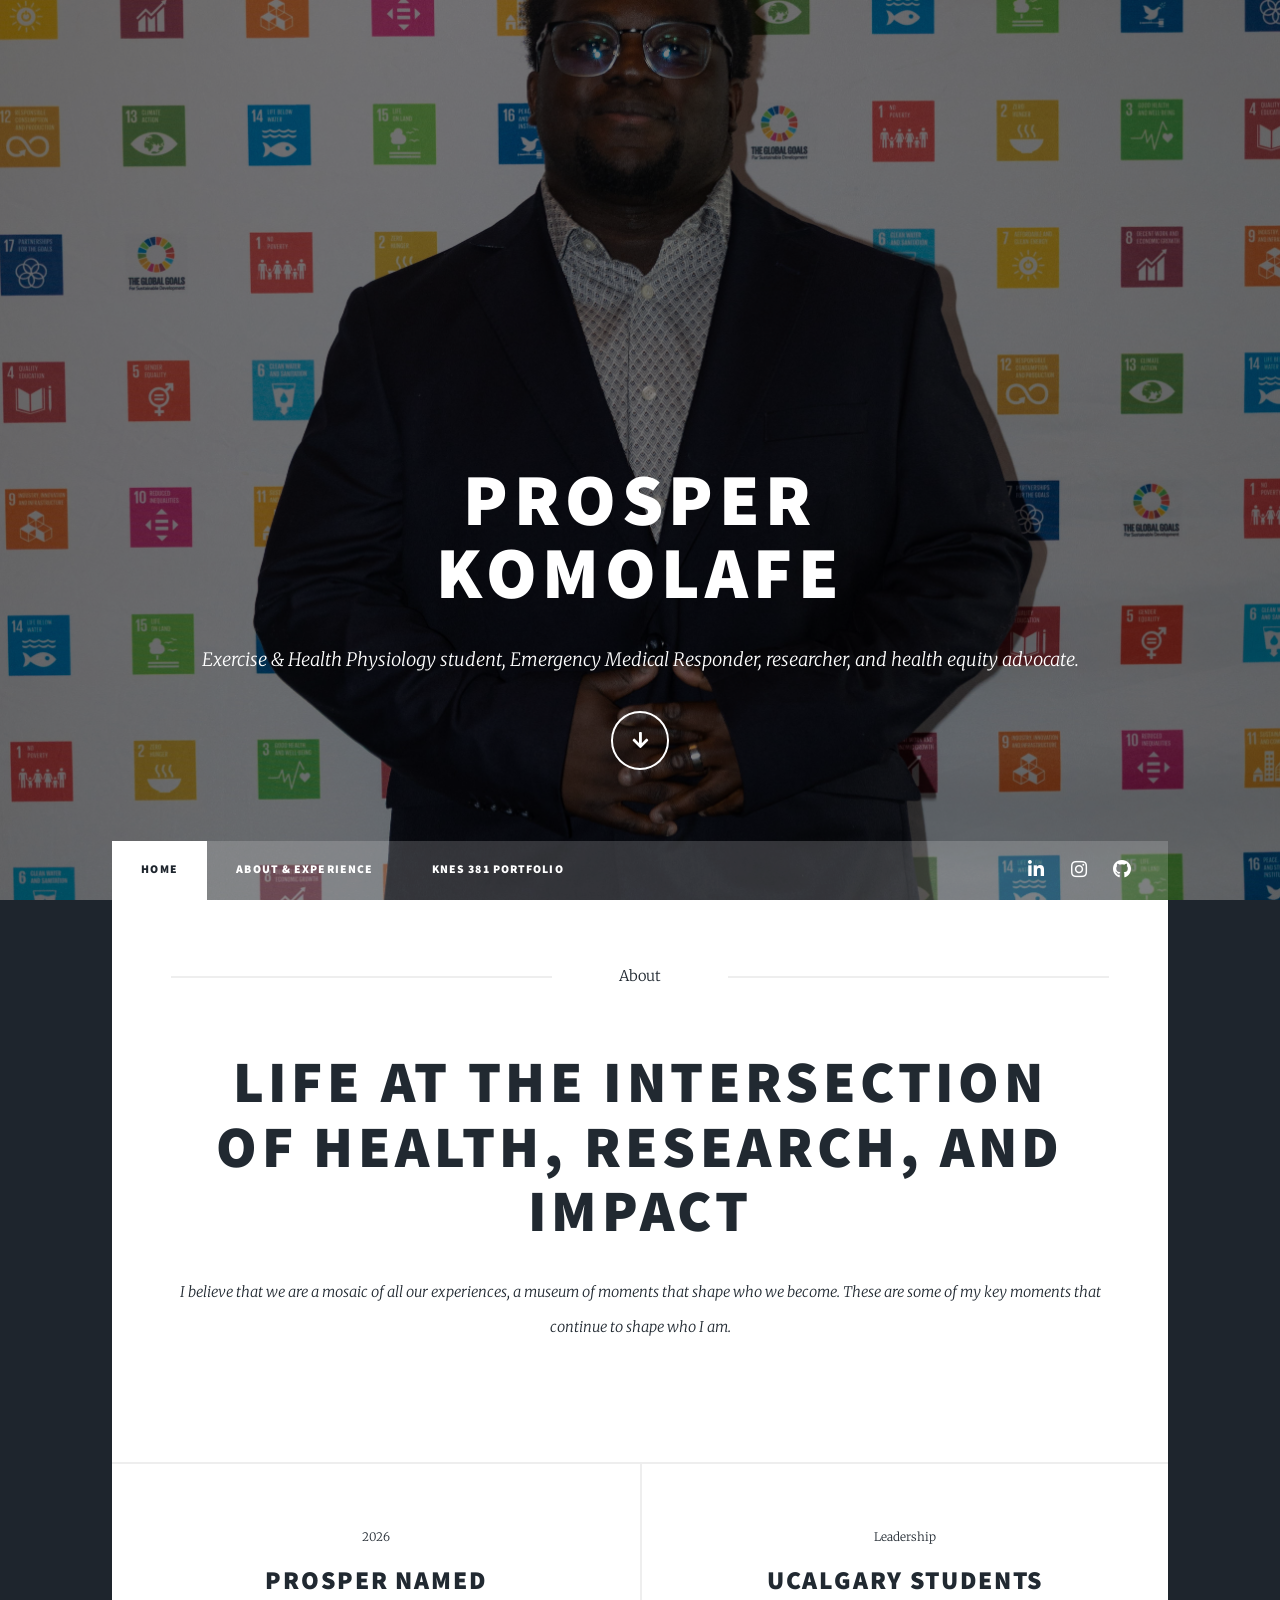
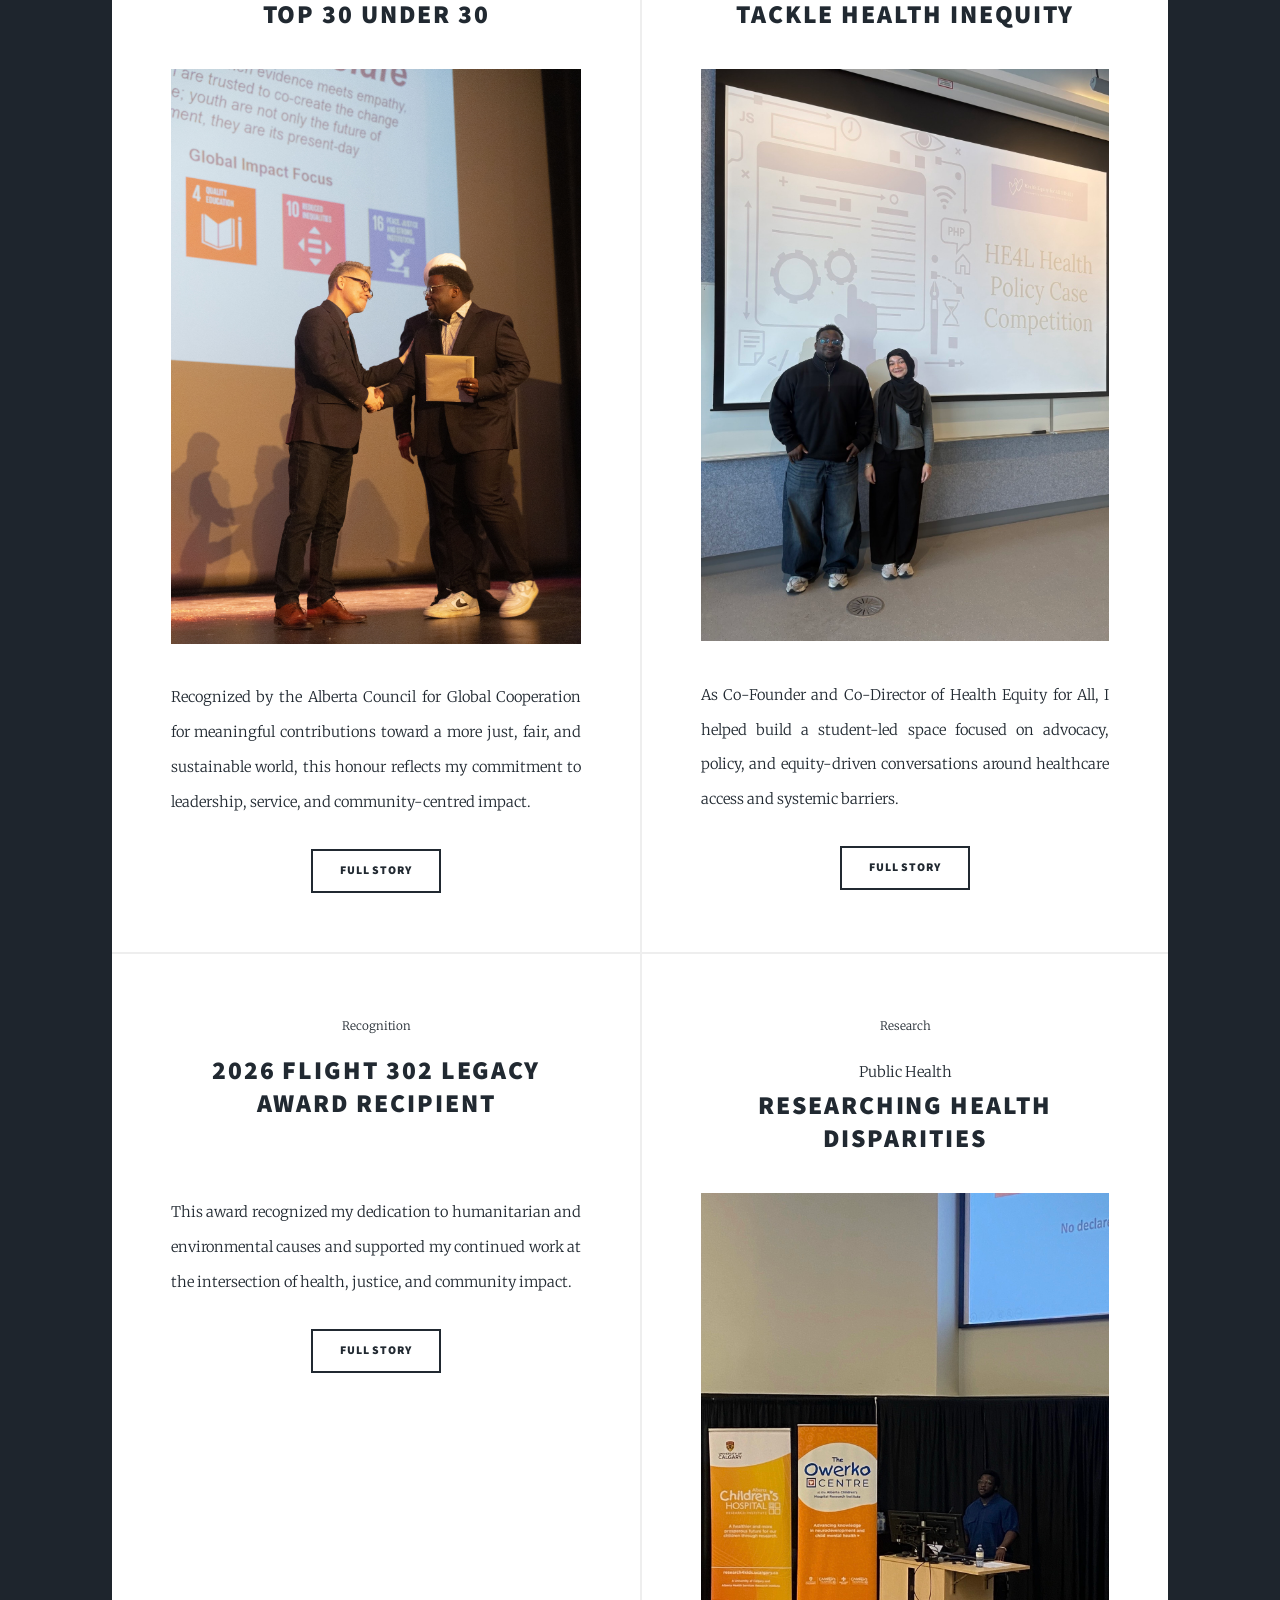
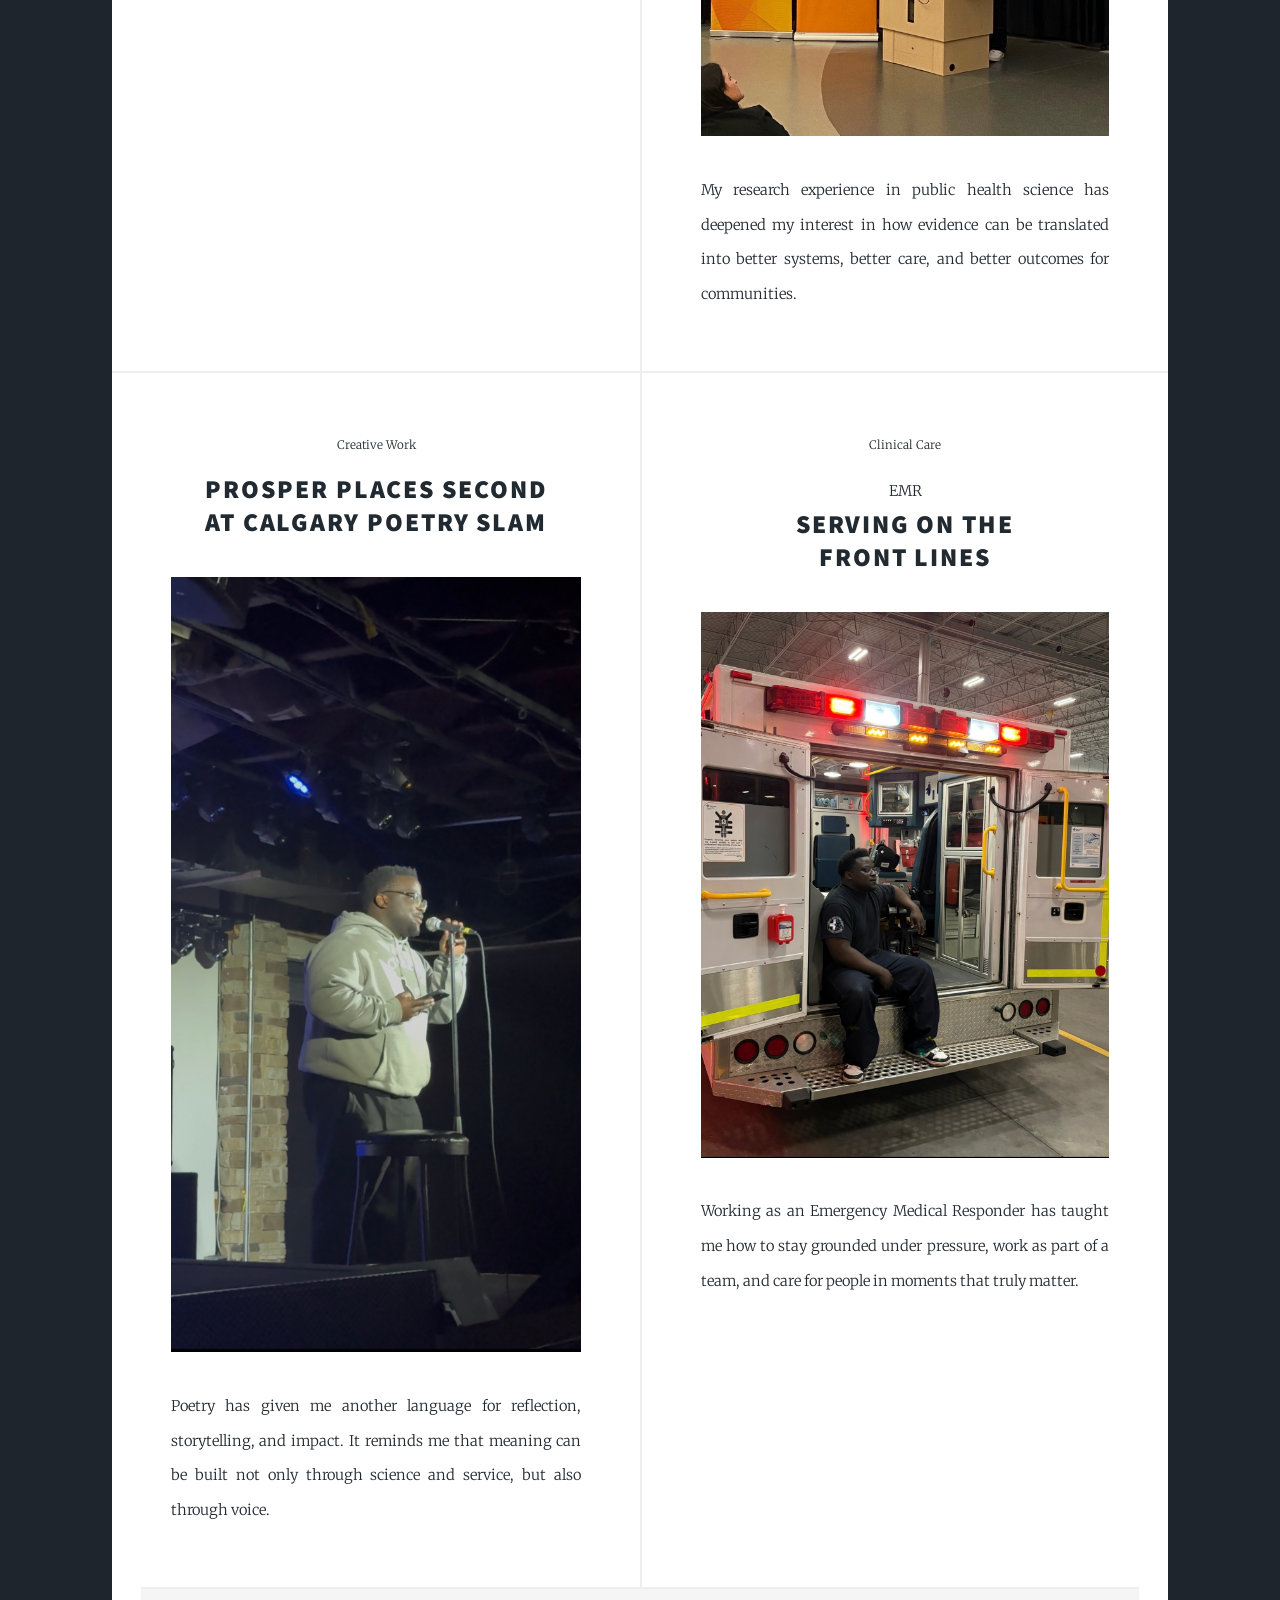
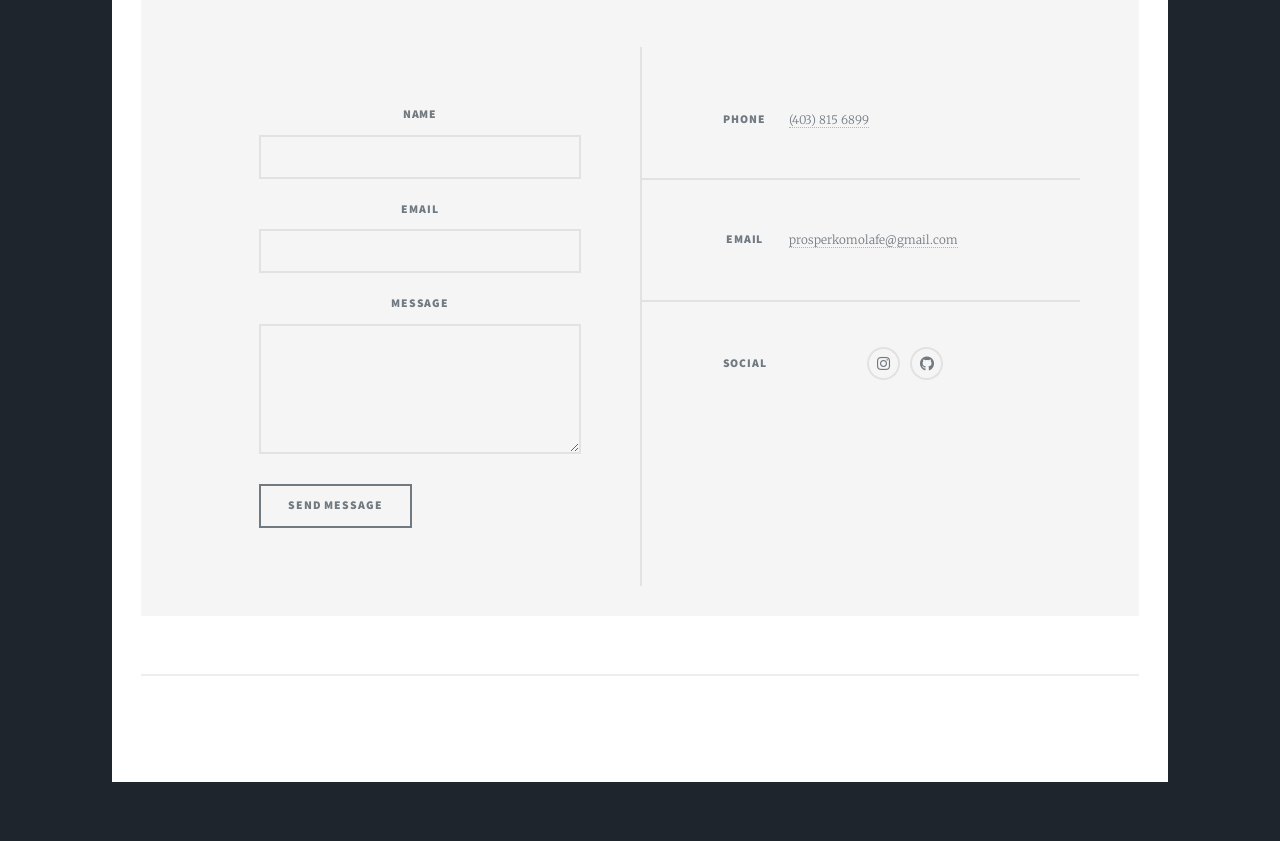
==== commit 92275809: "Update index.html - removed generic imaging becasue it was glitching" ====
--- a/index.html
+++ b/index.html
@@ -47,7 +47,7 @@
 						<ul class="icons">
 							<li><a href="https://www.linkedin.com/in/prosper-komolafe-6783982a4/" class="icon brands fa-linkedin-in"><span class="label">LinkedIn</span></a></li>       
 						    <li><a href="https://www.instagram.com/prosperk13/" class="icon brands fa-instagram"><span class="label">Instagram</span></a></li>
-							<li><a href="#" class="icon brands fa-github"><span class="label">GitHub</span></a></li>
+							<li><a href="https://github.com/ProsperKomolafe/Knes381" class="icon brands fa-github"><span class="label">GitHub</span></a></li>
 						</ul>
 					</nav>
 
@@ -62,7 +62,7 @@
 									of health, research, and impact</a></h2>
 									<p>I believe that we are a mosaic of all our experiences, a museum of moments that shape who we become. These are some of my key moments that continue to shape who I am.</p>
 								</header>
-								<a href="#" class="image main"><img src="images/pic01.jpg" alt="" /></a>
+								
 								
 							</article>
 
@@ -183,7 +183,7 @@
 								<ul class="icons alt">
 								
 									<li><a href="https://www.instagram.com/prosperk13/" class="icon brands alt fa-instagram"><span class="label">Instagram</span></a></li>
-									<li><a href="#" class="icon brands alt fa-github"><span class="label">GitHub</span></a></li>
+									<li><a href="https://github.com/ProsperKomolafe/Knes381" class="icon brands alt fa-github"><span class="label">GitHub</span></a></li>
 								</ul>
 							</section>
 						</section>
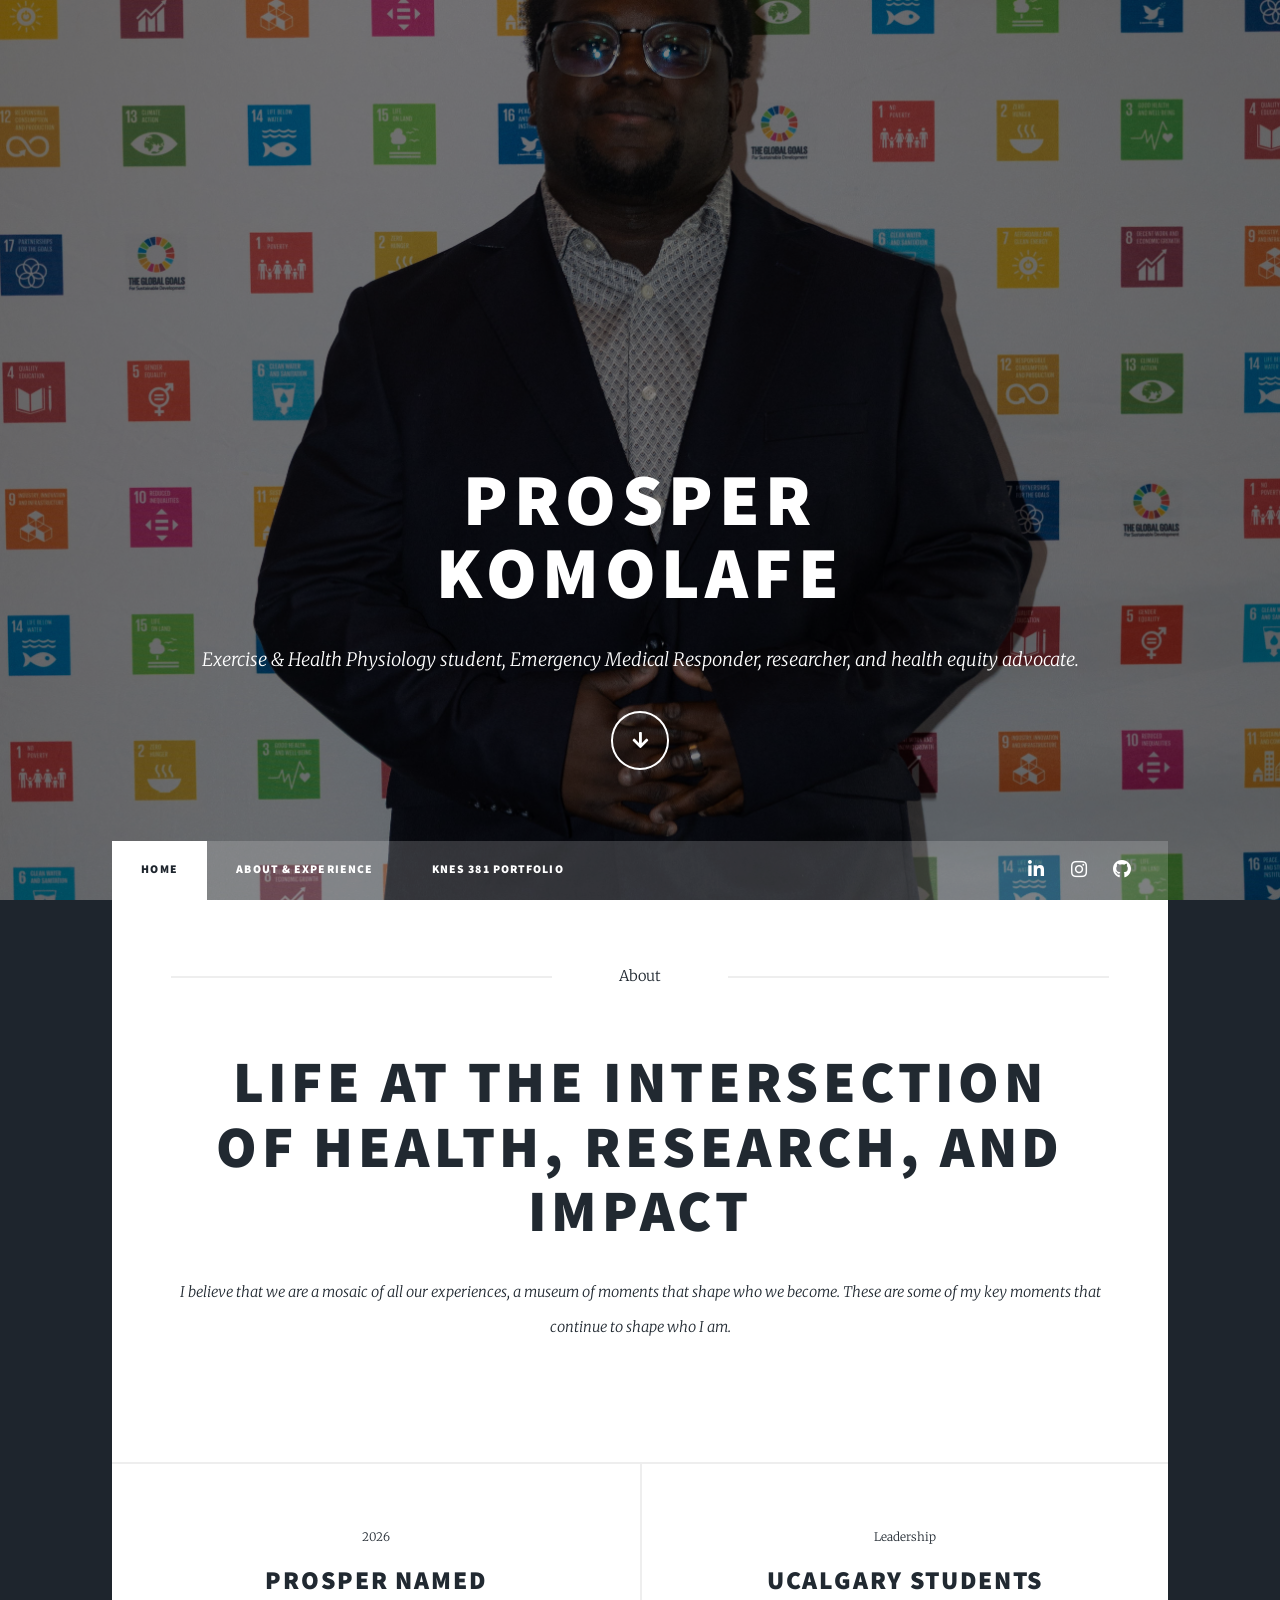
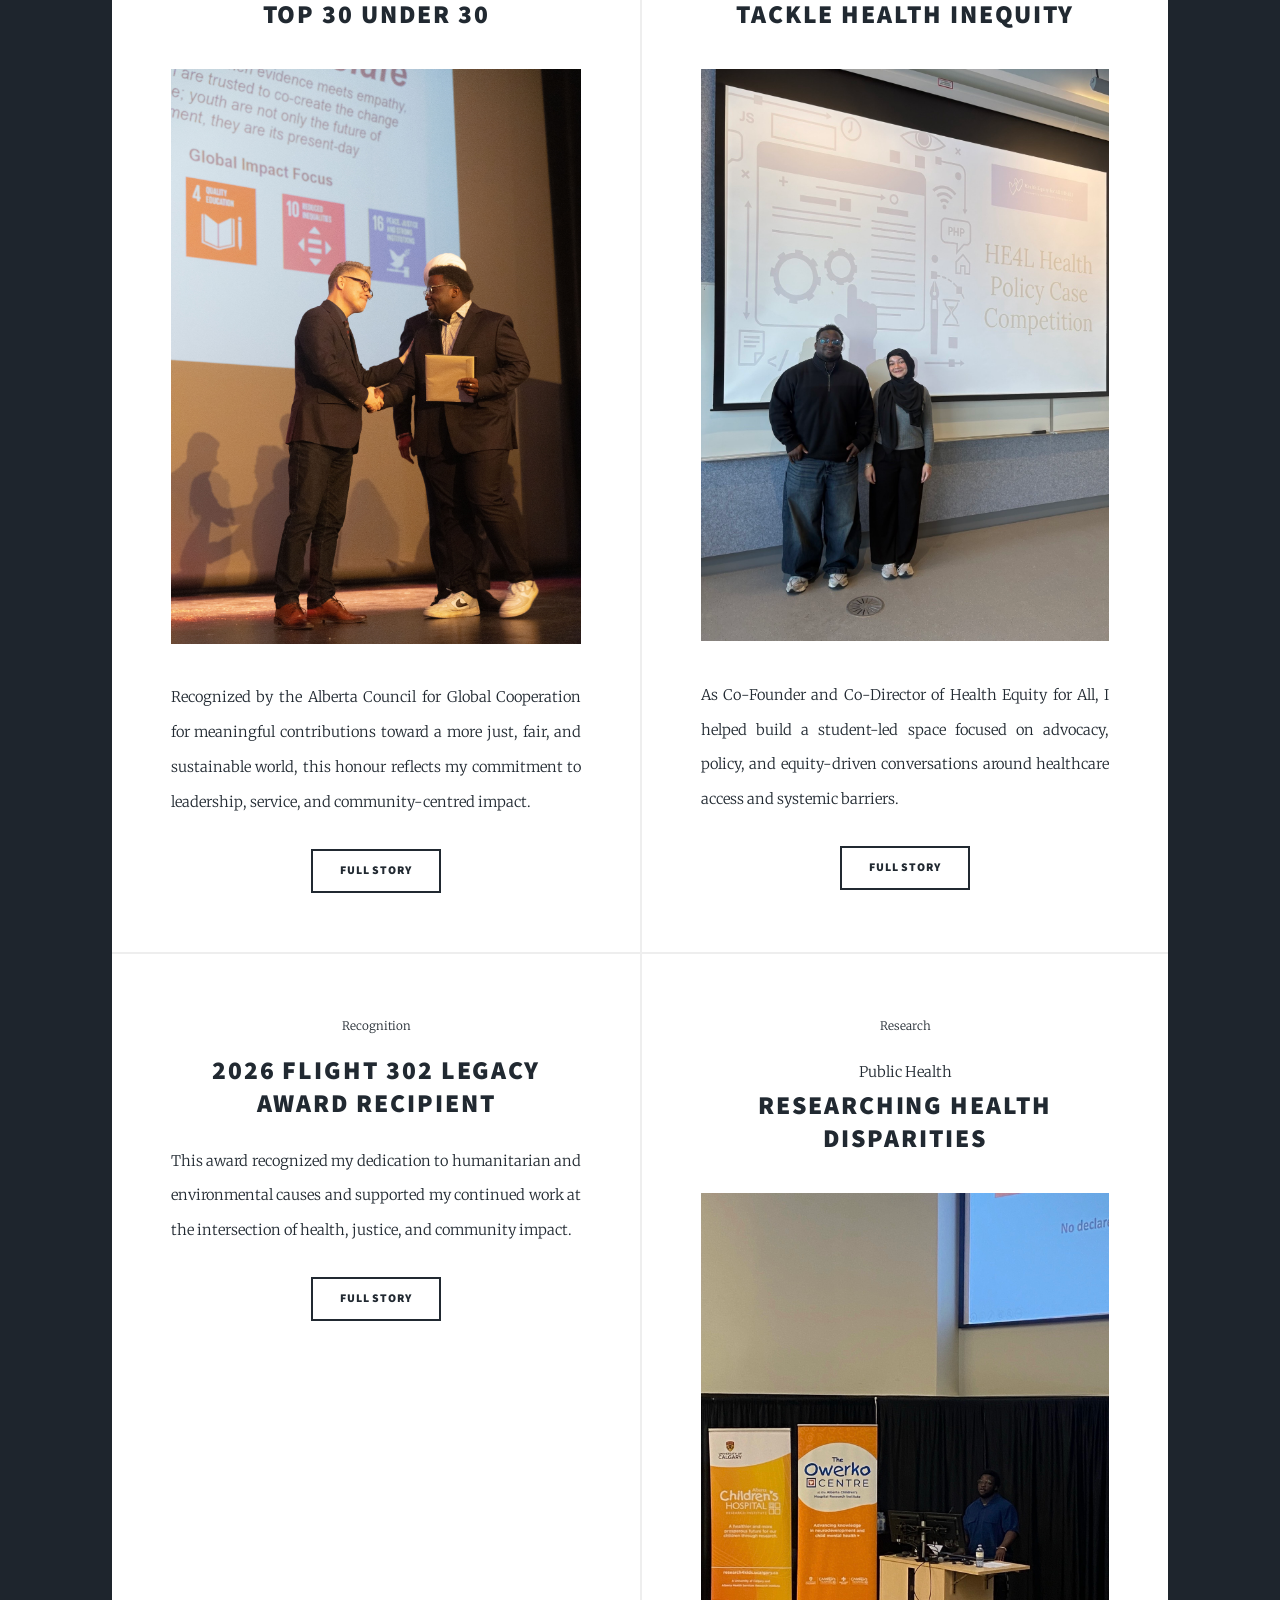
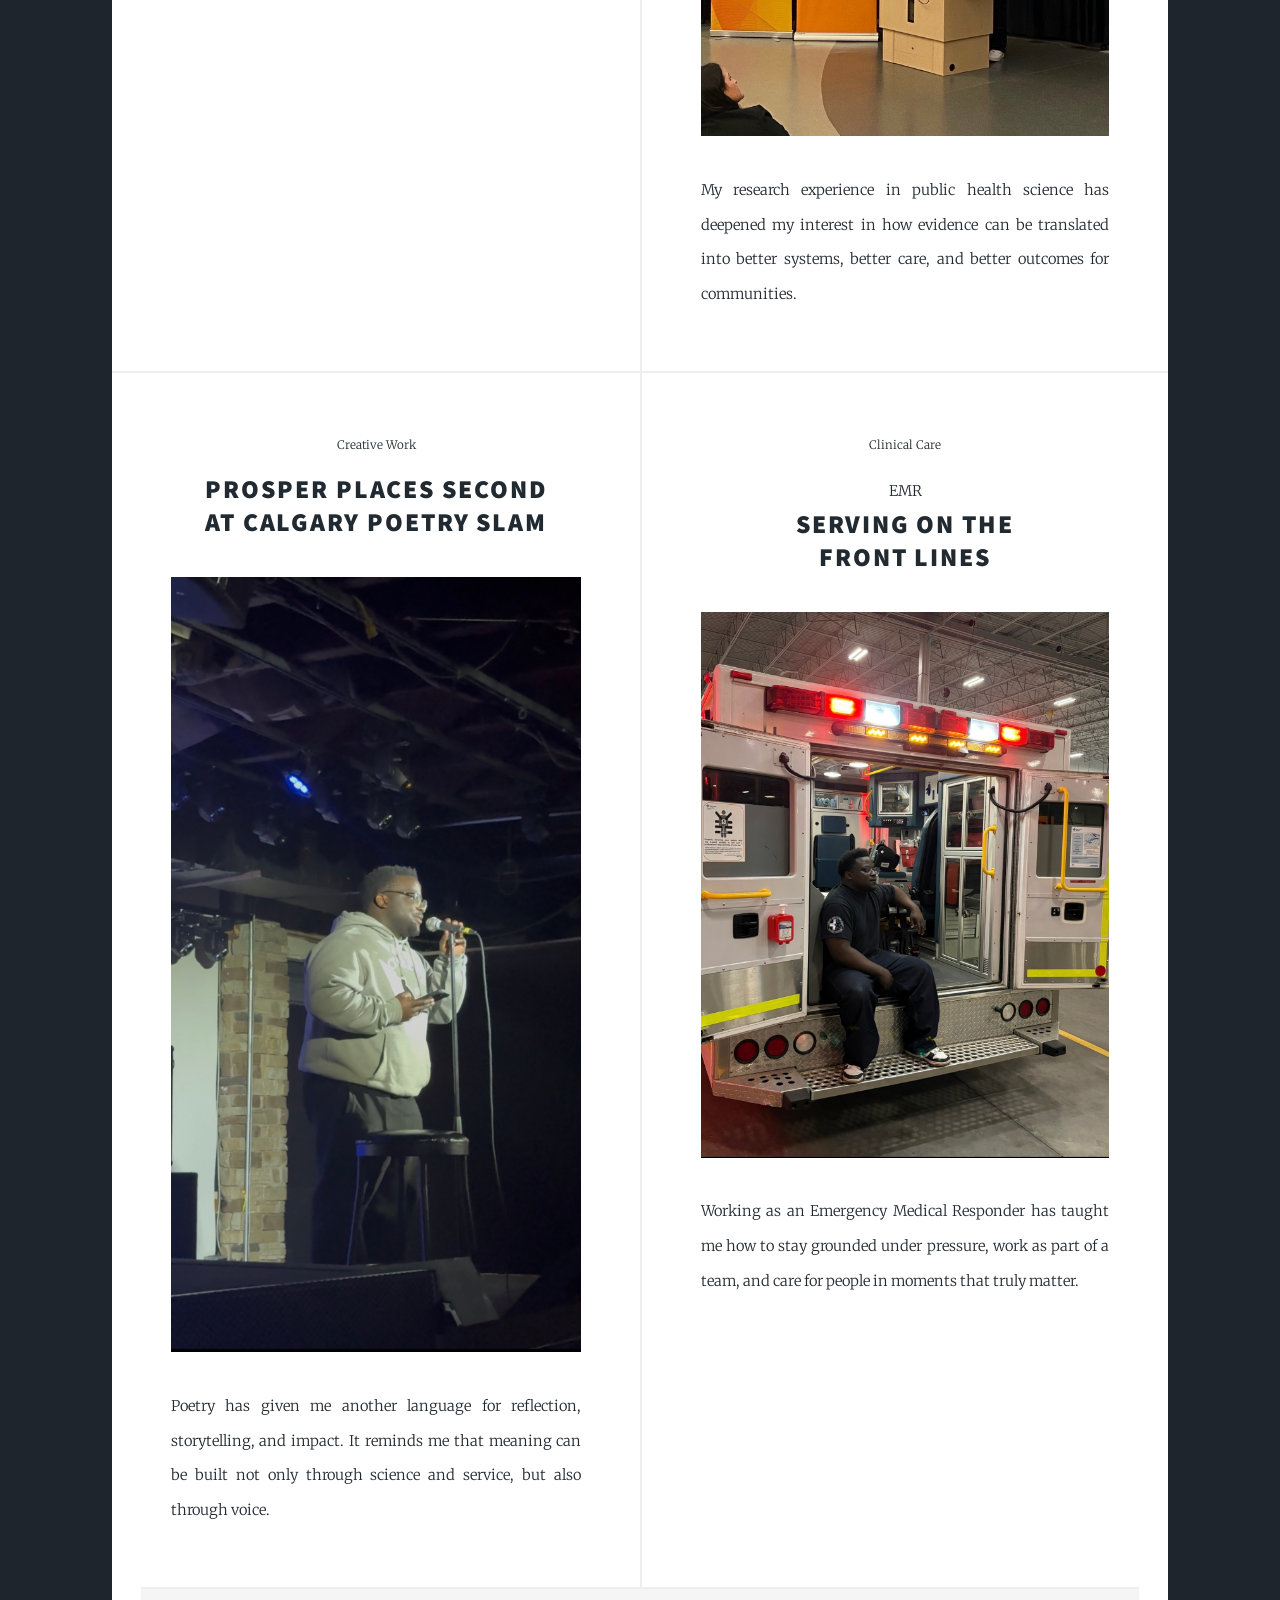
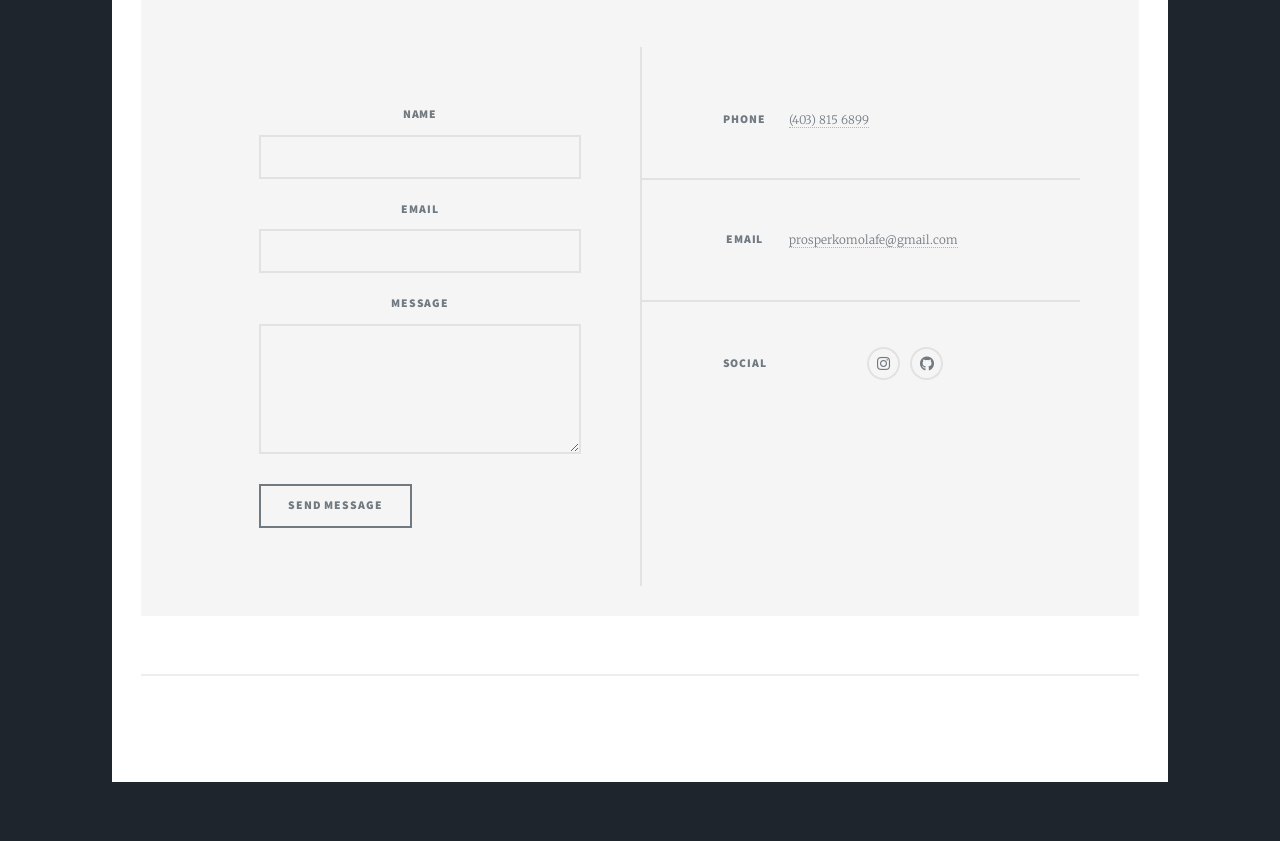
==== commit b76bcb9f: "Update index.html - removed glitch in images for one of the posts" ====
--- a/index.html
+++ b/index.html
@@ -101,7 +101,7 @@
 			<h2><a href="#">2026 Flight 302 Legacy<br />
 			Award recipient</a></h2>
 		</header>
-		<a class="image fit"><img src="images/pic04.jpg" alt="" /></a>
+		
 		<p>This award recognized my dedication to humanitarian and environmental causes and supported my continued work at the intersection of health, justice, and community impact.</p>
 		<ul class="actions special">
 			<li><a href="https://univcan.ca/program-scholarship/flight-302-legacy-award/" class="button">Full Story</a></li>
